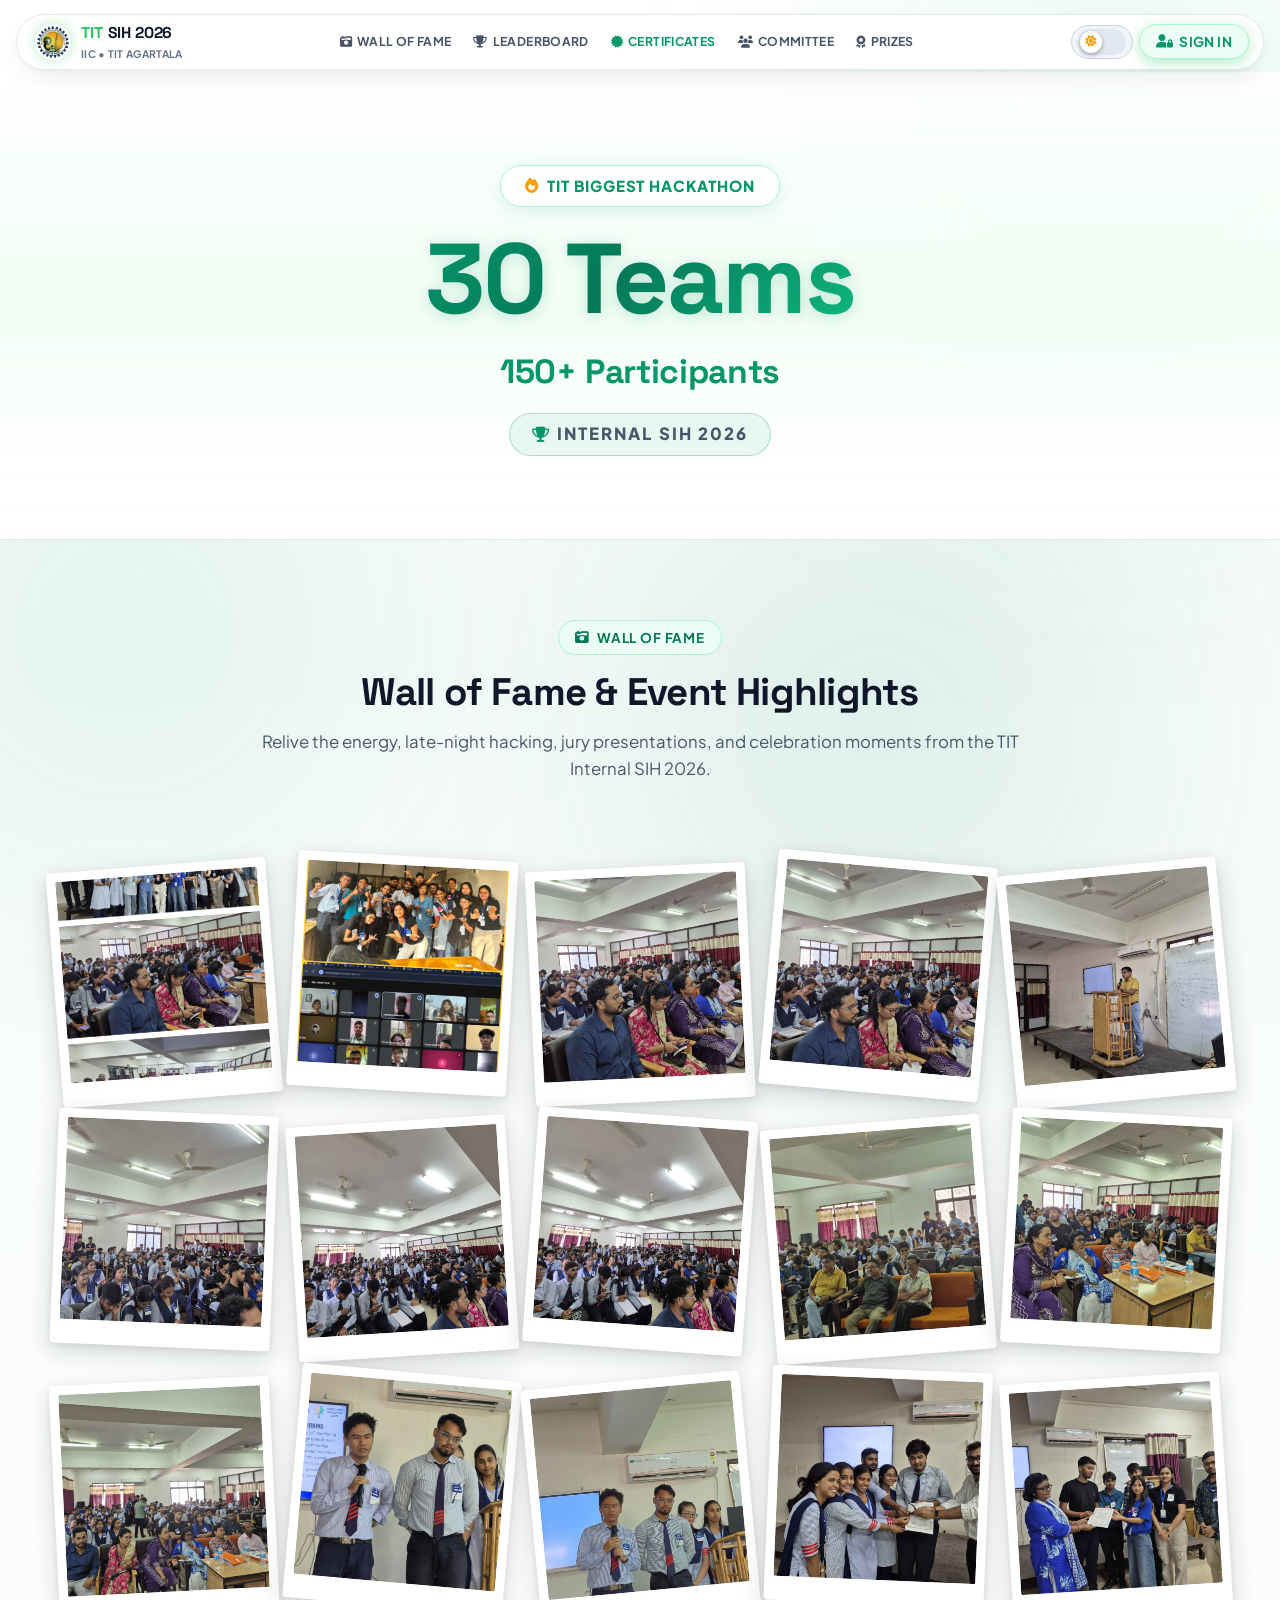
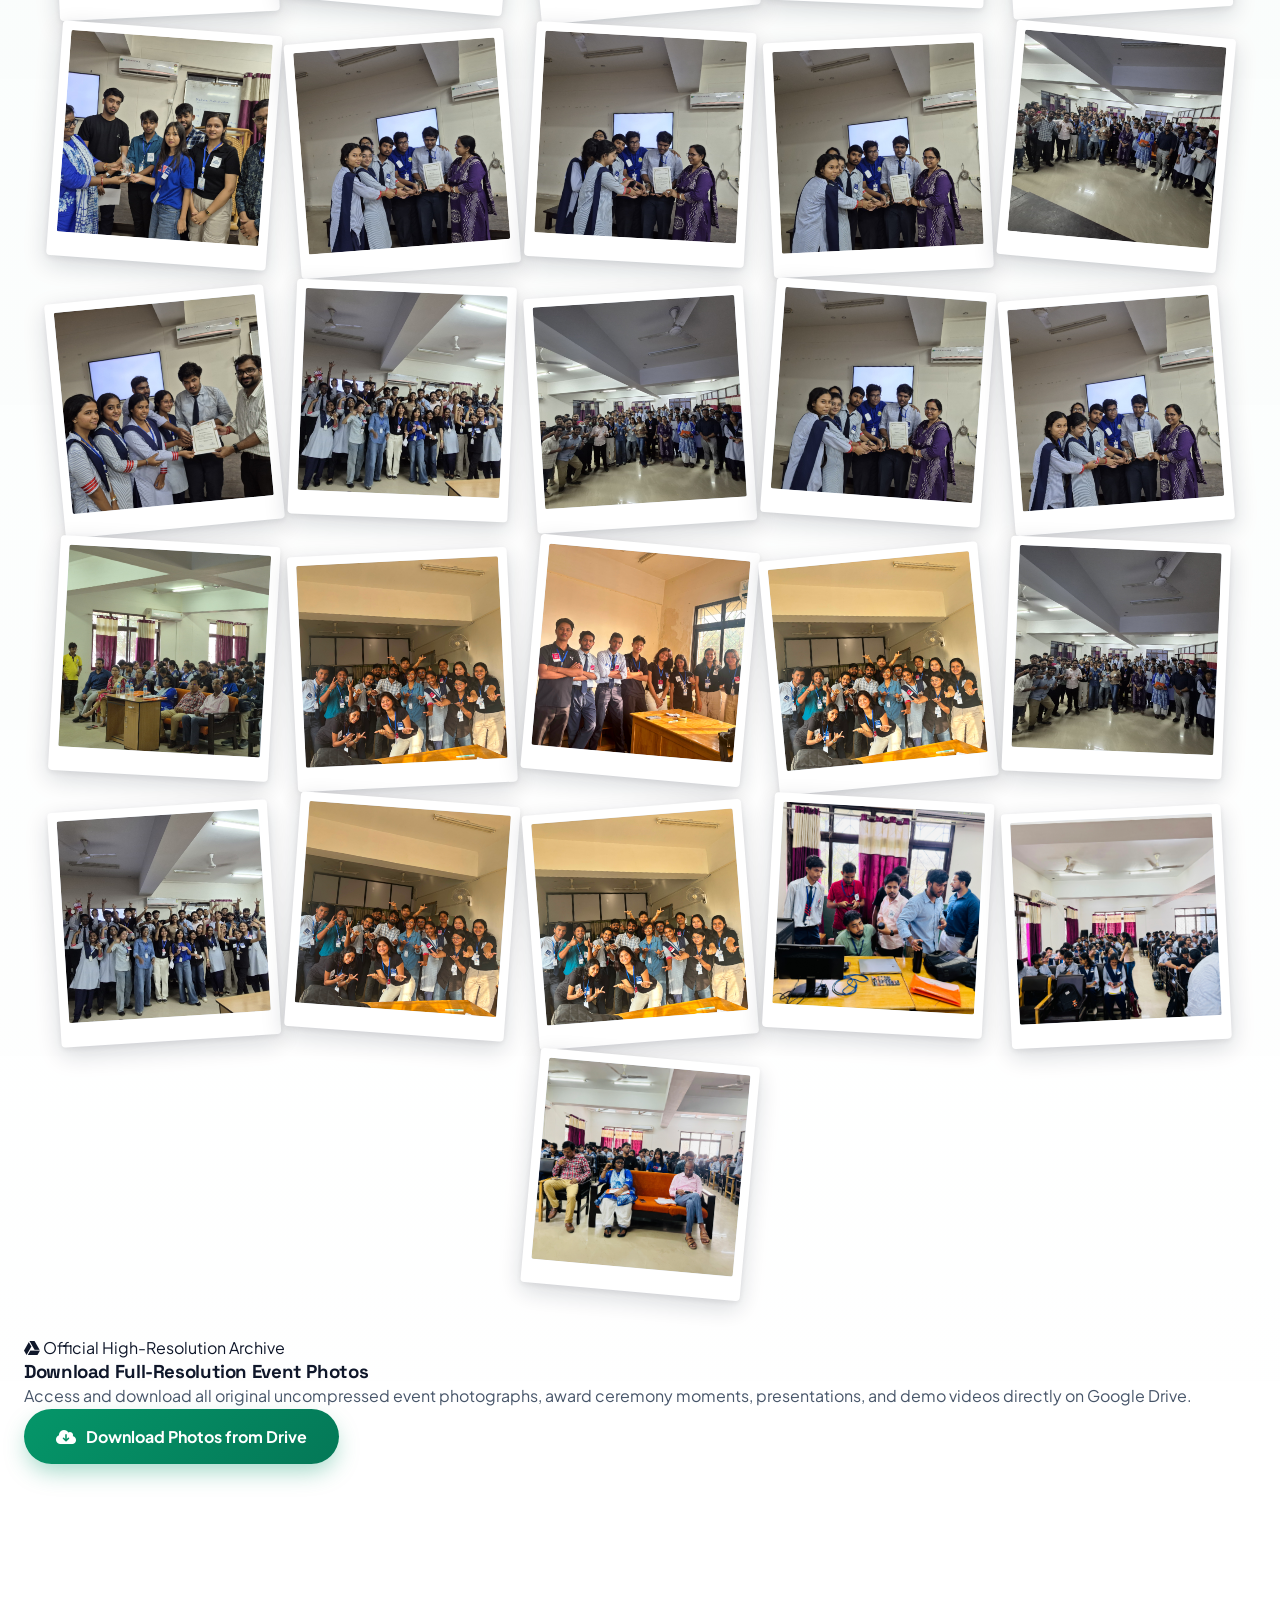
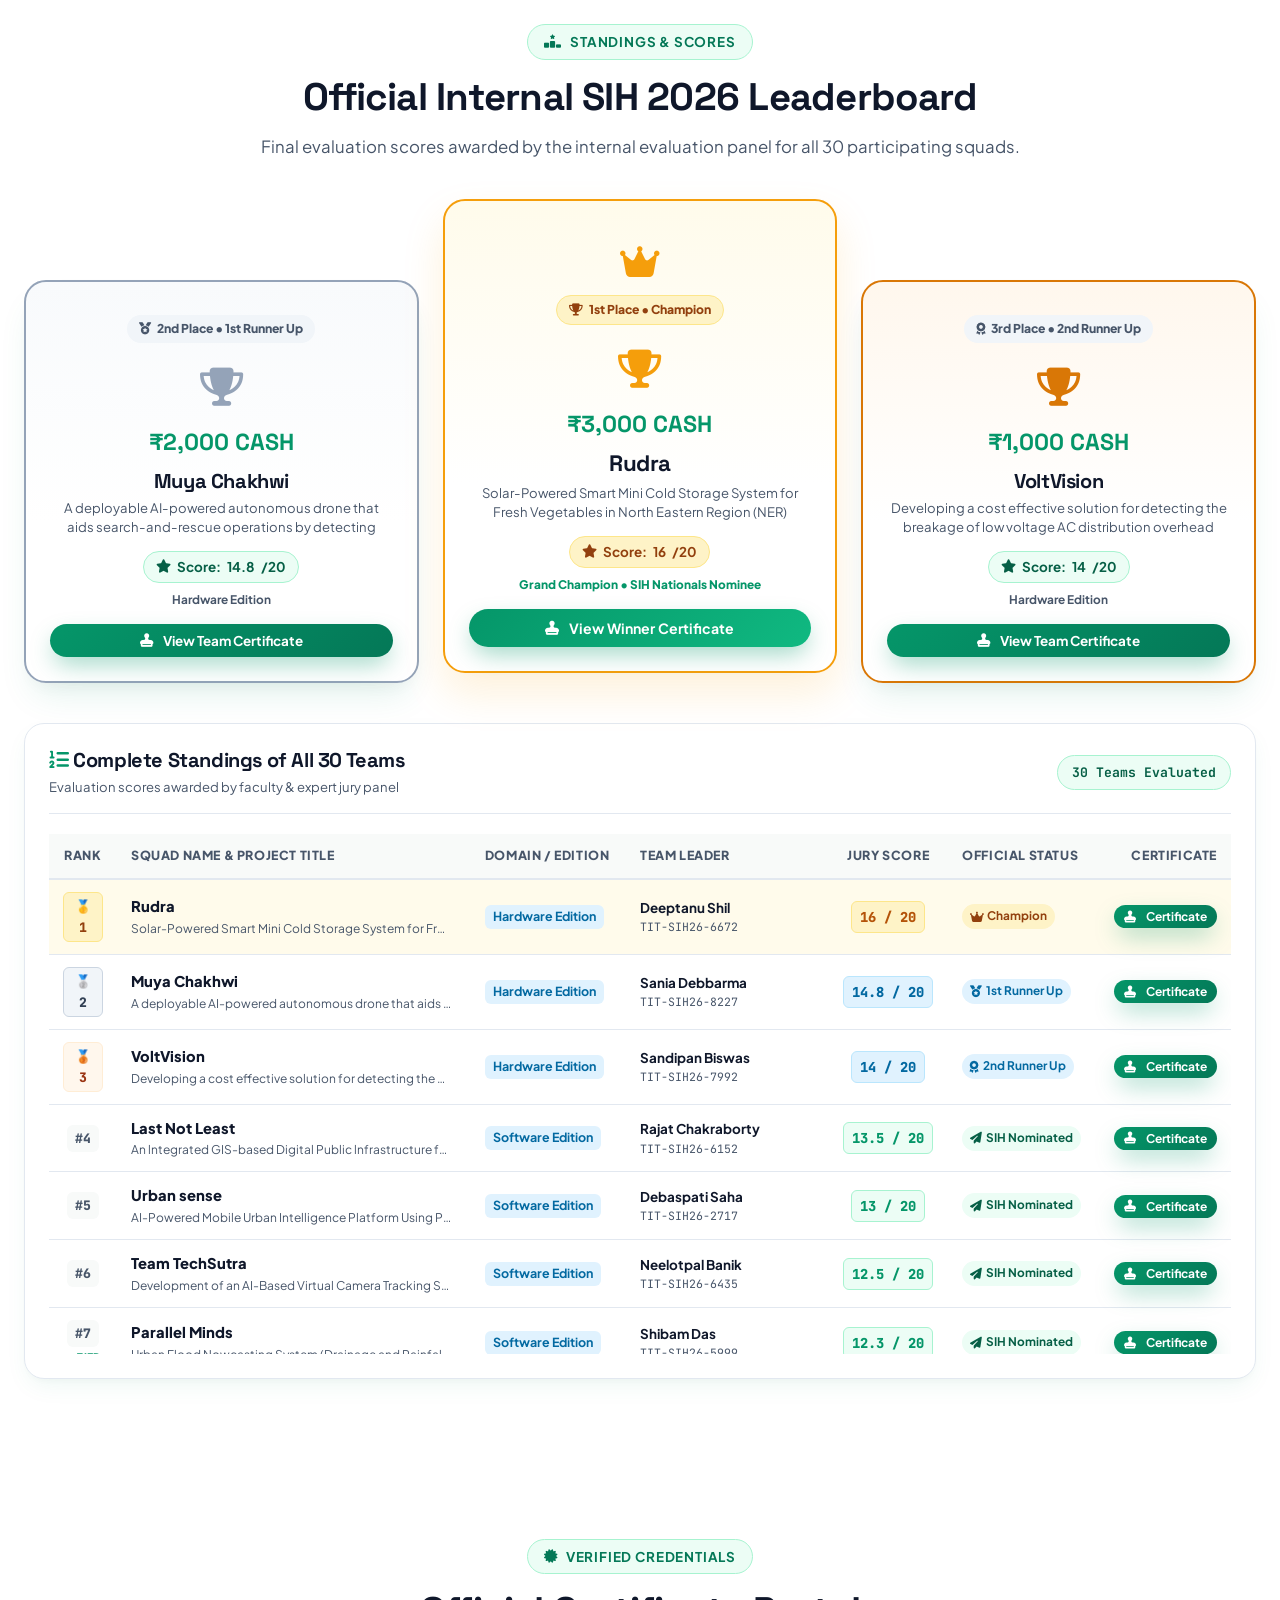
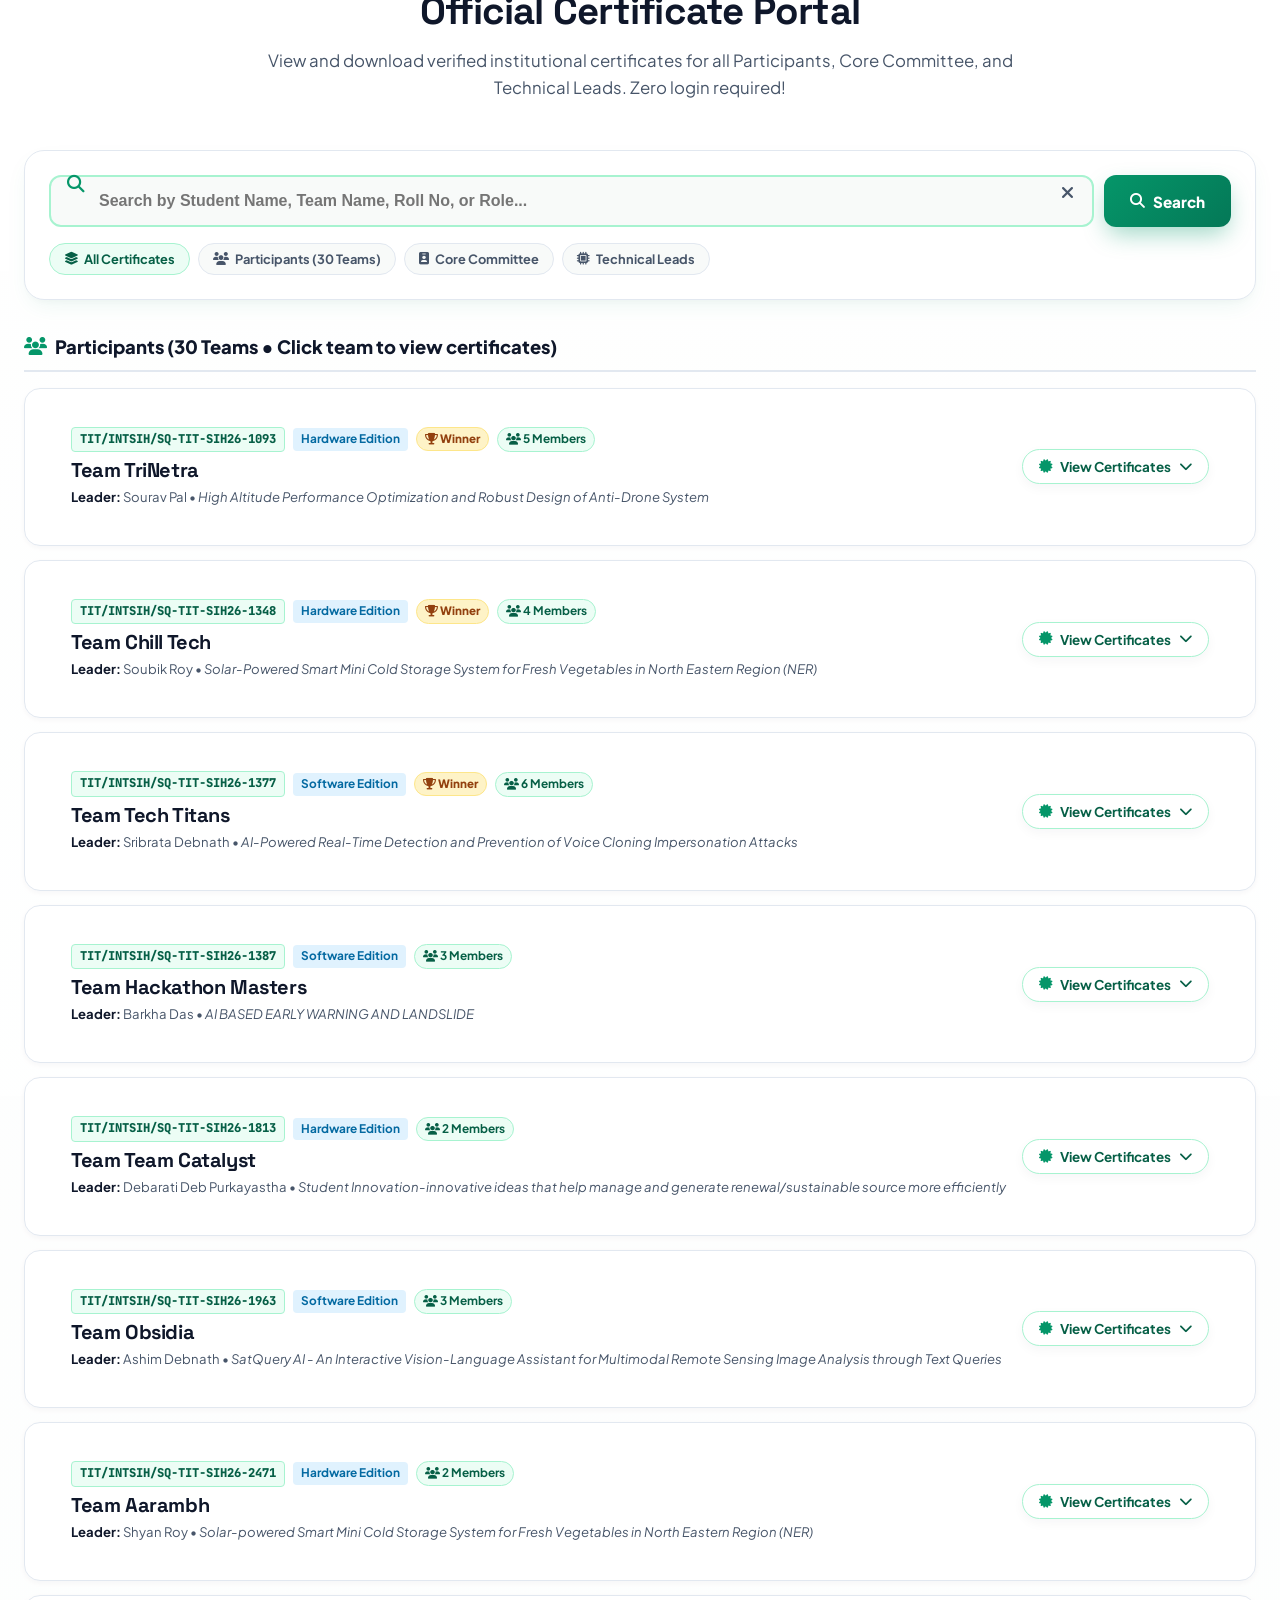
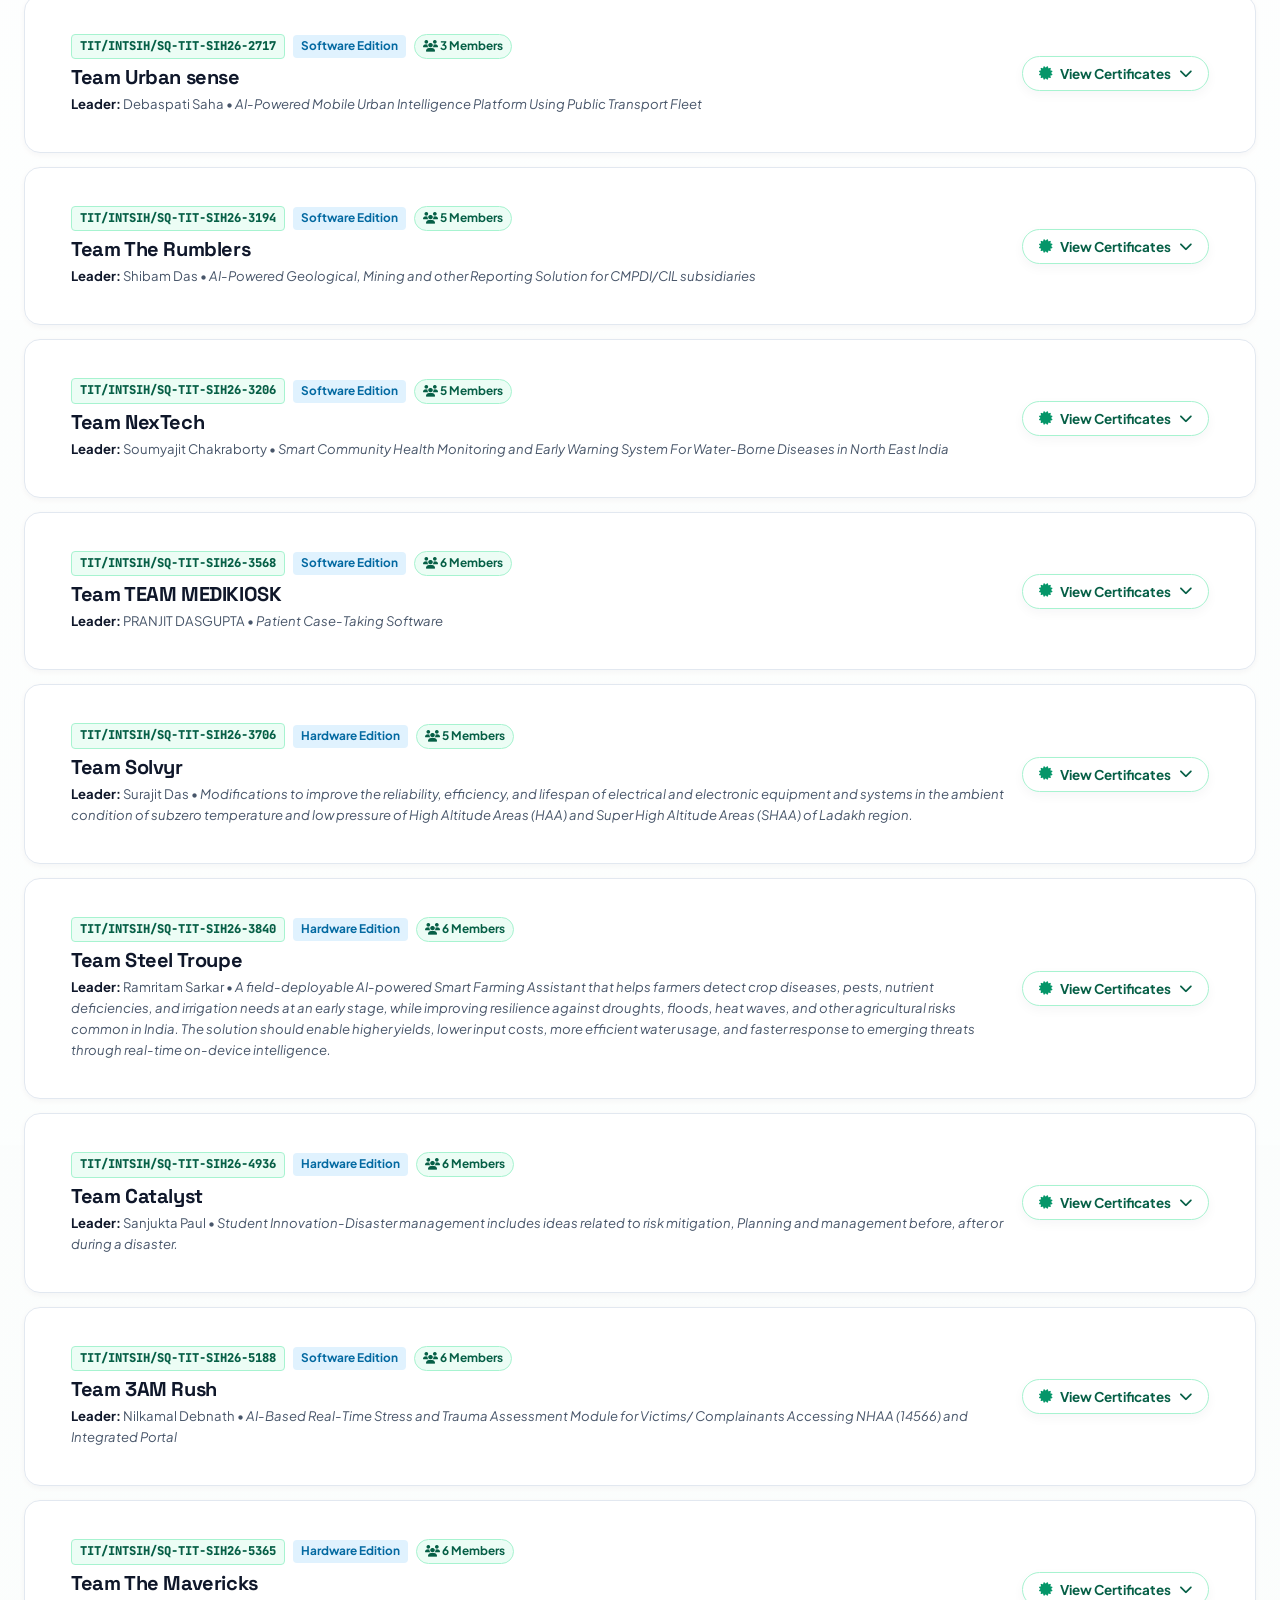
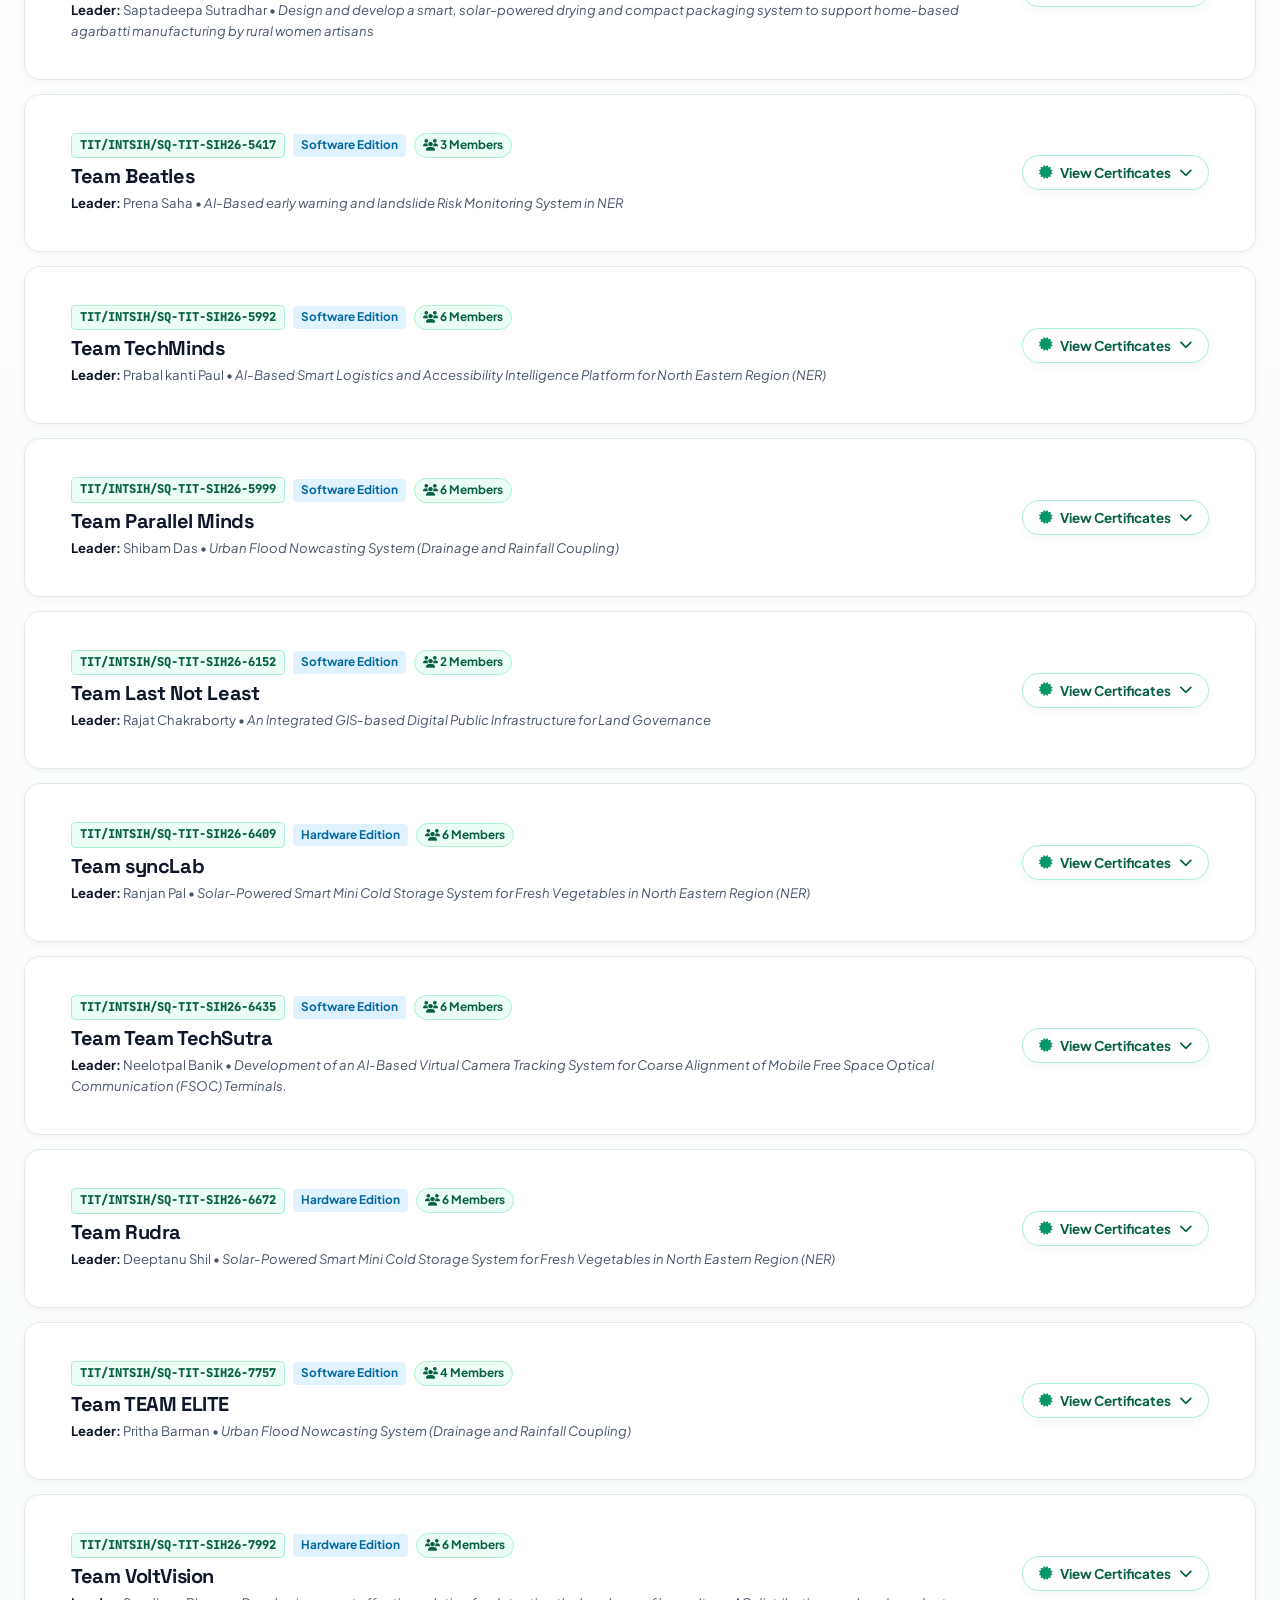
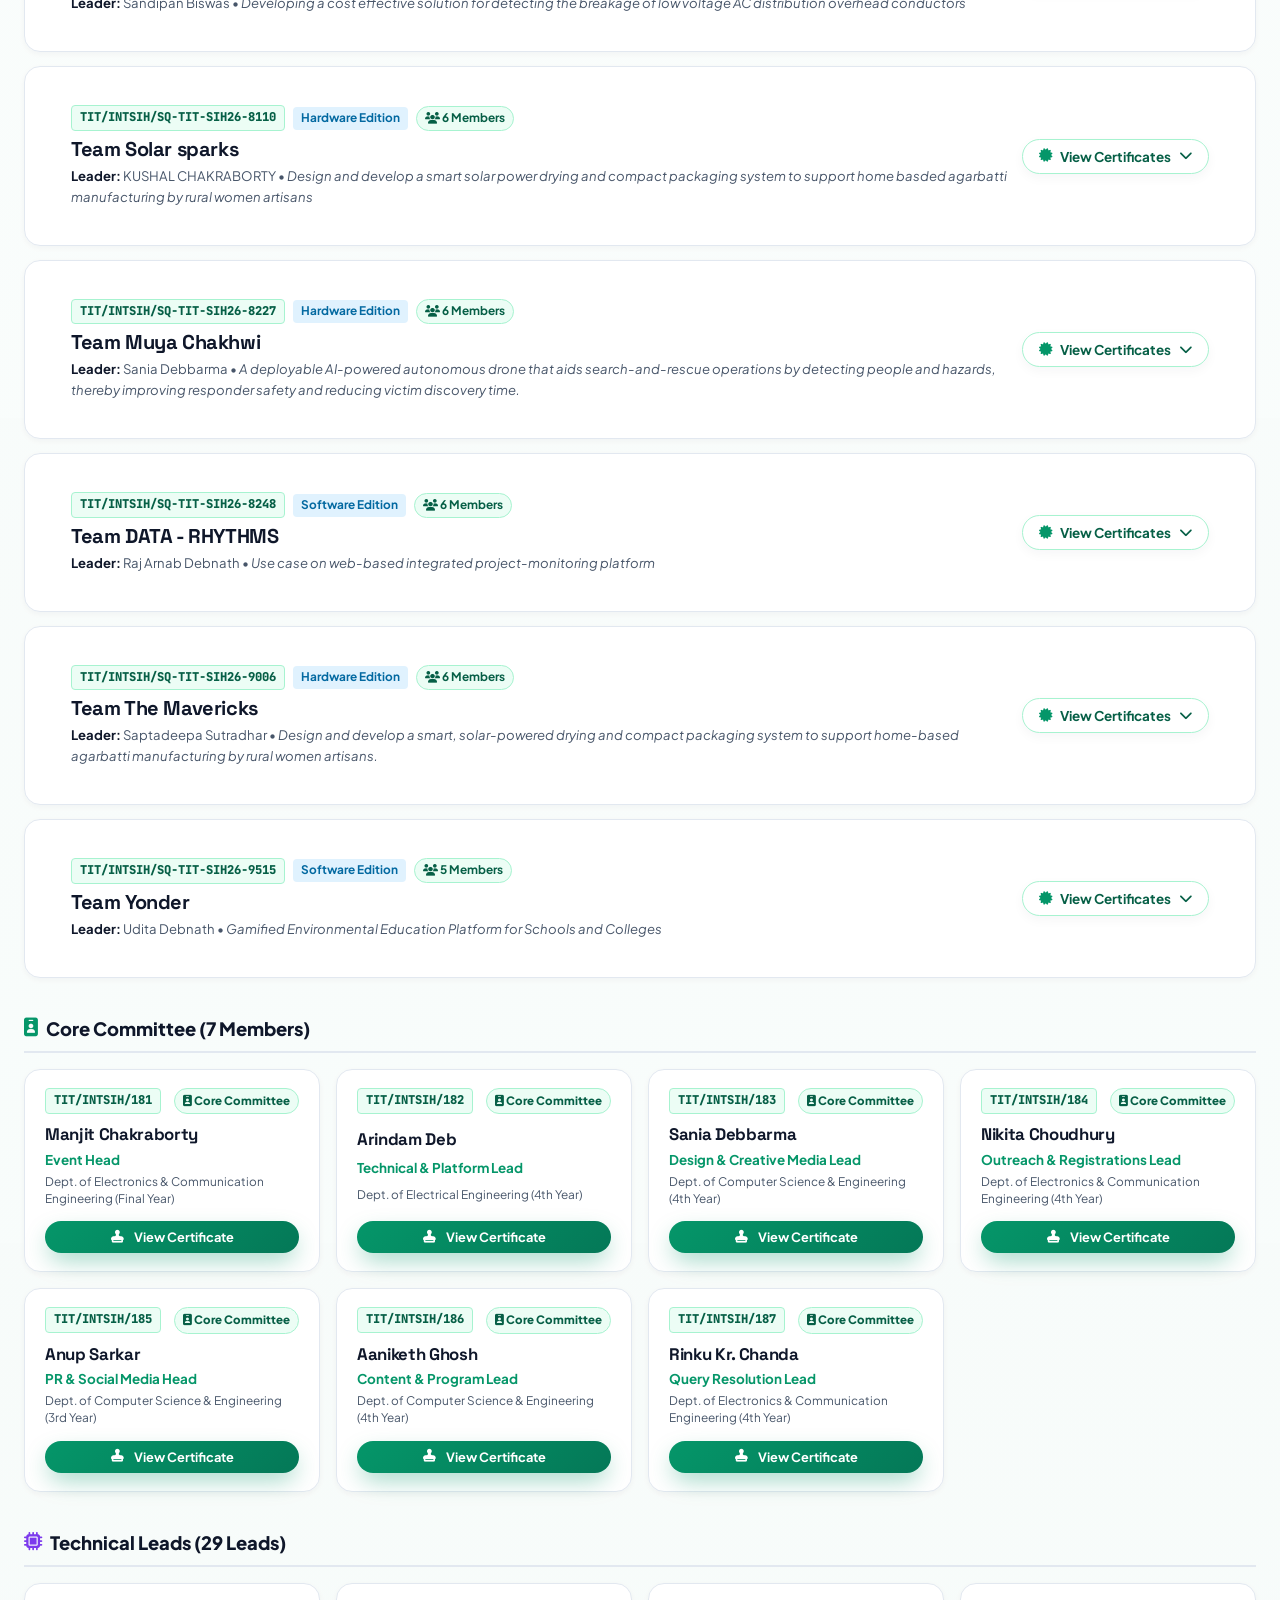
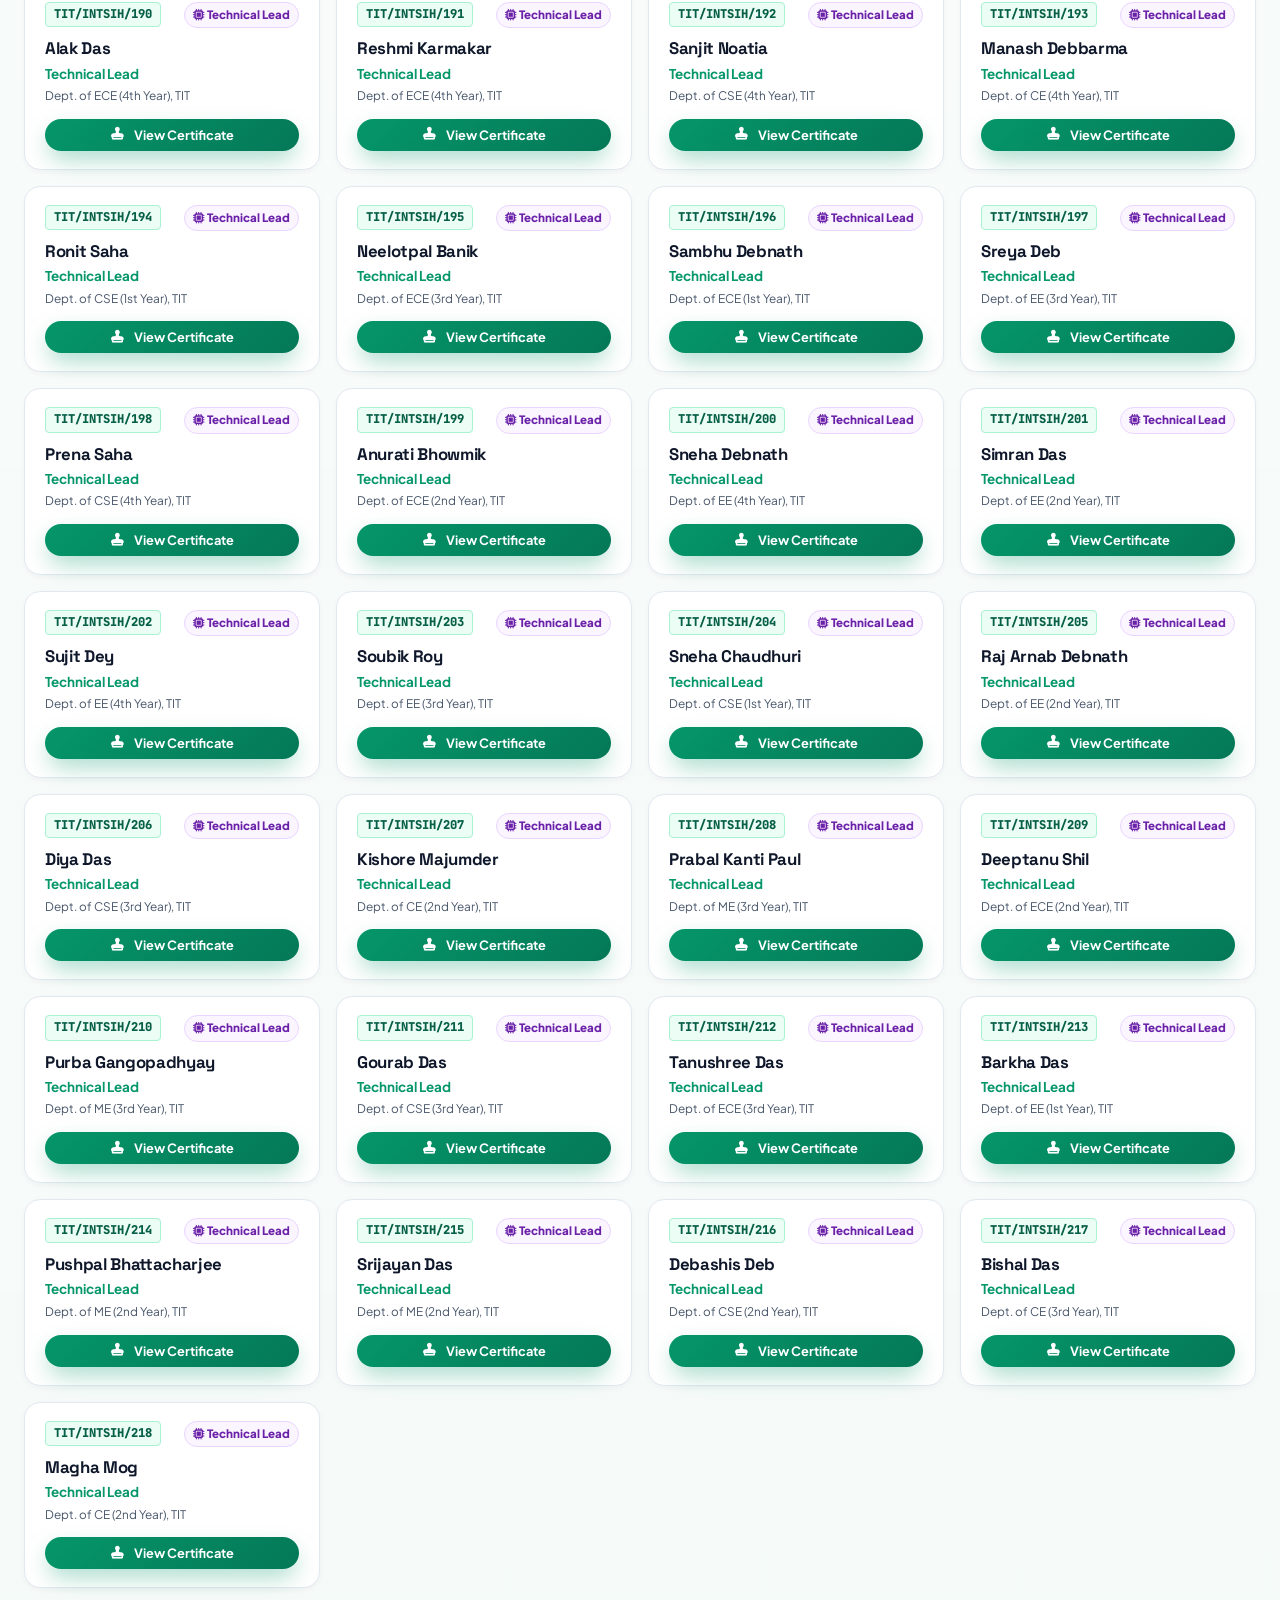
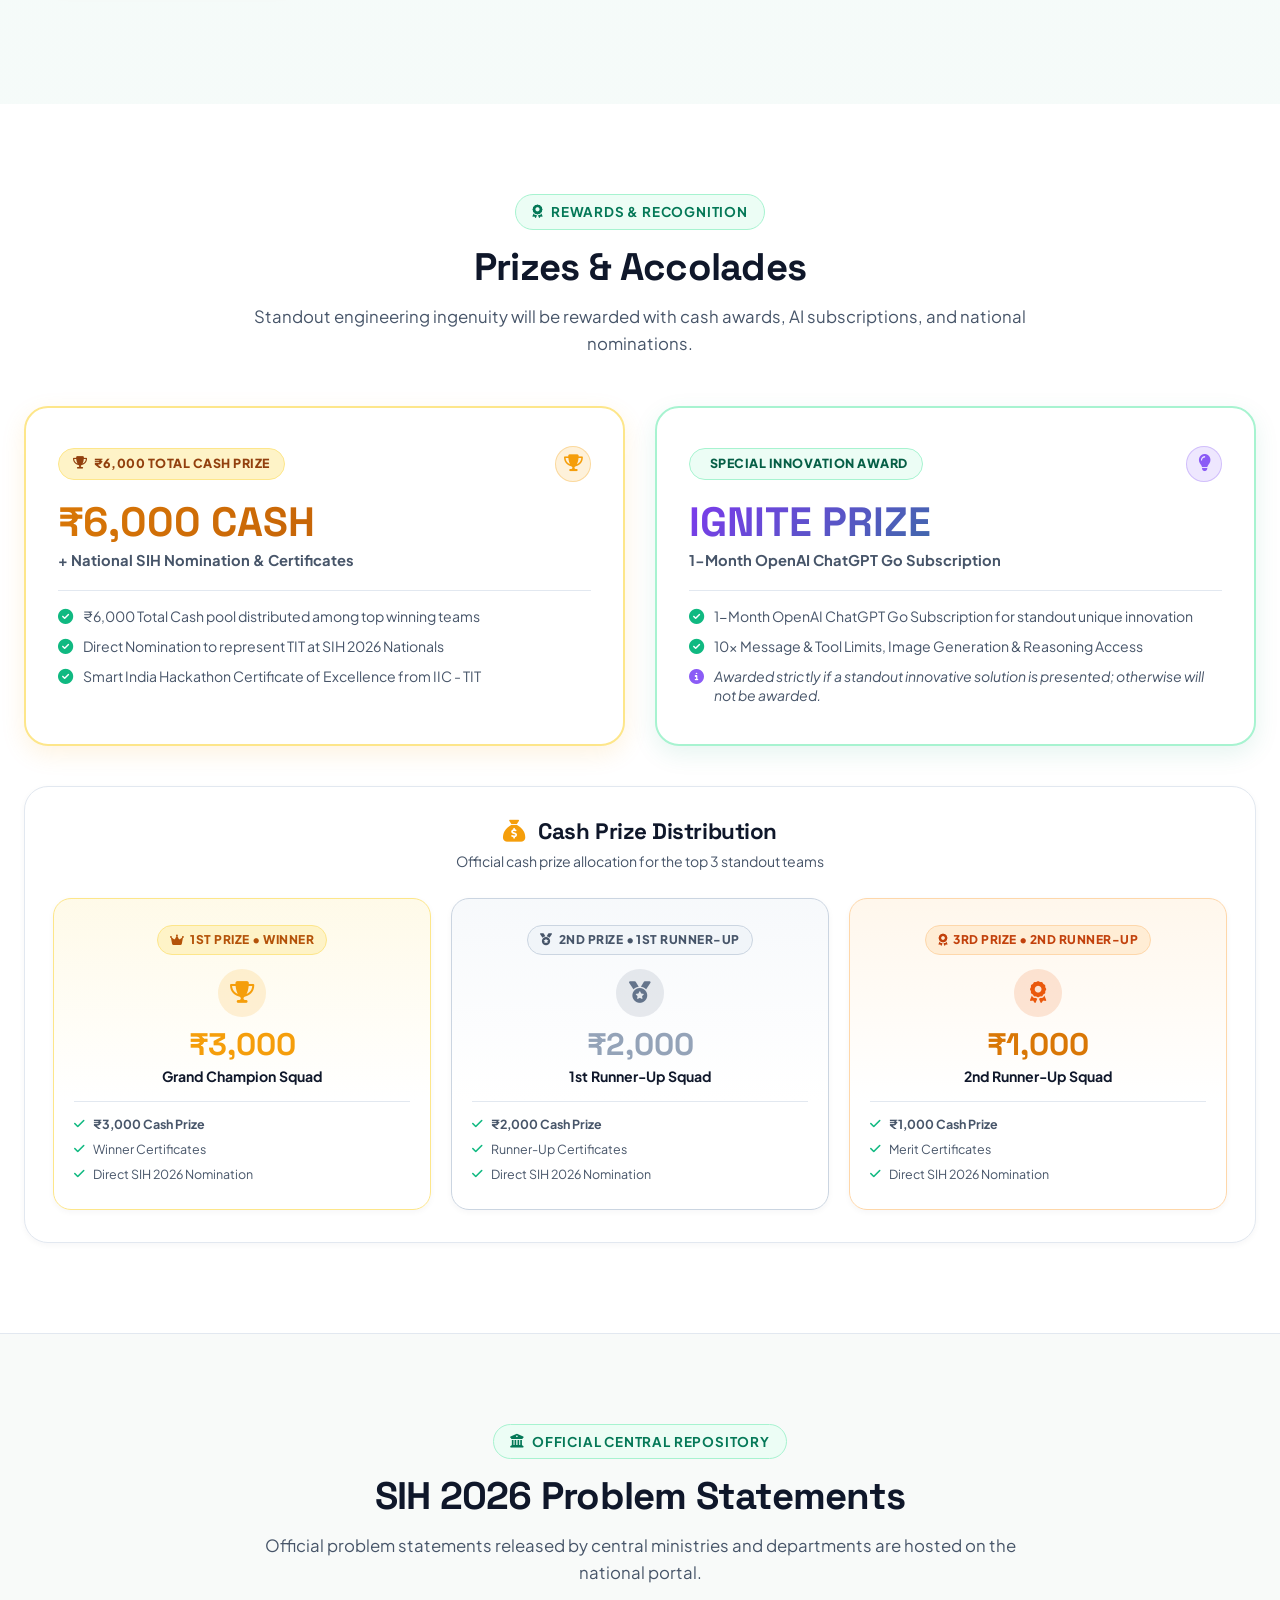
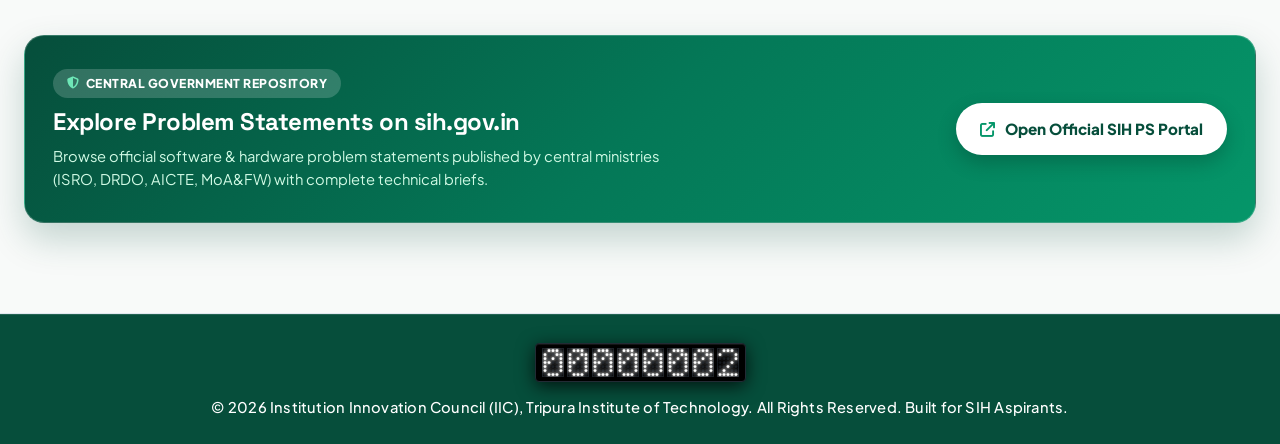
==== index.html @ 670bde0d "feat: lock persistent squad scores, sync to cloud firestore, support multi-team shared tied ranks" ====
<!DOCTYPE html>
<html lang="en">

<head>
  <meta charset="UTF-8">
  <meta name="viewport" content="width=device-width, initial-scale=1.0">
  <title>TIT IIC - Smart India Hackathon (SIH) Internal Hackathon 2026 | Tripura Institute of Technology</title>

  <!-- SEO & Meta Tags -->
  <meta name="description"
    content="Official website for the Smart India Hackathon (SIH) Internal Hackathon organized by the Institution Innovation Council (IIC), Tripura Institute of Technology. Win ₹6,000 Total Cash Prize, 1-Month OpenAI ChatGPT Go Ignite Award, and qualify for SIH Nationals.">
  <meta name="keywords"
    content="SIH, Smart India Hackathon, TIT Agartala, Tripura Institute of Technology, IIC TIT, Internal Hackathon, Coding Competition, Innovation, Problem Statements">
  <meta name="author" content="Institution Innovation Council (IIC), TIT">
  <meta name="robots" content="index, follow">
  <meta name="theme-color" content="#059669">
  <link rel="canonical" href="https://titinternalsih.vercel.app/">

  <!-- PWA Manifest & App Configuration -->
  <link rel="manifest" href="manifest.json">
  <meta name="mobile-web-app-capable" content="yes">
  <meta name="apple-mobile-web-app-capable" content="yes">
  <meta name="apple-mobile-web-app-status-bar-style" content="black-translucent">
  <meta name="apple-mobile-web-app-title" content="TIT SIH 2026">
  <link rel="apple-touch-icon" href="tit_logo.png">
  <link rel="icon" type="image/png" href="tit_logo.png">

  <!-- Open Graph / Facebook / WhatsApp -->
  <meta property="og:type" content="website">
  <meta property="og:url" content="https://titinternalsih.vercel.app/">
  <meta property="og:title" content="TIT IIC - Smart India Hackathon (SIH) Internal Hackathon 2026">
  <meta property="og:description"
    content="Official gateway for TIT students to represent Tripura Institute of Technology at SIH 2026 Nationals. Win ₹6,000 Total Cash Prize & 1-Month ChatGPT Go Ignite Award.">
  <meta property="og:image" content="https://titinternalsih.vercel.app/tit_logo.png">
  <meta property="og:site_name" content="Tripura Institute of Technology • IIC">
  <meta property="og:locale" content="en_IN">

  <!-- Twitter Cards -->
  <meta name="twitter:card" content="summary_large_image">
  <meta name="twitter:url" content="https://titinternalsih.vercel.app/">
  <meta name="twitter:title" content="TIT IIC - Smart India Hackathon (SIH) Internal Hackathon 2026">
  <meta name="twitter:description"
    content="Represent TIT at SIH 2026 Nationals. Compete for ₹6,000 Total Cash Prize & 1-Month ChatGPT Go Ignite Award.">
  <meta name="twitter:image" content="https://titinternalsih.vercel.app/tit_logo.png">

  <!-- JSON-LD Event Structured Data -->
  <script type="application/ld+json">
  {
    "@context": "https://schema.org",
    "@type": "Event",
    "name": "Smart India Hackathon (SIH) Internal Hackathon 2026 - Tripura Institute of Technology",
    "startDate": "2026-09-20T09:00:00+05:30",
    "endDate": "2026-09-21T18:00:00+05:30",
    "eventAttendanceMode": "https://schema.org/OfflineEventAttendanceMode",
    "eventStatus": "https://schema.org/EventScheduled",
    "location": {
      "@type": "Place",
      "name": "Tripura Institute of Technology (TIT)",
      "address": {
        "@type": "PostalAddress",
        "streetAddress": "TIT Campus, Narsingarh",
        "addressLocality": "Agartala",
        "addressRegion": "Tripura",
        "postalCode": "799009",
        "addressCountry": "IN"
      }
    },
    "image": [
      "https://titinternalsih.vercel.app/tit_logo.png"
    ],
    "description": "Internal Hackathon for Smart India Hackathon (SIH) 2026 organized by the Institution Innovation Council (IIC) at Tripura Institute of Technology. Win cash prizes and qualify for SIH Nationals.",
    "organizer": {
      "@type": "Organization",
      "name": "Institution Innovation Council (IIC) - Tripura Institute of Technology",
      "url": "https://titagartala.ac.in"
    },
    "offers": {
      "@type": "Offer",
      "url": "https://titinternalsih.vercel.app/",
      "price": "0",
      "priceCurrency": "INR",
      "availability": "https://schema.org/InStock",
      "validFrom": "2026-08-01T00:00:00+05:30"
    }
  }
  </script>

  <!-- Google Fonts: Space Grotesk + Plus Jakarta Sans + JetBrains Mono -->
  <link rel="preconnect" href="https://fonts.googleapis.com">
  <link rel="preconnect" href="https://fonts.gstatic.com" crossorigin>
  <link
    href="https://fonts.googleapis.com/css2?family=JetBrains+Mono:wght@500;700&family=Plus+Jakarta+Sans:wght@400;500;600;700;800&family=Space+Grotesk:wght@500;600;700;800;900&display=swap"
    rel="stylesheet">

  <!-- Font Awesome 6 Icons -->
  <link rel="stylesheet" href="https://cdnjs.cloudflare.com/ajax/libs/font-awesome/6.4.2/css/all.min.css">

  <!-- Stylesheet -->
  <link rel="stylesheet" href="xtyle.css?v=2026.5.0">

  <!-- Instant Theme Script to prevent FOUC -->
  <script>
    (function () {
      const savedTheme = localStorage.getItem("tit_sih_theme") || "light";
      if (savedTheme === "dark") {
        document.documentElement.setAttribute("data-theme", "dark");
        document.documentElement.classList.add("dark-theme");
      }
    })();
  </script>
</head>

<body>

  <!-- Ambient 3D Glowing Lights -->
  <div class="ambient-glow glow-1"></div>
  <div class="ambient-glow glow-2"></div>
  <div class="ambient-glow glow-3"></div>



  <!-- 2. Sticky Glass Navigation Bar -->
  <header class="navbar">
    <div class="container">
      <nav class="navbar-container">
        <!-- Brand Logo -->
        <a href="#" class="nav-brand">
          <img src="tit_logo.png" alt="Tripura Institute of Technology Logo" class="brand-logo-img" width="46"
            height="46" decoding="async">
          <div class="brand-text">
            <div class="brand-title"><span>TIT</span> SIH 2026</div>
            <div class="brand-subtitle">IIC • TIT AGARTALA</div>
          </div>
        </a>

        <!-- Desktop Navigation Links -->
        <ul class="nav-links">
          <li><a href="#wall-of-fame" class="nav-link"><i class="fa-solid fa-camera-retro"></i> Wall of Fame</a></li>
          <li><a href="#leaderboard" class="nav-link"><i class="fa-solid fa-trophy"></i> Leaderboard</a></li>
          <li><a href="#certificates-hub" class="nav-link" style="color: #059669; font-weight: 700;"><i class="fa-solid fa-certificate"></i> Certificates</a></li>
          <li><a href="committee.html" class="nav-link"><i class="fa-solid fa-users"></i> Committee</a></li>
          <li><a href="#prizes" class="nav-link"><i class="fa-solid fa-award"></i> Prizes</a></li>
        </ul>

        <!-- Right Action Button & Auth Container -->
        <div class="nav-actions">
          <!-- PWA Install Button -->
          <button id="pwa-install-btn" class="pwa-nav-icon-btn" onclick="triggerPwaInstall()" style="display: none;"
            title="Install Portal onto Home Screen">
            <i class="fa-solid fa-mobile-screen-button"></i>
          </button>
          <button class="theme-toggle-btn" id="theme-toggle-btn" onclick="toggleTheme(event)"
            aria-label="Toggle Bright / Dark Theme" title="Toggle Bright / Dark Theme">
            <div class="theme-toggle-track">
              <div class="theme-toggle-thumb">
                <i class="fa-solid fa-sun icon-sun"></i>
                <i class="fa-solid fa-moon icon-moon"></i>
              </div>
            </div>
          </button>
          <div id="nav-auth-container" style="display: flex; align-items: center; gap: 8px;">
            <!-- Rendered dynamically by script.js -->
          </div>
          <button class="mobile-menu-btn" id="mobile-menu-toggle" aria-label="Toggle Navigation">
            <i class="fa-solid fa-bars-staggered"></i>
          </button>
        </div>
      </nav>

      <!-- Mobile Navigation Dropdown Menu -->
      <div class="mobile-nav-dropdown" id="mobile-nav-dropdown">
        <ul class="mobile-nav-links">
          <li><a href="#wall-of-fame" class="mobile-nav-link" onclick="closeMobileMenu()"><i class="fa-solid fa-camera-retro"></i> Wall of Fame</a></li>
          <li><a href="#leaderboard" class="mobile-nav-link" onclick="closeMobileMenu()"><i class="fa-solid fa-trophy"></i> Leaderboard & Standings</a></li>
          <li><a href="#certificates-hub" class="mobile-nav-link" onclick="closeMobileMenu()" style="color: #059669; font-weight: 700;"><i class="fa-solid fa-certificate"></i> Public Certificates Hub</a></li>
          <li><a href="committee.html" class="mobile-nav-link" onclick="closeMobileMenu()"><i class="fa-solid fa-users"></i> Organizing Committee</a></li>
          <li><a href="#prizes" class="mobile-nav-link" onclick="closeMobileMenu()"><i class="fa-solid fa-award"></i> Prizes & Awards</a></li>
          <li><a href="#" class="mobile-nav-link" onclick="closeMobileMenu(); openAdminModal();"><i class="fa-solid fa-user-shield"></i> Admin Login</a></li>
          <li
            style="border-top: 1px solid rgba(255,255,255,0.1); padding-top: 10px; display: flex; align-items: center; justify-content: space-between;">
            <span style="font-size: 0.85rem; font-weight: 700; color: var(--text-muted);">🌓 Theme Mode</span>
            <button class="theme-toggle-btn" onclick="toggleTheme(event)" aria-label="Toggle Bright / Dark Theme">
              <div class="theme-toggle-track">
                <div class="theme-toggle-thumb">
                  <i class="fa-solid fa-sun icon-sun"></i>
                  <i class="fa-solid fa-moon icon-moon"></i>
                </div>
              </div>
            </button>
          </li>
        </ul>
      </div>
    </div>
  </header>

  <!-- 3. Hero Section (Minimalist Bold Edition) -->
  <section class="hero-section" id="hero" style="min-height: 52vh; padding: 70px 0 60px; display: flex; align-items: center; justify-content: center; text-align: center;">
    <div class="container">
      <div class="hero-content" style="max-width: 860px; margin: 0 auto; display: flex; flex-direction: column; align-items: center;">

        <!-- TIT Biggest Hackathon Badge -->
        <div class="hero-badge-container" style="margin-bottom: 20px;">
          <div class="hero-council-badge" style="display: inline-flex; align-items: center; gap: 8px; padding: 8px 24px; font-size: 0.95rem; font-weight: 800; border-radius: 9999px; background: rgba(255, 255, 255, 0.95); box-shadow: 0 4px 18px rgba(5, 150, 105, 0.12); border: 1px solid var(--border-emerald); text-transform: uppercase; letter-spacing: 0.06em; color: #059669;">
            <i class="fa-solid fa-fire" style="color: #f59e0b;"></i>
            <span>TIT Biggest Hackathon</span>
          </div>
        </div>

        <!-- Big 30 Teams Heading -->
        <h1 style="font-size: clamp(3.8rem, 8.5vw, 6.2rem); font-weight: 900; line-height: 1.05; margin: 0 0 14px; font-family: var(--font-heading); letter-spacing: -0.02em; color: var(--text-main);">
          <span style="background: linear-gradient(135deg, #059669 0%, #047857 45%, #10b981 100%); -webkit-background-clip: text; -webkit-text-fill-color: transparent; filter: drop-shadow(0 2px 8px rgba(5,150,105,0.22));">30 Teams</span>
        </h1>

        <!-- Subtext 1: 150+ Participants -->
        <p style="font-size: clamp(1.4rem, 3.2vw, 2.1rem); font-weight: 800; color: #059669; margin: 0 0 14px; font-family: var(--font-heading); letter-spacing: -0.01em;">
          150+ Participants
        </p>

        <!-- Subtext 2: Internal SIH 2026 -->
        <div style="display: inline-flex; align-items: center; gap: 8px; padding: 7px 22px; background: rgba(5, 150, 105, 0.08); border: 1px solid rgba(5, 150, 105, 0.28); border-radius: 9999px;">
          <i class="fa-solid fa-trophy" style="color: #059669; font-size: 0.95rem;"></i>
          <span style="font-size: 1.05rem; font-weight: 800; text-transform: uppercase; letter-spacing: 0.12em; color: var(--text-muted);">
            Internal SIH 2026
          </span>
        </div>

      </div>
    </div>
  </section>

  
  <!-- ==========================================================================
       WALL OF FAME & EVENT MOMENTS SECTION
       ========================================================================== -->
  <section class="wall-of-fame-section" id="wall-of-fame">
    <div class="container">
      <div class="section-header">
        <span class="section-tag"><i class="fa-solid fa-camera-retro"></i> Wall of Fame</span>
        <h2 class="section-title">Wall of Fame & Event Highlights</h2>
        <p class="section-subtitle">
          Relive the energy, late-night hacking, jury presentations, and celebration moments from the TIT Internal SIH 2026.
        </p>
      </div>

      <!-- Polaroid Photo Wall (Scattered Collage, No Captions) -->
      <div class="polaroid-wall-container">
        <div class="polaroid-card" onclick="openPhotoLightbox('Internal_sih_images/20260909_204847-COLLAGE.jpg')">
          <div class="polaroid-img-wrapper">
            <img src="Internal_sih_images/20260909_204847-COLLAGE.jpg" alt="TIT SIH Moment" class="polaroid-img" loading="lazy">
          </div>
        </div>
        <div class="polaroid-card" onclick="openPhotoLightbox('Internal_sih_images/20260909_203110-COLLAGE.jpg')">
          <div class="polaroid-img-wrapper">
            <img src="Internal_sih_images/20260909_203110-COLLAGE.jpg" alt="TIT SIH Moment" class="polaroid-img" loading="lazy">
          </div>
        </div>
        <div class="polaroid-card" onclick="openPhotoLightbox('Internal_sih_images/IMG-20260909-WA0176.jpg')">
          <div class="polaroid-img-wrapper">
            <img src="Internal_sih_images/IMG-20260909-WA0176.jpg" alt="TIT SIH Moment" class="polaroid-img" loading="lazy">
          </div>
        </div>
        <div class="polaroid-card" onclick="openPhotoLightbox('Internal_sih_images/IMG-20260909-WA0181.jpg')">
          <div class="polaroid-img-wrapper">
            <img src="Internal_sih_images/IMG-20260909-WA0181.jpg" alt="TIT SIH Moment" class="polaroid-img" loading="lazy">
          </div>
        </div>
        <div class="polaroid-card" onclick="openPhotoLightbox('Internal_sih_images/IMG-20260909-WA0184.jpg')">
          <div class="polaroid-img-wrapper">
            <img src="Internal_sih_images/IMG-20260909-WA0184.jpg" alt="TIT SIH Moment" class="polaroid-img" loading="lazy">
          </div>
        </div>
        <div class="polaroid-card" onclick="openPhotoLightbox('Internal_sih_images/IMG-20260909-WA0187.jpg')">
          <div class="polaroid-img-wrapper">
            <img src="Internal_sih_images/IMG-20260909-WA0187.jpg" alt="TIT SIH Moment" class="polaroid-img" loading="lazy">
          </div>
        </div>
        <div class="polaroid-card" onclick="openPhotoLightbox('Internal_sih_images/IMG-20260909-WA0189.jpg')">
          <div class="polaroid-img-wrapper">
            <img src="Internal_sih_images/IMG-20260909-WA0189.jpg" alt="TIT SIH Moment" class="polaroid-img" loading="lazy">
          </div>
        </div>
        <div class="polaroid-card" onclick="openPhotoLightbox('Internal_sih_images/IMG-20260909-WA0193.jpg')">
          <div class="polaroid-img-wrapper">
            <img src="Internal_sih_images/IMG-20260909-WA0193.jpg" alt="TIT SIH Moment" class="polaroid-img" loading="lazy">
          </div>
        </div>
        <div class="polaroid-card" onclick="openPhotoLightbox('Internal_sih_images/IMG-20260909-WA0210.jpg')">
          <div class="polaroid-img-wrapper">
            <img src="Internal_sih_images/IMG-20260909-WA0210.jpg" alt="TIT SIH Moment" class="polaroid-img" loading="lazy">
          </div>
        </div>
        <div class="polaroid-card" onclick="openPhotoLightbox('Internal_sih_images/IMG-20260909-WA0213.jpg')">
          <div class="polaroid-img-wrapper">
            <img src="Internal_sih_images/IMG-20260909-WA0213.jpg" alt="TIT SIH Moment" class="polaroid-img" loading="lazy">
          </div>
        </div>
        <div class="polaroid-card" onclick="openPhotoLightbox('Internal_sih_images/IMG-20260909-WA0216.jpg')">
          <div class="polaroid-img-wrapper">
            <img src="Internal_sih_images/IMG-20260909-WA0216.jpg" alt="TIT SIH Moment" class="polaroid-img" loading="lazy">
          </div>
        </div>
        <div class="polaroid-card" onclick="openPhotoLightbox('Internal_sih_images/IMG-20260909-WA0263.jpg')">
          <div class="polaroid-img-wrapper">
            <img src="Internal_sih_images/IMG-20260909-WA0263.jpg" alt="TIT SIH Moment" class="polaroid-img" loading="lazy">
          </div>
        </div>
        <div class="polaroid-card" onclick="openPhotoLightbox('Internal_sih_images/IMG-20260909-WA0265.jpg')">
          <div class="polaroid-img-wrapper">
            <img src="Internal_sih_images/IMG-20260909-WA0265.jpg" alt="TIT SIH Moment" class="polaroid-img" loading="lazy">
          </div>
        </div>
        <div class="polaroid-card" onclick="openPhotoLightbox('Internal_sih_images/IMG-20260909-WA0271.jpg')">
          <div class="polaroid-img-wrapper">
            <img src="Internal_sih_images/IMG-20260909-WA0271.jpg" alt="TIT SIH Moment" class="polaroid-img" loading="lazy">
          </div>
        </div>
        <div class="polaroid-card" onclick="openPhotoLightbox('Internal_sih_images/IMG-20260909-WA0277.jpg')">
          <div class="polaroid-img-wrapper">
            <img src="Internal_sih_images/IMG-20260909-WA0277.jpg" alt="TIT SIH Moment" class="polaroid-img" loading="lazy">
          </div>
        </div>
        <div class="polaroid-card" onclick="openPhotoLightbox('Internal_sih_images/IMG-20260909-WA0286.jpg')">
          <div class="polaroid-img-wrapper">
            <img src="Internal_sih_images/IMG-20260909-WA0286.jpg" alt="TIT SIH Moment" class="polaroid-img" loading="lazy">
          </div>
        </div>
        <div class="polaroid-card" onclick="openPhotoLightbox('Internal_sih_images/IMG-20260909-WA0290.jpg')">
          <div class="polaroid-img-wrapper">
            <img src="Internal_sih_images/IMG-20260909-WA0290.jpg" alt="TIT SIH Moment" class="polaroid-img" loading="lazy">
          </div>
        </div>
        <div class="polaroid-card" onclick="openPhotoLightbox('Internal_sih_images/IMG-20260909-WA0292.jpg')">
          <div class="polaroid-img-wrapper">
            <img src="Internal_sih_images/IMG-20260909-WA0292.jpg" alt="TIT SIH Moment" class="polaroid-img" loading="lazy">
          </div>
        </div>
        <div class="polaroid-card" onclick="openPhotoLightbox('Internal_sih_images/IMG-20260909-WA0294.jpg')">
          <div class="polaroid-img-wrapper">
            <img src="Internal_sih_images/IMG-20260909-WA0294.jpg" alt="TIT SIH Moment" class="polaroid-img" loading="lazy">
          </div>
        </div>
        <div class="polaroid-card" onclick="openPhotoLightbox('Internal_sih_images/IMG-20260909-WA0302.jpg')">
          <div class="polaroid-img-wrapper">
            <img src="Internal_sih_images/IMG-20260909-WA0302.jpg" alt="TIT SIH Moment" class="polaroid-img" loading="lazy">
          </div>
        </div>
        <div class="polaroid-card" onclick="openPhotoLightbox('Internal_sih_images/IMG-20260909-WA0310.jpg')">
          <div class="polaroid-img-wrapper">
            <img src="Internal_sih_images/IMG-20260909-WA0310.jpg" alt="TIT SIH Moment" class="polaroid-img" loading="lazy">
          </div>
        </div>
        <div class="polaroid-card" onclick="openPhotoLightbox('Internal_sih_images/IMG-20260909-WA0325.jpg')">
          <div class="polaroid-img-wrapper">
            <img src="Internal_sih_images/IMG-20260909-WA0325.jpg" alt="TIT SIH Moment" class="polaroid-img" loading="lazy">
          </div>
        </div>
        <div class="polaroid-card" onclick="openPhotoLightbox('Internal_sih_images/IMG-20260909-WA0330.jpg')">
          <div class="polaroid-img-wrapper">
            <img src="Internal_sih_images/IMG-20260909-WA0330.jpg" alt="TIT SIH Moment" class="polaroid-img" loading="lazy">
          </div>
        </div>
        <div class="polaroid-card" onclick="openPhotoLightbox('Internal_sih_images/IMG-20260909-WA0333.jpg')">
          <div class="polaroid-img-wrapper">
            <img src="Internal_sih_images/IMG-20260909-WA0333.jpg" alt="TIT SIH Moment" class="polaroid-img" loading="lazy">
          </div>
        </div>
        <div class="polaroid-card" onclick="openPhotoLightbox('Internal_sih_images/IMG-20260909-WA0337.jpg')">
          <div class="polaroid-img-wrapper">
            <img src="Internal_sih_images/IMG-20260909-WA0337.jpg" alt="TIT SIH Moment" class="polaroid-img" loading="lazy">
          </div>
        </div>
        <div class="polaroid-card" onclick="openPhotoLightbox('Internal_sih_images/IMG-20260909-WA0388.jpg')">
          <div class="polaroid-img-wrapper">
            <img src="Internal_sih_images/IMG-20260909-WA0388.jpg" alt="TIT SIH Moment" class="polaroid-img" loading="lazy">
          </div>
        </div>
        <div class="polaroid-card" onclick="openPhotoLightbox('Internal_sih_images/IMG-20260909-WA0557.jpg')">
          <div class="polaroid-img-wrapper">
            <img src="Internal_sih_images/IMG-20260909-WA0557.jpg" alt="TIT SIH Moment" class="polaroid-img" loading="lazy">
          </div>
        </div>
        <div class="polaroid-card" onclick="openPhotoLightbox('Internal_sih_images/IMG-20260909-WA0563.jpg')">
          <div class="polaroid-img-wrapper">
            <img src="Internal_sih_images/IMG-20260909-WA0563.jpg" alt="TIT SIH Moment" class="polaroid-img" loading="lazy">
          </div>
        </div>
        <div class="polaroid-card" onclick="openPhotoLightbox('Internal_sih_images/IMG-20260909-WA0571.jpg')">
          <div class="polaroid-img-wrapper">
            <img src="Internal_sih_images/IMG-20260909-WA0571.jpg" alt="TIT SIH Moment" class="polaroid-img" loading="lazy">
          </div>
        </div>
        <div class="polaroid-card" onclick="openPhotoLightbox('InternalSih/IMG-20260909-WA0293.jpg.jpeg')">
          <div class="polaroid-img-wrapper">
            <img src="InternalSih/IMG-20260909-WA0293.jpg.jpeg" alt="TIT SIH Moment" class="polaroid-img" loading="lazy">
          </div>
        </div>
        <div class="polaroid-card" onclick="openPhotoLightbox('InternalSih/IMG-20260909-WA0304.jpg.jpeg')">
          <div class="polaroid-img-wrapper">
            <img src="InternalSih/IMG-20260909-WA0304.jpg.jpeg" alt="TIT SIH Moment" class="polaroid-img" loading="lazy">
          </div>
        </div>
        <div class="polaroid-card" onclick="openPhotoLightbox('InternalSih/IMG-20260909-WA0420.jpg.jpeg')">
          <div class="polaroid-img-wrapper">
            <img src="InternalSih/IMG-20260909-WA0420.jpg.jpeg" alt="TIT SIH Moment" class="polaroid-img" loading="lazy">
          </div>
        </div>
        <div class="polaroid-card" onclick="openPhotoLightbox('InternalSih/IMG-20260909-WA0434.jpg.jpeg')">
          <div class="polaroid-img-wrapper">
            <img src="InternalSih/IMG-20260909-WA0434.jpg.jpeg" alt="TIT SIH Moment" class="polaroid-img" loading="lazy">
          </div>
        </div>
        <div class="polaroid-card" onclick="openPhotoLightbox('InternalSih/IMG_1075.JPG.jpeg')">
          <div class="polaroid-img-wrapper">
            <img src="InternalSih/IMG_1075.JPG.jpeg" alt="TIT SIH Moment" class="polaroid-img" loading="lazy">
          </div>
        </div>
        <div class="polaroid-card" onclick="openPhotoLightbox('InternalSih/IMG_1078.JPG.jpeg')">
          <div class="polaroid-img-wrapper">
            <img src="InternalSih/IMG_1078.JPG.jpeg" alt="TIT SIH Moment" class="polaroid-img" loading="lazy">
          </div>
        </div>
        <div class="polaroid-card" onclick="openPhotoLightbox('InternalSih/IMG_1101.JPG.jpeg')">
          <div class="polaroid-img-wrapper">
            <img src="InternalSih/IMG_1101.JPG.jpeg" alt="TIT SIH Moment" class="polaroid-img" loading="lazy">
          </div>
        </div>
      </div>

      <!-- Option to Download Photos (Redirects to Google Drive) -->
      <div class="gallery-drive-download-banner">
        <div class="drive-banner-inner">
          <div class="drive-banner-text">
            <span class="drive-pill-tag"><i class="fa-brands fa-google-drive"></i> Official High-Resolution Archive</span>
            <h3>Download Full-Resolution Event Photos</h3>
            <p>Access and download all original uncompressed event photographs, award ceremony moments, presentations, and demo videos directly on Google Drive.</p>
          </div>
          <div class="drive-banner-cta">
            <a href="https://drive.google.com/" target="_blank" rel="noopener" class="btn-3d-primary download-photos-btn">
              <i class="fa-solid fa-cloud-arrow-down"></i> Download Photos from Drive
            </a>
          </div>
        </div>
      </div>
    </div>
  </section>

  <!-- ==========================================================================
       OFFICIAL LEADERBOARD & SCORES SECTION
       ========================================================================== -->
  <section class="leaderboard-section" id="leaderboard">
    <div class="container">
      <div class="section-header">
        <span class="section-tag"><i class="fa-solid fa-ranking-star"></i> Standings & Scores</span>
        <h2 class="section-title">Official Internal SIH 2026 Leaderboard</h2>
        <p class="section-subtitle">
          Final evaluation scores awarded by the internal evaluation panel for all 30 participating squads.
        </p>
      </div>

      <!-- Rendered dynamically by window.renderPublicLeaderboard() -->
      <div id="leaderboard-container"></div>
    </div>
  </section>

  <!-- ==========================================================================
       PUBLIC CERTIFICATE SEARCH & DOWNLOAD HUB (3 DEDICATED SECTIONS)
       ========================================================================== -->
  <section class="cert-hub-section" id="certificates-hub">
    <div class="container">
      <div class="section-header">
        <span class="section-tag"><i class="fa-solid fa-certificate"></i> Verified Credentials</span>
        <h2 class="section-title">Official Certificate Portal</h2>
        <p class="section-subtitle">
          View and download verified institutional certificates for all Participants, Core Committee, and Technical Leads. Zero login required!
        </p>
      </div>

      <!-- Search & Filter Controls -->
      <div class="cert-hub-search-card">
        <div class="cert-hub-search-bar-wrap" style="display: flex; gap: 10px; align-items: center; margin-bottom: 16px;">
          <div style="position: relative; flex: 1;">
            <i class="fa-solid fa-magnifying-glass cert-hub-search-icon"></i>
            <input type="text" id="cert-hub-search-input" class="cert-hub-search-input"
              placeholder="Search by Student Name, Team Name, Roll No, or Role..."
              onkeyup="if(event.key==='Enter') searchPublicCertificates(this.value)"
              oninput="searchPublicCertificates(this.value)" autocomplete="off">
            <button class="cert-hub-clear-btn" onclick="document.getElementById('cert-hub-search-input').value=''; searchPublicCertificates('');" title="Clear Search">
              <i class="fa-solid fa-xmark"></i>
            </button>
          </div>
          <button class="btn-3d-primary" onclick="searchPublicCertificates(document.getElementById('cert-hub-search-input').value)" style="height: 52px; padding: 0 26px; font-size: 0.95rem; font-weight: 800; border-radius: 12px; display: inline-flex; align-items: center; gap: 8px; flex-shrink: 0; cursor: pointer;">
            <i class="fa-solid fa-magnifying-glass"></i> Search
          </button>
        </div>

        <!-- Filter Category Pills: Participants, Core Committee, Technical Leads -->
        <div class="cert-hub-filter-pills">
          <button class="cert-hub-filter-btn active" data-cat="all" onclick="filterCertHubCategory('all')">
            <i class="fa-solid fa-layer-group"></i> All Certificates
          </button>
          <button class="cert-hub-filter-btn" data-cat="participants" onclick="filterCertHubCategory('participants')">
            <i class="fa-solid fa-users"></i> Participants (30 Teams)
          </button>
          <button class="cert-hub-filter-btn" data-cat="coords" onclick="filterCertHubCategory('coords')">
            <i class="fa-solid fa-id-badge"></i> Core Committee
          </button>
          <button class="cert-hub-filter-btn" data-cat="leads" onclick="filterCertHubCategory('leads')">
            <i class="fa-solid fa-microchip"></i> Technical Leads
          </button>
        </div>
      </div>

      <!-- Results Container rendered dynamically by script.js -->
      <div id="public-cert-results-container"></div>
    </div>
  </section>

  <!-- 4. Prizes & Honors Arena (3D Holographic Tilt Cards) -->
  <section class="prizes-section" id="prizes">
    <div class="container">
      <div class="section-header">
        <span class="section-tag"><i class="fa-solid fa-award"></i> Rewards & Recognition</span>
        <h2 class="section-title">Prizes & Accolades</h2>
        <p class="section-subtitle">Standout engineering ingenuity will be rewarded with cash awards, AI subscriptions,
          and national nominations.</p>
      </div>

      <!-- Primary Two Prize Cards -->
      <div class="prizes-grid">

        <!-- Total Cash Prize & SIH Nomination Card -->
        <div class="prize-card prize-card-grand" id="grand-prize-card">
          <div class="prize-card-header">
            <span class="prize-badge-ribbon ribbon-gold">
              <i class="fa-solid fa-trophy"></i> ₹6,000 Total Cash Prize
            </span>
            <div class="prize-mini-icon icon-gold-badge">
              <i class="fa-solid fa-trophy"></i>
            </div>
          </div>

          <div class="prize-amount-hero text-gradient-gold">₹6,000 CASH</div>
          <div class="prize-tagline">+ National SIH Nomination & Certificates</div>

          <ul class="prize-perks-list">
            <li><i class="fa-solid fa-circle-check"></i> ₹6,000 Total Cash pool distributed among top winning teams</li>
            <li><i class="fa-solid fa-circle-check"></i> Direct Nomination to represent TIT at SIH 2026 Nationals</li>
            <li><i class="fa-solid fa-circle-check"></i> Smart India Hackathon Certificate of Excellence from IIC - TIT
            </li>
          </ul>
        </div>

        <!-- Special Ignite Prize (1-Month OpenAI ChatGPT Go) -->
        <div class="prize-card prize-card-ignite" id="ignite-prize-card">
          <div class="prize-card-header">
            <span class="prize-badge-ribbon ribbon-ignite">
              <i class="fa-solid fa-sparkles"></i> Special Innovation Award
            </span>
            <div class="prize-mini-icon icon-purple-badge">
              <i class="fa-solid fa-lightbulb"></i>
            </div>
          </div>

          <div class="prize-amount-hero text-gradient-ignite">IGNITE PRIZE</div>
          <div class="prize-tagline">1-Month OpenAI ChatGPT Go Subscription</div>

          <ul class="prize-perks-list ignite-perks">
            <li><i class="fa-solid fa-circle-check"></i> 1-Month OpenAI ChatGPT Go Subscription for standout unique
              innovation</li>
            <li><i class="fa-solid fa-circle-check"></i> 10x Message & Tool Limits, Image Generation & Reasoning Access
            </li>
            <li><i class="fa-solid fa-circle-info" style="color: #8b5cf6;"></i> <em>Awarded strictly if a standout
                innovative solution is presented; otherwise will not be awarded.</em></li>
          </ul>
        </div>

      </div>

      <!-- Cash Prize Breakdown Podium (1st, 2nd, 3rd Place) -->
      <div class="prize-breakdown-section">
        <div class="prize-breakdown-header">
          <h3 class="breakdown-title">
            <i class="fa-solid fa-sack-dollar" style="color: #f59e0b; margin-right: 8px;"></i> Cash Prize Distribution
          </h3>
          <p class="breakdown-subtitle">Official cash prize allocation for the top 3 standout teams</p>
        </div>

        <div class="rank-prizes-grid">
          <!-- 1st Prize Winner -->
          <div class="rank-prize-card rank-gold">
            <div class="rank-badge-pill rank-badge-gold">
              <i class="fa-solid fa-crown"></i> 1st Prize • Winner
            </div>
            <div class="rank-icon-wrap gold-glow">
              <i class="fa-solid fa-trophy"></i>
            </div>
            <div class="rank-cash-amount text-gold">₹3,000</div>
            <div class="rank-title">Grand Champion Squad</div>
            <ul class="rank-perks">
              <li><i class="fa-solid fa-check"></i> <strong>₹3,000 Cash Prize</strong></li>
              <li><i class="fa-solid fa-check"></i> Winner Certificates</li>
              <li><i class="fa-solid fa-check"></i> Direct SIH 2026 Nomination</li>
            </ul>
          </div>

          <!-- 2nd Prize 1st Runner Up -->
          <div class="rank-prize-card rank-silver">
            <div class="rank-badge-pill rank-badge-silver">
              <i class="fa-solid fa-medal"></i> 2nd Prize • 1st Runner-Up
            </div>
            <div class="rank-icon-wrap silver-glow">
              <i class="fa-solid fa-medal"></i>
            </div>
            <div class="rank-cash-amount text-silver">₹2,000</div>
            <div class="rank-title">1st Runner-Up Squad</div>
            <ul class="rank-perks">
              <li><i class="fa-solid fa-check"></i> <strong>₹2,000 Cash Prize</strong></li>
              <li><i class="fa-solid fa-check"></i> Runner-Up Certificates</li>
              <li><i class="fa-solid fa-check"></i> Direct SIH 2026 Nomination</li>
            </ul>
          </div>

          <!-- 3rd Prize 2nd Runner Up -->
          <div class="rank-prize-card rank-bronze">
            <div class="rank-badge-pill rank-badge-bronze">
              <i class="fa-solid fa-award"></i> 3rd Prize • 2nd Runner-Up
            </div>
            <div class="rank-icon-wrap bronze-glow">
              <i class="fa-solid fa-award"></i>
            </div>
            <div class="rank-cash-amount text-bronze">₹1,000</div>
            <div class="rank-title">2nd Runner-Up Squad</div>
            <ul class="rank-perks">
              <li><i class="fa-solid fa-check"></i> <strong>₹1,000 Cash Prize</strong></li>
              <li><i class="fa-solid fa-check"></i> Merit Certificates</li>
              <li><i class="fa-solid fa-check"></i> Direct SIH 2026 Nomination</li>
            </ul>
          </div>
        </div>
      </div>

    </div>
  </section>

  <!-- 5. Official SIH 2026 Problem Statements Hub -->
  <section class="ps-explorer-section" id="problem-statements">
    <div class="container">
      <div class="section-header">
        <span class="section-tag"><i class="fa-solid fa-building-columns"></i> Official Central Repository</span>
        <h2 class="section-title">SIH 2026 Problem Statements</h2>
        <p class="section-subtitle">Official problem statements released by central ministries and departments are
          hosted on the national portal.</p>
      </div>

      <!-- Official SIH Portal Banner Card -->
      <div
        style="background: linear-gradient(135deg, #064e3b 0%, #047857 50%, #059669 100%); color: #ffffff; padding: 32px 28px; border-radius: 20px; display: flex; justify-content: space-between; align-items: center; gap: 20px; flex-wrap: wrap; box-shadow: 0 16px 36px rgba(6, 78, 59, 0.22); border: 1px solid rgba(255, 255, 255, 0.2);">
        <div style="max-width: 620px;">
          <div
            style="display: inline-flex; align-items: center; gap: 6px; background: rgba(255,255,255,0.18); padding: 5px 14px; border-radius: 99px; font-size: 0.76rem; font-weight: 800; margin-bottom: 10px; letter-spacing: 0.5px; text-transform: uppercase;">
            <i class="fa-solid fa-shield-halved" style="color: #6ee7b7;"></i> Central Government Repository
          </div>
          <h3 style="font-size: 1.5rem; margin-bottom: 8px; color: #ffffff; font-family: var(--font-heading);">
            Explore Problem Statements on sih.gov.in
          </h3>
          <p style="color: #d1fae5; font-size: 0.92rem; margin: 0; line-height: 1.55;">
            Browse official software & hardware problem statements published by central ministries (ISRO, DRDO, AICTE,
            MoA&FW) with complete technical briefs.
          </p>
        </div>
        <a href="https://sih.gov.in/sih2026PS" target="_blank" rel="noopener" class="btn-3d-primary"
          style="background: #ffffff; color: #064e3b; font-weight: 800; white-space: nowrap; border: none; font-size: 0.95rem; padding: 14px 24px; box-shadow: 0 8px 20px rgba(0,0,0,0.2); text-decoration: none;">
          <i class="fa-solid fa-arrow-up-right-from-square" style="color: #059669;"></i> Open Official SIH PS Portal
        </a>
      </div>

    </div>
  </section>

  <!-- 10. Footer & Organizing Body -->
  <footer class="footer">
    <div class="container">
      <div class="site-views-counter-wrap">
        <div class="led-matrix-panel" id="site-view-odometer" title="Official Live Portal Visits">
        </div>
      </div>
      <div class="footer-bottom">
        <p>© 2026 Institution Innovation Council (IIC), Tripura Institute of Technology. All Rights Reserved. Built for
          SIH Aspirants.</p>
      </div>
    </div>
  </footer>

  <!-- Mobile Floating Bottom Section Navigation Bar -->
  <nav class="mobile-bottom-nav" id="mobile-bottom-nav" aria-label="Mobile Navigation">
    <a href="#hero" class="mob-bottom-item active" data-target="hero">
      <i class="fa-solid fa-house"></i>
      <span>Home</span>
    </a>
    <a href="#prizes" class="mob-bottom-item" data-target="prizes">
      <i class="fa-solid fa-trophy"></i>
      <span>Prizes</span>
    </a>
    <a href="#rules" class="mob-bottom-item" data-target="rules">
      <i class="fa-solid fa-scale-balanced"></i>
      <span>Rules</span>
    </a>
    <a href="#resources" class="mob-bottom-item" data-target="resources">
      <i class="fa-solid fa-download"></i>
      <span>Files</span>
    </a>
    <a href="committee.html" class="mob-bottom-item" data-target="committee">
      <i class="fa-solid fa-users"></i>
      <span>Team</span>
    </a>
    <a href="#student-dashboard" class="mob-bottom-item" id="mob-bottom-dash-item" data-target="student-dashboard"
      style="display: none;">
      <i class="fa-solid fa-gauge-high"></i>
      <span>Dash</span>
    </a>
  </nav>

  <!-- Modal 1: Student Authentication (Sign In, Sign Up, Password Reset) -->
  <div class="modal-overlay" id="auth-modal">
    <div class="modal-container" style="max-width: 480px; text-align: left;">
      <button class="modal-close-btn" onclick="closeAuthModal()" aria-label="Close Modal">
        <i class="fa-solid fa-xmark"></i>
      </button>

      <div style="text-align: center; margin-bottom: 16px;">
        <div style="font-size: 2.2rem; margin-bottom: 6px; color: #059669;"><i class="fa-solid fa-graduation-cap"></i>
        </div>
        <h3 style="font-size: 1.45rem; font-weight: 800; color: #0f172a; margin-bottom: 4px;" id="auth-modal-title">
          Student & Team Portal</h3>
        <p style="color: #64748b; font-size: 0.85rem;">Tripura Institute of Technology • SIH 2026</p>
      </div>

      <!-- Sub-tabs: Sign In vs Register -->
      <div class="sub-auth-tabs">
        <button class="sub-auth-btn active" id="tab-login-btn" onclick="switchStudentAuthTab('login')">
          <i class="fa-solid fa-arrow-right-to-bracket"></i> Sign In
        </button>
        <button class="sub-auth-btn" id="tab-signup-btn" onclick="switchStudentAuthTab('signup')">
          <i class="fa-solid fa-user-plus"></i> Register
        </button>
      </div>

      <!-- Team Leader Notice -->
      <div
        style="background: #ecfdf5; border: 1px solid #a7f3d0; border-radius: 8px; padding: 8px 12px; font-size: 0.78rem; color: #065f46; margin-bottom: 16px; display: flex; align-items: center; gap: 8px;">
        <i class="fa-solid fa-crown" style="color: #059669; font-size: 1rem;"></i>
        <span><strong>Team Leader:</strong> Only the Team Leader registers the team (2 to 6 members).</span>
      </div>

      <!-- Sign In Form -->
      <form id="login-form" onsubmit="handleLoginSubmit(event)">
        <!-- Google Sign-In Option -->
        <button type="button" class="btn-google-auth" onclick="handleGoogleSignIn()">
          <svg width="18" height="18" viewBox="0 0 18 18">
            <path fill="#4285F4"
              d="M17.64 9.2c0-.637-.057-1.251-.164-1.84H9v3.481h4.844c-.209 1.125-.843 2.078-1.796 2.717v2.258h2.908c1.702-1.567 2.684-3.874 2.684-6.616z" />
            <path fill="#34A853"
              d="M9 18c2.43 0 4.467-.806 5.956-2.184l-2.908-2.258c-.806.54-1.837.86-3.048.86-2.344 0-4.328-1.584-5.036-3.711H.957v2.332A8.997 8.997 0 0 0 9 18z" />
            <path fill="#FBBC05"
              d="M3.964 10.707c-.18-.54-.282-1.117-.282-1.707s.102-1.167.282-1.707V4.961H.957A8.996 8.996 0 0 0 0 9c0 1.452.348 2.827.957 4.039l3.007-2.332z" />
            <path fill="#EA4335"
              d="M9 3.58c1.321 0 2.508.454 3.44 1.345l2.582-2.58C13.463.891 11.426 0 9 0A8.997 8.997 0 0 0 .957 4.961L3.964 7.293C4.672 5.166 6.656 3.58 9 3.58z" />
          </svg>
          <span>Continue with Google</span>
        </button>

        <div class="auth-divider"><span>OR WITH EMAIL & PASSWORD</span></div>

        <div class="form-group-item">
          <label class="form-input-label">College Email or Roll Number</label>
          <input type="text" id="login-identifier" class="form-text-input"
            placeholder="e.g. 2101004 or name@titagartala.ac.in" required>
        </div>
        <div class="form-group-item" style="margin-bottom: 4px;">
          <label class="form-input-label">Password</label>
          <input type="password" id="login-password" class="form-text-input" placeholder="Enter your password" required>
        </div>
        <div style="display: flex; justify-content: flex-end; margin-bottom: 14px;">
          <button type="button" class="btn-text-link" style="font-size: 0.78rem;"
            onclick="switchStudentAuthTab('reset')">
            Forgot Password?
          </button>
        </div>
        <button type="submit" class="btn-3d-primary" style="width: 100%; justify-content: center; margin-top: 4px;">
          <i class="fa-solid fa-arrow-right-to-bracket"></i> Sign In to Portal
        </button>
      </form>

      <!-- Reset Password Form (Secure Official Firebase Reset Link) -->
      <form id="reset-password-form" style="display: none;" onsubmit="handlePasswordResetSubmit(event)">
        <div
          style="background: #eff6ff; border: 1px solid #bfdbfe; border-radius: 8px; padding: 10px 12px; font-size: 0.8rem; color: #1e40af; margin-bottom: 14px; line-height: 1.4;">
          <i class="fa-solid fa-shield-halved" style="color: #2563eb;"></i> <strong>Secure Password Recovery:</strong>
          Enter your registered college email. We will send an official, encrypted password reset link directly to your
          inbox.
        </div>

        <div class="form-group-item">
          <label class="form-input-label">Registered College Email *</label>
          <input type="email" id="reset-email" class="form-text-input" placeholder="e.g. yourname@titagartala.ac.in"
            required autocomplete="email">
        </div>

        <button type="submit" id="btn-send-reset-link" class="btn-3d-primary"
          style="width: 100%; justify-content: center; margin-top: 14px;">
          <i class="fa-solid fa-paper-plane"></i> Send Password Reset Link
        </button>

        <div style="text-align: center; margin-top: 14px;">
          <button type="button" class="btn-text-link" onclick="switchStudentAuthTab('login')">← Back to Sign In</button>
        </div>
      </form>

      <!-- Google Onboarding / Complete Profile Form -->
      <form id="google-profile-form" style="display: none;" onsubmit="handleGoogleProfileSubmit(event)">
        <div
          style="background: #eff6ff; border: 1px solid #bfdbfe; border-radius: 8px; padding: 10px 12px; font-size: 0.8rem; color: #1e40af; margin-bottom: 14px; line-height: 1.4;">
          <i class="fa-solid fa-graduation-cap" style="color: #2563eb;"></i> <strong>Almost done!</strong> Please
          provide your academic details to complete your student profile.
        </div>
        <div class="form-group-item">
          <label class="form-input-label">Full Name *</label>
          <input type="text" id="g-name" class="form-text-input" required readonly
            style="background: #f8fafc; font-weight: 700;">
        </div>
        <div class="form-group-item">
          <label class="form-input-label">Verified Google Email *</label>
          <input type="email" id="g-email" class="form-text-input" required readonly
            style="background: #f8fafc; font-weight: 700;">
        </div>
        <div class="form-row-2">
          <div class="form-group-item">
            <label class="form-input-label">Program / Module *</label>
            <select id="g-program" class="form-select-input" onchange="updateGoogleBranchOptions()" required>
              <option value="Degree" selected>Degree (B.Tech)</option>
              <option value="Diploma">Diploma</option>
            </select>
          </div>
          <div class="form-group-item">
            <label class="form-input-label">Branch *</label>
            <select id="g-branch" class="form-select-input" required>
              <option value="ECE">ECE - Electronics & Communication</option>
              <option value="CSE" selected>CSE - Computer Science & Engg</option>
              <option value="EE">EE - Electrical Engineering</option>
              <option value="ME">ME - Mechanical Engineering</option>
              <option value="CE">CE - Civil Engineering</option>
            </select>
          </div>
        </div>
        <div class="form-row-2">
          <div class="form-group-item">
            <label class="form-input-label">Year of Study *</label>
            <select id="g-year" class="form-select-input" required>
              <option value="1st Year">1st Year</option>
              <option value="2nd Year">2nd Year</option>
              <option value="3rd Year" selected>3rd Year</option>
              <option value="4th Year">4th Year (Final Year)</option>
            </select>
          </div>
          <div class="form-group-item">
            <label class="form-input-label">Gender *</label>
            <select id="g-gender" class="form-select-input" required>
              <option value="Male">Male</option>
              <option value="Female">Female</option>
              <option value="Other">Other</option>
            </select>
          </div>
        </div>
        <div class="form-group-item">
          <label class="form-input-label" style="display: flex; justify-content: space-between; align-items: center;">
            <span>Roll / Enrollment No.</span>
            <span
              style="font-size: 0.72rem; color: #059669; font-weight: 700; background: #ecfdf5; padding: 2px 6px; border-radius: 4px; border: 1px solid #a7f3d0;">Optional</span>
          </label>
          <input type="text" id="g-roll" class="form-text-input"
            placeholder="e.g. 21CSE042 or leave blank if not allotted" maxlength="20">
        </div>
        <button type="submit" class="btn-3d-primary" style="width: 100%; justify-content: center; margin-top: 8px;">
          <i class="fa-solid fa-check"></i> Complete & Enter Portal
        </button>
      </form>

      <!-- Sign Up Form -->
      <form id="signup-form" style="display: none;" onsubmit="handleSignupSubmit(event)">
        <!-- Google Sign-Up Option -->
        <button type="button" class="btn-google-auth" onclick="handleGoogleSignIn()">
          <svg width="18" height="18" viewBox="0 0 18 18">
            <path fill="#4285F4"
              d="M17.64 9.2c0-.637-.057-1.251-.164-1.84H9v3.481h4.844c-.209 1.125-.843 2.078-1.796 2.717v2.258h2.908c1.702-1.567 2.684-3.874 2.684-6.616z" />
            <path fill="#34A853"
              d="M9 18c2.43 0 4.467-.806 5.956-2.184l-2.908-2.258c-.806.54-1.837.86-3.048.86-2.344 0-4.328-1.584-5.036-3.711H.957v2.332A8.997 8.997 0 0 0 9 18z" />
            <path fill="#FBBC05"
              d="M3.964 10.707c-.18-.54-.282-1.117-.282-1.707s.102-1.167.282-1.707V4.961H.957A8.996 8.996 0 0 0 0 9c0 1.452.348 2.827.957 4.039l3.007-2.332z" />
            <path fill="#EA4335"
              d="M9 3.58c1.321 0 2.508.454 3.44 1.345l2.582-2.58C13.463.891 11.426 0 9 0A8.997 8.997 0 0 0 .957 4.961L3.964 7.293C4.672 5.166 6.656 3.58 9 3.58z" />
          </svg>
          <span>Sign Up with Google</span>
        </button>

        <div class="auth-divider"><span>OR FILL REGISTRATION FORM</span></div>

        <div class="form-group-item">
          <label class="form-input-label">Full Name *</label>
          <input type="text" id="signup-name" class="form-text-input" placeholder="e.g. Student Name" required
            maxlength="60">
        </div>
        <div class="form-row-2">
          <div class="form-group-item">
            <label class="form-input-label">Program / Module *</label>
            <select id="signup-program" class="form-select-input" onchange="updateSignupBranchOptions()" required>
              <option value="Degree" selected>Degree (B.Tech)</option>
              <option value="Diploma">Diploma</option>
            </select>
          </div>
          <div class="form-group-item">
            <label class="form-input-label">Branch *</label>
            <select id="signup-branch" class="form-select-input" required>
              <option value="ECE">ECE - Electronics & Communication</option>
              <option value="CSE" selected>CSE - Computer Science & Engg</option>
              <option value="EE">EE - Electrical Engineering</option>
              <option value="ME">ME - Mechanical Engineering</option>
              <option value="CE">CE - Civil Engineering</option>
            </select>
          </div>
        </div>
        <div class="form-row-2">
          <div class="form-group-item">
            <label class="form-input-label">Year of Study *</label>
            <select id="signup-year" class="form-select-input" required>
              <option value="1st Year">1st Year</option>
              <option value="2nd Year">2nd Year</option>
              <option value="3rd Year" selected>3rd Year</option>
              <option value="4th Year">4th Year (Final Year)</option>
            </select>
          </div>
          <div class="form-group-item">
            <label class="form-input-label">Gender *</label>
            <select id="signup-gender" class="form-select-input" required>
              <option value="Male">Male</option>
              <option value="Female">Female</option>
              <option value="Other">Other</option>
            </select>
          </div>
        </div>
        <div class="form-group-item">
          <label class="form-input-label" style="display: flex; justify-content: space-between; align-items: center;">
            <span>Roll / Enrollment No.</span>
            <span
              style="font-size: 0.72rem; color: #059669; font-weight: 700; background: #ecfdf5; padding: 2px 6px; border-radius: 4px; border: 1px solid #a7f3d0;">Optional</span>
          </label>
          <input type="text" id="signup-roll" class="form-text-input"
            placeholder="e.g. 21CSE042 or leave blank if not allotted" maxlength="20">
        </div>
        <div class="form-group-item">
          <label class="form-input-label">Email ID *</label>
          <input type="email" id="signup-email" class="form-text-input" placeholder="e.g. student@titagartala.ac.in"
            required autocomplete="email">
        </div>
        <div class="form-group-item">
          <label class="form-input-label">Create Password (Min. 6 chars) *</label>
          <input type="password" id="signup-password" class="form-text-input" placeholder="Minimum 6 characters"
            minlength="6" required autocomplete="new-password">
        </div>
        <div class="form-group-item">
          <label class="form-input-label" style="display: flex; justify-content: space-between; align-items: center;">
            <span><i class="fa-solid fa-ticket" style="color: #059669;"></i> Coordinator Referral Code</span>
            <span style="font-size: 0.72rem; color: #64748b; font-weight: normal;">(Optional)</span>
          </label>
          <div style="position: relative;">
            <input type="text" id="signup-referral-code" class="form-text-input" placeholder="e.g. SIHIN1001"
              oninput="handleReferralCodeInput(this.value, 'signup')"
              style="text-transform: uppercase; font-family: var(--font-mono); font-weight: 700;">
          </div>
          <div id="signup-referral-badge"
            style="font-size: 0.76rem; margin-top: 4px; font-weight: 700; color: #059669; display: none;"></div>
        </div>
        <button type="submit" class="btn-3d-primary" style="width: 100%; justify-content: center; margin-top: 10px;">
          <i class="fa-solid fa-user-plus"></i> Create Student Account
        </button>
      </form>

      <!-- Discreet Admin Gateway Trigger -->
      <div style="text-align: center; margin-top: 18px; padding-top: 12px; border-top: 1px dashed #e2e8f0;">
        <button type="button" class="btn-text-link" style="font-size: 0.76rem; color: #64748b; font-weight: 600;"
          onclick="closeAuthModal(); openDedicatedAdminModal();">
          <i class="fa-solid fa-lock" style="color: #059669;"></i> SPOC / Jury / Admin Gateway
        </button>
      </div>
    </div>
  </div>

  <!-- Dedicated Modal: SPOC & Faculty Admin Gateway -->
  <div class="modal-overlay" id="admin-gateway-modal">
    <div class="modal-container" style="max-width: 440px; text-align: left;">
      <button class="modal-close-btn" onclick="closeDedicatedAdminModal()" aria-label="Close Admin Modal">
        <i class="fa-solid fa-xmark"></i>
      </button>

      <div style="text-align: center; margin-bottom: 20px;">
        <div
          style="width: 56px; height: 56px; border-radius: 50%; background: #ecfdf5; color: #059669; display: inline-flex; align-items: center; justify-content: center; font-size: 1.6rem; margin-bottom: 10px; border: 2px solid #a7f3d0;">
          <i class="fa-solid fa-shield-halved"></i>
        </div>
        <h3 style="font-size: 1.4rem; font-weight: 800; color: #0f172a; margin-bottom: 4px;">SPOC & Jury Gateway</h3>
        <p style="color: #64748b; font-size: 0.82rem;">Authorized Committee Evaluation Access</p>
      </div>

      <div
        style="background: #eff6ff; border: 1px solid #bfdbfe; border-radius: 8px; padding: 12px; font-size: 0.82rem; color: #1e40af; margin-bottom: 18px; line-height: 1.45;">
        <i class="fa-solid fa-circle-info" style="color: #2563eb;"></i> Enter the authorized institutional passcode to
        manage registrations, score presentations, and export submission files.
      </div>

      <form id="dedicated-admin-passcode-form" onsubmit="handleDedicatedAdminPasscodeSubmit(event)">
        <div class="form-group-item">
          <label class="form-input-label">Committee Master Passcode</label>
          <div style="position: relative;">
            <input type="password" id="dedicated-admin-passcode-input" class="form-text-input"
              placeholder="Enter SPOC Passcode" required
              style="text-align: center; font-weight: 700; font-size: 1.05rem; letter-spacing: 2px; padding-right: 40px;">
            <button type="button" onclick="togglePasscodeVisibility('dedicated-admin-passcode-input')"
              style="position: absolute; right: 12px; top: 50%; transform: translateY(-50%); background: none; border: none; color: #94a3b8; cursor: pointer;">
              <i class="fa-solid fa-eye" id="passcode-eye-icon"></i>
            </button>
          </div>
        </div>

        <button type="submit" class="btn-3d-primary" style="width: 100%; justify-content: center; margin-top: 16px;">
          <i class="fa-solid fa-key"></i> Unlock Master Console
        </button>

        <div style="text-align: center; margin-top: 14px;">
          <button type="button" class="btn-text-link" onclick="closeDedicatedAdminModal(); openAuthModal();">
            ← Switch to Student Sign In
          </button>
        </div>
      </form>
    </div>
  </div>

  <!-- Dedicated Modal: Internal Hackathon Rulebook & Rubric Handbook -->
  <div class="modal-overlay" id="rulebook-modal">
    <div class="modal-container"
      style="max-width: 840px; text-align: left; max-height: 90vh; display: flex; flex-direction: column;">
      <button class="modal-close-btn" onclick="closeRulebookModal()" aria-label="Close Rulebook Modal">
        <i class="fa-solid fa-xmark"></i>
      </button>

      <div
        style="display: flex; align-items: center; justify-content: space-between; border-bottom: 2px solid #ecfdf5; padding-bottom: 14px; margin-bottom: 18px; flex-wrap: wrap; gap: 10px;">
        <div>
          <h3
            style="font-size: 1.35rem; font-weight: 800; color: #064e3b; margin: 0; display: flex; align-items: center; gap: 8px;">
            <i class="fa-solid fa-book-bookmark" style="color: #059669;"></i> TIT SIH 2026 Internal Hackathon Rulebook
          </h3>
          <p style="color: #64748b; font-size: 0.82rem; margin: 2px 0 0 0;">Official Handbook & Evaluation Guidelines •
            Institution Innovation Council (IIC)</p>
        </div>
        <button class="btn-3d-outline" onclick="window.print()" style="padding: 6px 14px; font-size: 0.82rem;">
          <i class="fa-solid fa-print"></i> Print / Save as PDF
        </button>
      </div>

      <div style="overflow-y: auto; padding-right: 6px; font-size: 0.9rem; color: #334155; line-height: 1.6;">
        <div
          style="background: #f0fdf4; border-left: 4px solid #059669; padding: 14px 16px; border-radius: 0 8px 8px 0; margin-bottom: 18px;">
          <h4 style="margin: 0 0 6px 0; color: #065f46; font-size: 0.96rem;"><i class="fa-solid fa-bullhorn"></i>
            Institute SPOC Nomination & SIH 2026 Policy</h4>
          <p style="margin: 0 0 6px 0; font-size: 0.85rem; color: #047857;">
            • <strong>ONLY students / teams selected in this Internal Hackathon</strong> can be registered and nominated
            for the national <strong>Smart India Hackathon 2026</strong>.
          </p>
          <p style="margin: 0 0 6px 0; font-size: 0.85rem; color: #047857;">
            • The College SPOC nominates top teams based purely on Internal Hackathon results. A maximum of <strong>50
              Teams (45 Shortlisted + 5 Waitlisted)</strong> can participate in Smart India Hackathon 2026 from the
            Institute.
          </p>
          <p style="margin: 0; font-size: 0.85rem; color: #047857;">
            • <strong>Final 6-Member SIH Squad:</strong> While internal campus registration allows 2–6 members, each
            nominated team submitted onto the central SIH portal <strong>must strictly consist of 6 members</strong>
            (including the Team Leader + at least 1 female member).
          </p>
        </div>

        <h4
          style="color: #0f172a; font-size: 1.05rem; margin: 16px 0 8px; display: flex; align-items: center; gap: 8px;">
          <i class="fa-solid fa-users" style="color: #059669;"></i> 1. Team Formation, Problem Statement & Eligibility
        </h4>
        <ul style="margin: 0 0 16px 20px;">
          <li><strong>Problem Statement:</strong> Can be <strong>any problem statement</strong> from the official SIH
            2026 PS repository on <a href="https://sih.gov.in/sih2026PS" target="_blank" rel="noopener"
              style="color: #059669; font-weight: 700;">sih.gov.in</a> (Software Edition, Hardware Edition, or Student
            Innovation / Open Theme).</li>
          <li><strong>Internal Hackathon Team Size:</strong> <strong>Only 2 members are required</strong> to
            participate, with flexibility to have <strong>up to a maximum of 6 members</strong> (including Team Leader).
          </li>
          <li><strong>Mandatory Female Member:</strong> At least <strong>1 female student member</strong> is strictly
            mandatory in every team (central AICTE / Ministry of Education SIH directive).</li>
          <li><strong>Same College Eligibility:</strong> All team members must be active, regular enrolled students of
            <strong>Tripura Institute of Technology (TIT)</strong> (Diploma, B.Tech, or M.Tech). No inter-college teams
            are permitted.
          </li>
          <li><strong>Cross-Department Collaboration:</strong> Inter-branch, cross-departmental, and inter-year
            collaborations within TIT are warmly encouraged.</li>
          <li><strong>Single Team Registration:</strong> A student can register with only <strong>one team</strong>
            under one Problem Statement.</li>
        </ul>

        <h4
          style="color: #0f172a; font-size: 1.05rem; margin: 16px 0 8px; display: flex; align-items: center; gap: 8px;">
          <i class="fa-solid fa-chart-pie" style="color: #059669;"></i> 2. Evaluation Criteria & Scoring Weightage
        </h4>
        <div style="overflow-x: auto; margin-bottom: 16px;">
          <table
            style="width: 100%; border-collapse: collapse; font-size: 0.85rem; background: #ffffff; border: 1px solid #e2e8f0; border-radius: 8px; overflow: hidden;">
            <thead>
              <tr style="background: #f8fafc; border-bottom: 2px solid #e2e8f0; text-align: left;">
                <th style="padding: 10px 14px; color: #475569;">Evaluation Criterion</th>
                <th style="padding: 10px 14px; color: #475569; width: 100px; text-align: center;">Weightage</th>
                <th style="padding: 10px 14px; color: #475569;">Key Indicators</th>
              </tr>
            </thead>
            <tbody>
              <tr style="border-bottom: 1px solid #f1f5f9;">
                <td style="padding: 10px 14px; font-weight: 700; color: #0f172a;">Innovation & Novelty</td>
                <td style="padding: 10px 14px; text-align: center; font-weight: 800; color: #059669;">30%</td>
                <td style="padding: 10px 14px; color: #64748b;">Uniqueness of solution, creative approach, USP over
                  existing market alternatives.</td>
              </tr>
              <tr style="border-bottom: 1px solid #f1f5f9;">
                <td style="padding: 10px 14px; font-weight: 700; color: #0f172a;">Technical Feasibility & Architecture
                </td>
                <td style="padding: 10px 14px; text-align: center; font-weight: 800; color: #059669;">25%</td>
                <td style="padding: 10px 14px; color: #64748b;">Robust tech stack choice, scalability, system workflow,
                  API/hardware design.</td>
              </tr>
              <tr style="border-bottom: 1px solid #f1f5f9;">
                <td style="padding: 10px 14px; font-weight: 700; color: #0f172a;">Societal & Real-World Impact</td>
                <td style="padding: 10px 14px; text-align: center; font-weight: 800; color: #059669;">20%</td>
                <td style="padding: 10px 14px; color: #64748b;">Alignment with Ministry Problem Statement, user impact,
                  sustainability.</td>
              </tr>
              <tr style="border-bottom: 1px solid #f1f5f9;">
                <td style="padding: 10px 14px; font-weight: 700; color: #0f172a;">Prototype / Demo Readiness</td>
                <td style="padding: 10px 14px; text-align: center; font-weight: 800; color: #059669;">15%</td>
                <td style="padding: 10px 14px; color: #64748b;">Working wireframes, GitHub repository, live API test or
                  simulated demo.</td>
              </tr>
              <tr>
                <td style="padding: 10px 14px; font-weight: 700; color: #0f172a;">Pitch & Presentation Quality</td>
                <td style="padding: 10px 14px; text-align: center; font-weight: 800; color: #059669;">10%</td>
                <td style="padding: 10px 14px; color: #64748b;">Adherence to standard 7-slide PPT template, clarity of
                  answers during Q&A.</td>
              </tr>
            </tbody>
          </table>
        </div>

        <h4
          style="color: #0f172a; font-size: 1.05rem; margin: 16px 0 8px; display: flex; align-items: center; gap: 8px;">
          <i class="fa-solid fa-file-powerpoint" style="color: #059669;"></i> 3. PPT Template Structure
        </h4>
        <p style="margin-bottom: 6px;">All teams must strictly use the official 7-slide PPT format:</p>
        <ol style="margin: 0 0 16px 20px;">
          <li>Slide 1: Team Name, Problem Statement ID & Title, Institute Name.</li>
          <li>Slide 2: Proposed Solution Brief & Core Value Proposition.</li>
          <li>Slide 3: Technical Architecture, Flowchart & Tech Stack.</li>
          <li>Slide 4: Feasibility, User Persona & Real-World Use Case.</li>
          <li>Slide 5: Research, Novelty & Competitive Advantage.</li>
          <li>Slide 6: Implementation Roadmap & Milestones.</li>
          <li>Slide 7: Team Composition, Branch & Skill Allocation.</li>
        </ol>

        <div
          style="display: flex; gap: 12px; justify-content: flex-end; margin-top: 20px; padding-top: 14px; border-top: 1px solid #e2e8f0;">
          <a href="SIH2026-IDEA-Presentation-Format.pptx" download="SIH2026-IDEA-Presentation-Format.pptx"
            class="btn-3d-primary" style="font-size: 0.85rem;">
            <i class="fa-solid fa-download"></i> Download PPT Template
          </a>
          <button class="btn-3d-secondary" onclick="closeRulebookModal()" style="font-size: 0.85rem;">Close</button>
        </div>
      </div>
    </div>
  </div>

  <!-- Dedicated Modal: Curated Sample Problem Statements & Architecture Blueprints -->
  <div class="modal-overlay" id="sample-ps-modal">
    <div class="modal-container"
      style="max-width: 880px; text-align: left; max-height: 90vh; display: flex; flex-direction: column;">
      <button class="modal-close-btn" onclick="closeSamplePSModal()" aria-label="Close Sample PS Modal">
        <i class="fa-solid fa-xmark"></i>
      </button>

      <div
        style="display: flex; align-items: center; justify-content: space-between; border-bottom: 2px solid #ecfdf5; padding-bottom: 14px; margin-bottom: 18px; flex-wrap: wrap; gap: 10px;">
        <div>
          <h3
            style="font-size: 1.35rem; font-weight: 800; color: #064e3b; margin: 0; display: flex; align-items: center; gap: 8px;">
            <i class="fa-solid fa-lightbulb" style="color: #f59e0b;"></i> Sample Problem Statements & Case Studies
          </h3>
          <p style="color: #64748b; font-size: 0.82rem; margin: 2px 0 0 0;">Reference Winning Architectures & Solution
            Frameworks for SIH 2026</p>
        </div>
        <a href="https://sih.gov.in/sih2026PS" target="_blank" rel="noopener" class="btn-3d-primary"
          style="padding: 6px 14px; font-size: 0.82rem; text-decoration: none;">
          <i class="fa-solid fa-arrow-up-right-from-square"></i> Open sih.gov.in PS Portal
        </a>
      </div>

      <div
        style="overflow-y: auto; padding-right: 6px; display: grid; grid-template-columns: repeat(auto-fit, minmax(360px, 1fr)); gap: 16px;">

        <!-- Case Study 1 -->
        <div
          style="background: #f8fafc; border: 1px solid #e2e8f0; border-radius: 12px; padding: 18px; display: flex; flex-direction: column; justify-content: space-between;">
          <div>
            <div style="display: flex; justify-content: space-between; align-items: center; margin-bottom: 8px;">
              <span
                style="background: #ecfdf5; color: #065f46; font-size: 0.72rem; font-weight: 800; padding: 3px 8px; border-radius: 4px; text-transform: uppercase;">Agriculture
                • Hardware / Software</span>
              <span style="color: #94a3b8; font-size: 0.75rem; font-family: var(--font-mono);">PS ID: SIH-AG-01</span>
            </div>
            <h4 style="font-size: 1rem; font-weight: 800; color: #0f172a; margin-bottom: 6px;">AI Edge Drone for Early
              Crop Blight & Pest Detection</h4>
            <p style="font-size: 0.82rem; color: #475569; margin-bottom: 12px; line-height: 1.45;">
              Autonomous quadcopter equipped with Raspberry Pi / Jetson Nano running lightweight YOLOv8 models to
              inspect tea & rubber plantations in Tripura in real time.
            </p>
          </div>
          <div
            style="background: #ffffff; border: 1px solid #e2e8f0; border-radius: 8px; padding: 10px; font-size: 0.76rem; color: #334155;">
            <strong>Recommended Tech Stack:</strong> PyTorch, OpenCV, ROS, Flutter Dashboard, MQTT & LoRaWAN.
          </div>
        </div>

        <!-- Case Study 2 -->
        <div
          style="background: #f8fafc; border: 1px solid #e2e8f0; border-radius: 12px; padding: 18px; display: flex; flex-direction: column; justify-content: space-between;">
          <div>
            <div style="display: flex; justify-content: space-between; align-items: center; margin-bottom: 8px;">
              <span
                style="background: #eff6ff; color: #1e40af; font-size: 0.72rem; font-weight: 800; padding: 3px 8px; border-radius: 4px; text-transform: uppercase;">Disaster
                Management • IoT</span>
              <span style="color: #94a3b8; font-size: 0.75rem; font-family: var(--font-mono);">PS ID: SIH-DM-04</span>
            </div>
            <h4 style="font-size: 1rem; font-weight: 800; color: #0f172a; margin-bottom: 6px;">Solar-Powered River Level
              & Flash Flood Early Warning System</h4>
            <p style="font-size: 0.82rem; color: #475569; margin-bottom: 12px; line-height: 1.45;">
              Ultrasonic river-gauge nodes with GSM/Satellite failover transmitting telemetry data to a geospatial GIS
              map that automatically triggers localized SMS flood alerts.
            </p>
          </div>
          <div
            style="background: #ffffff; border: 1px solid #e2e8f0; border-radius: 8px; padding: 10px; font-size: 0.76rem; color: #334155;">
            <strong>Recommended Tech Stack:</strong> ESP32, Ultrasonic Sensors, Node.js, Leaflet/Mapbox GIS, Twilio SMS
            API.
          </div>
        </div>

        <!-- Case Study 3 -->
        <div
          style="background: #f8fafc; border: 1px solid #e2e8f0; border-radius: 12px; padding: 18px; display: flex; flex-direction: column; justify-content: space-between;">
          <div>
            <div style="display: flex; justify-content: space-between; align-items: center; margin-bottom: 8px;">
              <span
                style="background: #faf5ff; color: #6b21a8; font-size: 0.72rem; font-weight: 800; padding: 3px 8px; border-radius: 4px; text-transform: uppercase;">Healthcare
                • Web3 / AI</span>
              <span style="color: #94a3b8; font-size: 0.75rem; font-family: var(--font-mono);">PS ID: SIH-HC-09</span>
            </div>
            <h4 style="font-size: 1rem; font-weight: 800; color: #0f172a; margin-bottom: 6px;">Counterfeit Medicine
              Tracking & Cold-Chain IoT Ledger</h4>
            <p style="font-size: 0.82rem; color: #475569; margin-bottom: 12px; line-height: 1.45;">
              Decentralized pharma provenance tracker with cryptographically signed packaging QR codes and real-time
              cold-chain temperature telemetry logs.
            </p>
          </div>
          <div
            style="background: #ffffff; border: 1px solid #e2e8f0; border-radius: 8px; padding: 10px; font-size: 0.76rem; color: #334155;">
            <strong>Recommended Tech Stack:</strong> Solidity, Polygon / EVM, Next.js, DHT22 Temperature Sensors, QR
            Scanner.
          </div>
        </div>

        <!-- Case Study 4 -->
        <div
          style="background: #f8fafc; border: 1px solid #e2e8f0; border-radius: 12px; padding: 18px; display: flex; flex-direction: column; justify-content: space-between;">
          <div>
            <div style="display: flex; justify-content: space-between; align-items: center; margin-bottom: 8px;">
              <span
                style="background: #fefce8; color: #854d0e; font-size: 0.72rem; font-weight: 800; padding: 3px 8px; border-radius: 4px; text-transform: uppercase;">Smart
                City • Clean Tech</span>
              <span style="color: #94a3b8; font-size: 0.75rem; font-family: var(--font-mono);">PS ID: SIH-SC-14</span>
            </div>
            <h4 style="font-size: 1rem; font-weight: 800; color: #0f172a; margin-bottom: 6px;">Autonomous Solar
              Microgrid Load-Balancing & Peak Predictor</h4>
            <p style="font-size: 0.82rem; color: #475569; margin-bottom: 12px; line-height: 1.45;">
              Reinforcement learning algorithm that optimizes campus battery storage discharge cycles based on real-time
              solar irradiance forecasting.
            </p>
          </div>
          <div
            style="background: #ffffff; border: 1px solid #e2e8f0; border-radius: 8px; padding: 10px; font-size: 0.76rem; color: #334155;">
            <strong>Recommended Tech Stack:</strong> Python, FastAPI, TensorFlow/LSTM, InfluxDB, Tailwind/React UI.
          </div>
        </div>

      </div>

      <div
        style="display: flex; justify-content: flex-end; margin-top: 18px; padding-top: 12px; border-top: 1px solid #e2e8f0;">
        <button class="btn-3d-secondary" onclick="closeSamplePSModal()" style="font-size: 0.85rem;">Close</button>
      </div>
    </div>
  </div>

  <!-- Modal 2: Team Registration Wizard (4 to 6 Members) -->
  <div class="modal-overlay" id="team-registration-modal">
    <div class="modal-container" style="max-width: 820px; text-align: left;">
      <button class="modal-close-btn" onclick="closeTeamRegModal()">
        <i class="fa-solid fa-xmark"></i>
      </button>

      <div
        style="display: flex; align-items: center; justify-content: space-between; border-bottom: 1px solid #e2e8f0; padding-bottom: 14px; margin-bottom: 20px;">
        <div>
          <h3 style="font-size: 1.45rem; font-weight: 800; color: #0f172a; margin-bottom: 2px;">
            <i class="fa-solid fa-users-viewfinder" style="color: #059669;"></i> SIH Team Registration Wizard
          </h3>
          <p style="color: #64748b; font-size: 0.85rem;">Official Internal Hackathon 2026 Submission</p>
        </div>
        <span class="status-badge status-valid" style="font-size: 0.8rem;">
          <i class="fa-solid fa-shield-check"></i> Team Size: Min 2 Required (Max 6)
        </span>
      </div>

      <form id="team-reg-form" onsubmit="handleTeamRegistrationSubmit(event)">

        <!-- Step 1: Team & Idea Overview -->
        <div class="form-section-card">
          <h4 class="form-section-title"><i class="fa-solid fa-flag"></i> 1. Team & Problem Statement Details</h4>

          <div class="form-row-2">
            <div class="form-group-item">
              <label class="form-input-label">Team Name *</label>
              <input type="text" id="reg-team-name" class="form-text-input" placeholder="e.g. ByteCraft TIT" required>
            </div>
            <div class="form-group-item">
              <label class="form-input-label">Edition Category *</label>
              <select id="reg-edition" class="form-select-input" required>
                <option value="Software Edition">Software Edition</option>
                <option value="Hardware Edition">Hardware Edition</option>
              </select>
            </div>
          </div>

          <!-- Problem Statement Reference Guide Card with Annotated Screenshot -->
          <div class="ps-reference-guide-card">
            <div
              style="display: flex; align-items: center; justify-content: space-between; flex-wrap: wrap; gap: 8px; margin-bottom: 8px;">
              <div style="display: flex; align-items: center; gap: 8px;">
                <span
                  style="background: #059669; color: #ffffff; width: 22px; height: 22px; border-radius: 50%; display: inline-flex; align-items: center; justify-content: center; font-size: 0.75rem;"><i
                    class="fa-solid fa-info"></i></span>
                <strong style="color: #064e3b; font-size: 0.88rem;">How to find PS Number & Title from
                  sih.gov.in:</strong>
              </div>
              <a href="https://sih.gov.in/sih2026PS" target="_blank" rel="noopener"
                style="font-size: 0.78rem; color: #059669; font-weight: 700; text-decoration: underline; display: inline-flex; align-items: center; gap: 4px;">
                Open Official Portal <i class="fa-solid fa-arrow-up-right-from-square"></i>
              </a>
            </div>
            <p style="color: #047857; font-size: 0.8rem; margin: 0 0 10px; line-height: 1.45;">
              Copy the exact <strong>PS Number</strong> (e.g. <code
                style="background: #d1fae5; color:#065f46; padding: 2px 6px; border-radius: 4px; font-weight: 700;">SIH26001</code>)
              and <strong>Problem Statement Title</strong> from the central SIH website as illustrated below:
            </p>
            <div class="ps-guide-img-wrap">
              <a href="SS_registration.png" target="_blank" title="Click to view full-size reference screenshot">
                <img src="SS_registration.png"
                  alt="Reference: Where to copy Problem Statement Number and Title from SIH portal" class="ps-guide-img"
                  loading="lazy">
              </a>
            </div>
            <div style="font-size: 0.72rem; color: #059669; margin-top: 6px; text-align: center; font-weight: 600;">
              <i class="fa-solid fa-magnifying-glass-plus"></i> Click image to open high-resolution reference
            </div>
          </div>

          <div class="form-row-2">
            <div class="form-group-item">
              <label class="form-input-label">Target SIH 2026 Problem Statement ID / Number *</label>
              <input type="text" id="reg-ps-id" class="form-text-input"
                placeholder="e.g. SIH26001 (Copy from PS Number column)" required>
            </div>
            <div class="form-group-item">
              <label class="form-input-label">Problem Statement / Solution Title *</label>
              <input type="text" id="reg-ps-title" class="form-text-input"
                placeholder="e.g. AI-Based early warning and landslide Risk Monitoring System in NER" required>
            </div>
          </div>

          <div class="form-group-item" style="margin-bottom: 0;">
            <label class="form-input-label" style="display: flex; justify-content: space-between; align-items: center;">
              <span><i class="fa-solid fa-ticket" style="color: #059669;"></i> Coordinator Referral Code</span>
              <span
                style="font-size: 0.72rem; color: #059669; font-weight: 700; background: #ecfdf5; padding: 2px 6px; border-radius: 4px; border: 1px solid #a7f3d0;">Optional</span>
            </label>
            <div style="position: relative;">
              <input type="text" id="reg-referral-code" class="form-text-input" placeholder="e.g. SIHIN1001"
                oninput="handleReferralCodeInput(this.value)"
                style="text-transform: uppercase; font-family: var(--font-mono); font-weight: 800; padding-right: 34px;">
              <span id="referral-check-icon"
                style="position: absolute; right: 10px; top: 50%; transform: translateY(-50%); font-size: 0.95rem; display: none;"></span>
            </div>
            <div id="referral-match-badge"
              style="font-size: 0.76rem; margin-top: 4px; font-weight: 700; color: #059669; display: none;"></div>
          </div>
        </div>

        <!-- Step 2: Team Member Roster -->
        <div class="form-section-card">
          <div
            style="display: flex; justify-content: space-between; align-items: center; margin-bottom: 8px; flex-wrap: wrap; gap: 8px;">
            <h4 class="form-section-title" style="margin: 0;"><i class="fa-solid fa-users"></i> 2. Team Member Roster (2
              Required, up to 4 Optional)</h4>
            <div id="roster-female-status" style="font-size: 0.8rem; font-weight: 700; color: #dc2626;">
              <i class="fa-solid fa-triangle-exclamation"></i> 1+ Female Member Mandatory
            </div>
          </div>
          <div style="font-size: 0.78rem; color: #64748b; margin-bottom: 12px;">
            <i class="fa-solid fa-circle-info" style="color: #059669;"></i> <strong>Note:</strong> Internal Hackathon
            allows 2 to 6 members. If nominated for SIH 2026 Nationals, your squad must be finalized to 6 members.
          </div>

          <div class="members-roster-grid" id="members-roster-inputs">
            <!-- Member Cards rendered dynamically by script.js -->
          </div>
          <div id="roster-actions-container" class="roster-action-bar">
            <!-- Add Member button & squad counter rendered dynamically by script.js -->
          </div>
        </div>

        <!-- Step 3: Presentation Submission & Declaration -->
        <div class="form-section-card">
          <h4 class="form-section-title"><i class="fa-solid fa-file-powerpoint"></i> 3. Idea Presentation & Verification
          </h4>

          <div class="form-group-item">
            <label class="form-input-label">Idea PPT Cloud Link (Google Drive / OneDrive / Dropbox) *</label>
            <input type="url" id="reg-ppt-link" class="form-text-input"
              placeholder="https://drive.google.com/file/d/... (Make sure view permission is public)" required>
            <span style="font-size: 0.76rem; color: #64748b; margin-top: 4px; display: block;">
              <i class="fa-solid fa-info-circle"></i> Use the official
              <strong>SIH2026-IDEA-Presentation-Format.pptx</strong> template provided on this portal.
            </span>
          </div>

          <div
            style="background: #f0fdf4; border: 1px solid #a7f3d0; border-radius: 10px; padding: 12px 14px; margin-top: 14px;">
            <label
              style="display: flex; gap: 10px; align-items: flex-start; cursor: pointer; font-size: 0.82rem; color: #064e3b;">
              <input type="checkbox" id="reg-declaration" required style="margin-top: 3px;">
              <span>I hereby certify that all registered team members are regular enrolled students of Tripura Institute
                of Technology (TIT) and agree to abide by all Smart India Hackathon & IIC rules.</span>
            </label>
          </div>
        </div>

        <div style="display: flex; gap: 14px; justify-content: flex-end; margin-top: 20px;">
          <button type="button" class="btn-3d-secondary" onclick="closeTeamRegModal()">Cancel</button>
          <button type="submit" class="btn-3d-primary" style="padding: 14px 32px;">
            <i class="fa-solid fa-check-double"></i> Complete Team Registration
          </button>
        </div>
      </form>
    </div>
  </div>

  <!-- Modal 3: Official Digital Team Pass / Verification Slip -->
  <div class="modal-overlay" id="team-pass-modal">
    <div class="modal-container" style="max-width: 620px; text-align: left; padding: 28px;">
      <button class="modal-close-btn" onclick="closeTeamPassModal()">
        <i class="fa-solid fa-xmark"></i>
      </button>

      <div id="printable-pass-content">
        <!-- Rendered dynamically by script.js -->
      </div>

      <div style="display: flex; gap: 12px; justify-content: flex-end; margin-top: 20px;" class="no-print">
        <button class="btn-3d-secondary" onclick="closeTeamPassModal()">Close</button>
        <button class="btn-3d-primary" onclick="printDigitalPass()">
          <i class="fa-solid fa-print"></i> Print / Save PDF Pass
        </button>
      </div>
    </div>
  </div>

  <!-- Modal: Official Institutional Certificate Viewer & PDF Printer -->
  <div class="modal-overlay" id="certificate-modal">
    <div class="modal-container" style="max-width: 900px; text-align: left; padding: 20px;">
      <button class="modal-close-btn" onclick="closeCertificateModal()">
        <i class="fa-solid fa-xmark"></i>
      </button>

      <div class="cert-action-bar no-print">
        <div class="cert-action-title">
          <i class="fa-solid fa-award" style="color: #fbbf24;"></i> Official TIT SIH 2026 Certificate
        </div>
        <div style="display: flex; gap: 8px; align-items: center; flex-wrap: wrap;">
          <button class="btn-3d-secondary" onclick="closeCertificateModal()" style="padding: 8px 16px; font-size: 0.85rem;">
            Close
          </button>
          <button class="btn-3d-primary" id="btn-print-certificate" onclick="printCertificate()" style="padding: 8px 20px; font-size: 0.85rem;">
            <i class="fa-solid fa-print"></i> Print / Save PDF
          </button>
        </div>
      </div>

      <div id="cert-modal-status-banner-wrap" class="no-print">
        <!-- Rendered dynamically: release status & signatory notices -->
      </div>

      <div class="cert-print-wrap">
        <div id="printable-certificate-content" style="width: 100%; display: flex; justify-content: center;">
          <!-- Rendered dynamically by script.js -->
        </div>
      </div>
    </div>
  </div>

  <!-- Modal: Institutional Digital Signatory Gateway & Certificate Release Portal -->
  <div class="modal-overlay" id="signatory-gateway-modal">
    <div class="modal-container" style="max-width: 960px; text-align: left; padding: 26px;">
      <button class="modal-close-btn" onclick="closeSignatoryModal()">
        <i class="fa-solid fa-xmark"></i>
      </button>

      <div class="sig-gateway-header">
        <div>
          <h3 class="sig-gateway-title">
            <i class="fa-solid fa-file-signature" style="color: #059669;"></i> Institutional Digital Signatory Gateway
          </h3>
          <p style="color: #64748b; font-size: 0.88rem; margin: 0; line-height: 1.45;">
            Official authorization gateway for <strong>Prof. (Dr.) Bijoy Kumar Upadhyaya</strong> & <strong>Prof. Kaberi Majumdar</strong> to digitally sign and release all authenticated SIH 2026 certificates.
          </p>
        </div>
        <div style="display: flex; gap: 8px; align-items: center;">
          <button class="btn-3d-secondary" onclick="copySignatoryLink()" style="font-size: 0.78rem; padding: 6px 12px;" title="Copy direct gateway link to send to signatories">
            <i class="fa-solid fa-link"></i> Copy Direct Sign Link
          </button>
          <button class="btn-3d-secondary" onclick="closeSignatoryModal()" style="font-size: 0.78rem; padding: 6px 12px;">
            Close
          </button>
        </div>
      </div>

      <!-- Live Release State Banner -->
      <div id="sig-gateway-status-banner" style="margin-bottom: 20px;">
        <!-- Injected dynamically by script.js -->
      </div>

      <!-- Two Official Signatory Cards -->
      <div class="sig-cards-grid">

        <!-- Signatory 1: Principal In-charge & Chief Patron -->
        <div class="sig-card" id="sig-card-principal">
          <div>
            <div class="sig-card-header">
              <div>
                <div class="sig-person-name">Prof. (Dr.) Bijoy Kumar Upadhyaya</div>
                <div class="sig-person-role">Principal In-charge & Chief Patron, TIT</div>
              </div>
              <span id="principal-status-badge" class="sig-status-badge pending">
                <i class="fa-solid fa-clock"></i> Pending
              </span>
            </div>

            <!-- Drawing Pad Canvas -->
            <label style="font-size: 0.78rem; font-weight: 700; color: #475569; display: block; margin-bottom: 4px;">
              Draw Signature on Touch / Mouse Pad:
            </label>
            <div class="sig-canvas-wrap" id="principal-canvas-wrap">
              <canvas id="principal-sig-canvas"></canvas>
              <div class="sig-canvas-hint" id="principal-canvas-hint">
                <i class="fa-solid fa-pencil"></i> Sign here with stylus, finger, or mouse
              </div>
            </div>

            <div class="sig-canvas-actions">
              <button type="button" class="btn-3d-primary" onclick="saveSignatoryFromCanvas('principal')">
                <i class="fa-solid fa-check"></i> Save Drawn Signature
              </button>
              <button type="button" class="btn-3d-secondary" onclick="clearSignatoryCanvas('principal')">
                <i class="fa-solid fa-eraser"></i> Clear Pad
              </button>
              <button type="button" class="btn-3d-outline" onclick="applyPresetSignature('principal')" style="background: #ecfdf5; color: #065f46; border-color: #a7f3d0;" title="Apply Institutional Digital e-Signature Calligraphy Stamp">
                <i class="fa-solid fa-wand-magic-sparkles"></i> 1-Click e-Sign
              </button>
              <label class="btn-3d-outline" style="cursor: pointer; background: #f8fafc; margin: 0;" title="Upload signature image PNG/JPG">
                <i class="fa-solid fa-upload"></i> Upload
                <input type="file" id="principal-sig-file" accept="image/*" style="display: none;" onchange="handleSignatureUpload('principal', event)">
              </label>
            </div>
          </div>

          <div>
            <label style="font-size: 0.76rem; font-weight: 700; color: #64748b; display: block; margin-bottom: 4px;">
              Current Active Signature Preview:
            </label>
            <div class="sig-preview-box" id="principal-preview-box">
              <span style="font-size: 0.76rem; color: #94a3b8; font-style: italic;">No signature saved yet</span>
            </div>
          </div>
        </div>

        <!-- Signatory 2: Secretary, Technical Committee -->
        <div class="sig-card" id="sig-card-secretary">
          <div>
            <div class="sig-card-header">
              <div>
                <div class="sig-person-name">Prof. Kaberi Majumdar</div>
                <div class="sig-person-role">Secretary, Technical Committee, TIT</div>
              </div>
              <span id="secretary-status-badge" class="sig-status-badge pending">
                <i class="fa-solid fa-clock"></i> Pending
              </span>
            </div>

            <!-- Drawing Pad Canvas -->
            <label style="font-size: 0.78rem; font-weight: 700; color: #475569; display: block; margin-bottom: 4px;">
              Draw Signature on Touch / Mouse Pad:
            </label>
            <div class="sig-canvas-wrap" id="secretary-canvas-wrap">
              <canvas id="secretary-sig-canvas"></canvas>
              <div class="sig-canvas-hint" id="secretary-canvas-hint">
                <i class="fa-solid fa-pencil"></i> Sign here with stylus, finger, or mouse
              </div>
            </div>

            <div class="sig-canvas-actions">
              <button type="button" class="btn-3d-primary" onclick="saveSignatoryFromCanvas('secretary')">
                <i class="fa-solid fa-check"></i> Save Drawn Signature
              </button>
              <button type="button" class="btn-3d-secondary" onclick="clearSignatoryCanvas('secretary')">
                <i class="fa-solid fa-eraser"></i> Clear Pad
              </button>
              <button type="button" class="btn-3d-outline" onclick="applyPresetSignature('secretary')" style="background: #ecfdf5; color: #065f46; border-color: #a7f3d0;" title="Apply Institutional Digital e-Signature Calligraphy Stamp">
                <i class="fa-solid fa-wand-magic-sparkles"></i> 1-Click e-Sign
              </button>
              <label class="btn-3d-outline" style="cursor: pointer; background: #f8fafc; margin: 0;" title="Upload signature image PNG/JPG">
                <i class="fa-solid fa-upload"></i> Upload
                <input type="file" id="secretary-sig-file" accept="image/*" style="display: none;" onchange="handleSignatureUpload('secretary', event)">
              </label>
            </div>
          </div>

          <div>
            <label style="font-size: 0.76rem; font-weight: 700; color: #64748b; display: block; margin-bottom: 4px;">
              Current Active Signature Preview:
            </label>
            <div class="sig-preview-box" id="secretary-preview-box">
              <span style="font-size: 0.76rem; color: #94a3b8; font-style: italic;">No signature saved yet</span>
            </div>
          </div>
        </div>

      </div>

      <!-- Master Release & Authorization Control Bar -->
      <div class="sig-master-release-box">
        <div class="sig-release-info">
          <h4><i class="fa-solid fa-stamp" style="color: #34d399;"></i> Master Institutional Certificate Authorization</h4>
          <p>
            When authorized, official digital signatures will be embedded on all participant, team, and committee certificates with high-resolution export enabled globally.
          </p>
        </div>

        <div style="display: flex; gap: 10px; flex-wrap: wrap; align-items: center;">
          <button type="button" id="btn-release-certs" class="btn-3d-primary" onclick="toggleCertificateRelease(true)" style="padding: 12px 24px; font-size: 0.92rem; background: linear-gradient(135deg, #059669 0%, #10b981 100%);">
            <i class="fa-solid fa-check-double"></i> Authorize & Release All Certificates
          </button>
          <button type="button" id="btn-lock-certs" class="btn-3d-secondary" onclick="toggleCertificateRelease(false)" style="padding: 12px 18px; font-size: 0.88rem; background: rgba(255,255,255,0.1); color: #f8fafc;">
            <i class="fa-solid fa-lock"></i> Lock / Revoke
          </button>
          <button type="button" class="btn-3d-outline" onclick="resetSignatures()" style="padding: 12px 16px; font-size: 0.82rem; background: rgba(239, 68, 68, 0.15); color: #fca5a5; border-color: rgba(239, 68, 68, 0.4);" title="Reset signatures">
            <i class="fa-solid fa-trash-can"></i> Reset
          </button>
        </div>
      </div>

    </div>
  </div>

  <!-- Modal 4: Faculty / Jury Admin Review Console -->
  <div class="modal-overlay" id="admin-review-modal">
    <div class="modal-container" style="max-width: 1320px; text-align: left; width: 96%; max-height: 94vh; min-height: 480px; overflow-y: auto; padding: 24px;">
      <button class="modal-close-btn" onclick="closeAdminModal()">
        <i class="fa-solid fa-xmark"></i>
      </button>

      <!-- Passcode Auth Screen -->
      <div id="admin-passcode-view" style="text-align: center; padding: 32px 16px;">
        <div style="font-size: 2.8rem; margin-bottom: 12px; color: #059669;"><i class="fa-solid fa-user-shield"></i>
        </div>
        <h3 style="font-size: 1.7rem; font-weight: 900; color: #0f172a; margin-bottom: 4px;">SPOC, Faculty & Jury Command Center
        </h3>
        <p style="color: #64748b; font-size: 0.9rem; max-width: 480px; margin: 0 auto 24px; line-height: 1.5;">
          Executive dashboard for multi-branch visual analytics, year-wise cohort insights, module-wise breakdowns, screening & AICTE nomination management.
        </p>

        <form onsubmit="handleAdminPasscodeSubmit(event)" style="max-width: 360px; margin: 0 auto;" autocomplete="off">
          <input type="password" id="admin-passcode-input" class="form-text-input"
            placeholder="Enter SPOC / Admin Passcode" autocomplete="new-password" data-lpignore="true"
            data-1p-ignore="true" readonly onfocus="this.removeAttribute('readonly');" required
            style="text-align: center; margin-bottom: 14px; font-weight: 700; font-size: 0.95rem; height: 44px;">
          <button type="submit" class="btn-3d-primary" style="width: 100%; justify-content: center; height: 44px; font-size: 0.95rem;">
            <i class="fa-solid fa-key"></i> Enter Executive Command Center
          </button>
        </form>
      </div>

      <!-- Admin Console Dashboard Screen -->
      <div id="admin-console-view" style="display: none;">
        <div id="admin-teams-table-container">
          <!-- Rendered dynamically by script.js -->
        </div>
      </div>
    </div>
  </div>

  <!-- Modal 5: Detailed Team Inspector for Admin -->
  <div class="modal-overlay" id="admin-team-details-modal">
    <div class="modal-container" style="max-width: 780px; text-align: left; max-height: 90vh; overflow-y: auto;">
      <button class="modal-close-btn" onclick="closeAdminTeamDetails()">
        <i class="fa-solid fa-xmark"></i>
      </button>

      <div id="admin-team-details-content">
        <!-- Rendered dynamically by script.js -->
      </div>
    </div>
  </div>

  <!-- Modal 6: Edit Team Info Modal (Leader Portal) -->
  <div class="modal-overlay" id="edit-team-modal">
    <div class="modal-container" style="max-width: 680px; text-align: left;">
      <button class="modal-close-btn" onclick="closeEditTeamModal()">
        <i class="fa-solid fa-xmark"></i>
      </button>

      <div
        style="display: flex; align-items: center; justify-content: space-between; border-bottom: 1px solid #e2e8f0; padding-bottom: 14px; margin-bottom: 20px;">
        <div>
          <h3 style="font-size: 1.35rem; font-weight: 800; color: #0f172a; margin-bottom: 2px;">
            <i class="fa-solid fa-pen-to-square" style="color: #059669;"></i> Edit Team & Project Details
          </h3>
          <p style="color: #64748b; font-size: 0.82rem;">Update your team name, problem statement, or idea presentation
          </p>
        </div>
        <span id="edit-team-badge-id" class="status-badge"
          style="background:#ecfdf5; color:#065f46; font-family:var(--font-mono); font-weight:800;"></span>
      </div>

      <form id="edit-team-form" onsubmit="handleEditTeamSubmit(event)">
        <input type="hidden" id="edit-team-id">
        <div class="form-row-2">
          <div class="form-group-item">
            <label class="form-input-label">Team Name *</label>
            <input type="text" id="edit-team-name" class="form-text-input" required>
          </div>
          <div class="form-group-item">
            <label class="form-input-label">Edition Category *</label>
            <select id="edit-team-edition" class="form-select-input" required>
              <option value="Software Edition">Software Edition</option>
              <option value="Hardware Edition">Hardware Edition</option>
            </select>
          </div>
        </div>

        <div class="form-row-2">
          <div class="form-group-item">
            <label class="form-input-label">Problem Statement ID / Number *</label>
            <input type="text" id="edit-team-ps-id" class="form-text-input" placeholder="e.g. SIH26001" required>
          </div>
          <div class="form-group-item">
            <label class="form-input-label">Problem Statement / Solution Title *</label>
            <input type="text" id="edit-team-title" class="form-text-input" placeholder="Solution Title" required>
          </div>
        </div>

        <div class="form-row-2">
          <div class="form-group-item">
            <label class="form-input-label">Idea PPT Cloud Link (Google Drive / OneDrive) *</label>
            <input type="url" id="edit-team-ppt-link" class="form-text-input" required>
          </div>
          <div class="form-group-item">
            <label class="form-input-label">🎟️ Referral Code (Optional)</label>
            <input type="text" id="edit-team-referral-code" class="form-text-input" placeholder="e.g. SIHIN1001"
              style="text-transform: uppercase; font-family: var(--font-mono); font-weight: 700;">
          </div>
        </div>

        <div style="display: flex; gap: 12px; justify-content: flex-end; margin-top: 20px;">
          <button type="button" class="btn-3d-secondary" onclick="closeEditTeamModal()">Cancel</button>
          <button type="submit" class="btn-3d-primary">
            <i class="fa-solid fa-floppy-disk"></i> Save Team Changes
          </button>
        </div>
      </form>
    </div>
  </div>

  <!-- Modal 7: Edit Member Modal -->
  <div class="modal-overlay" id="edit-member-modal">
    <div class="modal-container" style="max-width: 540px; text-align: left;">
      <button class="modal-close-btn" onclick="closeEditMemberModal()">
        <i class="fa-solid fa-xmark"></i>
      </button>

      <div style="border-bottom: 1px solid #e2e8f0; padding-bottom: 14px; margin-bottom: 18px;">
        <h3 style="font-size: 1.3rem; font-weight: 800; color: #0f172a; margin-bottom: 2px;">
          <i class="fa-solid fa-user-pen" style="color: #059669;"></i> Edit Member Details
        </h3>
        <p style="color: #64748b; font-size: 0.82rem;" id="edit-member-subhead">Update student contact, department, or
          roll number</p>
      </div>

      <form id="edit-member-form" onsubmit="handleEditMemberSubmit(event)">
        <input type="hidden" id="edit-member-team-id">
        <input type="hidden" id="edit-member-index">

        <div class="form-row-2">
          <div class="form-group-item">
            <label class="form-input-label">Full Name *</label>
            <input type="text" id="edit-m-name" class="form-text-input" required>
          </div>
          <div class="form-group-item">
            <label class="form-input-label" style="display: flex; justify-content: space-between; align-items: center;">
              <span>Roll / Enrollment No.</span>
              <span
                style="font-size: 0.72rem; color: #059669; font-weight: 700; background: #ecfdf5; padding: 2px 6px; border-radius: 4px; border: 1px solid #a7f3d0;">Optional</span>
            </label>
            <input type="text" id="edit-m-roll" class="form-text-input"
              placeholder="e.g. 21CSE042 or leave blank if not allotted">
          </div>
        </div>

        <div class="form-row-2">
          <div class="form-group-item">
            <label class="form-input-label">Program / Module *</label>
            <select id="edit-m-program" class="form-select-input" onchange="updateEditMemberBranchOptions()" required>
              <option value="Degree" selected>Degree (B.Tech)</option>
              <option value="Diploma">Diploma</option>
            </select>
          </div>
          <div class="form-group-item">
            <label class="form-input-label">Branch *</label>
            <select id="edit-m-branch" class="form-select-input" required>
              <option value="ECE">ECE - Electronics & Communication</option>
              <option value="CSE">CSE - Computer Science & Engg</option>
              <option value="EE">EE - Electrical Engineering</option>
              <option value="ME">ME - Mechanical Engineering</option>
              <option value="CE">CE - Civil Engineering</option>
            </select>
          </div>
        </div>

        <div class="form-row-2">
          <div class="form-group-item">
            <label class="form-input-label">Gender *</label>
            <select id="edit-m-gender" class="form-select-input" required>
              <option value="Male">Male</option>
              <option value="Female">Female</option>
              <option value="Other">Other</option>
            </select>
          </div>
          <div class="form-group-item">
            <label class="form-input-label">Mobile Phone *</label>
            <input type="tel" id="edit-m-phone" class="form-text-input" maxlength="10" placeholder="10-digit mobile"
              required>
          </div>
        </div>

        <div class="form-group-item">
          <label class="form-input-label">Email ID *</label>
          <input type="email" id="edit-m-email" class="form-text-input" required>
        </div>

        <div style="display: flex; gap: 12px; justify-content: flex-end; margin-top: 20px;">
          <button type="button" class="btn-3d-secondary" onclick="closeEditMemberModal()">Cancel</button>
          <button type="submit" class="btn-3d-primary">
            <i class="fa-solid fa-check"></i> Update Member
          </button>
        </div>
      </form>
    </div>
  </div>

  <!-- Modal 8: Add Member Modal -->
  <div class="modal-overlay" id="add-member-modal">
    <div class="modal-container" style="max-width: 540px; text-align: left;">
      <button class="modal-close-btn" onclick="closeAddMemberModal()">
        <i class="fa-solid fa-xmark"></i>
      </button>

      <div style="border-bottom: 1px solid #e2e8f0; padding-bottom: 14px; margin-bottom: 18px;">
        <h3 style="font-size: 1.3rem; font-weight: 800; color: #0f172a; margin-bottom: 2px;">
          <i class="fa-solid fa-user-plus" style="color: #059669;"></i> Add Squad Member
        </h3>
        <p style="color: #64748b; font-size: 0.82rem;">Add an enrolled TIT student to your squad (max 6 members)</p>
      </div>

      <form id="add-member-form" onsubmit="handleAddMemberSubmit(event)">
        <input type="hidden" id="add-member-team-id">

        <div class="form-row-2">
          <div class="form-group-item">
            <label class="form-input-label">Full Name *</label>
            <input type="text" id="add-m-name" class="form-text-input" placeholder="Student Name" required>
          </div>
          <div class="form-group-item">
            <label class="form-input-label" style="display: flex; justify-content: space-between; align-items: center;">
              <span>Roll / Enrollment No.</span>
              <span
                style="font-size: 0.72rem; color: #059669; font-weight: 700; background: #ecfdf5; padding: 2px 6px; border-radius: 4px; border: 1px solid #a7f3d0;">Optional</span>
            </label>
            <input type="text" id="add-m-roll" class="form-text-input"
              placeholder="e.g. 21IT024 or leave blank if not allotted">
          </div>
        </div>

        <div class="form-row-2">
          <div class="form-group-item">
            <label class="form-input-label">Program / Module *</label>
            <select id="add-m-program" class="form-select-input" onchange="updateAddMemberBranchOptions()" required>
              <option value="Degree" selected>Degree (B.Tech)</option>
              <option value="Diploma">Diploma</option>
            </select>
          </div>
          <div class="form-group-item">
            <label class="form-input-label">Branch *</label>
            <select id="add-m-branch" class="form-select-input" required>
              <option value="ECE">ECE - Electronics & Communication</option>
              <option value="CSE" selected>CSE - Computer Science & Engg</option>
              <option value="EE">EE - Electrical Engineering</option>
              <option value="ME">ME - Mechanical Engineering</option>
              <option value="CE">CE - Civil Engineering</option>
            </select>
          </div>
        </div>

        <div class="form-row-2">
          <div class="form-group-item">
            <label class="form-input-label">Gender *</label>
            <select id="add-m-gender" class="form-select-input" required>
              <option value="Female">Female</option>
              <option value="Male">Male</option>
              <option value="Other">Other</option>
            </select>
          </div>
          <div class="form-group-item">
            <label class="form-input-label">Mobile Phone *</label>
            <input type="tel" id="add-m-phone" class="form-text-input" maxlength="10" placeholder="10-digit number"
              required>
          </div>
        </div>

        <div class="form-group-item">
          <label class="form-input-label">Email ID *</label>
          <input type="email" id="add-m-email" class="form-text-input" placeholder="student@titagartala.ac.in" required>
        </div>

        <div style="display: flex; gap: 12px; justify-content: flex-end; margin-top: 20px;">
          <button type="button" class="btn-3d-secondary" onclick="closeAddMemberModal()">Cancel</button>
          <button type="submit" class="btn-3d-primary">
            <i class="fa-solid fa-user-plus"></i> Add to Squad
          </button>
        </div>
      </form>
    </div>
  </div>

  <!-- Modal 9: Post Teammate Request Modal -->
  <div class="modal-overlay" id="teammate-request-modal">
    <div class="modal-container" style="max-width: 680px; text-align: left; padding: 28px 30px;">
      <button class="modal-close-btn" onclick="closeTeammateRequestModal()">
        <i class="fa-solid fa-xmark"></i>
      </button>

      <div class="modal-header-box"
        style="margin-bottom: 20px; border-bottom: 1px solid #e2e8f0; padding-bottom: 12px;">
        <h3 class="modal-title" style="font-size: 1.4rem; font-weight: 900; color: #0f172a; margin-bottom: 4px;">
          <i class="fa-solid fa-users" style="color: #059669;"></i> Post on Team Finder
        </h3>
        <p style="color: #64748b; font-size: 0.85rem; margin: 0;">Connect with fellow TIT students to form or complete
          your SIH team.</p>
      </div>

      <form id="teammate-request-form" onsubmit="handleTeammateRequestSubmit(event)">

        <div class="form-row-2">
          <div class="form-group-item">
            <label class="form-input-label">I Am Posting As *</label>
            <select id="req-post-type" class="form-select-input" required onchange="togglePostTypeFields(this.value)"
              style="font-weight: 700;">
              <option value="team_seeking">I have a Team (Looking for Members)</option>
              <option value="solo_seeking">I am a Student (Looking to Join a Team)</option>
            </select>
          </div>
          <div class="form-group-item">
            <label class="form-input-label" id="req-author-name-label">Your Full Name *</label>
            <input type="text" id="req-author-name" class="form-text-input" placeholder="e.g. Rahul Sharma" required>
          </div>
        </div>

        <div class="form-row-2">
          <div class="form-group-item">
            <label class="form-input-label">Program / Module *</label>
            <select id="req-program" class="form-select-input" required onchange="updateReqBranchOptions()"
              style="font-weight: 700;">
              <option value="Degree" selected>Degree (B.Tech)</option>
              <option value="Diploma">Diploma</option>
            </select>
          </div>
          <div class="form-group-item">
            <label class="form-input-label">Department / Branch *</label>
            <select id="req-branch" class="form-select-input" required>
              <option value="ECE">ECE - Electronics & Communication</option>
              <option value="CSE" selected>CSE - Computer Science & Engg</option>
              <option value="EE">EE - Electrical Engineering</option>
              <option value="ME">ME - Mechanical Engineering</option>
              <option value="CE">CE - Civil Engineering</option>
            </select>
          </div>
        </div>

        <div class="form-row-2">
          <div class="form-group-item">
            <label class="form-input-label">Year of Study *</label>
            <select id="req-year" class="form-select-input" required>
              <option value="1st Year">1st Year</option>
              <option value="2nd Year" selected>2nd Year</option>
              <option value="3rd Year">3rd Year</option>
              <option value="4th Year">4th Year (Final Year)</option>
            </select>
          </div>
          <div class="form-group-item">
            <label class="form-input-label">Category *</label>
            <select id="req-category" class="form-select-input" required>
              <option value="Software Edition">Software Edition</option>
              <option value="Hardware Edition">Hardware Edition</option>
              <option value="Open Innovation">Open Innovation</option>
            </select>
          </div>
        </div>

        <div class="form-group-item">
          <label class="form-input-label" id="req-title-label">Team / Project Title or Topic *</label>
          <input type="text" id="req-title" class="form-text-input" placeholder="e.g. AI Early Warning Landslide System"
            required>
        </div>

        <div class="form-group-item">
          <label class="form-input-label" id="req-skills-label">Skills Needed or Offered *</label>
          <input type="text" id="req-skills" class="form-text-input"
            placeholder="e.g. Python, IoT, Arduino, React, UI/UX" required>
        </div>

        <!-- Special Checkbox for Mandatory Female Member Quota -->
        <div id="req-female-quota-wrap"
          style="background: #ecfdf5; border: 1px solid #a7f3d0; border-radius: 8px; padding: 10px 14px; margin-bottom: 14px;">
          <label
            style="display: flex; gap: 10px; align-items: center; cursor: pointer; font-size: 0.84rem; color: #065f46; font-weight: 700;">
            <input type="checkbox" id="req-needs-female" style="accent-color: #059669; width: 16px; height: 16px;">
            <span><i class="fa-solid fa-venus"></i> We Specifically Need 1+ Female Member (For Mandatory SIH
              Rule)</span>
          </label>
        </div>

        <div class="form-group-item">
          <label class="form-input-label">Short Note / Description *</label>
          <textarea id="req-desc" class="form-textarea-input" rows="2"
            placeholder="Briefly describe what members you need or what skills you have..." required></textarea>
        </div>

        <div class="form-row-2">
          <div class="form-group-item">
            <label class="form-input-label"><i class="fa-brands fa-whatsapp" style="color: #25d366;"></i> WhatsApp
              Mobile Number (10 digits) *</label>
            <input type="tel" id="req-whatsapp" class="form-text-input" placeholder="e.g. 9876543210"
              pattern="[0-9]{10}" required>
          </div>
          <div class="form-group-item">
            <label class="form-input-label"><i class="fa-solid fa-envelope" style="color: #059669;"></i> Email ID
              *</label>
            <input type="email" id="req-email" class="form-text-input" placeholder="student@titagartala.ac.in" required>
          </div>
        </div>

        <div style="display: flex; gap: 12px; justify-content: flex-end; margin-top: 18px;">
          <button type="button" class="btn-3d-secondary" onclick="closeTeammateRequestModal()">Cancel</button>
          <button type="submit" class="btn-3d-primary" style="padding: 12px 28px;">
            <i class="fa-solid fa-check"></i> Post to Team Board
          </button>
        </div>
      </form>
    </div>
  </div>

    <!-- Photo Lightbox Modal for Wall of Fame -->
  <div id="photo-lightbox-modal" class="lightbox-modal-backdrop" onclick="if(event.target === this) closePhotoLightbox()">
    <div class="lightbox-container">
      <button class="lightbox-close-button" onclick="closePhotoLightbox()" aria-label="Close Preview">&times;</button>
      <img id="lightbox-img" src="" alt="Event Moment Preview" class="lightbox-img-element">
      <div id="lightbox-caption" class="lightbox-caption-text"></div>
    </div>
  </div>

  <!-- Canvas Confetti CDN -->
  <script src="https://cdn.jsdelivr.net/npm/canvas-confetti@1.6.0/dist/confetti.browser.min.js"></script>

  <!-- Google Firebase App & Firestore SDKs (Compat v10) -->
  <script src="https://www.gstatic.com/firebasejs/10.8.0/firebase-app-compat.js"></script>
  <script src="https://www.gstatic.com/firebasejs/10.8.0/firebase-firestore-compat.js"></script>
  <!-- Canvas Confetti CDN -->
  <script src="https://cdn.jsdelivr.net/npm/canvas-confetti@1.6.0/dist/confetti.browser.min.js"></script>

  <!-- Google Firebase App & Firestore SDKs (Compat v10) -->
  <script src="https://www.gstatic.com/firebasejs/10.8.0/firebase-app-compat.js"></script>
  <script src="https://www.gstatic.com/firebasejs/10.8.0/firebase-firestore-compat.js"></script>
  <script src="https://www.gstatic.com/firebasejs/10.8.0/firebase-auth-compat.js"></script>

  <!-- Google Identity Services (GSI) SDK -->
  <script src="https://accounts.google.com/gsi/client" async defer></script>

  <!-- Main Application Script -->
  <script src="script.js?v=2026.9.6"></script>
</body>

</html>
---- xtyle.css ----
/* ==========================================================================
   TIT IIC - SIH INTERNAL HACKATHON 2026
   PROFESSIONAL WHITE & EMERALD GREEN DESIGN SYSTEM
   ========================================================================== */

:root {
  /* Clean White & Emerald Green Palette (Bright / Light Mode) */
  --bg-main: #ffffff;
  --bg-alt: #f8faf9;
  --bg-section: #f0fdf4;
  --bg-card: #ffffff;
  --bg-card-hover: #ffffff;
  --bg-glass: rgba(255, 255, 255, 0.95);
  --bg-glass-strong: #ffffff;
  
  /* Primary Green Palette (Executive & Professional) */
  --primary: #059669;
  --primary-hover: #047857;
  --primary-dark: #064e3b;
  --primary-light: #ecfdf5;
  --primary-glow: rgba(5, 150, 105, 0.25);
  
  --accent-emerald: #10b981;
  --accent-teal: #0d9488;
  --accent-forest: #065f46;
  --accent-amber: #d97706;
  --accent-gold: #f59e0b;
  --accent-purple: #7c3aed;
  
  /* Text Colors */
  --text-main: #0f172a;
  --text-muted: #475569;
  --text-light: #64748b;
  --text-white: #ffffff;
  
  /* Borders & Dividers */
  --border-subtle: #e2e8f0;
  --border-glass: rgba(226, 232, 240, 0.9);
  --border-primary: rgba(5, 150, 105, 0.3);
  --border-emerald: #a7f3d0;
  
  /* Professional Shadows */
  --shadow-sm: 0 2px 6px rgba(15, 23, 42, 0.04);
  --shadow-md: 0 10px 25px -5px rgba(5, 150, 105, 0.08), 0 4px 10px -2px rgba(15, 23, 42, 0.03);
  --shadow-lg: 0 20px 35px -10px rgba(5, 150, 105, 0.12), 0 10px 20px -5px rgba(15, 23, 42, 0.04);
  --shadow-3d: 0 20px 40px -10px rgba(5, 150, 105, 0.15), 0 0 0 1px #e2e8f0;
  --shadow-gold: 0 15px 35px -8px rgba(217, 119, 6, 0.25);
  --shadow-ignite: 0 15px 35px -8px rgba(124, 58, 237, 0.22);
  --shadow-float: 0 25px 50px -12px rgba(15, 23, 42, 0.12);

  /* Typography */
  --font-heading: 'Space Grotesk', -apple-system, BlinkMacSystemFont, 'Segoe UI', Roboto, sans-serif;
  --font-body: 'Plus Jakarta Sans', -apple-system, BlinkMacSystemFont, 'Segoe UI', Roboto, sans-serif;
  --font-mono: 'JetBrains Mono', monospace;

  /* Dimensions & Radius */
  --radius-sm: 8px;
  --radius-md: 12px;
  --radius-lg: 18px;
  --radius-xl: 24px;
  --radius-full: 9999px;
  
  --transition-fast: 0.2s cubic-bezier(0.4, 0, 0.2, 1);
  --transition-normal: 0.3s cubic-bezier(0.16, 1, 0.3, 1);
  --transition-spring: 0.4s cubic-bezier(0.34, 1.56, 0.64, 1);
}

/* ==========================================================================
   DARK THEME SYSTEM (DEEP MATTE CHARCOAL & VIVID EMERALD)
   ========================================================================== */
html[data-theme="dark"],
body.dark-theme {
  --bg-main: #090d16;
  --bg-alt: #0e1524;
  --bg-section: #0c1220;
  --bg-card: #131d33;
  --bg-card-hover: #1c2a47;
  --bg-glass: rgba(15, 23, 42, 0.94);
  --bg-glass-strong: #131d33;
  
  --primary: #10b981;
  --primary-hover: #34d399;
  --primary-dark: #059669;
  --primary-light: rgba(16, 185, 129, 0.16);
  --primary-glow: rgba(16, 185, 129, 0.35);
  
  --accent-emerald: #22c55e;
  --accent-teal: #14b8a6;
  --accent-forest: #064e3b;
  --accent-amber: #f59e0b;
  --accent-gold: #fbbf24;
  --accent-purple: #a855f7;
  
  --text-main: #f8fafc;
  --text-muted: #94a3b8;
  --text-light: #64748b;
  --text-white: #ffffff;
  
  --border-subtle: #1e293b;
  --border-glass: rgba(255, 255, 255, 0.12);
  --border-primary: rgba(16, 185, 129, 0.35);
  --border-emerald: #059669;
  
  --shadow-sm: 0 2px 8px rgba(0, 0, 0, 0.4);
  --shadow-md: 0 10px 25px -5px rgba(0, 0, 0, 0.5), 0 4px 10px rgba(0, 0, 0, 0.3);
  --shadow-lg: 0 20px 35px -10px rgba(0, 0, 0, 0.6);
  --shadow-3d: 0 20px 40px -10px rgba(0, 0, 0, 0.6), 0 0 0 1px #1e293b;
  --shadow-gold: 0 15px 35px -8px rgba(245, 158, 11, 0.3);
  --shadow-ignite: 0 15px 35px -8px rgba(168, 85, 247, 0.3);
  --shadow-float: 0 25px 50px -12px rgba(0, 0, 0, 0.7);
}

/* Smooth Global Theme Transition */
html, body, .navbar-container, .nav-link, .card, .rule-card, .ps-card, .faq-item, .modal-container, .btn-3d-primary, .btn-3d-secondary, .btn-3d-outline, .dept-branch-block, .committee-card, input, select, textarea, .theme-toggle-track, .theme-toggle-thumb {
  transition: background-color 0.35s cubic-bezier(0.4, 0, 0.2, 1),
              color 0.35s cubic-bezier(0.4, 0, 0.2, 1),
              border-color 0.35s cubic-bezier(0.4, 0, 0.2, 1),
              box-shadow 0.35s cubic-bezier(0.4, 0, 0.2, 1);
}

/* ==========================================================================
   RESET & BASE STYLES
   ========================================================================== */

*, *::before, *::after {
  box-sizing: border-box;
  margin: 0;
  padding: 0;
}

html {
  scroll-behavior: smooth;
  font-size: 16px;
  -webkit-font-smoothing: antialiased;
  -moz-osx-font-smoothing: grayscale;
}

body {
  font-family: var(--font-body);
  background-color: var(--bg-main);
  color: var(--text-main);
  line-height: 1.6;
  overflow-x: hidden;
  position: relative;
  min-height: 100vh;
}

/* Subtle Professional Ambient Green Glows */
.ambient-glow {
  position: fixed;
  border-radius: 50%;
  filter: blur(140px);
  pointer-events: none;
  z-index: 0;
  opacity: 0.2;
}

[data-theme="dark"] .ambient-glow {
  opacity: 0.32;
}

.glow-1 {
  width: 500px;
  height: 500px;
  top: -80px;
  right: -80px;
  background: radial-gradient(circle, #34d399, #10b981, transparent 70%);
}

.glow-2 {
  width: 450px;
  height: 450px;
  top: 45%;
  left: -100px;
  background: radial-gradient(circle, #6ee7b7, #059669, transparent 70%);
}

.glow-3 {
  width: 550px;
  height: 550px;
  bottom: -100px;
  right: 10%;
  background: radial-gradient(circle, #a7f3d0, #047857, transparent 70%);
}

/* Typography Helpers */
h1, h2, h3, h4, h5, h6 {
  font-family: var(--font-heading);
  font-weight: 700;
  line-height: 1.2;
  color: var(--text-main);
  letter-spacing: -0.02em;
}

p {
  color: var(--text-muted);
}

a {
  text-decoration: none;
  color: inherit;
}

button {
  cursor: pointer;
  border: none;
  outline: none;
  font-family: var(--font-body);
}

.container {
  width: 100%;
  max-width: 1280px;
  margin: 0 auto;
  padding: 0 24px;
  position: relative;
  z-index: 1;
}

/* Section Header Utility */
.section-header {
  text-align: center;
  max-width: 780px;
  margin: 0 auto 48px;
  position: relative;
}

.section-tag {
  display: inline-flex;
  align-items: center;
  gap: 8px;
  padding: 6px 16px;
  background: var(--primary-light);
  border: 1px solid var(--border-emerald);
  border-radius: var(--radius-full);
  font-size: 0.84rem;
  font-weight: 700;
  text-transform: uppercase;
  letter-spacing: 0.06em;
  color: var(--primary-hover);
  margin-bottom: 14px;
}

[data-theme="dark"] .section-tag {
  color: #34d399;
}

.section-title {
  font-size: 2.4rem;
  margin-bottom: 14px;
  color: var(--text-main);
}

.section-subtitle {
  font-size: 1.05rem;
  color: var(--text-muted);
  line-height: 1.6;
}

/* Gradient Text Utilities */
.text-gradient-green {
  background: linear-gradient(135deg, #059669, #047857);
  -webkit-background-clip: text;
  -webkit-text-fill-color: transparent;
}

.text-gradient-ignite {
  background: linear-gradient(135deg, #7c3aed 0%, #059669 100%);
  -webkit-background-clip: text;
  -webkit-text-fill-color: transparent;
}

.text-gradient-gold {
  background: linear-gradient(135deg, #d97706, #b45309);
  -webkit-background-clip: text;
  -webkit-text-fill-color: transparent;
}

/* ==========================================================================
   ANNOUNCEMENT TICKER
   ========================================================================== */

.top-announcement {
  background: linear-gradient(90deg, #064e3b, #047857, #059669, #047857);
  color: #ffffff;
  font-size: 0.88rem;
  font-weight: 600;
  padding: 10px 0;
  text-align: center;
  position: relative;
  z-index: 100;
  border-bottom: 1px solid rgba(255, 255, 255, 0.15);
}

.announcement-inner {
  display: flex;
  align-items: center;
  justify-content: center;
  gap: 12px;
  flex-wrap: wrap;
}

.announcement-badge {
  background: #fef08a;
  color: #854d0e;
  padding: 3px 10px;
  border-radius: 4px;
  font-size: 0.72rem;
  font-weight: 800;
  text-transform: uppercase;
  letter-spacing: 0.05em;
}

/* ==========================================================================
   PILL CAPSULE NAVIGATION BAR (INSPIRATION: NIDAR / MODERN SAAS FLOATING BAR)
   ========================================================================== */

.navbar {
  position: sticky;
  top: 14px;
  z-index: 100;
  margin-bottom: 16px;
  padding: 0 16px;
}

.navbar .container {
  max-width: 1340px;
  padding: 0;
}

.navbar-container {
  display: flex;
  align-items: center;
  justify-content: space-between;
  padding: 6px 14px 6px 18px;
  background: #18181b; /* Sleek matte dark capsule */
  backdrop-filter: blur(20px);
  -webkit-backdrop-filter: blur(20px);
  border: 1px solid rgba(255, 255, 255, 0.14);
  border-radius: var(--radius-full);
  box-shadow: 0 16px 36px -8px rgba(0, 0, 0, 0.45), 0 0 0 1px rgba(255, 255, 255, 0.06);
  transition: all var(--transition-normal);
  gap: 10px;
  box-sizing: border-box;
}

/* Light / Bright Mode Capsule Navbar */
html[data-theme="light"] .navbar-container,
body:not(.dark-theme) .navbar-container {
  background: rgba(255, 255, 255, 0.96);
  border: 1px solid #e2e8f0;
  box-shadow: 0 12px 28px -6px rgba(15, 23, 42, 0.08), 0 2px 6px rgba(15, 23, 42, 0.04);
}

.nav-brand {
  display: flex;
  align-items: center;
  gap: 10px;
  text-decoration: none;
  flex-shrink: 0;
}

.brand-logo-img {
  width: 36px;
  height: 36px;
  object-fit: contain;
  border-radius: 50%;
  box-shadow: 0 0 12px rgba(34, 197, 94, 0.35);
  background: #ffffff;
  padding: 2px;
  transition: transform var(--transition-fast);
}

.brand-logo-img:hover {
  transform: scale(1.08);
}

.badge-mini-logo {
  width: 22px;
  height: 22px;
  object-fit: contain;
  border-radius: 50%;
}

.brand-text {
  display: flex;
  flex-direction: column;
}

.brand-title {
  font-size: 0.98rem;
  font-weight: 900;
  letter-spacing: -0.01em;
  color: #ffffff;
  display: flex;
  align-items: center;
  gap: 5px;
  font-family: var(--font-heading);
  white-space: nowrap;
}

html[data-theme="light"] .brand-title,
body:not(.dark-theme) .brand-title {
  color: #0f172a;
}

.brand-title span {
  color: #22c55e;
}

.brand-subtitle {
  font-size: 0.65rem;
  font-weight: 700;
  color: #a1a1aa;
  letter-spacing: 0.03em;
  text-transform: uppercase;
}

html[data-theme="light"] .brand-subtitle,
body:not(.dark-theme) .brand-subtitle {
  color: #64748b;
}

.nav-links {
  display: flex;
  align-items: center;
  gap: 2px;
  list-style: none;
  flex-shrink: 0;
}

.nav-link {
  font-size: 0.76rem;
  font-weight: 700;
  color: #d4d4d8;
  text-transform: uppercase;
  letter-spacing: 0.03em;
  padding: 6px 10px;
  border-radius: var(--radius-full);
  transition: all var(--transition-fast);
  display: flex;
  align-items: center;
  gap: 5px;
  white-space: nowrap;
}

html[data-theme="light"] .nav-link,
body:not(.dark-theme) .nav-link {
  color: #475569;
}

.nav-link:hover {
  color: #ffffff;
  background: rgba(255, 255, 255, 0.1);
}

html[data-theme="light"] .nav-link:hover,
body:not(.dark-theme) .nav-link:hover {
  color: #059669;
  background: #ecfdf5;
}

/* Green Highlight Active Pill */
.nav-link.active-pill,
.nav-link.active {
  background: #22c55e !important;
  color: #052e16 !important;
  font-weight: 800 !important;
  box-shadow: 0 4px 14px rgba(34, 197, 94, 0.4);
}

.nav-actions {
  display: flex;
  align-items: center;
  gap: 6px;
  flex-shrink: 0;
}

/* User Profile Badge */
.user-profile-badge {
  display: inline-flex;
  align-items: center;
  gap: 6px;
  background: #f0fdf4;
  border: 1px solid #bbf7d0;
  padding: 3px 10px 3px 4px;
  border-radius: var(--radius-full);
  font-size: 0.75rem;
  font-weight: 700;
  color: #166534;
  white-space: nowrap;
}

[data-theme="dark"] .user-profile-badge {
  background: rgba(16, 185, 129, 0.14);
  border-color: rgba(16, 185, 129, 0.3);
  color: #34d399;
}

.user-avatar-circle {
  width: 24px;
  height: 24px;
  border-radius: 50%;
  background: #059669;
  color: #ffffff;
  display: inline-flex;
  align-items: center;
  justify-content: center;
  font-size: 0.66rem;
  font-weight: 800;
}

.btn-nav-logout {
  width: 30px;
  height: 30px;
  border-radius: 50%;
  background: #fff1f2;
  color: #dc2626;
  border: 1px solid #fecdd3;
  display: inline-flex;
  align-items: center;
  justify-content: center;
  font-size: 0.74rem;
  cursor: pointer;
  transition: all var(--transition-fast);
  flex-shrink: 0;
}

.btn-nav-logout:hover {
  background: #dc2626;
  color: #ffffff;
  border-color: #dc2626;
  transform: scale(1.08);
}

[data-theme="dark"] .btn-nav-logout {
  background: rgba(220, 38, 38, 0.15);
  border-color: rgba(220, 38, 38, 0.35);
  color: #f87171;
}

/* Auth / Portal Pill Button */
.btn-nav-auth {
  display: inline-flex;
  align-items: center;
  gap: 6px;
  background: transparent;
  color: #ffffff;
  border: 1px solid rgba(255, 255, 255, 0.22);
  padding: 6px 13px;
  border-radius: var(--radius-full);
  font-size: 0.78rem;
  font-weight: 700;
  letter-spacing: 0.02em;
  transition: all var(--transition-fast);
  white-space: nowrap;
}

html[data-theme="light"] .btn-nav-auth,
body:not(.dark-theme) .btn-nav-auth {
  color: #059669;
  border: 1px solid #a7f3d0;
  background: #ecfdf5;
}

.btn-nav-auth:hover {
  background: rgba(255, 255, 255, 0.15);
  border-color: rgba(255, 255, 255, 0.4);
  transform: translateY(-1px);
}

html[data-theme="light"] .btn-nav-auth:hover,
body:not(.dark-theme) .btn-nav-auth:hover {
  background: #059669;
  color: #ffffff;
  border-color: #059669;
}

/* Register Green Pill Button */
.btn-nav-register {
  display: inline-flex;
  align-items: center;
  gap: 6px;
  background: #22c55e;
  color: #052e16;
  padding: 7px 16px;
  border-radius: var(--radius-full);
  font-size: 0.78rem;
  font-weight: 800;
  text-transform: uppercase;
  letter-spacing: 0.03em;
  box-shadow: 0 4px 14px rgba(34, 197, 94, 0.35);
  transition: all var(--transition-fast);
  border: none;
  white-space: nowrap;
}

.btn-nav-register:hover {
  background: #16a34a;
  transform: translateY(-2px);
  box-shadow: 0 6px 20px rgba(34, 197, 94, 0.5);
  color: #ffffff;
}

/* Minimal PWA Install Icon Button */
.pwa-nav-icon-btn {
  width: 32px;
  height: 32px;
  border-radius: 50%;
  background: var(--primary-light);
  border: 1px solid var(--border-emerald);
  color: var(--primary);
  display: inline-flex;
  align-items: center;
  justify-content: center;
  font-size: 0.84rem;
  cursor: pointer;
  transition: all var(--transition-fast);
  flex-shrink: 0;
}

.pwa-nav-icon-btn:hover {
  background: var(--primary);
  color: #ffffff;
  transform: scale(1.08);
}

[data-theme="dark"] .pwa-nav-icon-btn {
  background: rgba(16, 185, 129, 0.14);
  border-color: rgba(16, 185, 129, 0.3);
  color: #34d399;
}

/* Smooth Interactive Dark / Bright Toggle Switch */
.theme-toggle-btn {
  background: rgba(255, 255, 255, 0.08);
  border: 1px solid rgba(255, 255, 255, 0.16);
  cursor: pointer;
  padding: 3px 6px;
  border-radius: var(--radius-full);
  display: inline-flex;
  align-items: center;
  justify-content: center;
  transition: all var(--transition-fast);
  outline: none;
}

html[data-theme="light"] .theme-toggle-btn,
body:not(.dark-theme) .theme-toggle-btn {
  background: #f1f5f9;
  border-color: #cbd5e1;
}

.theme-toggle-btn:hover {
  transform: scale(1.06);
  border-color: #22c55e;
}

.theme-toggle-track {
  width: 48px;
  height: 26px;
  background: #27272a;
  border-radius: var(--radius-full);
  position: relative;
  transition: background-color 0.35s ease;
  display: flex;
  align-items: center;
  padding: 2px;
}

html[data-theme="light"] .theme-toggle-track,
body:not(.dark-theme) .theme-toggle-track {
  background: #e2e8f0;
}

.theme-toggle-thumb {
  width: 22px;
  height: 22px;
  background: #ffffff;
  border-radius: 50%;
  position: absolute;
  left: 2px;
  display: flex;
  align-items: center;
  justify-content: center;
  box-shadow: 0 2px 5px rgba(0, 0, 0, 0.3);
  transition: transform 0.35s cubic-bezier(0.34, 1.56, 0.64, 1), background-color 0.35s ease;
}

html[data-theme="dark"] .theme-toggle-thumb,
body.dark-theme .theme-toggle-thumb,
.theme-toggle-btn.dark .theme-toggle-thumb {
  transform: translateX(22px);
  background: #22c55e;
}

html[data-theme="light"] .theme-toggle-thumb,
body:not(.dark-theme) .theme-toggle-thumb {
  transform: translateX(0px);
  background: #ffffff;
}

.icon-sun {
  font-size: 0.72rem;
  color: #f59e0b;
  transition: opacity 0.2s ease;
}

.icon-moon {
  font-size: 0.72rem;
  color: #052e16;
  display: none;
  transition: opacity 0.2s ease;
}

html[data-theme="dark"] .icon-sun,
body.dark-theme .icon-sun,
.theme-toggle-btn.dark .icon-sun {
  display: none;
}

html[data-theme="dark"] .icon-moon,
body.dark-theme .icon-moon,
.theme-toggle-btn.dark .icon-moon {
  display: block;
}

.mobile-menu-btn {
  display: none;
  align-items: center;
  justify-content: center;
  width: 38px;
  height: 38px;
  border-radius: 10px;
  background: #f1f5f9;
  color: #1e293b;
  border: 1px solid #e2e8f0;
  font-size: 1.1rem;
  cursor: pointer;
  padding: 0;
  transition: all var(--transition-fast);
  flex-shrink: 0;
}

.mobile-menu-btn:hover {
  background: #e2e8f0;
  color: #0f172a;
}

html[data-theme="dark"] .mobile-menu-btn,
body.dark-theme .mobile-menu-btn {
  background: #151d30 !important;
  color: #f8fafc !important;
  border-color: #1e293b !important;
}

html[data-theme="dark"] .mobile-menu-btn:hover,
body.dark-theme .mobile-menu-btn:hover {
  background: #1e293b !important;
  color: #34d399 !important;
  border-color: #334155 !important;
}

/* ==========================================================================
   HERO HEADER SECTION WITH CAMPUS BANNER (PROFESSIONAL WHITE & GREEN)
   ========================================================================== */

.hero-section {
  position: relative;
  padding: 60px 0 90px;
  min-height: 80vh;
  display: flex;
  align-items: center;
  overflow: hidden;
  background-image: linear-gradient(
    180deg,
    rgba(255, 255, 255, 0.85) 0%,
    rgba(240, 253, 244, 0.92) 50%,
    rgba(255, 255, 255, 0.98) 85%,
    #ffffff 100%
  ), url('https://images.shiksha.com/mediadata/images/1554723595phpng85nb.jpeg');
  background-size: cover;
  background-position: center 20%;
  background-repeat: no-repeat;
  border-bottom: 1px solid #e2e8f0;
}

.hero-content {
  position: relative;
  z-index: 2;
  text-align: center;
  max-width: 980px;
  margin: 0 auto;
}

.hero-badge-container {
  display: flex;
  justify-content: center;
  margin-bottom: 22px;
}

.hero-council-badge {
  display: inline-flex;
  align-items: center;
  gap: 10px;
  padding: 8px 20px;
  background: #ffffff;
  border: 1px solid var(--border-emerald);
  border-radius: var(--radius-full);
  box-shadow: 0 4px 14px rgba(5, 150, 105, 0.08);
  font-size: 0.86rem;
  font-weight: 700;
  color: #065f46;
}

.live-indicator {
  width: 10px;
  height: 10px;
  background: #10b981;
  border-radius: 50%;
  box-shadow: 0 0 0 0 rgba(16, 185, 129, 0.7);
  animation: pulseBeacon 2s infinite;
}

@keyframes pulseBeacon {
  0% { transform: scale(0.95); box-shadow: 0 0 0 0 rgba(16, 185, 129, 0.7); }
  70% { transform: scale(1); box-shadow: 0 0 0 8px rgba(16, 185, 129, 0); }
  100% { transform: scale(0.95); box-shadow: 0 0 0 0 rgba(16, 185, 129, 0); }
}

.hero-headline {
  font-size: clamp(2.3rem, 5vw, 3.8rem);
  font-weight: 900;
  line-height: 1.15;
  margin-bottom: 20px;
  color: #0f172a;
}

.hero-headline .highlight-3d {
  color: #059669;
  display: inline-block;
  position: relative;
}

.hero-subtitle {
  font-size: clamp(1rem, 1.8vw, 1.2rem);
  color: var(--text-muted);
  max-width: 820px;
  margin: 0 auto 34px;
  line-height: 1.65;
}

.hero-subtitle strong {
  color: #064e3b;
  font-weight: 700;
}

/* Hero CTA Button Matrix */
.hero-cta-group {
  display: flex;
  align-items: center;
  justify-content: center;
  gap: 16px;
  flex-wrap: wrap;
  margin-bottom: 44px;
}

.btn-3d-primary {
  display: inline-flex;
  align-items: center;
  gap: 10px;
  background: linear-gradient(135deg, #059669 0%, #047857 100%);
  color: #ffffff;
  padding: 15px 32px;
  border-radius: var(--radius-full);
  font-size: 1rem;
  font-weight: 700;
  box-shadow: 0 10px 25px -4px rgba(5, 150, 105, 0.4);
  transition: all var(--transition-fast);
}

.btn-3d-primary:hover {
  background: linear-gradient(135deg, #047857 0%, #064e3b 100%);
  transform: translateY(-2px);
  box-shadow: 0 14px 30px -4px rgba(5, 150, 105, 0.55);
  color: #ffffff;
}

.btn-3d-secondary {
  display: inline-flex;
  align-items: center;
  gap: 10px;
  background: #ffffff;
  color: #065f46;
  padding: 15px 28px;
  border-radius: var(--radius-full);
  font-size: 0.98rem;
  font-weight: 700;
  border: 1px solid var(--border-emerald);
  box-shadow: 0 4px 12px rgba(15, 23, 42, 0.04);
  transition: all var(--transition-fast);
}

.btn-3d-secondary:hover {
  background: #f0fdf4;
  border-color: var(--primary);
  color: var(--primary-hover);
  transform: translateY(-2px);
  box-shadow: var(--shadow-sm);
}

.btn-3d-outline {
  display: inline-flex;
  align-items: center;
  gap: 8px;
  background: #ffffff;
  color: #334155;
  padding: 14px 24px;
  border-radius: var(--radius-full);
  font-size: 0.92rem;
  font-weight: 600;
  border: 1px solid #cbd5e1;
  transition: all var(--transition-fast);
}

.btn-3d-outline:hover {
  background: #f8fafc;
  border-color: #94a3b8;
  color: var(--text-main);
  transform: translateY(-2px);
}

/* Hero Registration Deadline & Countdown Widget */
.hero-deadline-widget {
  margin: 28px auto 32px;
  max-width: 580px;
  background: rgba(255, 255, 255, 0.88);
  backdrop-filter: blur(12px);
  -webkit-backdrop-filter: blur(12px);
  border: 1px solid rgba(167, 243, 208, 0.8);
  border-radius: var(--radius-xl);
  padding: 16px 24px;
  box-shadow: 0 10px 30px -5px rgba(5, 150, 105, 0.12), 0 4px 6px -2px rgba(0, 0, 0, 0.02);
  display: flex;
  flex-direction: column;
  align-items: center;
  gap: 12px;
}

.deadline-badge-pill {
  display: inline-flex;
  align-items: center;
  gap: 8px;
  background: #ecfdf5;
  color: #065f46;
  border: 1px solid #a7f3d0;
  padding: 4px 14px;
  border-radius: var(--radius-full);
  font-size: 0.82rem;
  font-weight: 600;
}

.deadline-pulse-dot {
  width: 8px;
  height: 8px;
  background: #10b981;
  border-radius: 50%;
  box-shadow: 0 0 0 rgba(16, 185, 129, 0.4);
  animation: pulseDot 2s infinite;
}

@keyframes pulseDot {
  0% {
    box-shadow: 0 0 0 0 rgba(16, 185, 129, 0.7);
  }
  70% {
    box-shadow: 0 0 0 8px rgba(16, 185, 129, 0);
  }
  100% {
    box-shadow: 0 0 0 0 rgba(16, 185, 129, 0);
  }
}

.deadline-countdown-timer {
  display: flex;
  align-items: center;
  justify-content: center;
  gap: 10px;
}

.timer-segment {
  display: flex;
  flex-direction: column;
  align-items: center;
  min-width: 58px;
  padding: 8px 6px;
  background: #ffffff;
  border: 1px solid #e2e8f0;
  border-radius: var(--radius-md);
  box-shadow: var(--shadow-sm);
}

.timer-val {
  font-family: var(--font-mono);
  font-size: 1.5rem;
  font-weight: 800;
  color: #047857;
  line-height: 1.1;
}

.timer-lbl {
  font-size: 0.68rem;
  font-weight: 700;
  text-transform: uppercase;
  color: #64748b;
  letter-spacing: 0.04em;
  margin-top: 2px;
}

.timer-separator {
  font-size: 1.4rem;
  font-weight: 800;
  color: #94a3b8;
  margin-top: -12px;
}

/* ==========================================================================
   COUNTDOWN TIMER WIDGET (CLEAN WHITE & GREEN)
   ========================================================================== */

.hero-countdown-wrap {
  margin: 0 auto 44px;
  max-width: 680px;
}

.countdown-box {
  background: #ffffff;
  border: 1px solid var(--border-emerald);
  border-radius: var(--radius-lg);
  padding: 22px 28px;
  box-shadow: var(--shadow-md);
  position: relative;
}

.countdown-label {
  display: flex;
  align-items: center;
  justify-content: center;
  gap: 10px;
  font-size: 0.86rem;
  font-weight: 700;
  text-transform: uppercase;
  letter-spacing: 0.06em;
  color: #065f46;
  margin-bottom: 16px;
}

.countdown-timer-grid {
  display: grid;
  grid-template-columns: repeat(4, 1fr);
  gap: 14px;
}

.timer-item {
  background: #f0fdf4;
  padding: 14px 6px;
  border-radius: var(--radius-md);
  border: 1px solid var(--border-emerald);
  box-shadow: var(--shadow-sm);
  position: relative;
  overflow: hidden;
  transition: transform var(--transition-fast);
}

.timer-item:hover {
  transform: translateY(-2px);
  border-color: var(--primary);
}

.timer-item::before {
  content: '';
  position: absolute;
  top: 0;
  left: 0;
  width: 100%;
  height: 3px;
  background: linear-gradient(90deg, #10b981, #059669);
}

.timer-value {
  font-family: var(--font-heading);
  font-size: 2.1rem;
  font-weight: 800;
  color: #064e3b;
  line-height: 1;
  display: block;
  margin-bottom: 4px;
}

.timer-unit {
  font-size: 0.74rem;
  font-weight: 700;
  color: #047857;
  text-transform: uppercase;
  letter-spacing: 0.05em;
}

/* Hero Feature Metric Chips */
.hero-metrics-grid {
  display: grid;
  grid-template-columns: repeat(auto-fit, minmax(200px, 1fr));
  gap: 16px;
  margin-top: 10px;
}

.metric-card-3d {
  background: #ffffff;
  border: 1px solid #e2e8f0;
  border-radius: var(--radius-md);
  padding: 16px 20px;
  display: flex;
  align-items: center;
  gap: 14px;
  text-align: left;
  box-shadow: var(--shadow-sm);
  transition: all var(--transition-fast);
}

.metric-card-3d:hover {
  transform: translateY(-3px);
  box-shadow: var(--shadow-md);
  border-color: var(--border-emerald);
}

.metric-icon-wrap {
  width: 44px;
  height: 44px;
  border-radius: 12px;
  display: flex;
  align-items: center;
  justify-content: center;
  font-size: 1.25rem;
  flex-shrink: 0;
}

.icon-gold { background: #fef3c7; color: #b45309; }
.icon-purple { background: #f3e8ff; color: #7c3aed; }
.icon-blue { background: #d1fae5; color: #059669; }
.icon-emerald { background: #ecfdf5; color: #047857; }

.metric-info h4 {
  font-size: 1.05rem;
  font-weight: 800;
  color: var(--text-main);
  margin-bottom: 2px;
}

.metric-info p {
  font-size: 0.78rem;
  font-weight: 600;
}

/* ==========================================================================
   PRIZES & HONORS SECTION (CLEAN & DYNAMIC THEMED)
   ========================================================================== */

.prizes-section {
  padding: 90px 0;
  background-color: var(--bg-main);
  position: relative;
}

.prizes-grid {
  display: grid;
  grid-template-columns: 1fr 1fr;
  gap: 30px;
  margin-bottom: 40px;
}

.prize-card, .tilt-card-3d {
  position: relative;
  background: var(--bg-card);
  border-radius: var(--radius-xl);
  padding: 38px 32px;
  border: 1px solid var(--border-subtle);
  box-shadow: var(--shadow-md);
  transition: transform 0.3s cubic-bezier(0.16, 1, 0.3, 1), box-shadow 0.3s cubic-bezier(0.16, 1, 0.3, 1), border-color 0.3s ease, background-color 0.3s ease;
  overflow: hidden;
}

.prize-card:hover, .tilt-card-3d:hover {
  transform: translateY(-8px);
}

/* Grand Cash Prize Card */
.prize-card-grand {
  background: var(--bg-card);
  border: 2px solid #fde68a;
  box-shadow: 0 8px 24px rgba(245, 158, 11, 0.12);
}

[data-theme="dark"] .prize-card-grand,
body.dark-theme .prize-card-grand {
  border-color: rgba(245, 158, 11, 0.4);
  box-shadow: 0 8px 28px rgba(245, 158, 11, 0.15);
}

.prize-card-grand:hover {
  transform: translateY(-8px);
  border-color: #f59e0b;
  box-shadow: 0 20px 40px rgba(245, 158, 11, 0.22);
}

/* Special Ignite ChatGPT Plus Award Card */
.prize-card-ignite {
  background: var(--bg-card);
  border: 2px solid #a7f3d0;
  box-shadow: 0 8px 24px rgba(5, 150, 105, 0.1);
}

[data-theme="dark"] .prize-card-ignite,
body.dark-theme .prize-card-ignite {
  border-color: rgba(16, 185, 129, 0.4);
  box-shadow: 0 8px 28px rgba(16, 185, 129, 0.15);
}

.prize-card-ignite:hover {
  transform: translateY(-8px);
  border-color: #059669;
  box-shadow: 0 20px 40px rgba(5, 150, 105, 0.22);
}

.prize-card-header {
  display: flex;
  align-items: center;
  justify-content: space-between;
  gap: 12px;
  margin-bottom: 18px;
}

.prize-badge-ribbon {
  display: inline-flex;
  align-items: center;
  gap: 6px;
  padding: 5px 14px;
  border-radius: var(--radius-full);
  font-size: 0.78rem;
  font-weight: 800;
  text-transform: uppercase;
  letter-spacing: 0.04em;
}

.ribbon-gold {
  background: #fef3c7;
  color: #92400e;
  border: 1px solid #fde68a;
}

[data-theme="dark"] .ribbon-gold,
body.dark-theme .ribbon-gold {
  background: rgba(245, 158, 11, 0.2);
  color: #fbbf24;
  border-color: rgba(245, 158, 11, 0.4);
}

.ribbon-ignite {
  background: #ecfdf5;
  color: #065f46;
  border: 1px solid #a7f3d0;
}

[data-theme="dark"] .ribbon-ignite,
body.dark-theme .ribbon-ignite {
  background: rgba(16, 185, 129, 0.2);
  color: #34d399;
  border-color: rgba(16, 185, 129, 0.4);
}

.prize-mini-icon {
  width: 36px;
  height: 36px;
  border-radius: 50%;
  display: flex;
  align-items: center;
  justify-content: center;
  font-size: 1.05rem;
  flex-shrink: 0;
}

.icon-gold-badge {
  background: rgba(245, 158, 11, 0.15);
  color: #f59e0b;
  border: 1px solid rgba(245, 158, 11, 0.3);
}

.icon-purple-badge {
  background: rgba(139, 92, 246, 0.15);
  color: #8b5cf6;
  border: 1px solid rgba(139, 92, 246, 0.3);
}

.prize-amount-hero {
  font-family: var(--font-heading);
  font-size: clamp(1.9rem, 3.2vw, 2.6rem);
  font-weight: 900;
  line-height: 1.1;
  margin-bottom: 4px;
}

.prize-tagline {
  font-size: 0.92rem;
  font-weight: 700;
  color: var(--text-muted);
  margin-bottom: 18px;
}

.prize-perks-list {
  list-style: none;
  margin: 0;
  padding: 16px 0 0;
  text-align: left;
  display: flex;
  flex-direction: column;
  gap: 10px;
  border-top: 1px solid var(--border-subtle);
}

.prize-perks-list li {
  display: flex;
  align-items: flex-start;
  gap: 10px;
  font-size: 0.88rem;
  color: var(--text-muted);
  line-height: 1.4;
  margin: 0;
}

.prize-perks-list li strong {
  color: var(--text-main);
}

.prize-perks-list li i {
  color: #10b981;
  font-size: 0.95rem;
  margin-top: 2px;
  flex-shrink: 0;
}

/* ==========================================================================
   CASH PRIZE DISTRIBUTION PODIUM (1ST, 2ND, 3RD RANK CARDS)
   ========================================================================== */
.prize-breakdown-section {
  margin-top: 36px;
  background: var(--bg-card);
  border: 1px solid var(--border-subtle);
  border-radius: var(--radius-xl);
  padding: 32px 28px;
  box-shadow: var(--shadow-sm);
}

.prize-breakdown-header {
  text-align: center;
  margin-bottom: 26px;
}

.breakdown-title {
  font-size: 1.4rem;
  font-weight: 800;
  color: var(--text-main);
  margin-bottom: 4px;
}

.breakdown-subtitle {
  font-size: 0.88rem;
  color: var(--text-muted);
  margin: 0;
}

.rank-prizes-grid {
  display: grid;
  grid-template-columns: repeat(3, 1fr);
  gap: 20px;
}

.rank-prize-card {
  position: relative;
  background: var(--bg-card);
  border-radius: var(--radius-lg);
  padding: 26px 20px;
  border: 1px solid var(--border-subtle);
  box-shadow: var(--shadow-sm);
  display: flex;
  flex-direction: column;
  align-items: center;
  text-align: center;
  transition: transform 0.3s cubic-bezier(0.16, 1, 0.3, 1), box-shadow 0.3s cubic-bezier(0.16, 1, 0.3, 1), border-color 0.3s ease;
}

.rank-prize-card:hover {
  transform: translateY(-6px);
  box-shadow: var(--shadow-lg);
}

.rank-gold {
  border-color: #fde68a;
  background: linear-gradient(180deg, rgba(254, 243, 199, 0.4) 0%, var(--bg-card) 65%);
}

.rank-silver {
  border-color: #cbd5e1;
  background: linear-gradient(180deg, rgba(241, 245, 249, 0.6) 0%, var(--bg-card) 65%);
}

.rank-bronze {
  border-color: #fed7aa;
  background: linear-gradient(180deg, rgba(255, 237, 213, 0.45) 0%, var(--bg-card) 65%);
}

html[data-theme="dark"] .rank-gold,
body.dark-theme .rank-gold {
  border-color: rgba(245, 158, 11, 0.4) !important;
  background: linear-gradient(180deg, rgba(245, 158, 11, 0.12) 0%, #151d30 65%) !important;
}

html[data-theme="dark"] .rank-silver,
body.dark-theme .rank-silver {
  border-color: rgba(148, 163, 184, 0.4) !important;
  background: linear-gradient(180deg, rgba(148, 163, 184, 0.12) 0%, #151d30 65%) !important;
}

html[data-theme="dark"] .rank-bronze,
body.dark-theme .rank-bronze {
  border-color: rgba(249, 115, 22, 0.4) !important;
  background: linear-gradient(180deg, rgba(249, 115, 22, 0.12) 0%, #151d30 65%) !important;
}

.rank-badge-pill {
  display: inline-flex;
  align-items: center;
  gap: 6px;
  padding: 4px 12px;
  border-radius: var(--radius-full);
  font-size: 0.75rem;
  font-weight: 800;
  text-transform: uppercase;
  letter-spacing: 0.04em;
  margin-bottom: 14px;
}

.rank-badge-gold {
  background: #fef3c7;
  color: #b45309;
  border: 1px solid #fde68a;
}

.rank-badge-silver {
  background: #f1f5f9;
  color: #475569;
  border: 1px solid #cbd5e1;
}

.rank-badge-bronze {
  background: #ffedd5;
  color: #c2410c;
  border: 1px solid #fed7aa;
}

html[data-theme="dark"] .rank-badge-gold,
body.dark-theme .rank-badge-gold {
  background: rgba(245, 158, 11, 0.2) !important;
  color: #fbbf24 !important;
  border-color: rgba(245, 158, 11, 0.4) !important;
}

html[data-theme="dark"] .rank-badge-silver,
body.dark-theme .rank-badge-silver {
  background: rgba(148, 163, 184, 0.2) !important;
  color: #cbd5e1 !important;
  border-color: rgba(148, 163, 184, 0.4) !important;
}

html[data-theme="dark"] .rank-badge-bronze,
body.dark-theme .rank-badge-bronze {
  background: rgba(249, 115, 22, 0.2) !important;
  color: #fb923c !important;
  border-color: rgba(249, 115, 22, 0.4) !important;
}

.rank-icon-wrap {
  width: 48px;
  height: 48px;
  border-radius: 50%;
  display: flex;
  align-items: center;
  justify-content: center;
  font-size: 1.35rem;
  margin-bottom: 10px;
}

.gold-glow { background: rgba(245, 158, 11, 0.15); color: #f59e0b; }
.silver-glow { background: rgba(100, 116, 139, 0.15); color: #64748b; }
.bronze-glow { background: rgba(234, 88, 12, 0.15); color: #ea580c; }

html[data-theme="dark"] .silver-glow,
body.dark-theme .silver-glow {
  color: #cbd5e1 !important;
}

.rank-cash-amount {
  font-family: var(--font-heading);
  font-size: 1.95rem;
  font-weight: 900;
  line-height: 1.1;
  margin-bottom: 4px;
}

.text-gold { color: #d97706; }
.text-silver { color: #475569; }
.text-bronze { color: #c2410c; }

html[data-theme="dark"] .text-gold,
body.dark-theme .text-gold { color: #fbbf24 !important; }
html[data-theme="dark"] .text-silver,
body.dark-theme .text-silver { color: #e2e8f0 !important; }
html[data-theme="dark"] .text-bronze,
body.dark-theme .text-bronze { color: #fb923c !important; }

.rank-title {
  font-size: 0.88rem;
  font-weight: 700;
  color: var(--text-main);
  margin-bottom: 14px;
}

.rank-perks {
  list-style: none;
  padding: 0;
  margin: 0;
  width: 100%;
  display: flex;
  flex-direction: column;
  gap: 8px;
  text-align: left;
  border-top: 1px solid var(--border-subtle);
  padding-top: 14px;
}

.rank-perks li {
  display: flex;
  align-items: flex-start;
  gap: 8px;
  font-size: 0.78rem;
  color: var(--text-muted);
  line-height: 1.35;
}

.rank-perks li i {
  color: #10b981;
  margin-top: 2px;
  font-size: 0.75rem;
  flex-shrink: 0;
}

/* Secondary Perks Row */
.secondary-prizes-grid {
  display: grid;
  grid-template-columns: repeat(3, 1fr);
  gap: 20px;
}

.perk-card-small {
  background: var(--bg-card);
  border: 1px solid var(--border-subtle);
  border-radius: var(--radius-lg);
  padding: 24px;
  text-align: center;
  box-shadow: var(--shadow-sm);
  transition: all var(--transition-fast);
}

.perk-card-small:hover {
  transform: translateY(-3px);
  box-shadow: var(--shadow-md);
  border-color: var(--border-emerald);
}

.perk-card-small .perk-emoji {
  font-size: 2rem;
  margin-bottom: 10px;
  display: block;
}

.perk-card-small h4 {
  font-size: 1.05rem;
  margin-bottom: 6px;
  color: var(--text-main);
}

.perk-card-small p {
  font-size: 0.85rem;
  color: var(--text-muted);
}

/* ==========================================================================
   SIH PROBLEM STATEMENTS EXPLORER (CLEAN & DYNAMIC THEMED)
   ========================================================================== */

.ps-explorer-section {
  padding: 90px 0;
  background-color: var(--bg-alt);
  border-top: 1px solid var(--border-subtle);
  border-bottom: 1px solid var(--border-subtle);
  position: relative;
}

.ps-controls-bar {
  background: var(--bg-card);
  border: 1px solid var(--border-subtle);
  border-radius: var(--radius-lg);
  padding: 20px;
  margin-bottom: 28px;
  box-shadow: var(--shadow-sm);
}

.ps-search-row {
  display: flex;
  gap: 16px;
  margin-bottom: 16px;
  flex-wrap: wrap;
}

.search-input-wrap {
  flex: 1;
  position: relative;
  min-width: 280px;
}

.search-input-wrap i {
  position: absolute;
  left: 18px;
  top: 50%;
  transform: translateY(-50%);
  color: var(--text-light);
  font-size: 1.05rem;
}

.search-input-wrap input {
  width: 100%;
  padding: 13px 18px 13px 48px;
  border-radius: var(--radius-full);
  border: 1px solid var(--border-subtle);
  background: var(--bg-main);
  font-family: var(--font-body);
  font-size: 0.94rem;
  color: var(--text-main);
  outline: none;
  transition: all var(--transition-fast);
}

.search-input-wrap input:focus {
  border-color: var(--primary);
  box-shadow: 0 0 0 3px var(--primary-glow);
}

.ps-type-filters {
  display: flex;
  gap: 8px;
}

.filter-btn-edition {
  padding: 11px 18px;
  border-radius: var(--radius-full);
  font-size: 0.86rem;
  font-weight: 700;
  background: var(--bg-card);
  border: 1px solid var(--border-subtle);
  color: var(--text-muted);
  transition: all var(--transition-fast);
}

.filter-btn-edition.active, .filter-btn-edition:hover {
  background: var(--primary);
  color: #ffffff;
  border-color: var(--primary);
}

/* Category Filter Chips Bar */
.ps-category-chips {
  display: flex;
  gap: 8px;
  overflow-x: auto;
  padding-bottom: 4px;
}

.chip-btn {
  padding: 7px 15px;
  background: var(--bg-alt);
  border: 1px solid var(--border-subtle);
  border-radius: var(--radius-full);
  font-size: 0.82rem;
  font-weight: 600;
  color: var(--text-muted);
  white-space: nowrap;
  transition: all var(--transition-fast);
  display: flex;
  align-items: center;
  gap: 6px;
}

.chip-btn:hover {
  background: var(--bg-card-hover);
  color: var(--text-main);
}

.chip-btn.active {
  background: #059669;
  color: #ffffff;
  border-color: #059669;
}

.ps-results-meta {
  display: flex;
  justify-content: space-between;
  align-items: center;
  margin-bottom: 24px;
  font-size: 0.88rem;
  font-weight: 600;
  color: var(--text-light);
  padding: 0 4px;
}

/* Problem Statements Grid */
.ps-cards-grid {
  display: grid;
  grid-template-columns: repeat(auto-fill, minmax(360px, 1fr));
  gap: 22px;
}

.ps-card {
  background: var(--bg-card);
  border: 1px solid var(--border-subtle);
  border-radius: var(--radius-lg);
  padding: 24px;
  display: flex;
  flex-direction: column;
  justify-content: space-between;
  box-shadow: var(--shadow-sm);
  transition: all var(--transition-fast);
  position: relative;
}

.ps-card:hover {
  transform: translateY(-4px);
  box-shadow: var(--shadow-md);
  border-color: var(--border-emerald);
}

.ps-card-header {
  display: flex;
  justify-content: space-between;
  align-items: center;
  margin-bottom: 12px;
}

.ps-id-badge {
  font-family: var(--font-mono);
  font-size: 0.8rem;
  font-weight: 700;
  background: var(--primary-light);
  color: var(--primary-hover);
  padding: 4px 10px;
  border-radius: 6px;
  border: 1px solid var(--border-emerald);
}

[data-theme="dark"] .ps-id-badge,
body.dark-theme .ps-id-badge {
  color: #34d399;
}

.ps-type-badge {
  font-size: 0.74rem;
  font-weight: 700;
  text-transform: uppercase;
  padding: 4px 10px;
  border-radius: var(--radius-full);
}

.badge-software {
  background: var(--primary-light);
  color: #059669;
}

[data-theme="dark"] .badge-software,
body.dark-theme .badge-software {
  color: #34d399;
}

.badge-hardware {
  background: #fef3c7;
  color: #92400e;
}

[data-theme="dark"] .badge-hardware,
body.dark-theme .badge-hardware {
  background: rgba(245, 158, 11, 0.2);
  color: #fbbf24;
}

.ps-ministry {
  font-size: 0.8rem;
  font-weight: 700;
  color: var(--text-light);
  text-transform: uppercase;
  letter-spacing: 0.04em;
  margin-bottom: 8px;
  display: flex;
  align-items: center;
  gap: 6px;
}

.ps-title {
  font-size: 1.1rem;
  font-weight: 700;
  color: var(--text-main);
  margin-bottom: 10px;
  line-height: 1.35;
}

.ps-desc {
  font-size: 0.88rem;
  color: var(--text-muted);
  line-height: 1.5;
  margin-bottom: 16px;
  display: -webkit-box;
  -webkit-line-clamp: 3;
  -webkit-box-orient: vertical;
  overflow: hidden;
}

.ps-tags-wrap {
  display: flex;
  flex-wrap: wrap;
  gap: 6px;
  margin-bottom: 18px;
}

.ps-tag {
  font-size: 0.72rem;
  font-weight: 600;
  background: var(--bg-alt);
  color: var(--text-muted);
  padding: 3px 8px;
  border-radius: 4px;
  border: 1px solid var(--border-subtle);
}

.ps-card-footer {
  display: flex;
  gap: 10px;
  padding-top: 14px;
  border-top: 1px solid var(--border-subtle);
}

.btn-view-ps {
  flex: 1;
  background: var(--bg-card);
  border: 1px solid var(--border-subtle);
  color: var(--text-main);
  padding: 9px 12px;
  border-radius: var(--radius-md);
  font-size: 0.85rem;
  font-weight: 700;
  transition: all var(--transition-fast);
  display: flex;
  align-items: center;
  justify-content: center;
  gap: 6px;
}

.btn-view-ps:hover {
  background: #059669;
  color: #ffffff;
  border-color: #059669;
}

.btn-quick-submit {
  background: #059669;
  color: #ffffff;
  border: none;
  padding: 9px 14px;
  border-radius: var(--radius-md);
  font-size: 0.85rem;
  font-weight: 700;
  transition: all var(--transition-fast);
  display: flex;
  align-items: center;
  gap: 6px;
}

.btn-quick-submit:hover {
  background: #047857;
}

/* ==========================================================================
   INTERACTIVE SIH TEAM VALIDATOR & RULES
   ========================================================================== */

.team-validator-section {
  padding: 90px 0;
  background-color: #ffffff;
  position: relative;
}

.validator-grid {
  display: grid;
  grid-template-columns: 1.1fr 0.9fr;
  gap: 36px;
  align-items: start;
}

.validator-card {
  background: #ffffff;
  border: 1px solid var(--border-emerald);
  border-radius: var(--radius-xl);
  padding: 34px;
  box-shadow: var(--shadow-md);
}

.validator-header {
  margin-bottom: 22px;
}

.validator-header h3 {
  font-size: 1.45rem;
  margin-bottom: 6px;
  color: #0f172a;
}

.validator-form-group {
  margin-bottom: 18px;
}

.validator-form-group label {
  display: block;
  font-size: 0.86rem;
  font-weight: 700;
  color: var(--text-main);
  margin-bottom: 8px;
}

.validator-form-group select,
.validator-form-group input {
  width: 100%;
  padding: 11px 14px;
  border-radius: var(--radius-md);
  border: 1px solid #cbd5e1;
  background: #ffffff;
  font-family: var(--font-body);
  font-size: 0.92rem;
  outline: none;
  transition: all var(--transition-fast);
}

.validator-form-group select:focus,
.validator-form-group input:focus {
  border-color: var(--primary);
  box-shadow: 0 0 0 3px var(--primary-glow);
}

.validator-checklist {
  background: #f0fdf4;
  border: 1px solid var(--border-emerald);
  border-radius: var(--radius-md);
  padding: 16px;
  margin-bottom: 22px;
}

.check-item {
  display: flex;
  align-items: center;
  justify-content: space-between;
  padding: 9px 0;
  border-bottom: 1px solid #e2e8f0;
  font-size: 0.9rem;
  font-weight: 600;
}

.check-item:last-child {
  border-bottom: none;
}

.status-badge {
  display: inline-flex;
  align-items: center;
  gap: 6px;
  padding: 4px 10px;
  border-radius: var(--radius-full);
  font-size: 0.76rem;
  font-weight: 700;
}

.status-valid {
  background: #d1fae5;
  color: #065f46;
}

.status-pending {
  background: #fee2e2;
  color: #991b1b;
}

.validator-result-box {
  padding: 15px 18px;
  border-radius: var(--radius-md);
  font-weight: 700;
  display: flex;
  align-items: center;
  gap: 12px;
  margin-bottom: 20px;
}

.result-success {
  background: #ecfdf5;
  color: #065f46;
  border: 1px solid #6ee7b7;
}

.result-warning {
  background: #fef3c7;
  color: #92400e;
  border: 1px solid #fde68a;
}

/* ==========================================================================
   OFFICIAL RULES & GUIDELINES SECTION (CLEAN & DYNAMIC THEMED)
   ========================================================================== */
.rules-section {
  padding: 90px 0;
  background-color: var(--bg-alt);
  border-top: 1px solid var(--border-subtle);
  position: relative;
}

.rules-highlight-banner {
  background: linear-gradient(135deg, #064e3b 0%, #065f46 50%, #047857 100%);
  border-radius: var(--radius-xl);
  padding: 24px 28px;
  color: #ffffff;
  display: flex;
  align-items: center;
  gap: 20px;
  margin-bottom: 36px;
  box-shadow: 0 12px 30px rgba(6, 78, 59, 0.18);
  border: 1px solid rgba(167, 243, 208, 0.3);
}

.rules-highlight-icon {
  width: 54px;
  height: 54px;
  background: rgba(255, 255, 255, 0.18);
  border: 1px solid rgba(255, 255, 255, 0.3);
  border-radius: 50%;
  display: flex;
  align-items: center;
  justify-content: center;
  font-size: 1.5rem;
  color: #a7f3d0;
  flex-shrink: 0;
}

.rules-highlight-text h4 {
  font-size: 1.15rem;
  font-weight: 800;
  color: #ffffff;
  margin-bottom: 4px;
  letter-spacing: -0.01em;
}

.rules-highlight-text p {
  font-size: 0.92rem;
  color: #d1fae5;
  margin: 0;
  line-height: 1.55;
}

.rules-cards-grid {
  display: grid;
  grid-template-columns: repeat(auto-fit, minmax(320px, 1fr));
  gap: 22px;
  margin-bottom: 36px;
}

.rule-card {
  background: var(--bg-card);
  border: 1px solid var(--border-subtle);
  border-radius: var(--radius-lg);
  padding: 24px;
  display: flex;
  flex-direction: column;
  justify-content: space-between;
  box-shadow: var(--shadow-sm);
  transition: all var(--transition-normal);
  position: relative;
  overflow: hidden;
}

.rule-card:hover {
  transform: translateY(-4px);
  border-color: #10b981;
  box-shadow: 0 14px 28px -6px rgba(5, 150, 105, 0.15);
}

.rule-card-alert {
  border-color: rgba(239, 68, 68, 0.4);
  background: var(--bg-card);
}

.rule-card-alert:hover {
  border-color: #ef4444;
  box-shadow: 0 14px 28px -6px rgba(220, 38, 38, 0.15);
}

.rule-card-header {
  display: flex;
  align-items: center;
  justify-content: space-between;
  margin-bottom: 14px;
}

.rule-badge-num {
  font-family: var(--font-mono);
  font-size: 1.1rem;
  font-weight: 800;
  color: #059669;
  background: var(--primary-light);
  width: 38px;
  height: 38px;
  border-radius: 10px;
  display: flex;
  align-items: center;
  justify-content: center;
  border: 1px solid var(--border-emerald);
}

[data-theme="dark"] .rule-badge-num,
body.dark-theme .rule-badge-num {
  color: #34d399;
}

.rule-badge-mandatory {
  color: #dc2626;
  background: #fef2f2;
  border-color: #fecaca;
}

[data-theme="dark"] .rule-badge-mandatory,
body.dark-theme .rule-badge-mandatory {
  background: rgba(220, 38, 38, 0.2);
  color: #f87171;
  border-color: rgba(220, 38, 38, 0.4);
}

.rule-card-tag {
  display: inline-flex;
  align-items: center;
  gap: 6px;
  padding: 4px 10px;
  border-radius: var(--radius-full);
  font-size: 0.76rem;
  font-weight: 700;
  background: var(--bg-alt);
  color: var(--text-muted);
  border: 1px solid var(--border-subtle);
}

.tag-mandatory {
  background: #fee2e2;
  color: #991b1b;
  border: 1px solid #fecaca;
}

[data-theme="dark"] .tag-mandatory,
body.dark-theme .tag-mandatory {
  background: rgba(220, 38, 38, 0.2);
  color: #f87171;
  border-color: rgba(220, 38, 38, 0.4);
}

.rule-card-title {
  font-size: 1.15rem;
  font-weight: 800;
  color: var(--text-main);
  margin-bottom: 8px;
}

.rule-card-desc {
  font-size: 0.88rem;
  color: var(--text-muted);
  line-height: 1.6;
  margin-bottom: 16px;
  flex-grow: 1;
}

.rule-card-footer {
  padding-top: 12px;
  border-top: 1px solid var(--border-subtle);
  font-size: 0.8rem;
  font-weight: 700;
  color: #10b981;
  display: flex;
  align-items: center;
  gap: 6px;
}

.footer-mandatory {
  color: #dc2626;
}

[data-theme="dark"] .footer-mandatory,
body.dark-theme .footer-mandatory {
  color: #f87171;
}

.rules-bottom-cta {
  background: var(--bg-card);
  border: 1px solid var(--border-emerald);
  border-radius: var(--radius-xl);
  padding: 22px 28px;
  display: flex;
  justify-content: space-between;
  align-items: center;
  gap: 20px;
  flex-wrap: wrap;
  box-shadow: var(--shadow-sm);
}

/* SIH Official Rules Infographic Card */
.rules-info-card {
  background: var(--bg-card);
  border-radius: var(--radius-xl);
  padding: 34px;
  border: 1px solid var(--border-subtle);
  box-shadow: var(--shadow-sm);
}

.rule-pill-list {
  list-style: none;
}

.rule-pill-item {
  display: flex;
  gap: 16px;
  margin-bottom: 18px;
}

.rule-num {
  width: 34px;
  height: 34px;
  background: #059669;
  color: #ffffff;
  border-radius: 50%;
  display: flex;
  align-items: center;
  justify-content: center;
  font-weight: 800;
  font-size: 0.9rem;
  flex-shrink: 0;
}

.rule-content h4 {
  font-size: 1rem;
  margin-bottom: 3px;
  color: var(--text-main);
}

.rule-content p {
  font-size: 0.86rem;
  color: var(--text-muted);
}

/* ==========================================================================
   HACKATHON TIMELINE & ROADMAP
   ========================================================================== */

.timeline-section {
  padding: 90px 0;
  background-color: var(--bg-alt);
  border-top: 1px solid #e2e8f0;
  position: relative;
}

.timeline-track {
  position: relative;
  max-width: 840px;
  margin: 0 auto;
  padding: 16px 0;
}

.timeline-track::before {
  content: '';
  position: absolute;
  top: 0;
  bottom: 0;
  left: 50%;
  width: 3px;
  background: #059669;
  transform: translateX(-50%);
}

.timeline-step {
  position: relative;
  width: 50%;
  padding: 16px 36px;
  margin-bottom: 24px;
}

.timeline-step.left {
  left: 0;
  text-align: right;
}

.timeline-step.right {
  left: 50%;
  text-align: left;
}

.timeline-dot {
  position: absolute;
  top: 26px;
  width: 18px;
  height: 18px;
  background: #ffffff;
  border: 4px solid #059669;
  border-radius: 50%;
  z-index: 2;
}

.timeline-step.left .timeline-dot {
  right: -9px;
}

.timeline-step.right .timeline-dot {
  left: -9px;
}

.timeline-card {
  background: #ffffff;
  border: 1px solid #e2e8f0;
  border-radius: var(--radius-lg);
  padding: 22px;
  box-shadow: var(--shadow-sm);
  transition: all var(--transition-fast);
}

.timeline-card:hover {
  transform: translateY(-2px);
  box-shadow: var(--shadow-md);
  border-color: var(--border-emerald);
}

.timeline-date {
  display: inline-block;
  font-size: 0.78rem;
  font-weight: 800;
  color: #059669;
  text-transform: uppercase;
  letter-spacing: 0.05em;
  margin-bottom: 6px;
}

.timeline-card h4 {
  font-size: 1.15rem;
  margin-bottom: 6px;
  color: #0f172a;
}

.timeline-card p {
  font-size: 0.88rem;
  color: var(--text-muted);
}

/* ==========================================================================
   DOWNLOAD HUB & RESOURCES (CLEAN & DYNAMIC THEMED)
   ========================================================================== */

.resources-section {
  padding: 80px 0;
  background-color: var(--bg-main);
  position: relative;
}

.resources-grid {
  display: grid;
  grid-template-columns: repeat(2, 1fr);
  max-width: 820px;
  margin: 0 auto;
  gap: 24px;
}

.resource-card {
  background: var(--bg-card);
  border: 1px solid var(--border-subtle);
  border-radius: var(--radius-lg);
  padding: 26px 22px;
  display: flex;
  flex-direction: column;
  justify-content: space-between;
  box-shadow: var(--shadow-sm);
  transition: all var(--transition-fast);
}

.resource-card:hover {
  transform: translateY(-3px);
  box-shadow: var(--shadow-md);
  border-color: var(--primary);
}

.resource-icon {
  width: 48px;
  height: 48px;
  border-radius: 12px;
  background: var(--primary-light);
  color: #059669;
  display: flex;
  align-items: center;
  justify-content: center;
  font-size: 1.4rem;
  margin-bottom: 16px;
}

[data-theme="dark"] .resource-icon,
body.dark-theme .resource-icon {
  color: #34d399;
}

.resource-card h4 {
  font-size: 1.1rem;
  margin-bottom: 6px;
  color: var(--text-main);
}

.resource-card p {
  font-size: 0.86rem;
  color: var(--text-muted);
  margin-bottom: 18px;
}

.btn-download {
  display: inline-flex;
  align-items: center;
  justify-content: center;
  gap: 8px;
  padding: 10px 16px;
  background: var(--bg-alt);
  color: var(--primary);
  border: 1px solid var(--border-emerald);
  border-radius: var(--radius-md);
  font-size: 0.86rem;
  font-weight: 700;
  transition: all var(--transition-fast);
}

.btn-download:hover {
  background: #059669;
  color: #ffffff;
}

/* ==========================================================================
   FAQ SECTION (ACCORDION - CLEAN & DYNAMIC THEMED)
   ========================================================================== */

.faq-section {
  padding: 80px 0;
  background-color: var(--bg-alt);
  border-top: 1px solid var(--border-subtle);
}

.faq-container {
  max-width: 820px;
  margin: 0 auto;
}

.faq-item {
  background: var(--bg-card);
  border: 1px solid var(--border-subtle);
  border-radius: var(--radius-md);
  margin-bottom: 12px;
  overflow: hidden;
  box-shadow: var(--shadow-sm);
  transition: all var(--transition-fast);
}

.faq-question {
  width: 100%;
  text-align: left;
  padding: 18px 22px;
  background: transparent;
  display: flex;
  align-items: center;
  justify-content: space-between;
  font-size: 1rem;
  font-weight: 700;
  color: var(--text-main);
}

.faq-icon-arrow {
  transition: transform var(--transition-fast);
  color: #10b981;
}

.faq-item.active .faq-icon-arrow {
  transform: rotate(180deg);
}

.faq-answer {
  max-height: 0;
  overflow: hidden;
  transition: max-height 0.3s ease-out;
  padding: 0 22px;
  color: var(--text-muted);
  font-size: 0.92rem;
  line-height: 1.6;
}

.faq-item.active .faq-answer {
  padding-bottom: 18px;
}

/* ==========================================================================
   FOOTER (DEEP FOREST GREEN & CLEAN WHITE)
   ========================================================================== */

.footer {
  background: #064e3b;
  color: #ffffff;
  padding: 28px 0 24px;
  position: relative;
  border-top: 1px solid rgba(255, 255, 255, 0.12);
}

.footer-bottom {
  text-align: center;
  font-size: 0.92rem;
  color: #ffffff;
}

.footer-bottom p {
  margin: 0;
  line-height: 1.6;
  color: #ffffff;
  font-weight: 500;
  letter-spacing: 0.015em;
}

/* ==========================================================================
   DOT MATRIX LED DIGITAL DISPLAY COUNTER
   ========================================================================== */
.site-views-counter-wrap {
  display: flex;
  justify-content: center;
  align-items: center;
  margin-bottom: 14px;
}

.led-matrix-panel {
  display: inline-flex;
  align-items: center;
  justify-content: center;
  gap: 3px;
  background: #000000;
  border: 1.5px solid #222b35;
  padding: 4px 6px;
  border-radius: 4px;
  box-shadow: 0 4px 18px rgba(0, 0, 0, 0.75), inset 0 1px 0 rgba(255, 255, 255, 0.08);
  user-select: none;
  transition: transform var(--transition-fast), box-shadow var(--transition-fast);
}

.led-matrix-panel:hover {
  transform: translateY(-2px);
  box-shadow: 0 6px 24px rgba(0, 0, 0, 0.9), inset 0 1px 0 rgba(255, 255, 255, 0.15);
}

.led-matrix-module {
  display: block;
  flex-shrink: 0;
}

.led-module-bg {
  fill: #000000;
  stroke: #1e2630;
  stroke-width: 0.8;
}

.led-dot-lit {
  fill: #ffffff;
  filter: drop-shadow(0 0 1px #ffffff) drop-shadow(0 0 3px rgba(255, 255, 255, 0.85));
}

.led-dot-off {
  fill: #222b35;
  opacity: 0.45;
}

@media (max-width: 480px) {
  .led-matrix-panel {
    gap: 1.5px;
    padding: 3px 4px;
  }
  .led-matrix-module {
    width: 17px;
    height: 23px;
  }
}

/* ==========================================================================
   MODAL POPUPS & NOTIFICATIONS
   ========================================================================== */

.modal-overlay {
  position: fixed;
  top: 0;
  left: 0;
  width: 100%;
  height: 100%;
  background: rgba(15, 23, 42, 0.6);
  backdrop-filter: blur(6px);
  z-index: 1000;
  display: flex;
  align-items: center;
  justify-content: center;
  padding: 20px;
  opacity: 0;
  visibility: hidden;
  transition: all var(--transition-fast);
}

.modal-overlay.active {
  opacity: 1;
  visibility: visible;
}

.modal-container {
  background: #ffffff;
  border-radius: var(--radius-xl);
  max-width: 740px;
  width: 100%;
  max-height: 90vh;
  overflow-y: auto;
  padding: 34px;
  box-shadow: var(--shadow-float);
  transform: translateY(15px);
  transition: transform var(--transition-normal);
  position: relative;
}

.modal-overlay.active .modal-container {
  transform: translateY(0);
}

.modal-close-btn {
  position: absolute;
  top: 18px;
  right: 18px;
  background: #f1f5f9;
  border: none;
  width: 34px;
  height: 34px;
  border-radius: 50%;
  display: flex;
  align-items: center;
  justify-content: center;
  font-size: 1.1rem;
  color: var(--text-muted);
  cursor: pointer;
  transition: all var(--transition-fast);
}

.modal-close-btn:hover {
  background: #fee2e2;
  color: #ef4444;
}

/* Sticky Floating Registration Dock */
.floating-reg-dock {
  position: fixed;
  bottom: 24px;
  right: 24px;
  z-index: 80;
  display: flex;
  align-items: center;
  gap: 12px;
  background: #ffffff;
  padding: 10px 18px;
  border-radius: var(--radius-full);
  border: 1px solid var(--border-emerald);
  box-shadow: 0 10px 30px rgba(5, 150, 105, 0.2);
  transform: translateY(120px);
  opacity: 0;
  transition: all var(--transition-spring);
}

.floating-reg-dock.visible {
  transform: translateY(0);
  opacity: 1;
}

.dock-text {
  font-size: 0.84rem;
  font-weight: 700;
  color: var(--text-main);
}

.dock-btn {
  background: #059669;
  color: #ffffff;
  padding: 7px 16px;
  border-radius: var(--radius-full);
  font-size: 0.82rem;
  font-weight: 700;
  display: flex;
  align-items: center;
  gap: 6px;
}

.dock-btn:hover {
  background: #047857;
}

/* ==========================================================================
   AI SMART PS MATCHER WIDGET (STANDOUT FEATURE)
   ========================================================================== */

.matcher-section {
  padding: 40px 0 60px;
  background: #ffffff;
  position: relative;
}

.matcher-card {
  background: linear-gradient(135deg, #ffffff, #f0fdf4);
  border: 2px solid var(--border-emerald);
  border-radius: var(--radius-xl);
  padding: 36px 32px;
  box-shadow: 0 12px 30px rgba(5, 150, 105, 0.08);
}

.matcher-header {
  text-align: center;
  max-width: 680px;
  margin: 0 auto 26px;
}

.matcher-form-grid {
  display: grid;
  grid-template-columns: 1fr 1fr 1fr;
  gap: 20px;
  max-width: 960px;
  margin: 0 auto;
}

.matcher-select-box label {
  display: block;
  font-size: 0.85rem;
  font-weight: 700;
  color: var(--text-main);
  margin-bottom: 8px;
}

.matcher-select-box select {
  width: 100%;
  padding: 12px 14px;
  border-radius: var(--radius-md);
  border: 1px solid #cbd5e1;
  background: #ffffff;
  font-family: var(--font-body);
  font-size: 0.9rem;
  color: var(--text-main);
  outline: none;
  transition: all var(--transition-fast);
}

.matcher-select-box select:focus {
  border-color: var(--primary);
  box-shadow: 0 0 0 3px var(--primary-glow);
}

.matcher-results-wrap {
  margin-top: 30px;
  padding-top: 24px;
  border-top: 1px solid #d1fae5;
  display: grid;
  grid-template-columns: repeat(auto-fit, minmax(280px, 1fr));
  gap: 18px;
}

.matcher-res-card {
  background: #ffffff;
  border: 1px solid var(--border-emerald);
  border-radius: var(--radius-lg);
  padding: 20px;
  box-shadow: var(--shadow-sm);
  display: flex;
  flex-direction: column;
  justify-content: space-between;
  transition: transform var(--transition-fast);
}

.matcher-res-card:hover {
  transform: translateY(-3px);
  box-shadow: var(--shadow-md);
  border-color: var(--primary);
}

.match-pct-badge {
  display: inline-flex;
  align-items: center;
  gap: 4px;
  background: #d1fae5;
  color: #065f46;
  font-size: 0.76rem;
  font-weight: 800;
  padding: 3px 8px;
  border-radius: var(--radius-full);
}

/* ==========================================================================
   RUBRIC CALCULATOR & WINNING POTENTIAL
   ========================================================================== */

.rubric-calculator-section {
  padding: 90px 0;
  background: #f8faf9;
  border-top: 1px solid #e2e8f0;
  border-bottom: 1px solid #e2e8f0;
}

.rubric-calc-card {
  background: #ffffff;
  border: 1px solid var(--border-subtle);
  border-radius: var(--radius-xl);
  padding: 44px 36px;
  box-shadow: var(--shadow-md);
}

.rubric-calc-grid {
  display: grid;
  grid-template-columns: 1.3fr 0.9fr;
  gap: 40px;
  align-items: center;
}

.slider-group {
  margin-bottom: 22px;
}

.slider-label-row {
  display: flex;
  justify-content: space-between;
  align-items: center;
  font-size: 0.92rem;
  font-weight: 700;
  color: var(--text-main);
  margin-bottom: 8px;
}

.slider-label-row strong {
  color: var(--primary);
}

.slider-group input[type="range"] {
  width: 100%;
  height: 8px;
  border-radius: 4px;
  background: #e2e8f0;
  outline: none;
  -webkit-appearance: none;
  accent-color: #059669;
}

.rubric-score-display-card {
  background: linear-gradient(145deg, #f0fdf4, #ffffff);
  border: 2px solid var(--border-emerald);
  border-radius: var(--radius-xl);
  padding: 36px 28px;
  text-align: center;
  box-shadow: var(--shadow-md);
}

.score-dial-wrap {
  display: flex;
  align-items: baseline;
  justify-content: center;
  gap: 4px;
  margin-bottom: 12px;
}

.score-total-number {
  font-family: var(--font-heading);
  font-size: 4.2rem;
  font-weight: 900;
  color: #064e3b;
  line-height: 1;
}

.score-total-denom {
  font-size: 1.4rem;
  font-weight: 700;
  color: var(--text-light);
}

/* ==========================================================================
   ORGANIZING COMMITTEE SECTION (CLEAN WHITE & EMERALD)
   ========================================================================== */

.committee-section {
  padding: 90px 0;
  background-color: var(--bg-main);
  border-top: 1px solid #e2e8f0;
  position: relative;
}

.committee-category-title {
  display: flex;
  align-items: center;
  gap: 10px;
  font-size: 1.25rem;
  font-weight: 800;
  color: #064e3b;
  margin: 36px 0 20px;
  padding-bottom: 10px;
  border-bottom: 2px solid #ecfdf5;
}

.committee-category-title:first-of-type {
  margin-top: 10px;
}

.committee-category-title i {
  color: var(--primary);
  font-size: 1.15rem;
}

.committee-grid {
  display: grid;
  grid-template-columns: repeat(auto-fit, minmax(280px, 1fr));
  gap: 24px;
}

.committee-card {
  background: #ffffff;
  border: 1px solid #e2e8f0;
  border-radius: var(--radius-lg);
  padding: 28px 24px;
  text-align: center;
  box-shadow: var(--shadow-sm);
  transition: all var(--transition-fast);
  position: relative;
  overflow: hidden;
  display: flex;
  flex-direction: column;
  align-items: center;
}

.committee-card:hover {
  transform: translateY(-4px);
  box-shadow: 0 12px 28px rgba(5, 150, 105, 0.12);
  border-color: var(--border-emerald);
}

.committee-card::before {
  content: '';
  position: absolute;
  top: 0;
  left: 0;
  width: 100%;
  height: 4px;
  background: linear-gradient(90deg, #10b981, #059669);
  opacity: 0;
  transition: opacity var(--transition-fast);
}

.committee-card:hover::before {
  opacity: 1;
}

.committee-avatar-wrap {
  width: 110px;
  height: 110px;
  border-radius: 50%;
  background: linear-gradient(135deg, #ecfdf5, #d1fae5);
  border: 4px solid #ffffff;
  box-shadow: 0 8px 24px rgba(5, 150, 105, 0.18);
  display: flex;
  align-items: center;
  justify-content: center;
  margin-bottom: 18px;
  font-size: 2.5rem;
  color: #059669;
  font-weight: 800;
  position: relative;
}

.committee-badge-icon {
  position: absolute;
  bottom: 0px;
  right: 0px;
  width: 32px;
  height: 32px;
  border-radius: 50%;
  background: #059669;
  color: #ffffff;
  font-size: 0.88rem;
  display: flex;
  align-items: center;
  justify-content: center;
  border: 2.5px solid #ffffff;
  box-shadow: 0 2px 6px rgba(0, 0, 0, 0.15);
}

.committee-name {
  font-size: 1.18rem;
  font-weight: 800;
  color: #0f172a;
  margin-bottom: 4px;
  font-family: var(--font-heading);
}

.committee-designation {
  display: inline-block;
  background: #ecfdf5;
  color: #047857;
  font-size: 0.8rem;
  font-weight: 700;
  padding: 4px 12px;
  border-radius: var(--radius-full);
  margin-bottom: 8px;
  border: 1px solid #a7f3d0;
}

.committee-dept {
  font-size: 0.86rem;
  color: #64748b;
  margin-bottom: 16px;
  line-height: 1.4;
}

.committee-contact-links {
  display: flex;
  gap: 10px;
  margin-top: auto;
}

.committee-contact-links a {
  width: 34px;
  height: 34px;
  border-radius: 50%;
  background: #f8fafc;
  border: 1px solid #e2e8f0;
  color: #64748b;
  display: flex;
  align-items: center;
  justify-content: center;
  font-size: 0.88rem;
  transition: all var(--transition-fast);
  text-decoration: none;
}

.committee-contact-links a:hover {
  background: #059669;
  color: #ffffff;
  border-color: #059669;
  transform: translateY(-2px);
}

/* Unique Coordinator Referral Code Badge */
.coordinator-referral-chip {
  display: inline-flex;
  align-items: center;
  gap: 6px;
  background: rgba(5, 150, 105, 0.08);
  border: 1px dashed rgba(5, 150, 105, 0.4);
  color: #065f46;
  font-size: 0.76rem;
  font-weight: 800;
  font-family: var(--font-mono);
  padding: 4px 10px;
  border-radius: var(--radius-full);
  margin-bottom: 12px;
  cursor: pointer;
  transition: all var(--transition-fast);
  user-select: none;
}

.coordinator-referral-chip:hover {
  background: #059669;
  color: #ffffff;
  border-color: #059669;
  transform: scale(1.04);
  box-shadow: 0 3px 10px rgba(5, 150, 105, 0.25);
}

html[data-theme="dark"] .coordinator-referral-chip,
body.dark-theme .coordinator-referral-chip {
  background: rgba(16, 185, 129, 0.12);
  border-color: rgba(16, 185, 129, 0.35);
  color: #6ee7b7;
}

/* Departmental Branch Coordination Tabs & Blocks */
.branch-filter-bar {
  display: flex;
  gap: 8px;
  flex-wrap: wrap;
  margin-bottom: 28px;
  background: #f8fafc;
  padding: 6px;
  border-radius: 12px;
  border: 1px solid #e2e8f0;
}

.branch-filter-btn {
  flex: 1;
  min-width: 110px;
  padding: 10px 14px;
  border-radius: 8px;
  border: 1px solid transparent;
  background: transparent;
  color: #475569;
  font-weight: 700;
  font-size: 0.85rem;
  cursor: pointer;
  display: inline-flex;
  align-items: center;
  justify-content: center;
  gap: 6px;
  transition: all var(--transition-fast);
}

.branch-filter-btn:hover {
  background: #ffffff;
  color: #059669;
}

.branch-filter-btn.active {
  background: #059669;
  color: #ffffff;
  border-color: #059669;
  box-shadow: 0 4px 12px rgba(5, 150, 105, 0.25);
}

.dept-branch-block {
  background: #ffffff;
  border: 1px solid #e2e8f0;
  border-radius: var(--radius-xl);
  padding: 0;
  margin-bottom: 20px;
  box-shadow: var(--shadow-sm);
  transition: all var(--transition-fast);
  overflow: hidden;
}

.dept-branch-header {
  display: flex;
  align-items: center;
  justify-content: space-between;
  padding: 20px 24px;
  background: #ffffff;
  cursor: pointer;
  user-select: none;
  transition: background var(--transition-fast);
  flex-wrap: wrap;
  gap: 12px;
}

.dept-branch-header:hover {
  background: #f8fafc;
}

.dept-branch-block.open .dept-branch-header {
  background: #f0fdf4;
  border-bottom: 1px solid #a7f3d0;
}

.dept-header-left {
  display: flex;
  align-items: center;
  gap: 14px;
  flex-wrap: wrap;
}

.dept-badge-summary {
  background: #ecfdf5;
  color: #065f46;
  border: 1px solid #a7f3d0;
  padding: 4px 12px;
  border-radius: var(--radius-full);
  font-size: 0.78rem;
  font-weight: 700;
}

.dept-accordion-chevron {
  width: 36px;
  height: 36px;
  border-radius: 50%;
  background: #f1f5f9;
  border: 1px solid #e2e8f0;
  color: #475569;
  display: flex;
  align-items: center;
  justify-content: center;
  font-size: 0.9rem;
  transition: all var(--transition-fast);
  pointer-events: none;
}

.dept-branch-block.open .dept-accordion-chevron {
  background: #059669;
  color: #ffffff;
  border-color: #059669;
  transform: rotate(180deg);
}

.dept-branch-content {
  max-height: 0;
  overflow: hidden;
  transition: max-height 0.4s cubic-bezier(0.4, 0, 0.2, 1), padding 0.3s ease;
  padding: 0 24px;
}

.dept-branch-block.open .dept-branch-content {
  max-height: 3000px;
  padding: 24px 24px;
}

.dept-branch-title {
  font-size: 1.22rem;
  font-weight: 800;
  color: #064e3b;
  display: flex;
  align-items: center;
  gap: 10px;
  margin: 0;
}

.year-group-title {
  font-size: 0.92rem;
  font-weight: 800;
  color: #0f172a;
  margin: 20px 0 12px;
  display: flex;
  align-items: center;
  gap: 6px;
}

.year-group-title:first-of-type {
  margin-top: 0;
}

/* ==========================================================================
   DYNAMIC STUDENT PORTAL, AUTH, DASHBOARD & DIGITAL PASS STYLES
   ========================================================================== */

/* Role Switcher & Auth Tabs */
.role-switch-container {
  display: flex;
  background: #e2e8f0;
  border-radius: 12px;
  padding: 4px;
  margin-bottom: 16px;
  gap: 4px;
}

.role-switch-btn {
  flex: 1;
  padding: 10px 14px;
  font-size: 0.88rem;
  font-weight: 800;
  border-radius: 9px;
  border: none;
  background: transparent;
  color: #475569;
  cursor: pointer;
  display: inline-flex;
  align-items: center;
  justify-content: center;
  gap: 8px;
  transition: all var(--transition-fast);
}

.role-switch-btn.active {
  background: #ffffff;
  color: #064e3b;
  box-shadow: 0 3px 8px rgba(0, 0, 0, 0.08);
}

.sub-auth-tabs {
  display: flex;
  background: #f1f5f9;
  border-radius: 8px;
  padding: 3px;
  margin-bottom: 16px;
  gap: 3px;
}

.sub-auth-btn {
  flex: 1;
  padding: 6px 12px;
  font-size: 0.82rem;
  font-weight: 700;
  border-radius: 6px;
  border: none;
  background: transparent;
  color: #64748b;
  cursor: pointer;
  transition: all var(--transition-fast);
}

.sub-auth-btn.active {
  background: #ffffff;
  color: #059669;
  box-shadow: 0 1px 4px rgba(0, 0, 0, 0.06);
}

.auth-tabs-bar {
  display: flex;
  background: #f1f5f9;
  border-radius: var(--radius-md);
  padding: 4px;
  margin-bottom: 20px;
  gap: 4px;
}

.auth-tab-btn {
  flex: 1;
  padding: 8px 14px;
  font-size: 0.88rem;
  font-weight: 700;
  border-radius: 8px;
  border: none;
  background: transparent;
  color: #64748b;
  cursor: pointer;
  transition: all var(--transition-fast);
}

.auth-tab-btn.active {
  background: #ffffff;
  color: #064e3b;
  box-shadow: 0 2px 6px rgba(0, 0, 0, 0.06);
}

.form-section-card {
  background: #f8fafc;
  border: 1px solid #e2e8f0;
  border-radius: var(--radius-md);
  padding: 20px;
  margin-bottom: 18px;
}

.form-section-title {
  font-size: 1.05rem;
  font-weight: 800;
  color: #064e3b;
  margin-bottom: 14px;
  display: flex;
  align-items: center;
  gap: 8px;
}

.form-row-2 {
  display: grid;
  grid-template-columns: 1fr 1fr;
  gap: 14px;
}

.form-group-item {
  margin-bottom: 14px;
}

.form-input-label {
  display: block;
  font-size: 0.8rem;
  font-weight: 700;
  color: #475569;
  margin-bottom: 6px;
}

.form-text-input, .form-select-input, .form-textarea-input {
  width: 100%;
  padding: 10px 14px;
  background: #ffffff;
  border: 1px solid #cbd5e1;
  border-radius: 8px;
  font-size: 0.88rem;
  color: #0f172a;
  outline: none;
  transition: all var(--transition-fast);
}

.form-text-input:focus, .form-select-input:focus, .form-textarea-input:focus {
  border-color: #059669;
  box-shadow: 0 0 0 3px rgba(5, 150, 105, 0.12);
}

.btn-text-link {
  background: none;
  border: none;
  color: #059669;
  font-weight: 700;
  font-size: 0.82rem;
  cursor: pointer;
  text-decoration: underline;
}

/* 6-Member Roster Grid */
.members-roster-grid {
  display: grid;
  grid-template-columns: 1fr 1fr;
  gap: 14px;
}

.member-input-card {
  background: #ffffff;
  border: 1px solid #e2e8f0;
  border-radius: 10px;
  padding: 14px;
  position: relative;
}

.member-input-card.leader-card {
  border-color: #a7f3d0;
  background: #f0fdf4;
}

.member-card-header {
  display: flex;
  align-items: center;
  justify-content: space-between;
  margin-bottom: 10px;
}

.member-badge-pill {
  font-size: 0.72rem;
  font-weight: 800;
  padding: 2px 8px;
  border-radius: 9999px;
  background: #e2e8f0;
  color: #334155;
}

.member-badge-pill.leader {
  background: #059669;
  color: #ffffff;
}

/* Student Dashboard Section */
.dashboard-section {
  padding: 60px 0;
  background: #f8fafc;
  border-top: 1px solid #e2e8f0;
  border-bottom: 1px solid #e2e8f0;
}

.dashboard-hero-card {
  background: #ffffff;
  border: 1px solid #e2e8f0;
  border-radius: var(--radius-xl);
  padding: 28px;
  box-shadow: var(--shadow-sm);
  margin-bottom: 24px;
}

.dashboard-header-row {
  display: flex;
  justify-content: space-between;
  align-items: flex-start;
  flex-wrap: wrap;
  gap: 16px;
  border-bottom: 1px solid #e2e8f0;
  padding-bottom: 20px;
  margin-bottom: 20px;
}

.dashboard-status-banner {
  display: inline-flex;
  align-items: center;
  gap: 8px;
  padding: 6px 16px;
  border-radius: var(--radius-full);
  font-weight: 800;
  font-size: 0.85rem;
}

.status-review {
  background: #fef3c7;
  color: #92400e;
  border: 1px solid #fde68a;
}

.status-shortlisted {
  background: #ecfdf5;
  color: #065f46;
  border: 1px solid #a7f3d0;
}

.status-winner {
  background: #fdf4ff;
  color: #86198f;
  border: 1px solid #f5d0fe;
}

.dashboard-team-grid {
  display: grid;
  grid-template-columns: repeat(auto-fit, minmax(220px, 1fr));
  gap: 12px;
  margin-top: 14px;
}

.dashboard-member-box {
  background: #f8fafc;
  border: 1px solid #e2e8f0;
  border-radius: 8px;
  padding: 12px;
  font-size: 0.85rem;
}

.dashboard-member-box.leader {
  border-color: #a7f3d0;
  background: #f0fdf4;
}

/* User Navbar Profile Badge */
.user-profile-badge {
  display: inline-flex;
  align-items: center;
  gap: 8px;
  background: #ffffff;
  border: 1px solid var(--border-emerald);
  padding: 5px 12px;
  border-radius: var(--radius-full);
  font-size: 0.82rem;
  font-weight: 700;
  color: #064e3b;
}

.user-avatar-circle {
  width: 26px;
  height: 26px;
  border-radius: 50%;
  background: #059669;
  color: #ffffff;
  display: flex;
  align-items: center;
  justify-content: center;
  font-size: 0.72rem;
  font-weight: 800;
}

.btn-nav-auth {
  display: inline-flex;
  align-items: center;
  gap: 6px;
  background: #ffffff;
  color: #059669;
  border: 1px solid var(--border-emerald);
  padding: 8px 16px;
  border-radius: var(--radius-full);
  font-size: 0.85rem;
  font-weight: 700;
  cursor: pointer;
  transition: all var(--transition-fast);
}

.btn-nav-auth:hover {
  background: #ecfdf5;
  transform: translateY(-1px);
}

.btn-nav-logout {
  width: 32px;
  height: 32px;
  border-radius: 50%;
  background: #f1f5f9;
  border: 1px solid #cbd5e1;
  color: #64748b;
  display: flex;
  align-items: center;
  justify-content: center;
  font-size: 0.82rem;
  cursor: pointer;
  transition: all var(--transition-fast);
}

.btn-nav-logout:hover {
  background: #fee2e2;
  color: #dc2626;
  border-color: #fca5a5;
}

/* Official Digital Team Pass */
.team-pass-card {
  background: #ffffff;
  border: 2px solid #059669;
  border-radius: 16px;
  padding: 24px;
  position: relative;
  overflow: hidden;
  box-shadow: 0 10px 30px rgba(5, 150, 105, 0.15);
}

.team-pass-card::before {
  content: 'OFFICIAL PASS';
  position: absolute;
  top: 14px;
  right: -32px;
  transform: rotate(45deg);
  background: #059669;
  color: #ffffff;
  font-size: 0.65rem;
  font-weight: 900;
  padding: 4px 36px;
  letter-spacing: 1px;
}

.pass-header {
  display: flex;
  align-items: center;
  gap: 14px;
  border-bottom: 1px dashed #cbd5e1;
  padding-bottom: 16px;
  margin-bottom: 16px;
}

.pass-seal {
  width: 50px;
  height: 50px;
  object-fit: contain;
}

.pass-qr-row {
  display: flex;
  gap: 20px;
  align-items: center;
  margin-top: 18px;
  background: #f8fafc;
  border-radius: 10px;
  padding: 14px;
  border: 1px solid #e2e8f0;
}

.pass-qr-img {
  width: 90px;
  height: 90px;
  border-radius: 8px;
  background: #ffffff;
  padding: 4px;
  border: 1px solid #cbd5e1;
}

/* Admin Table */
.admin-table-wrap {
  overflow-x: auto;
  margin-top: 16px;
}

.admin-table {
  width: 100%;
  border-collapse: collapse;
  font-size: 0.85rem;
  text-align: left;
}

.admin-table th {
  background: #f1f5f9;
  color: #0f172a;
  font-weight: 800;
  padding: 10px 12px;
  border-bottom: 2px solid #cbd5e1;
}

.admin-table td {
  padding: 10px 12px;
  border-bottom: 1px solid #e2e8f0;
  color: #334155;
}

.admin-table tr:hover {
  background: #f8fafc;
}

.admin-status-select {
  padding: 4px 8px;
  border-radius: 6px;
  font-size: 0.78rem;
  font-weight: 700;
  border: 1px solid #cbd5e1;
  background: #ffffff;
  outline: none;
}

@media print {
  html, body {
    margin: 0 !important;
    padding: 0 !important;
    background: #ffffff !important;
    height: auto !important;
    min-height: auto !important;
    overflow: visible !important;
    -webkit-print-color-adjust: exact !important;
    print-color-adjust: exact !important;
  }

  body > *:not(#team-pass-modal) {
    display: none !important;
  }

  #team-pass-modal {
    display: block !important;
    position: static !important;
    width: 100% !important;
    height: auto !important;
    background: #ffffff !important;
    padding: 0 !important;
    margin: 0 !important;
    box-shadow: none !important;
  }

  #team-pass-modal .modal-container {
    width: 100% !important;
    max-width: 650px !important;
    margin: 0 auto !important;
    padding: 0 !important;
    box-shadow: none !important;
    border: none !important;
    background: #ffffff !important;
  }

  .team-pass-card {
    border: 2px solid #059669 !important;
    box-shadow: none !important;
    page-break-inside: avoid !important;
    break-inside: avoid !important;
    margin: 0 auto !important;
    padding: 20px !important;
  }

  .no-print, .modal-close-btn {
    display: none !important;
  }

  @page {
    size: A4 portrait;
    margin: 10mm;
  }
}

/* Mobile Navigation Dropdown */
.mobile-nav-dropdown {
  display: none;
  background: rgba(255, 255, 255, 0.98);
  backdrop-filter: blur(20px);
  -webkit-backdrop-filter: blur(20px);
  border-top: 1px solid #e2e8f0;
  border-bottom: 1px solid #e2e8f0;
  border-radius: 0 0 16px 16px;
  padding: 14px 16px;
  box-shadow: 0 16px 36px rgba(0, 0, 0, 0.12);
  transition: all var(--transition-normal);
}

html[data-theme="dark"] .mobile-nav-dropdown,
body.dark-theme .mobile-nav-dropdown {
  background: rgba(17, 23, 38, 0.98) !important;
  border-color: #1e293b !important;
  box-shadow: 0 20px 45px rgba(0, 0, 0, 0.6) !important;
}

.mobile-nav-dropdown.open {
  display: block;
  animation: slideDownFade 0.3s cubic-bezier(0.16, 1, 0.3, 1);
}

@keyframes slideDownFade {
  from { opacity: 0; transform: translateY(-10px); }
  to { opacity: 1; transform: translateY(0); }
}

.mobile-nav-links {
  list-style: none;
  display: flex;
  flex-direction: column;
  gap: 6px;
  padding: 0;
  margin: 0;
}

.mobile-nav-link {
  display: flex;
  align-items: center;
  gap: 12px;
  padding: 11px 14px;
  border-radius: 10px;
  color: #1e293b;
  font-weight: 700;
  font-size: 0.92rem;
  text-decoration: none;
  transition: all var(--transition-fast);
}

html[data-theme="dark"] .mobile-nav-link,
body.dark-theme .mobile-nav-link {
  color: #f8fafc !important;
}

.mobile-nav-link:hover,
.mobile-nav-link:active {
  background: #ecfdf5;
  color: #059669;
  transform: translateX(4px);
}

html[data-theme="dark"] .mobile-nav-link:hover,
html[data-theme="dark"] .mobile-nav-link:active,
body.dark-theme .mobile-nav-link:hover,
body.dark-theme .mobile-nav-link:active {
  background: rgba(16, 185, 129, 0.15) !important;
  color: #34d399 !important;
}

/* ==========================================================================
   RESPONSIVE MEDIA QUERIES (COMPREHENSIVE MULTI-DEVICE OPTIMIZATION)
   ========================================================================== */

/* --- TABLET & SMALL LAPTOPS (<= 1024px) --- */
@media (max-width: 1024px) {
  .prizes-grid {
    grid-template-columns: 1fr;
    gap: 24px;
  }
  
  .footer-top {
    grid-template-columns: 1fr 1fr;
    gap: 32px;
  }

  .committee-grid {
    grid-template-columns: repeat(auto-fit, minmax(260px, 1fr));
  }

  .hero-metrics-grid {
    grid-template-columns: repeat(2, 1fr);
    gap: 12px;
  }
}

/* --- MOBILE LANDSCAPE & TABLETS (<= 768px) --- */
@media (max-width: 768px) {
  /* Global Page & Container Bounds */
  html, body {
    overflow-x: hidden !important;
    width: 100% !important;
    max-width: 100vw !important;
  }

  section {
    padding: 44px 0 !important;
  }

  .container {
    padding-left: 16px;
    padding-right: 16px;
    width: 100%;
    max-width: 100%;
  }

  /* Navigation Bar */
  .navbar {
    padding: 8px 0;
  }

  .nav-links {
    display: none !important;
  }

  .mobile-menu-btn {
    display: flex !important;
  }

  .brand-logo-img {
    width: 34px;
    height: 34px;
  }

  .brand-title {
    font-size: 0.92rem;
    line-height: 1.2;
  }

  .brand-subtitle {
    font-size: 0.65rem;
  }

  .btn-nav-register {
    padding: 8px 14px;
    font-size: 0.8rem;
  }

  /* Top Announcement Banner */
  .top-announcement {
    padding: 8px 0;
  }

  .announcement-inner {
    font-size: 0.78rem;
    flex-direction: column;
    gap: 4px;
    text-align: center;
    line-height: 1.4;
  }

  .announcement-badge {
    font-size: 0.65rem;
    padding: 2px 8px;
    margin-bottom: 2px;
  }

  /* Hero Section */
  .hero-section {
    padding: 28px 0 40px !important;
    min-height: auto;
  }

  .hero-badge-container {
    margin-bottom: 14px;
    width: 100%;
    display: flex;
    justify-content: center;
  }

  .hero-council-badge {
    padding: 6px 12px;
    font-size: 0.68rem;
    gap: 6px;
    max-width: 100%;
    text-align: center;
    line-height: 1.35;
    flex-wrap: wrap;
    justify-content: center;
  }

  .badge-mini-logo {
    width: 18px;
    height: 18px;
  }

  .hero-headline {
    font-size: clamp(1.75rem, 6vw, 2.4rem);
    line-height: 1.22;
    margin-bottom: 12px;
  }

  .hero-subtitle {
    font-size: clamp(0.85rem, 2.8vw, 0.95rem);
    line-height: 1.55;
    margin-bottom: 20px;
    padding: 0 4px;
  }

  .hero-cta-group {
    flex-direction: column;
    width: 100%;
    gap: 10px;
    margin-bottom: 24px;
  }

  .btn-3d-primary, .btn-3d-secondary, .btn-3d-outline {
    width: 100%;
    justify-content: center;
    padding: 12px 18px;
    font-size: 0.88rem;
    min-height: 44px;
  }

  /* Countdown Widget */
  .hero-countdown-wrap {
    margin-bottom: 20px;
    width: 100%;
    max-width: 100%;
  }

  .countdown-box {
    padding: 14px 12px;
    border-radius: var(--radius-md);
  }

  .countdown-label {
    font-size: 0.75rem;
    margin-bottom: 8px;
    gap: 6px;
  }

  .countdown-timer-grid {
    grid-template-columns: repeat(4, 1fr);
    gap: 6px;
  }

  .timer-item {
    padding: 8px 4px;
    border-radius: 8px;
  }

  .timer-value {
    font-size: 1.3rem;
    margin-bottom: 2px;
  }

  .timer-unit {
    font-size: 0.62rem;
  }

  /* Hero 4 Metric Badges (2x2 Grid) */
  .hero-metrics-grid {
    grid-template-columns: repeat(2, 1fr);
    gap: 8px;
    margin-top: 6px;
    width: 100%;
  }

  .metric-card-3d {
    padding: 10px 12px;
    gap: 8px;
    flex-direction: column;
    text-align: center;
    align-items: center;
  }

  .metric-icon-wrap {
    width: 36px;
    height: 36px;
    font-size: 1rem;
    border-radius: 10px;
  }

  .metric-info h4 {
    font-size: 0.88rem;
  }

  .metric-info p {
    font-size: 0.7rem;
    line-height: 1.3;
  }

  /* Section Headers */
  .section-header {
    margin-bottom: 24px;
  }

  .section-tag {
    font-size: 0.72rem;
    padding: 3px 10px;
    margin-bottom: 6px;
  }

  .section-title {
    font-size: clamp(1.4rem, 5vw, 1.8rem);
    margin-bottom: 6px;
    line-height: 1.25;
  }

  .section-subtitle {
    font-size: 0.85rem;
    line-height: 1.45;
    margin-bottom: 0;
  }

  /* Prizes Cards */
  .prizes-grid {
    grid-template-columns: 1fr;
    gap: 18px;
  }

  .prize-card-grand, .prize-card-ignite {
    padding: 24px 16px;
    border-radius: var(--radius-lg);
  }

  .prize-badge-ribbon {
    font-size: 0.72rem;
    padding: 4px 10px;
  }

  .prize-icon-display {
    font-size: 2.2rem;
    margin-bottom: 6px;
  }

  .prize-amount-hero {
    font-size: clamp(1.8rem, 5vw, 2.3rem);
    margin-bottom: 2px;
  }

  .prize-tagline {
    font-size: 0.82rem;
    margin-bottom: 16px;
  }

  .prize-perks-list li {
    font-size: 0.82rem;
    gap: 8px;
    margin-bottom: 8px;
    line-height: 1.4;
  }

  .secondary-prizes-grid {
    grid-template-columns: 1fr;
    gap: 12px;
    margin-top: 18px;
  }

  .perk-card-small {
    padding: 16px 14px;
    border-radius: var(--radius-md);
  }

  .perk-card-small h4 {
    font-size: 0.92rem;
    margin-bottom: 3px;
  }

  .perk-card-small p {
    font-size: 0.78rem;
  }

  /* Official SIH Central Repository Banner */
  .ps-explorer-section div[style*="border-radius: 20px"] {
    padding: 24px 18px !important;
    text-align: center !important;
    justify-content: center !important;
  }

  .ps-explorer-section div[style*="border-radius: 20px"] a {
    width: 100% !important;
    justify-content: center !important;
    white-space: normal !important;
  }

  /* Resources Hub */
  .resources-grid {
    grid-template-columns: 1fr;
    gap: 14px;
  }

  .resource-card {
    padding: 18px 16px;
  }

  .resource-icon {
    width: 44px;
    height: 44px;
    font-size: 1.2rem;
    margin-bottom: 10px;
  }

  .resource-card h4 {
    font-size: 0.95rem;
    margin-bottom: 4px;
  }

  .resource-card p {
    font-size: 0.8rem;
    margin-bottom: 14px;
  }

  .btn-download {
    width: 100%;
    padding: 10px 14px;
    font-size: 0.82rem;
    justify-content: center;
  }

  /* Organizing Committee */
  .committee-category-title {
    font-size: 0.95rem;
    margin: 20px 0 12px;
    padding-bottom: 6px;
  }

  .committee-grid {
    grid-template-columns: 1fr;
    gap: 12px;
  }

  .committee-card {
    padding: 18px 16px;
  }

  .committee-avatar-wrap {
    width: 92px;
    height: 92px;
    font-size: 2.1rem;
    margin-bottom: 12px;
  }

  .committee-badge-icon {
    width: 28px;
    height: 28px;
    font-size: 0.78rem;
  }

  .committee-name {
    font-size: 1rem;
  }

  .committee-designation {
    font-size: 0.72rem;
    padding: 3px 10px;
    margin-bottom: 6px;
  }

  .committee-dept {
    font-size: 0.78rem;
    margin-bottom: 10px;
  }

  /* FAQ Accordion */
  .faq-container {
    max-width: 100%;
  }

  .faq-question {
    padding: 14px 16px;
    font-size: 0.86rem;
    gap: 10px;
    text-align: left;
  }

  .faq-answer p {
    padding: 0 16px 14px;
    font-size: 0.82rem;
    line-height: 1.5;
  }

  /* Footer */
  .footer {
    padding: 36px 0 20px;
  }

  .footer-top {
    grid-template-columns: 1fr;
    gap: 24px;
  }

  .footer-brand h3 {
    font-size: 1.05rem;
  }

  .footer-brand p {
    font-size: 0.8rem;
    line-height: 1.5;
  }

  .footer-col h4 {
    font-size: 0.9rem;
    margin-bottom: 8px;
  }

  .footer-links li a {
    font-size: 0.82rem;
  }

  .footer-bottom p {
    font-size: 0.84rem;
    line-height: 1.6;
    color: #ffffff;
  }

  /* Modals Touch Optimization */
  .modal-overlay {
    padding: 8px;
    align-items: center;
    justify-content: center;
  }

  .modal-container {
    width: 100% !important;
    max-width: 100% !important;
    max-height: 94vh;
    padding: 20px 14px !important;
    border-radius: 14px !important;
    overflow-y: auto !important;
    -webkit-overflow-scrolling: touch;
    margin: 0 auto;
  }

  .modal-close-btn {
    top: 8px;
    right: 8px;
    width: 36px;
    height: 36px;
  }

  /* Mobile Inputs Font Scaling (Prevents iOS Zoom) */
  .form-text-input, .form-select-input, .form-textarea-input {
    font-size: 16px !important;
    height: 42px;
  }

  .form-textarea-input {
    height: auto !important;
    min-height: 70px;
  }

  /* Form & Roster Grid Mobile Scaling */
  .form-row-2 {
    grid-template-columns: 1fr !important;
    gap: 0 !important;
  }

  .members-roster-grid {
    grid-template-columns: 1fr !important;
    gap: 12px;
  }

  .role-switch-container, .sub-auth-tabs {
    display: flex;
    gap: 6px;
    width: 100%;
  }

  .role-switch-btn, .sub-auth-btn {
    flex: 1;
    min-width: 0;
    padding: 9px 6px;
    font-size: 0.8rem;
    white-space: nowrap;
    text-align: center;
    justify-content: center;
  }

  /* Dashboard Mobile Adjustments */
  .dashboard-header-row {
    flex-direction: column;
    align-items: flex-start;
    gap: 14px;
  }

  .dashboard-team-grid {
    grid-template-columns: 1fr;
    gap: 10px;
  }

  /* Pass Card Scaling */
  .team-pass-card {
    padding: 16px 12px !important;
  }

  .pass-header {
    gap: 10px !important;
    padding-bottom: 10px !important;
  }

  .pass-seal {
    width: 44px !important;
    height: 44px !important;
  }

  .pass-header h3 {
    font-size: 1.05rem !important;
  }

  .pass-qr-row {
    flex-direction: column;
    text-align: center;
    gap: 10px;
    padding: 12px !important;
  }

  .pass-qr-img {
    width: 90px !important;
    height: 90px !important;
  }

  /* Admin Console Master Table Horizontal Scroll */
  .admin-table-wrap {
    overflow-x: auto !important;
    -webkit-overflow-scrolling: touch;
    width: 100%;
    margin-top: 12px;
  }

  .admin-table {
    min-width: 720px !important;
  }
}

/* --- SMALL MOBILE DEVICES (<= 480px) --- */
@media (max-width: 480px) {
  .hero-headline {
    font-size: 1.6rem;
  }

  .hero-metrics-grid {
    grid-template-columns: 1fr 1fr;
    gap: 6px;
  }

  .metric-card-3d {
    padding: 8px 6px;
  }

  .metric-info h4 {
    font-size: 0.8rem;
  }

  .metric-info p {
    font-size: 0.65rem;
  }

  .countdown-timer-grid {
    grid-template-columns: repeat(4, 1fr);
    gap: 4px;
  }

  .timer-value {
    font-size: 1.15rem;
  }

  .timer-unit {
    font-size: 0.55rem;
  }

  .hero-council-badge {
    font-size: 0.62rem;
    padding: 4px 8px;
  }
}

/* --- ULTRA COMPACT SCREENS (<= 360px) --- */
@media (max-width: 360px) {
  .brand-text .brand-title {
    font-size: 0.82rem;
  }

  .hero-headline {
    font-size: 1.45rem;
  }

  .hero-metrics-grid {
    grid-template-columns: 1fr;
  }

  .btn-nav-register {
    padding: 6px 10px;
    font-size: 0.72rem;
  }

  .modal-container {
    padding: 16px 10px !important;
  }
}

/* ==========================================================================
   COMPREHENSIVE DARK MODE COMPONENT OVERRIDES
   ========================================================================== */
html[data-theme="dark"] .hero-section,
body.dark-theme .hero-section {
  background-image: linear-gradient(
    180deg,
    rgba(9, 13, 22, 0.88) 0%,
    rgba(14, 21, 36, 0.94) 50%,
    rgba(9, 13, 22, 0.98) 85%,
    #090d16 100%
  ), url('https://images.shiksha.com/mediadata/images/1554723595phpng85nb.jpeg');
  border-bottom-color: #1e293b;
}

html[data-theme="dark"] .hero-council-badge,
body.dark-theme .hero-council-badge {
  background: #141e33;
  border-color: #1e293b;
  color: #a7f3d0;
}

html[data-theme="dark"] .hero-headline,
body.dark-theme .hero-headline {
  color: #ffffff;
}

html[data-theme="dark"] .hero-headline .highlight-3d,
body.dark-theme .hero-headline .highlight-3d {
  color: #22c55e;
}

html[data-theme="dark"] .hero-subtitle strong,
body.dark-theme .hero-subtitle strong {
  color: #34d399;
}

html[data-theme="dark"] .metric-card-3d,
body.dark-theme .metric-card-3d {
  background: #141e33;
  border-color: #1e293b;
}

html[data-theme="dark"] .metric-value,
body.dark-theme .metric-value {
  color: #ffffff;
}

html[data-theme="dark"] .btn-3d-secondary,
body.dark-theme .btn-3d-secondary {
  background: #141e33;
  border-color: #1e293b;
  color: #f8fafc;
}

html[data-theme="dark"] .btn-3d-secondary:hover,
body.dark-theme .btn-3d-secondary:hover {
  background: #1e293b;
  border-color: #334155;
  color: #ffffff;
}

html[data-theme="dark"] .btn-3d-outline,
body.dark-theme .btn-3d-outline {
  background: #141e33;
  border-color: #1e293b;
  color: #f8fafc;
}

html[data-theme="dark"] .btn-3d-outline:hover,
body.dark-theme .btn-3d-outline:hover {
  background: #1e293b;
  border-color: #334155;
  color: #ffffff;
}

html[data-theme="dark"] .rules-section,
body.dark-theme .rules-section {
  background-color: #090d16;
  border-top-color: #1e293b;
}

html[data-theme="dark"] .rule-card,
body.dark-theme .rule-card {
  background: #131d33;
  border-color: #1e293b;
}

html[data-theme="dark"] .rule-card:hover,
body.dark-theme .rule-card:hover {
  border-color: #10b981;
  box-shadow: 0 14px 28px -6px rgba(16, 185, 129, 0.2);
}

html[data-theme="dark"] .rule-card-alert,
body.dark-theme .rule-card-alert {
  background: rgba(220, 38, 38, 0.1);
  border-color: rgba(239, 68, 68, 0.3);
}

html[data-theme="dark"] .rule-card-title,
body.dark-theme .rule-card-title {
  color: #ffffff;
}

html[data-theme="dark"] .rules-bottom-cta,
body.dark-theme .rules-bottom-cta {
  background: #131d33;
  border-color: #1e293b;
}

html[data-theme="dark"] .resource-card,
body.dark-theme .resource-card {
  background: #131d33;
  border-color: #1e293b;
}

html[data-theme="dark"] .resource-card h4,
body.dark-theme .resource-card h4 {
  color: #ffffff;
}

html[data-theme="dark"] .faq-section,
body.dark-theme .faq-section {
  background: #090d16;
  border-top-color: #1e293b;
}

html[data-theme="dark"] .faq-item,
body.dark-theme .faq-item {
  background: #131d33;
  border-color: #1e293b;
}

html[data-theme="dark"] .faq-question,
body.dark-theme .faq-question {
  color: #f8fafc;
}

html[data-theme="dark"] .faq-answer,
body.dark-theme .faq-answer {
  color: #94a3b8;
}

/* ==========================================================================
   COMPLETE MASTER DARK THEME SYSTEM (DEEP MATTE SLATE & VIVID EMERALD)
   ========================================================================== */

/* Universal Dark Palette Application */
html[data-theme="dark"],
body.dark-theme {
  background-color: #0b0f19 !important;
  color: #f8fafc !important;
}

/* Sections */
html[data-theme="dark"] .hero-section,
body.dark-theme .hero-section {
  background-image: linear-gradient(
    180deg,
    rgba(11, 15, 25, 0.94) 0%,
    rgba(15, 23, 42, 0.96) 50%,
    rgba(11, 15, 25, 0.98) 85%,
    #0b0f19 100%
  ), url('https://images.shiksha.com/mediadata/images/1554723595phpng85nb.jpeg') !important;
  border-bottom-color: #1e293b !important;
}

html[data-theme="dark"] .hero-headline,
body.dark-theme .hero-headline {
  color: #f8fafc !important;
}

html[data-theme="dark"] .hero-headline .highlight-3d,
body.dark-theme .hero-headline .highlight-3d {
  color: #34d399 !important;
  text-shadow: 0 0 30px rgba(52, 211, 153, 0.35);
}

html[data-theme="dark"] .hero-subtitle,
body.dark-theme .hero-subtitle {
  color: #94a3b8 !important;
}

html[data-theme="dark"] .hero-subtitle strong,
body.dark-theme .hero-subtitle strong {
  color: #34d399 !important;
}

html[data-theme="dark"] .hero-council-badge,
body.dark-theme .hero-council-badge {
  background: #151d30 !important;
  border-color: #1e293b !important;
  color: #34d399 !important;
  box-shadow: 0 4px 16px rgba(0, 0, 0, 0.4) !important;
}

html[data-theme="dark"] .section-title,
body.dark-theme .section-title {
  color: #f8fafc !important;
}

html[data-theme="dark"] .section-subtitle,
body.dark-theme .section-subtitle {
  color: #94a3b8 !important;
}

html[data-theme="dark"] .section-tag,
body.dark-theme .section-tag {
  background: rgba(16, 185, 129, 0.15) !important;
  border-color: rgba(16, 185, 129, 0.35) !important;
  color: #34d399 !important;
}

/* Secondary & Outline Buttons */
html[data-theme="dark"] .btn-3d-secondary,
body.dark-theme .btn-3d-secondary {
  background: #151d30 !important;
  color: #34d399 !important;
  border-color: #1e293b !important;
  box-shadow: 0 4px 14px rgba(0, 0, 0, 0.4) !important;
}

html[data-theme="dark"] .btn-3d-secondary:hover,
body.dark-theme .btn-3d-secondary:hover {
  background: #1c2742 !important;
  border-color: #34d399 !important;
  color: #6ee7b7 !important;
}

html[data-theme="dark"] .btn-3d-outline,
body.dark-theme .btn-3d-outline {
  background: #151d30 !important;
  color: #e2e8f0 !important;
  border-color: #1e293b !important;
}

html[data-theme="dark"] .btn-3d-outline:hover,
body.dark-theme .btn-3d-outline:hover {
  background: #1c2742 !important;
  border-color: #94a3b8 !important;
  color: #ffffff !important;
}

/* Metrics & Countdowns */
html[data-theme="dark"] .metric-card-3d,
body.dark-theme .metric-card-3d {
  background: #151d30 !important;
  border-color: #1e293b !important;
  box-shadow: 0 4px 14px rgba(0, 0, 0, 0.35) !important;
}

html[data-theme="dark"] .metric-info h4,
body.dark-theme .metric-info h4 {
  color: #f8fafc !important;
}

html[data-theme="dark"] .metric-info p,
body.dark-theme .metric-info p {
  color: #94a3b8 !important;
}

html[data-theme="dark"] .countdown-box,
body.dark-theme .countdown-box {
  background: #151d30 !important;
  border-color: #1e293b !important;
}

html[data-theme="dark"] .countdown-label,
body.dark-theme .countdown-label {
  color: #34d399 !important;
}

html[data-theme="dark"] .timer-item,
body.dark-theme .timer-item {
  background: #0f172a !important;
  border-color: #1e293b !important;
}

html[data-theme="dark"] .timer-value,
body.dark-theme .timer-value {
  color: #34d399 !important;
}

html[data-theme="dark"] .timer-unit,
body.dark-theme .timer-unit {
  color: #94a3b8 !important;
}

html[data-theme="dark"] .hero-deadline-widget,
body.dark-theme .hero-deadline-widget {
  background: rgba(21, 29, 48, 0.92) !important;
  border-color: #1e293b !important;
  box-shadow: 0 10px 30px rgba(0, 0, 0, 0.5) !important;
}

html[data-theme="dark"] .deadline-badge-pill,
body.dark-theme .deadline-badge-pill {
  background: rgba(16, 185, 129, 0.15) !important;
  border-color: rgba(16, 185, 129, 0.35) !important;
  color: #34d399 !important;
}

html[data-theme="dark"] .timer-segment,
body.dark-theme .timer-segment {
  background: #0f172a !important;
  border-color: #1e293b !important;
}

html[data-theme="dark"] .timer-val,
body.dark-theme .timer-val {
  color: #34d399 !important;
}

html[data-theme="dark"] .timer-lbl,
body.dark-theme .timer-lbl {
  color: #94a3b8 !important;
}

/* Sections Backgrounds */
html[data-theme="dark"] .prizes-section,
html[data-theme="dark"] .committee-section,
body.dark-theme .prizes-section,
body.dark-theme .committee-section {
  background-color: #0b0f19 !important;
}

html[data-theme="dark"] .ps-explorer-section,
html[data-theme="dark"] .rules-section,
html[data-theme="dark"] .resources-section,
html[data-theme="dark"] .faq-section,
html[data-theme="dark"] .dashboard-section,
body.dark-theme .ps-explorer-section,
body.dark-theme .rules-section,
body.dark-theme .resources-section,
body.dark-theme .faq-section,
body.dark-theme .dashboard-section {
  background-color: #101726 !important;
  border-color: #1e293b !important;
}

/* Prize Cards */
html[data-theme="dark"] .prize-card,
html[data-theme="dark"] .tilt-card-3d,
body.dark-theme .prize-card,
body.dark-theme .tilt-card-3d {
  background: #151d30 !important;
  border-color: #1e293b !important;
  box-shadow: 0 8px 24px rgba(0, 0, 0, 0.4) !important;
}

html[data-theme="dark"] .prize-tagline,
body.dark-theme .prize-tagline {
  color: #94a3b8 !important;
}

html[data-theme="dark"] .prize-perks-list li,
body.dark-theme .prize-perks-list li {
  color: #94a3b8 !important;
}

html[data-theme="dark"] .prize-perks-list li strong,
body.dark-theme .prize-perks-list li strong {
  color: #f8fafc !important;
}

html[data-theme="dark"] .perk-card-small,
body.dark-theme .perk-card-small {
  background: #151d30 !important;
  border-color: #1e293b !important;
}

html[data-theme="dark"] .perk-card-small h4,
body.dark-theme .perk-card-small h4 {
  color: #f8fafc !important;
}

html[data-theme="dark"] .perk-card-small p,
body.dark-theme .perk-card-small p {
  color: #94a3b8 !important;
}

/* Problem Statements Explorer */
html[data-theme="dark"] .ps-controls-bar,
body.dark-theme .ps-controls-bar {
  background: #151d30 !important;
  border-color: #1e293b !important;
}

html[data-theme="dark"] .search-input-wrap input,
body.dark-theme .search-input-wrap input {
  background: #0b0f19 !important;
  border-color: #1e293b !important;
  color: #f8fafc !important;
}

html[data-theme="dark"] .filter-btn-edition,
body.dark-theme .filter-btn-edition {
  background: #0f172a !important;
  border-color: #1e293b !important;
  color: #94a3b8 !important;
}

html[data-theme="dark"] .filter-btn-edition.active,
body.dark-theme .filter-btn-edition.active {
  background: #10b981 !important;
  color: #052e16 !important;
  border-color: #10b981 !important;
}

html[data-theme="dark"] .chip-btn,
body.dark-theme .chip-btn {
  background: #0f172a !important;
  border-color: #1e293b !important;
  color: #94a3b8 !important;
}

html[data-theme="dark"] .chip-btn.active,
body.dark-theme .chip-btn.active {
  background: #10b981 !important;
  color: #052e16 !important;
  border-color: #10b981 !important;
}

html[data-theme="dark"] .ps-card,
body.dark-theme .ps-card {
  background: #151d30 !important;
  border-color: #1e293b !important;
  box-shadow: 0 4px 16px rgba(0, 0, 0, 0.35) !important;
}

html[data-theme="dark"] .ps-title,
body.dark-theme .ps-title {
  color: #f8fafc !important;
}

html[data-theme="dark"] .ps-desc,
body.dark-theme .ps-desc {
  color: #94a3b8 !important;
}

html[data-theme="dark"] .ps-tag,
body.dark-theme .ps-tag {
  background: #0f172a !important;
  border-color: #1e293b !important;
  color: #94a3b8 !important;
}

html[data-theme="dark"] .btn-view-ps,
body.dark-theme .btn-view-ps {
  background: #0f172a !important;
  border-color: #1e293b !important;
  color: #f8fafc !important;
}

html[data-theme="dark"] .btn-view-ps:hover,
body.dark-theme .btn-view-ps:hover {
  background: #10b981 !important;
  color: #052e16 !important;
  border-color: #10b981 !important;
}

/* Rules Section */
html[data-theme="dark"] .rule-card,
body.dark-theme .rule-card {
  background: #151d30 !important;
  border-color: #1e293b !important;
  box-shadow: 0 4px 16px rgba(0, 0, 0, 0.35) !important;
}

html[data-theme="dark"] .rule-card-title,
body.dark-theme .rule-card-title {
  color: #f8fafc !important;
}

html[data-theme="dark"] .rule-card-desc,
body.dark-theme .rule-card-desc {
  color: #94a3b8 !important;
}

html[data-theme="dark"] .rule-badge-num,
body.dark-theme .rule-badge-num {
  background: rgba(16, 185, 129, 0.15) !important;
  border-color: rgba(16, 185, 129, 0.35) !important;
  color: #34d399 !important;
}

html[data-theme="dark"] .rule-card-tag,
body.dark-theme .rule-card-tag {
  background: #0f172a !important;
  border-color: #1e293b !important;
  color: #94a3b8 !important;
}

html[data-theme="dark"] .rule-card-footer,
body.dark-theme .rule-card-footer {
  border-color: #1e293b !important;
  color: #34d399 !important;
}

html[data-theme="dark"] .rules-info-card,
html[data-theme="dark"] .rules-bottom-cta,
body.dark-theme .rules-info-card,
body.dark-theme .rules-bottom-cta {
  background: #151d30 !important;
  border-color: #1e293b !important;
}

html[data-theme="dark"] .rule-content h4,
body.dark-theme .rule-content h4 {
  color: #f8fafc !important;
}

html[data-theme="dark"] .rule-content p,
body.dark-theme .rule-content p {
  color: #94a3b8 !important;
}

/* Resources & Downloads */
html[data-theme="dark"] .resource-card,
body.dark-theme .resource-card {
  background: #151d30 !important;
  border-color: #1e293b !important;
  box-shadow: 0 4px 16px rgba(0, 0, 0, 0.35) !important;
}

html[data-theme="dark"] .resource-card h4,
body.dark-theme .resource-card h4 {
  color: #f8fafc !important;
}

html[data-theme="dark"] .resource-card p,
body.dark-theme .resource-card p {
  color: #94a3b8 !important;
}

html[data-theme="dark"] .btn-download,
body.dark-theme .btn-download {
  background: #0f172a !important;
  border-color: #1e293b !important;
  color: #34d399 !important;
}

html[data-theme="dark"] .btn-download:hover,
body.dark-theme .btn-download:hover {
  background: #10b981 !important;
  color: #052e16 !important;
  border-color: #10b981 !important;
}

/* FAQs */
html[data-theme="dark"] .faq-item,
body.dark-theme .faq-item {
  background: #151d30 !important;
  border-color: #1e293b !important;
  box-shadow: 0 4px 14px rgba(0, 0, 0, 0.3) !important;
}

html[data-theme="dark"] .faq-question,
body.dark-theme .faq-question {
  color: #f8fafc !important;
}

html[data-theme="dark"] .faq-answer,
body.dark-theme .faq-answer {
  color: #94a3b8 !important;
}

/* Validator, Matcher & Rubric */
html[data-theme="dark"] .validator-card,
html[data-theme="dark"] .validator-checklist,
html[data-theme="dark"] .matcher-card,
html[data-theme="dark"] .rubric-calc-card,
body.dark-theme .validator-card,
body.dark-theme .validator-checklist,
body.dark-theme .matcher-card,
body.dark-theme .rubric-calc-card {
  background: #151d30 !important;
  border-color: #1e293b !important;
}

html[data-theme="dark"] .validator-header h3,
body.dark-theme .validator-header h3 {
  color: #f8fafc !important;
}

html[data-theme="dark"] .check-item,
body.dark-theme .check-item {
  border-color: #1e293b !important;
  color: #e2e8f0 !important;
}

html[data-theme="dark"] .matcher-res-card,
html[data-theme="dark"] .rubric-score-display-card,
body.dark-theme .matcher-res-card,
body.dark-theme .rubric-score-display-card {
  background: #0f172a !important;
  border-color: #1e293b !important;
}

html[data-theme="dark"] .score-total-number,
body.dark-theme .score-total-number {
  color: #34d399 !important;
}

html[data-theme="dark"] .score-total-denom,
body.dark-theme .score-total-denom {
  color: #94a3b8 !important;
}

html[data-theme="dark"] .timeline-card,
body.dark-theme .timeline-card {
  background: #151d30 !important;
  border-color: #1e293b !important;
  box-shadow: 0 4px 14px rgba(0, 0, 0, 0.35) !important;
}

html[data-theme="dark"] .timeline-card h4,
body.dark-theme .timeline-card h4 {
  color: #f8fafc !important;
}

html[data-theme="dark"] .timeline-card p,
body.dark-theme .timeline-card p {
  color: #94a3b8 !important;
}

html[data-theme="dark"] .floating-reg-dock,
body.dark-theme .floating-reg-dock {
  background: #151d30 !important;
  border-color: #1e293b !important;
  box-shadow: 0 12px 30px rgba(0, 0, 0, 0.6) !important;
}

html[data-theme="dark"] .dock-text,
body.dark-theme .dock-text {
  color: #f8fafc !important;
}

/* Modals & Forms */
html[data-theme="dark"] .modal-container,
body.dark-theme .modal-container {
  background: #111726 !important;
  border: 1px solid #1e293b !important;
  color: #f8fafc !important;
  box-shadow: 0 25px 60px rgba(0, 0, 0, 0.8) !important;
}

html[data-theme="dark"] .modal-close-btn,
body.dark-theme .modal-close-btn {
  background: #1e293b !important;
  color: #94a3b8 !important;
}

html[data-theme="dark"] .modal-close-btn:hover,
body.dark-theme .modal-close-btn:hover {
  background: #dc2626 !important;
  color: #ffffff !important;
}

html[data-theme="dark"] .form-section-card,
body.dark-theme .form-section-card {
  background: #151d30 !important;
  border-color: #1e293b !important;
}

html[data-theme="dark"] .form-section-title,
body.dark-theme .form-section-title {
  color: #34d399 !important;
}

html[data-theme="dark"] .form-input-label,
body.dark-theme .form-input-label {
  color: #cbd5e1 !important;
}

html[data-theme="dark"] .form-text-input,
html[data-theme="dark"] .form-select-input,
html[data-theme="dark"] .form-textarea-input,
html[data-theme="dark"] .matcher-select-box select,
html[data-theme="dark"] .validator-form-group select,
html[data-theme="dark"] .validator-form-group input,
body.dark-theme .form-text-input,
body.dark-theme .form-select-input,
body.dark-theme .form-textarea-input,
body.dark-theme .matcher-select-box select,
body.dark-theme .validator-form-group select,
body.dark-theme .validator-form-group input {
  background: #0b0f19 !important;
  border-color: #1e293b !important;
  color: #f8fafc !important;
}

html[data-theme="dark"] .form-text-input:focus,
html[data-theme="dark"] .form-select-input:focus,
html[data-theme="dark"] .form-textarea-input:focus,
body.dark-theme .form-text-input:focus,
body.dark-theme .form-select-input:focus,
body.dark-theme .form-textarea-input:focus {
  border-color: #10b981 !important;
  box-shadow: 0 0 0 3px rgba(16, 185, 129, 0.25) !important;
}

html[data-theme="dark"] .member-input-card,
body.dark-theme .member-input-card {
  background: #0e1524 !important;
  border-color: #1e293b !important;
}

html[data-theme="dark"] .member-input-card.leader-card,
body.dark-theme .member-input-card.leader-card {
  background: #101d2e !important;
  border-color: rgba(16, 185, 129, 0.4) !important;
}

html[data-theme="dark"] .member-badge-pill,
body.dark-theme .member-badge-pill {
  background: #1e293b !important;
  color: #94a3b8 !important;
}

html[data-theme="dark"] .member-badge-pill.leader,
body.dark-theme .member-badge-pill.leader {
  background: #10b981 !important;
  color: #052e16 !important;
}

html[data-theme="dark"] .sub-auth-tabs,
html[data-theme="dark"] .auth-tabs-bar,
html[data-theme="dark"] .role-switch-container,
body.dark-theme .sub-auth-tabs,
body.dark-theme .auth-tabs-bar,
body.dark-theme .role-switch-container {
  background: #0b0f19 !important;
  border-color: #1e293b !important;
}

html[data-theme="dark"] .sub-auth-btn,
html[data-theme="dark"] .auth-tab-btn,
html[data-theme="dark"] .role-switch-btn,
body.dark-theme .sub-auth-btn,
body.dark-theme .auth-tab-btn,
body.dark-theme .role-switch-btn {
  color: #94a3b8 !important;
}

html[data-theme="dark"] .sub-auth-btn.active,
body.dark-theme .sub-auth-btn.active {
  background: #10b981 !important;
  color: #052e16 !important;
}

html[data-theme="dark"] .auth-tab-btn.active,
html[data-theme="dark"] .role-switch-btn.active,
body.dark-theme .auth-tab-btn.active,
body.dark-theme .role-switch-btn.active {
  background: #151d30 !important;
  color: #34d399 !important;
}

/* Student Dashboard & Digital Pass */
html[data-theme="dark"] .dashboard-hero-card,
body.dark-theme .dashboard-hero-card {
  background: #151d30 !important;
  border-color: #1e293b !important;
  color: #f8fafc !important;
  box-shadow: 0 4px 16px rgba(0, 0, 0, 0.4) !important;
}

html[data-theme="dark"] .dashboard-header-row,
body.dark-theme .dashboard-header-row {
  border-color: #1e293b !important;
}

html[data-theme="dark"] .dashboard-member-box,
body.dark-theme .dashboard-member-box {
  background: #0f172a !important;
  border-color: #1e293b !important;
  color: #f8fafc !important;
}

/* SPOC Admin Console */
html[data-theme="dark"] .admin-sidebar,
body.dark-theme .admin-sidebar {
  background: #111726 !important;
  border-color: #1e293b !important;
}

html[data-theme="dark"] .spoc-stat-card,
body.dark-theme .spoc-stat-card {
  background: #151d30 !important;
  border-color: #1e293b !important;
  color: #f8fafc !important;
}

html[data-theme="dark"] .team-eval-table,
body.dark-theme .team-eval-table {
  background: #151d30 !important;
  border-color: #1e293b !important;
}

html[data-theme="dark"] .team-eval-table th,
body.dark-theme .team-eval-table th {
  background: #0b0f19 !important;
  color: #94a3b8 !important;
  border-color: #1e293b !important;
}

html[data-theme="dark"] .team-eval-table td,
body.dark-theme .team-eval-table td {
  border-color: #1e293b !important;
  color: #f8fafc !important;
}

html[data-theme="dark"] .team-eval-table tr:hover td,
body.dark-theme .team-eval-table tr:hover td {
  background: #1c2742 !important;
}

/* Committee Section Dark Theme */
html[data-theme="dark"] .committee-card,
body.dark-theme .committee-card {
  background: #151d30 !important;
  border-color: #1e293b !important;
  box-shadow: 0 4px 16px rgba(0, 0, 0, 0.35) !important;
}

html[data-theme="dark"] .committee-name,
body.dark-theme .committee-name {
  color: #f8fafc !important;
}

html[data-theme="dark"] .committee-dept,
body.dark-theme .committee-dept {
  color: #94a3b8 !important;
}

html[data-theme="dark"] .committee-designation,
body.dark-theme .committee-designation {
  background: rgba(16, 185, 129, 0.15) !important;
  border-color: rgba(16, 185, 129, 0.35) !important;
  color: #34d399 !important;
}

html[data-theme="dark"] .committee-avatar-wrap,
body.dark-theme .committee-avatar-wrap {
  background: #0f172a !important;
  border-color: #151d30 !important;
}

html[data-theme="dark"] .committee-contact-links a,
body.dark-theme .committee-contact-links a {
  background: #0f172a !important;
  border-color: #1e293b !important;
  color: #94a3b8 !important;
}

html[data-theme="dark"] .committee-contact-links a:hover,
body.dark-theme .committee-contact-links a:hover {
  background: #10b981 !important;
  color: #052e16 !important;
  border-color: #10b981 !important;
}

html[data-theme="dark"] .branch-filter-bar,
body.dark-theme .branch-filter-bar {
  background: #101726 !important;
  border-color: #1e293b !important;
}

html[data-theme="dark"] .branch-filter-btn,
body.dark-theme .branch-filter-btn {
  color: #94a3b8 !important;
}

html[data-theme="dark"] .branch-filter-btn:hover,
body.dark-theme .branch-filter-btn:hover {
  background: #1e293b !important;
  color: #34d399 !important;
}

html[data-theme="dark"] .branch-filter-btn.active,
body.dark-theme .branch-filter-btn.active {
  background: #10b981 !important;
  color: #052e16 !important;
  border-color: #10b981 !important;
  font-weight: 800 !important;
}

html[data-theme="dark"] .dept-branch-block,
body.dark-theme .dept-branch-block {
  background: #151d30 !important;
  border-color: #1e293b !important;
}

html[data-theme="dark"] .dept-branch-header,
body.dark-theme .dept-branch-header {
  background: #151d30 !important;
}

html[data-theme="dark"] .dept-branch-header:hover,
body.dark-theme .dept-branch-header:hover {
  background: #1c2742 !important;
}

html[data-theme="dark"] .dept-branch-block.open .dept-branch-header,
body.dark-theme .dept-branch-block.open .dept-branch-header {
  background: rgba(16, 185, 129, 0.15) !important;
  border-color: rgba(16, 185, 129, 0.35) !important;
}

html[data-theme="dark"] .dept-branch-title,
body.dark-theme .dept-branch-title {
  color: #34d399 !important;
}

html[data-theme="dark"] .year-group-title,
body.dark-theme .year-group-title {
  color: #f8fafc !important;
}

html[data-theme="dark"] .dept-badge-summary,
body.dark-theme .dept-badge-summary {
  background: rgba(16, 185, 129, 0.15) !important;
  border-color: rgba(16, 185, 129, 0.35) !important;
  color: #34d399 !important;
}

html[data-theme="dark"] .dept-accordion-chevron,
body.dark-theme .dept-accordion-chevron {
  background: #1e293b !important;
  border-color: #334155 !important;
  color: #94a3b8 !important;
}

html[data-theme="dark"] .coordinator-referral-chip,
body.dark-theme .coordinator-referral-chip {
  background: rgba(16, 185, 129, 0.15) !important;
  border-color: rgba(16, 185, 129, 0.4) !important;
  color: #6ee7b7 !important;
}

/* Footer & Navigation */
html[data-theme="dark"] .footer,
body.dark-theme .footer {
  background: #080d1a !important;
  border-top: 1px solid #1e293b !important;
  color: #e2e8f0 !important;
}

html[data-theme="dark"] .footer-bottom,
body.dark-theme .footer-bottom,
html[data-theme="dark"] .footer-bottom p,
body.dark-theme .footer-bottom p {
  color: #f1f5f9 !important;
  font-weight: 500 !important;
}

/* Universal Inline Color Fallback Overrides */
html[data-theme="dark"] [style*="color: #0f172a"],
html[data-theme="dark"] [style*="color:#0f172a"],
body.dark-theme [style*="color: #0f172a"],
body.dark-theme [style*="color:#0f172a"] {
  color: #f8fafc !important;
}

html[data-theme="dark"] [style*="color: #334155"],
html[data-theme="dark"] [style*="color:#334155"],
html[data-theme="dark"] [style*="color: #475569"],
html[data-theme="dark"] [style*="color:#475569"],
body.dark-theme [style*="color: #334155"],
body.dark-theme [style*="color:#334155"],
body.dark-theme [style*="color: #475569"],
body.dark-theme [style*="color:#475569"] {
  color: #94a3b8 !important;
}

html[data-theme="dark"] [style*="background: #ffffff"],
html[data-theme="dark"] [style*="background:#ffffff"],
html[data-theme="dark"] [style*="background-color: #ffffff"],
html[data-theme="dark"] [style*="background: #f8fafc"],
html[data-theme="dark"] [style*="background:#f8fafc"],
html[data-theme="dark"] [style*="background-color: #f8fafc"],
body.dark-theme [style*="background: #ffffff"],
body.dark-theme [style*="background:#ffffff"],
body.dark-theme [style*="background-color: #ffffff"],
body.dark-theme [style*="background: #f8fafc"],
body.dark-theme [style*="background:#f8fafc"],
body.dark-theme [style*="background-color: #f8fafc"] {
  background: #151d30 !important;
}

html[data-theme="dark"] [style*="border: 1px solid #e2e8f0"],
html[data-theme="dark"] [style*="border: 1px solid #cbd5e1"],
html[data-theme="dark"] [style*="border-top: 1px solid #e2e8f0"],
html[data-theme="dark"] [style*="border-bottom: 1px solid #e2e8f0"],
body.dark-theme [style*="border: 1px solid #e2e8f0"],
body.dark-theme [style*="border: 1px solid #cbd5e1"],
body.dark-theme [style*="border-top: 1px solid #e2e8f0"],
body.dark-theme [style*="border-bottom: 1px solid #e2e8f0"] {
  border-color: #1e293b !important;
}

html[data-theme="dark"] [style*="background: #f0fdf4"],
html[data-theme="dark"] [style*="background: #ecfdf5"],
body.dark-theme [style*="background: #f0fdf4"],
body.dark-theme [style*="background: #ecfdf5"] {
  background: rgba(16, 185, 129, 0.12) !important;
}

/* ==========================================================================
   RADIAL THEME EXPANSION ANIMATION FROM BUTTON
   ========================================================================== */
.theme-radial-wave {
  position: fixed;
  border-radius: 50%;
  pointer-events: none;
  z-index: 99998;
  transform: translate(-50%, -50%) scale(0);
  opacity: 0.95;
  transition: transform 0.65s cubic-bezier(0.22, 1, 0.36, 1), opacity 0.65s ease;
  width: 90px;
  height: 90px;
}

.theme-radial-wave.wave-dark {
  background: radial-gradient(circle, #22c55e 0%, #090d16 55%, rgba(9, 13, 22, 0.98) 100%);
  box-shadow: 0 0 100px rgba(34, 197, 94, 0.6);
}

.theme-radial-wave.wave-light {
  background: radial-gradient(circle, #fef08a 0%, #ffffff 55%, rgba(255, 255, 255, 0.98) 100%);
  box-shadow: 0 0 100px rgba(245, 158, 11, 0.6);
}

.theme-radial-wave.expanding {
  transform: translate(-50%, -50%) scale(55);
  opacity: 0;
}

/* Button Click Pulse Glow */
.theme-btn-pulse {
  animation: themePulse 0.5s cubic-bezier(0.34, 1.56, 0.64, 1);
}

@keyframes themePulse {
  0% { transform: scale(1); }
  50% { transform: scale(1.22); box-shadow: 0 0 20px #22c55e; }
  100% { transform: scale(1); }
}

/* Native View Transition Circular Clip-Path Rules */
::view-transition-old(root),
::view-transition-new(root) {
  animation: none;
  mix-blend-mode: normal;
}

::view-transition-old(root) {
  z-index: 1;
}

::view-transition-new(root) {
  z-index: 99999;
}

/* ==========================================================================
   17. MOBILE FLOATING BOTTOM SECTION NAVIGATION BAR
   ========================================================================== */
.mobile-bottom-nav {
  display: none;
}

@media (max-width: 850px) {
  body {
    padding-bottom: 84px !important;
  }

  .container {
    padding: 0 16px !important;
  }

  .mobile-bottom-nav {
    display: flex;
    align-items: center;
    justify-content: space-around;
    position: fixed;
    bottom: max(10px, env(safe-area-inset-bottom));
    left: 12px;
    right: 12px;
    height: 60px;
    background: rgba(18, 24, 38, 0.94);
    backdrop-filter: blur(20px);
    -webkit-backdrop-filter: blur(20px);
    border: 1px solid rgba(255, 255, 255, 0.12);
    border-radius: var(--radius-full);
    box-shadow: 0 16px 36px rgba(0, 0, 0, 0.5), 0 0 0 1px rgba(255, 255, 255, 0.05);
    z-index: 9999;
    padding: 0 8px;
    margin: 0 auto;
    max-width: 480px;
    transition: all var(--transition-normal);
  }

  /* Light Theme Bottom Nav */
  html[data-theme="light"] .mobile-bottom-nav,
  body:not(.dark-theme) .mobile-bottom-nav {
    background: rgba(255, 255, 255, 0.96);
    border-color: #e2e8f0;
    box-shadow: 0 14px 30px rgba(15, 23, 42, 0.12), 0 2px 8px rgba(15, 23, 42, 0.04);
  }

  .mob-bottom-item {
    display: flex;
    flex-direction: column;
    align-items: center;
    justify-content: center;
    gap: 3px;
    flex: 1;
    height: 100%;
    color: #94a3b8;
    text-decoration: none;
    font-size: 0.68rem;
    font-weight: 700;
    letter-spacing: 0.02em;
    border-radius: var(--radius-full);
    transition: all var(--transition-fast);
    padding: 4px 0;
  }

  .mob-bottom-item i {
    font-size: 1.1rem;
    transition: transform var(--transition-fast);
  }

  html[data-theme="light"] .mob-bottom-item,
  body:not(.dark-theme) .mob-bottom-item {
    color: #64748b;
  }

  .mob-bottom-item:active,
  .mob-bottom-item:hover {
    color: #22c55e;
  }

  .mob-bottom-item:active i {
    transform: scale(0.9);
  }

  /* Top Announcement & Navbar */
  .top-announcement {
    font-size: 0.78rem;
    padding: 8px 10px;
  }
  .announcement-inner {
    gap: 6px;
  }
  .navbar {
    top: 6px;
    padding: 0 8px;
    margin-bottom: 10px;
  }
  .navbar-container {
    padding: 6px 10px;
    gap: 8px;
    justify-content: space-between;
    align-items: center;
  }
  .nav-brand {
    min-width: 0;
    flex: 1 1 auto;
    display: flex;
    align-items: center;
    gap: 8px;
    overflow: hidden;
    text-decoration: none;
  }
  .brand-logo-img {
    width: 34px;
    height: 34px;
    min-width: 34px;
    border-radius: 50%;
    flex-shrink: 0;
    object-fit: contain;
  }
  .brand-text {
    min-width: 0;
    display: flex;
    flex-direction: column;
    overflow: hidden;
    flex: 1 1 auto;
  }
  .brand-title {
    font-size: 0.85rem !important;
    font-weight: 800;
    white-space: nowrap !important;
    overflow: hidden !important;
    text-overflow: ellipsis !important;
    display: block !important;
    line-height: 1.2;
  }
  .brand-title span {
    color: #22c55e;
  }
  .brand-subtitle {
    font-size: 0.62rem;
    font-weight: 600;
    white-space: nowrap;
    overflow: hidden;
    text-overflow: ellipsis;
    line-height: 1.1;
    color: #10b981;
  }
  .nav-links {
    display: none;
  }

  .nav-actions {
    display: flex;
    align-items: center;
    gap: 6px;
    flex-shrink: 0;
  }

  /* PWA Install Button on Mobile Navbar */
  .pwa-nav-icon-btn {
    width: 30px !important;
    height: 30px !important;
    padding: 0 !important;
    font-size: 0.8rem !important;
    flex-shrink: 0;
  }

  /* Theme Toggle Switch on Mobile */
  .theme-toggle-btn {
    padding: 0;
    margin: 0;
    flex-shrink: 0;
  }
  .theme-toggle-track {
    width: 38px;
    height: 22px;
    padding: 2px;
  }
  .theme-toggle-thumb {
    width: 18px;
    height: 18px;
    font-size: 0.58rem;
  }
  .theme-toggle-btn.dark .theme-toggle-thumb,
  html[data-theme="dark"] .theme-toggle-thumb,
  body.dark-theme .theme-toggle-thumb {
    transform: translateX(16px);
  }

  /* Mobile Top-Right User Profile Avatar Badge */
  #nav-auth-container {
    display: flex;
    align-items: center;
    gap: 4px;
    flex-shrink: 0;
  }
  .user-profile-badge {
    padding: 0 !important;
    background: transparent !important;
    border: none !important;
    box-shadow: none !important;
    cursor: pointer;
  }
  .user-profile-badge .user-name-text {
    display: none !important; /* Hide long name on mobile so navbar never overflows */
  }
  .user-avatar-circle {
    width: 30px !important;
    height: 30px !important;
    font-size: 0.74rem !important;
    font-weight: 800 !important;
    border: 2px solid #10b981 !important;
    box-shadow: 0 2px 8px rgba(16, 185, 129, 0.35) !important;
    background: #059669 !important;
    color: #ffffff !important;
    flex-shrink: 0;
  }
  .btn-nav-logout {
    width: 26px !important;
    height: 26px !important;
    font-size: 0.7rem !important;
    flex-shrink: 0;
    padding: 0 !important;
  }
  .btn-nav-register,
  .btn-nav-auth {
    padding: 5px 10px !important;
    font-size: 0.76rem !important;
    font-weight: 700 !important;
    gap: 5px !important;
    border-radius: var(--radius-full) !important;
    white-space: nowrap !important;
  }
  .mobile-menu-btn {
    width: 34px !important;
    height: 34px !important;
    font-size: 0.95rem !important;
    display: flex !important;
    align-items: center !important;
    justify-content: center !important;
    border-radius: 8px !important;
    flex-shrink: 0;
  }

  /* Extra narrow screens adjustments */
  @media (max-width: 480px) {
    .pwa-nav-icon-btn {
      display: none !important; /* Clean up top bar on small screens - available in mobile menu */
    }
    .navbar-container {
      padding: 5px 8px;
      gap: 6px;
    }
    .brand-logo-img {
      width: 30px;
      height: 30px;
      min-width: 30px;
    }
    .brand-title {
      font-size: 0.8rem !important;
    }
    .brand-subtitle {
      font-size: 0.58rem;
    }
    .btn-nav-auth {
      padding: 5px 8px !important;
      font-size: 0.72rem !important;
    }
  }

  /* Hero Section Layout on Smartphones */
  .hero-section {
    padding: 48px 0 36px !important;
  }
  .hero-headline {
    font-size: 1.95rem !important;
    line-height: 1.18;
    margin-bottom: 12px;
  }
  .hero-subtitle {
    font-size: 0.94rem !important;
    line-height: 1.55;
    margin-bottom: 22px;
  }
  .hero-council-badge {
    padding: 6px 14px;
    font-size: 0.76rem;
  }
  .hero-cta-group {
    flex-direction: column;
    gap: 10px;
    width: 100%;
    margin-bottom: 28px;
  }
  .hero-cta-group .btn-3d-primary,
  .hero-cta-group .btn-3d-secondary,
  .hero-cta-group .btn-3d-outline {
    width: 100%;
    justify-content: center;
    padding: 13px 18px;
    font-size: 0.92rem;
  }

  /* 4 Metric Chips */
  .hero-metrics-grid {
    grid-template-columns: 1fr 1fr;
    gap: 10px;
  }
  .metric-card-3d {
    padding: 12px 10px;
    gap: 10px;
  }
  .metric-icon-wrap {
    width: 38px;
    height: 38px;
    font-size: 1.05rem;
  }
  .metric-info h4 {
    font-size: 0.88rem;
  }
  .metric-info p {
    font-size: 0.7rem;
  }

  /* Countdown Box */
  .hero-countdown-wrap {
    margin-bottom: 28px;
  }
  .countdown-box {
    padding: 16px 12px;
  }
  .countdown-timer-grid {
    gap: 8px;
  }
  .timer-item {
    padding: 10px 4px;
  }
  .timer-value {
    font-size: 1.55rem;
  }
  .timer-unit {
    font-size: 0.65rem;
  }

  /* Section Spacing & Headers */
  .section-header {
    margin-bottom: 28px;
  }
  .section-title {
    font-size: 1.75rem !important;
  }
  .section-subtitle {
    font-size: 0.88rem !important;
  }
  .section-tag {
    font-size: 0.74rem;
    padding: 5px 12px;
  }

  /* Prizes Arena */
  .prizes-grid {
    grid-template-columns: 1fr !important;
    gap: 16px;
  }
  .prize-card, .tilt-card-3d {
    padding: 24px 18px !important;
  }
  .prize-amount-hero {
    font-size: 2.1rem !important;
  }
  .prize-breakdown-section {
    padding: 20px 14px !important;
    margin-top: 24px !important;
  }
  .rank-prizes-grid {
    grid-template-columns: 1fr !important;
    gap: 14px !important;
  }
  .rank-prize-card {
    padding: 20px 16px !important;
  }
  .secondary-prizes-grid {
    grid-template-columns: 1fr !important;
    gap: 12px;
  }

  /* Problem Statements Explorer */
  .ps-cards-grid {
    grid-template-columns: 1fr !important;
    gap: 16px;
  }
  .ps-card {
    padding: 18px 16px !important;
  }
  .ps-controls-bar {
    padding: 14px;
  }
  .search-input-wrap {
    min-width: 100%;
  }

  /* Rules & Regulations */
  .rules-cards-grid {
    grid-template-columns: 1fr !important;
    gap: 14px;
  }
  .rule-card {
    padding: 18px 16px !important;
  }
  .rules-highlight-banner {
    flex-direction: column;
    text-align: center;
    padding: 18px 14px;
    gap: 12px;
  }

  /* Resources Hub */
  .resources-grid {
    grid-template-columns: 1fr !important;
    gap: 14px;
  }
  .resource-card {
    padding: 20px 16px !important;
  }

  /* FAQs */
  .faq-question {
    padding: 14px 16px;
    font-size: 0.92rem;
  }
  .faq-answer {
    padding: 0 16px;
    font-size: 0.85rem;
  }

  /* Interactive Validator, Rubric, Matcher */
  .validator-grid,
  .rubric-calc-grid,
  .matcher-form-grid {
    grid-template-columns: 1fr !important;
    gap: 20px;
  }
  .validator-card,
  .rubric-calc-card,
  .matcher-card {
    padding: 20px 16px !important;
  }

  /* Form & Modal Optimization on Mobile */
  .modal-overlay {
    padding: 8px !important;
  }
  .modal-container {
    max-width: 100% !important;
    width: 100% !important;
    max-height: 92vh !important;
    padding: 22px 14px 28px !important;
    border-radius: 20px !important;
    margin: 0 !important;
  }
  .modal-close-btn {
    top: 12px;
    right: 12px;
    width: 32px;
    height: 32px;
  }
  .form-row-2 {
    grid-template-columns: 1fr !important;
    gap: 10px;
  }
  .members-roster-grid {
    grid-template-columns: 1fr !important;
    gap: 12px;
  }
  .form-section-card {
    padding: 14px 12px !important;
    margin-bottom: 14px;
  }
  .form-text-input,
  .form-select-input,
  .form-textarea-input {
    font-size: 16px !important; /* Prevents auto-zoom on iOS Safari */
    padding: 11px 12px;
  }

  /* Committee Page Mobile Optimization */
  .branch-filter-bar {
    gap: 6px;
    padding: 4px;
  }
  .branch-filter-btn {
    min-width: 58px;
    padding: 8px 10px;
    font-size: 0.78rem;
  }
  .dept-branch-header {
    padding: 14px 16px;
  }
  .dept-branch-title {
    font-size: 1.05rem;
  }
  .dept-branch-block.open .dept-branch-content {
    padding: 16px 12px;
  }
  .committee-grid {
    grid-template-columns: 1fr !important;
    gap: 14px;
  }
  .committee-card {
    padding: 20px 16px !important;
  }

  /* Student Dashboard Mobile Optimization */
  .dashboard-hero-card {
    padding: 18px 14px !important;
  }
  .dashboard-header-row {
    flex-direction: column;
    gap: 12px;
  }
  .dashboard-team-grid {
    grid-template-columns: 1fr !important;
  }
}

/* Extra Small Phones (iPhone SE, Small Androids <= 400px) */
@media (max-width: 400px) {
  .hero-metrics-grid {
    grid-template-columns: 1fr !important;
  }
  .hero-headline {
    font-size: 1.65rem !important;
  }
  .branch-filter-btn {
    font-size: 0.72rem;
    padding: 6px 8px;
  }
}

/* Google Auth Button & Divider */
.btn-google-auth {
  display: flex;
  align-items: center;
  justify-content: center;
  gap: 12px;
  width: 100%;
  padding: 11px 16px;
  background: #ffffff;
  color: #1f2937;
  border: 1px solid #d1d5db;
  border-radius: 10px;
  font-size: 0.92rem;
  font-weight: 700;
  cursor: pointer;
  transition: all 0.2s ease;
  box-shadow: 0 1px 3px rgba(0, 0, 0, 0.08);
}
[data-theme="dark"] .btn-google-auth {
  background: #1e293b;
  color: #f1f5f9;
  border-color: #334155;
  box-shadow: 0 2px 6px rgba(0, 0, 0, 0.3);
}
.btn-google-auth:hover {
  background: #f9fafb;
  border-color: #9ca3af;
  transform: translateY(-1px);
  box-shadow: 0 4px 10px rgba(0, 0, 0, 0.12);
}
[data-theme="dark"] .btn-google-auth:hover {
  background: #334155;
  border-color: #475569;
}
.btn-google-auth svg {
  flex-shrink: 0;
}

.auth-divider {
  display: flex;
  align-items: center;
  text-align: center;
  margin: 16px 0;
  color: #94a3b8;
  font-size: 0.72rem;
  font-weight: 800;
  letter-spacing: 0.5px;
}
.auth-divider::before,
.auth-divider::after {
  content: "";
  flex: 1;
  border-bottom: 1px solid #e2e8f0;
}
[data-theme="dark"] .auth-divider::before,
[data-theme="dark"] .auth-divider::after {
  border-bottom-color: #334155;
}
.auth-divider span {
  padding: 0 10px;
}

/* ==========================================================================
   SITE UNDER MAINTENANCE OVERLAY & DEVELOPER BYPASS SYSTEM
   ========================================================================== */
#maintenance-overlay {
  position: fixed;
  inset: 0;
  width: 100vw;
  height: 100vh;
  z-index: 999999;
  display: flex;
  align-items: center;
  justify-content: center;
  background: var(--bg-main);
  background-image: 
    radial-gradient(circle at 50% 20%, rgba(5, 150, 105, 0.12), transparent 45%),
    radial-gradient(circle at 80% 80%, rgba(16, 185, 129, 0.08), transparent 40%),
    radial-gradient(circle at 20% 80%, rgba(6, 78, 59, 0.1), transparent 40%);
  overflow-y: auto;
  padding: 24px 16px;
  box-sizing: border-box;
}

[data-theme="dark"] #maintenance-overlay {
  background: #090d16;
  background-image: 
    radial-gradient(circle at 50% 20%, rgba(16, 185, 129, 0.15), transparent 45%),
    radial-gradient(circle at 80% 80%, rgba(5, 150, 105, 0.1), transparent 40%),
    radial-gradient(circle at 20% 80%, rgba(15, 23, 42, 0.6), transparent 40%);
}

.maintenance-card {
  max-width: 620px;
  width: 100%;
  background: var(--bg-card);
  border: 1px solid var(--border-subtle);
  border-radius: 24px;
  box-shadow: 0 25px 60px -15px rgba(5, 150, 105, 0.18), 0 0 0 1px var(--border-subtle);
  padding: 44px 36px 36px;
  text-align: center;
  position: relative;
  overflow: hidden;
  animation: maintenanceCardFadeUp 0.6s cubic-bezier(0.16, 1, 0.3, 1) forwards;
}

@keyframes maintenanceCardFadeUp {
  from {
    opacity: 0;
    transform: translateY(30px) scale(0.97);
  }
  to {
    opacity: 1;
    transform: translateY(0) scale(1);
  }
}

.maintenance-top-stripe {
  position: absolute;
  top: 0;
  left: 0;
  right: 0;
  height: 5px;
  background: linear-gradient(90deg, #059669, #10b981, #34d399, #059669);
  background-size: 200% 100%;
  animation: maintenanceStripeShift 3s linear infinite;
}

@keyframes maintenanceStripeShift {
  0% { background-position: 0% 50%; }
  100% { background-position: 200% 50%; }
}

.maintenance-icon-box {
  width: 90px;
  height: 90px;
  margin: 0 auto 20px;
  position: relative;
  display: flex;
  align-items: center;
  justify-content: center;
}

.maintenance-icon-glow-ring {
  position: absolute;
  inset: -6px;
  border-radius: 50%;
  background: linear-gradient(135deg, rgba(5, 150, 105, 0.35), rgba(16, 185, 129, 0.1));
  animation: pulseGlowRing 2.4s ease-in-out infinite alternate;
}

@keyframes pulseGlowRing {
  0% { transform: scale(0.95); opacity: 0.5; }
  100% { transform: scale(1.1); opacity: 0.9; }
}

.maintenance-icon-circle {
  width: 100%;
  height: 100%;
  border-radius: 50%;
  background: var(--primary-light);
  border: 2px solid var(--border-emerald);
  display: flex;
  align-items: center;
  justify-content: center;
  position: relative;
  z-index: 2;
  color: var(--primary);
  font-size: 2.2rem;
}

.maintenance-gear-spin {
  animation: gearSpin 12s linear infinite;
  display: inline-block;
}

@keyframes gearSpin {
  100% { transform: rotate(360deg); }
}

.maintenance-sub-badge {
  display: inline-flex;
  align-items: center;
  gap: 8px;
  background: var(--primary-light);
  color: var(--primary-dark);
  padding: 6px 14px;
  border-radius: 99px;
  font-size: 0.76rem;
  font-weight: 800;
  letter-spacing: 0.6px;
  text-transform: uppercase;
  margin-bottom: 14px;
  border: 1px solid var(--border-emerald);
}

[data-theme="dark"] .maintenance-sub-badge {
  color: #6ee7b7;
}

.maintenance-pulse-dot {
  width: 8px;
  height: 8px;
  border-radius: 50%;
  background: #10b981;
  box-shadow: 0 0 0 0 rgba(16, 185, 129, 0.7);
  animation: maintenancePulseDot 1.8s infinite cubic-bezier(0.66, 0, 0, 1);
}

@keyframes maintenancePulseDot {
  0% {
    box-shadow: 0 0 0 0 rgba(16, 185, 129, 0.7);
  }
  70% {
    box-shadow: 0 0 0 10px rgba(16, 185, 129, 0);
  }
  100% {
    box-shadow: 0 0 0 0 rgba(16, 185, 129, 0);
  }
}

.maintenance-heading {
  font-family: var(--font-heading);
  font-size: 1.85rem;
  font-weight: 900;
  color: var(--text-main);
  margin: 0 0 8px;
  line-height: 1.25;
}

.maintenance-subheading {
  font-size: 0.9rem;
  color: var(--primary);
  font-weight: 700;
  margin: 0 0 16px;
}

.maintenance-desc {
  font-size: 0.94rem;
  color: var(--text-muted);
  line-height: 1.6;
  margin: 0 auto 24px;
  max-width: 500px;
}

.maintenance-status-box {
  background: var(--bg-alt);
  border: 1px solid var(--border-subtle);
  border-radius: 14px;
  padding: 16px 20px;
  margin-bottom: 24px;
  display: flex;
  align-items: center;
  justify-content: space-between;
  text-align: left;
  gap: 14px;
  flex-wrap: wrap;
}

.maintenance-status-info h4 {
  margin: 0 0 4px;
  font-size: 0.88rem;
  font-weight: 800;
  color: var(--text-main);
  display: flex;
  align-items: center;
  gap: 6px;
}

.maintenance-status-info p {
  margin: 0;
  font-size: 0.8rem;
  color: var(--text-muted);
}

.maintenance-actions-group {
  display: flex;
  gap: 12px;
  justify-content: center;
  flex-wrap: wrap;
  margin-bottom: 24px;
}

.maintenance-footer-note {
  border-top: 1px dashed var(--border-subtle);
  padding-top: 18px;
  display: flex;
  align-items: center;
  justify-content: space-between;
  flex-wrap: wrap;
  gap: 10px;
  font-size: 0.78rem;
  color: var(--text-light);
}

.btn-dev-unlock-trigger {
  background: none;
  border: none;
  color: var(--text-light);
  font-size: 0.78rem;
  font-weight: 700;
  cursor: pointer;
  display: inline-flex;
  align-items: center;
  gap: 6px;
  padding: 4px 8px;
  border-radius: 6px;
  transition: var(--transition-fast);
}

.btn-dev-unlock-trigger:hover {
  color: var(--primary);
  background: var(--primary-light);
}

/* Floating Developer Toolbar (When Bypass Active) */
.dev-floating-bar {
  position: fixed;
  bottom: 24px;
  right: 24px;
  z-index: 999990;
  background: #0f172a;
  color: #ffffff;
  padding: 8px 14px;
  border-radius: 99px;
  box-shadow: 0 12px 35px rgba(0, 0, 0, 0.4), 0 0 0 1px rgba(16, 185, 129, 0.35);
  display: flex;
  align-items: center;
  gap: 12px;
  font-size: 0.8rem;
  font-family: var(--font-body);
  backdrop-filter: blur(10px);
  animation: devBarSlideUp 0.4s cubic-bezier(0.16, 1, 0.3, 1) forwards;
}

@keyframes devBarSlideUp {
  from {
    opacity: 0;
    transform: translateY(20px);
  }
  to {
    opacity: 1;
    transform: translateY(0);
  }
}

.dev-bar-status {
  display: inline-flex;
  align-items: center;
  gap: 6px;
  font-weight: 800;
  color: #34d399;
}

.dev-bar-actions {
  display: flex;
  align-items: center;
  gap: 6px;
  border-left: 1px solid rgba(255, 255, 255, 0.18);
  padding-left: 10px;
}

.dev-bar-btn {
  background: rgba(255, 255, 255, 0.12);
  border: 1px solid rgba(255, 255, 255, 0.2);
  color: #ffffff;
  padding: 4px 10px;
  border-radius: 99px;
  font-size: 0.74rem;
  font-weight: 700;
  cursor: pointer;
  display: inline-flex;
  align-items: center;
  gap: 5px;
  transition: var(--transition-fast);
  white-space: nowrap;
}

.dev-bar-btn:hover {
  background: rgba(16, 185, 129, 0.25);
  border-color: #34d399;
  color: #6ee7b7;
}

.dev-bar-btn-exit:hover {
  background: rgba(239, 68, 68, 0.25);
  border-color: #f87171;
  color: #fca5a5;
}

/* Responsive adjustments */
@media (max-width: 640px) {
  .maintenance-card {
    padding: 32px 20px 24px;
    border-radius: 18px;
  }
  .maintenance-heading {
    font-size: 1.45rem;
  }
  .dev-floating-bar {
    bottom: 74px;
    right: 12px;
    left: 12px;
    justify-content: space-between;
    padding: 8px 12px;
  }
}

/* ==========================================================================
   PROBLEM STATEMENT REFERENCE GUIDE & ANNOTATED SCREENSHOT STYLES
   ========================================================================== */
.ps-reference-guide-card {
  background: #f0fdf4;
  border: 1px solid #a7f3d0;
  border-radius: 12px;
  padding: 16px 18px;
  margin: 12px 0 18px;
  transition: all var(--transition-fast);
}

html[data-theme="dark"] .ps-reference-guide-card,
body.dark-theme .ps-reference-guide-card {
  background: rgba(6, 78, 59, 0.25);
  border-color: rgba(16, 185, 129, 0.35);
}

.ps-guide-img-wrap {
  border-radius: 10px;
  overflow: hidden;
  border: 1px solid #86efac;
  background: #ffffff;
  text-align: center;
  box-shadow: 0 4px 14px rgba(5, 150, 105, 0.1);
  transition: transform var(--transition-fast), box-shadow var(--transition-fast);
}

.ps-guide-img-wrap:hover {
  transform: translateY(-2px);
  box-shadow: 0 8px 24px rgba(5, 150, 105, 0.2);
}

.ps-guide-img {
  width: 100%;
  height: auto;
  display: block;
  max-height: 380px;
  object-fit: contain;
  cursor: zoom-in;
  background: #ffffff;
}

@media (max-width: 640px) {
  .ps-reference-guide-card {
    padding: 12px 12px;
  }
  .ps-guide-img {
    max-height: 240px;
  }
}

/* ==========================================================================
   DYNAMIC ROSTER MEMBER MANAGEMENT STYLES
   ========================================================================== */
.roster-action-bar {
  display: flex;
  justify-content: space-between;
  align-items: center;
  flex-wrap: wrap;
  gap: 12px;
  margin-top: 16px;
  padding-top: 14px;
  border-top: 1px dashed #cbd5e1;
}

.btn-add-roster-member {
  display: inline-flex;
  align-items: center;
  gap: 8px;
  background: #ecfdf5;
  color: #059669;
  border: 1.5px dashed #059669;
  padding: 10px 18px;
  border-radius: 10px;
  font-size: 0.88rem;
  font-weight: 700;
  cursor: pointer;
  transition: all var(--transition-fast);
}

.btn-add-roster-member:hover {
  background: #059669;
  color: #ffffff;
  border-style: solid;
  transform: translateY(-2px);
  box-shadow: 0 4px 14px rgba(5, 150, 105, 0.25);
}

.roster-count-hint {
  font-size: 0.82rem;
  font-weight: 700;
  color: #064e3b;
  background: #f0fdf4;
  border: 1px solid #a7f3d0;
  padding: 5px 12px;
  border-radius: var(--radius-full);
  display: inline-flex;
  align-items: center;
  gap: 6px;
}

.btn-remove-roster-member {
  background: #fef2f2;
  color: #dc2626;
  border: 1px solid #fecaca;
  padding: 3px 9px;
  border-radius: 6px;
  font-size: 0.72rem;
  font-weight: 700;
  cursor: pointer;
  display: inline-flex;
  align-items: center;
  gap: 4px;
  transition: all var(--transition-fast);
}

.btn-remove-roster-member:hover {
  background: #dc2626;
  color: #ffffff;
  border-color: #dc2626;
}

.roster-max-banner {
  font-size: 0.82rem;
  font-weight: 700;
  color: #065f46;
  background: #ecfdf5;
  border: 1px solid #a7f3d0;
  padding: 8px 14px;
  border-radius: 8px;
  display: inline-flex;
  align-items: center;
  gap: 6px;
}

.member-input-card {
  animation: rosterCardFadeIn 0.3s cubic-bezier(0.16, 1, 0.3, 1);
}

@keyframes rosterCardFadeIn {
  from {
    opacity: 0;
    transform: translateY(10px);
  }
  to {
    opacity: 1;
    transform: translateY(0);
  }
}

/* ==========================================================================
   TEAM FINDER STYLES (CLEAN, INTUITIVE & UNCLUTTERED)
   ========================================================================== */
.team-finder-section {
  padding: 80px 0;
  background: var(--bg-surface);
  position: relative;
}

.team-finder-controls-card {
  background: var(--bg-card);
  border: 1px solid var(--border-color);
  border-radius: var(--radius-xl);
  padding: 20px 24px;
  margin-bottom: 28px;
  box-shadow: var(--shadow-sm);
  transition: all var(--transition-fast);
}

.team-finder-top-bar {
  display: flex;
  justify-content: space-between;
  align-items: center;
  flex-wrap: wrap;
  gap: 16px;
  margin-bottom: 16px;
  padding-bottom: 16px;
  border-bottom: 1px solid var(--border-color);
}

.team-finder-tabs {
  display: flex;
  align-items: center;
  gap: 8px;
  flex-wrap: wrap;
}

.team-tab-btn {
  background: var(--bg-surface);
  color: var(--text-secondary);
  border: 1px solid var(--border-color);
  padding: 8px 18px;
  border-radius: var(--radius-full);
  font-size: 0.84rem;
  font-weight: 700;
  cursor: pointer;
  display: inline-flex;
  align-items: center;
  gap: 8px;
  transition: all var(--transition-fast);
  white-space: nowrap;
}

.team-tab-btn:hover {
  border-color: var(--primary-color);
  color: var(--primary-color);
  transform: translateY(-1px);
}

.team-tab-btn.active {
  background: #059669;
  color: #ffffff;
  border-color: #059669;
  box-shadow: 0 4px 14px rgba(5, 150, 105, 0.25);
}

.btn-post-team-request {
  padding: 10px 22px;
  font-size: 0.88rem;
  white-space: nowrap;
}

.team-finder-filter-bar {
  display: grid;
  grid-template-columns: 1fr 180px 220px;
  gap: 12px;
}

.team-search-wrap {
  position: relative;
  display: flex;
  align-items: center;
}

.team-search-wrap i {
  position: absolute;
  left: 14px;
  color: #94a3b8;
  font-size: 0.9rem;
}

.team-search-input {
  width: 100%;
  padding: 10px 14px 10px 38px;
  border-radius: var(--radius-md);
  border: 1px solid var(--border-color);
  background: var(--bg-surface);
  color: var(--text-primary);
  font-size: 0.88rem;
  font-family: inherit;
  transition: border-color var(--transition-fast), box-shadow var(--transition-fast);
}

.team-search-input:focus {
  outline: none;
  border-color: var(--primary-color);
  box-shadow: 0 0 0 3px rgba(5, 150, 105, 0.15);
}

.team-program-select,
.team-branch-select {
  padding: 10px 14px;
  font-size: 0.88rem;
  width: 100%;
}

/* Team Grid */
.team-finder-grid {
  display: grid;
  grid-template-columns: repeat(auto-fill, minmax(330px, 1fr));
  gap: 20px;
  margin-bottom: 24px;
}

/* Team Card */
.team-card {
  background: var(--bg-card);
  border: 1px solid var(--border-color);
  border-radius: var(--radius-lg);
  padding: 22px;
  display: flex;
  flex-direction: column;
  justify-content: space-between;
  box-shadow: var(--shadow-sm);
  transition: transform var(--transition-fast), box-shadow var(--transition-fast), border-color var(--transition-fast);
}

.team-card:hover {
  transform: translateY(-3px);
  box-shadow: var(--shadow-md);
  border-color: var(--primary-light);
}

.needs-female-card {
  border-left: 4px solid #db2777;
}

.team-card-header {
  display: flex;
  align-items: flex-start;
  justify-content: space-between;
  gap: 12px;
  margin-bottom: 12px;
}

.author-info-group {
  display: flex;
  align-items: center;
  gap: 10px;
}

.author-avatar-chip {
  width: 38px;
  height: 38px;
  border-radius: 50%;
  background: linear-gradient(135deg, #059669 0%, #10b981 100%);
  color: #ffffff;
  font-weight: 800;
  font-size: 0.88rem;
  display: flex;
  align-items: center;
  justify-content: center;
  flex-shrink: 0;
  box-shadow: 0 2px 8px rgba(5, 150, 105, 0.25);
}

.author-meta-name {
  font-size: 0.95rem;
  font-weight: 800;
  color: var(--text-primary);
  line-height: 1.2;
}

.author-meta-dept {
  font-size: 0.74rem;
  color: var(--text-secondary);
  font-weight: 600;
  margin-top: 4px;
  display: flex;
  align-items: center;
  flex-wrap: wrap;
  gap: 5px;
}

.module-chip {
  display: inline-flex;
  align-items: center;
  gap: 4px;
  font-size: 0.68rem;
  font-weight: 800;
  padding: 2px 7px;
  border-radius: 5px;
  letter-spacing: 0.3px;
  text-transform: uppercase;
}

.module-chip-degree {
  background: #eff6ff;
  color: #2563eb;
  border: 1px solid #bfdbfe;
}

.module-chip-diploma {
  background: #fffbeb;
  color: #d97706;
  border: 1px solid #fde68a;
}

html[data-theme="dark"] .module-chip-degree {
  background: rgba(37, 99, 235, 0.18);
  color: #60a5fa;
  border-color: rgba(96, 165, 250, 0.35);
}

html[data-theme="dark"] .module-chip-diploma {
  background: rgba(217, 119, 6, 0.18);
  color: #fbbf24;
  border-color: rgba(251, 191, 36, 0.35);
}

.dept-dot {
  color: var(--text-muted);
  font-size: 0.8rem;
  opacity: 0.6;
}

.post-type-badge {
  font-size: 0.7rem;
  font-weight: 800;
  padding: 3px 9px;
  border-radius: var(--radius-full);
  text-transform: uppercase;
  letter-spacing: 0.5px;
  white-space: nowrap;
}

.post-type-team {
  background: #ecfdf5;
  color: #059669;
  border: 1px solid #a7f3d0;
}

.post-type-solo {
  background: #eff6ff;
  color: #2563eb;
  border: 1px solid #bfdbfe;
}

.team-card-title {
  font-size: 1.02rem;
  font-weight: 800;
  color: var(--text-primary);
  margin: 0 0 8px;
  line-height: 1.35;
}

.team-card-desc {
  font-size: 0.84rem;
  color: var(--text-secondary);
  line-height: 1.5;
  margin: 0 0 14px;
}

/* Skills Chips */
.team-skills-wrap {
  display: flex;
  flex-wrap: wrap;
  gap: 6px;
  margin-bottom: 16px;
}

.skill-chip {
  background: var(--bg-surface);
  color: var(--text-secondary);
  border: 1px solid var(--border-color);
  font-size: 0.72rem;
  font-weight: 700;
  padding: 3px 8px;
  border-radius: 6px;
  display: inline-flex;
  align-items: center;
  gap: 4px;
}

.skill-chip-female {
  background: #fdf2f8;
  color: #db2777;
  border-color: #fbcfe8;
  font-weight: 800;
}

/* Card Actions */
.team-card-footer {
  display: flex;
  align-items: center;
  justify-content: space-between;
  flex-wrap: wrap;
  gap: 8px;
  padding-top: 14px;
  border-top: 1px solid var(--border-color);
}

.btn-whatsapp-connect {
  background: #25d366;
  color: #ffffff;
  border: none;
  padding: 7px 14px;
  border-radius: 8px;
  font-size: 0.8rem;
  font-weight: 700;
  cursor: pointer;
  display: inline-flex;
  align-items: center;
  gap: 6px;
  text-decoration: none;
  transition: all var(--transition-fast);
  box-shadow: 0 2px 8px rgba(37, 211, 102, 0.25);
}

.btn-whatsapp-connect:hover {
  background: #1ea952;
  color: #ffffff;
  transform: translateY(-1px);
  box-shadow: 0 4px 12px rgba(37, 211, 102, 0.4);
}

.btn-email-connect {
  background: transparent;
  color: var(--text-secondary);
  border: 1px solid var(--border-color);
  padding: 6px 12px;
  border-radius: 8px;
  font-size: 0.78rem;
  font-weight: 700;
  cursor: pointer;
  display: inline-flex;
  align-items: center;
  gap: 6px;
  text-decoration: none;
  transition: all var(--transition-fast);
}

.btn-email-connect:hover {
  border-color: var(--primary-color);
  color: var(--primary-color);
}

.btn-resolve-post {
  background: #fef2f2;
  color: #dc2626;
  border: 1px solid #fecaca;
  padding: 5px 10px;
  border-radius: 6px;
  font-size: 0.72rem;
  font-weight: 700;
  cursor: pointer;
  display: inline-flex;
  align-items: center;
  gap: 4px;
  transition: all var(--transition-fast);
}

.btn-resolve-post:hover {
  background: #dc2626;
  color: #ffffff;
}

/* Beautiful Empty State */
.team-finder-empty-box {
  grid-column: 1 / -1;
  text-align: center;
  padding: 52px 24px;
  background: var(--bg-card);
  border: 1.5px dashed var(--border-color);
  border-radius: var(--radius-xl);
  max-width: 600px;
  margin: 0 auto;
  width: 100%;
}

.team-empty-icon {
  font-size: 2.6rem;
  color: #059669;
  margin-bottom: 14px;
  width: 64px;
  height: 64px;
  border-radius: 50%;
  background: #ecfdf5;
  display: inline-flex;
  align-items: center;
  justify-content: center;
}

.team-empty-title {
  font-size: 1.25rem;
  font-weight: 800;
  color: var(--text-primary);
  margin: 0 0 8px;
}

.team-empty-desc {
  color: var(--text-secondary);
  font-size: 0.88rem;
  line-height: 1.5;
  max-width: 440px;
  margin: 0 auto 20px;
}

@media (max-width: 768px) {
  .team-finder-filter-bar {
    grid-template-columns: 1fr;
  }
  .team-finder-top-bar {
    flex-direction: column;
    align-items: stretch;
  }
  .btn-post-team-request {
    width: 100%;
    justify-content: center;
  }
}

/* ==========================================================================
   ADMIN & SPOC VISUALIZATION COMMAND CENTER STYLES
   ========================================================================== */
.admin-tabs-bar {
  display: flex;
  gap: 8px;
  border-bottom: 2px solid #e2e8f0;
  padding-bottom: 2px;
  margin-bottom: 20px;
  overflow-x: auto;
  -webkit-overflow-scrolling: touch;
}

.admin-tab-btn {
  background: transparent;
  border: none;
  padding: 10px 18px;
  font-size: 0.88rem;
  font-weight: 700;
  color: #64748b;
  cursor: pointer;
  border-radius: 8px 8px 0 0;
  display: inline-flex;
  align-items: center;
  gap: 8px;
  transition: all 0.2s ease;
  white-space: nowrap;
  position: relative;
}

.admin-tab-btn:hover {
  color: #059669;
  background: #f0fdf4;
}

.admin-tab-btn.active {
  color: #059669;
  background: #ecfdf5;
  font-weight: 800;
  border-bottom: 3px solid #059669;
}

.viz-section-card {
  background: #ffffff;
  border: 1px solid #e2e8f0;
  border-radius: 14px;
  padding: 20px 22px;
  margin-bottom: 22px;
  box-shadow: 0 4px 14px rgba(0, 0, 0, 0.03);
}

.viz-section-header {
  display: flex;
  justify-content: space-between;
  align-items: center;
  margin-bottom: 16px;
  flex-wrap: wrap;
  gap: 10px;
}

.viz-section-title {
  font-size: 1.05rem;
  font-weight: 800;
  color: #0f172a;
  margin: 0;
  display: flex;
  align-items: center;
  gap: 8px;
}

.viz-grid-2 {
  display: grid;
  grid-template-columns: repeat(auto-fit, minmax(280px, 1fr));
  gap: 16px;
}

.viz-grid-3 {
  display: grid;
  grid-template-columns: repeat(auto-fit, minmax(220px, 1fr));
  gap: 14px;
}

.viz-grid-4 {
  display: grid;
  grid-template-columns: repeat(auto-fit, minmax(180px, 1fr));
  gap: 14px;
}

.viz-grid-5 {
  display: grid;
  grid-template-columns: repeat(auto-fit, minmax(160px, 1fr));
  gap: 12px;
}

.viz-bar-track {
  width: 100%;
  height: 10px;
  background: #e2e8f0;
  border-radius: 6px;
  overflow: hidden;
  margin: 8px 0;
  position: relative;
}

.viz-bar-fill {
  height: 100%;
  border-radius: 6px;
  transition: width 0.6s cubic-bezier(0.4, 0, 0.2, 1);
}

.viz-crosstab-table {
  width: 100%;
  border-collapse: collapse;
  font-size: 0.82rem;
  text-align: center;
}

.viz-crosstab-table th {
  background: #f8fafc;
  color: #0f172a;
  font-weight: 800;
  padding: 10px;
  border: 1px solid #e2e8f0;
}

.viz-crosstab-table td {
  padding: 8px 10px;
  border: 1px solid #e2e8f0;
  color: #334155;
  font-weight: 600;
}

.viz-crosstab-table tr:hover td {
  background: #f0fdf4;
}

.viz-clickable-card {
  cursor: pointer;
  transition: transform 0.15s ease, box-shadow 0.15s ease, border-color 0.15s ease;
}

.viz-clickable-card:hover {
  transform: translateY(-2px);
  box-shadow: 0 6px 16px rgba(5, 150, 105, 0.12);
  border-color: #a7f3d0 !important;
}

/* Dark mode overrides for admin visualization */
html[data-theme="dark"] .viz-section-card,
body.dark-theme .viz-section-card {
  background: #151d30 !important;
  border-color: #1e293b !important;
}

html[data-theme="dark"] .viz-section-title,
body.dark-theme .viz-section-title {
  color: #f8fafc !important;
}

html[data-theme="dark"] .admin-tab-btn,
body.dark-theme .admin-tab-btn {
  color: #94a3b8 !important;
}

html[data-theme="dark"] .admin-tab-btn.active,
body.dark-theme .admin-tab-btn.active {
  color: #34d399 !important;
  background: #064e3b !important;
  border-bottom-color: #10b981 !important;
}

html[data-theme="dark"] .viz-crosstab-table th,
body.dark-theme .viz-crosstab-table th {
  background: #0b0f19 !important;
  color: #f8fafc !important;
  border-color: #1e293b !important;
}

html[data-theme="dark"] .viz-crosstab-table td,
body.dark-theme .viz-crosstab-table td {
  border-color: #1e293b !important;
  color: #cbd5e1 !important;
}

html[data-theme="dark"] .viz-crosstab-table tr:hover td,
body.dark-theme .viz-crosstab-table tr:hover td {
  background: #1c2742 !important;
}

/* ==========================================================================
   OFFICIAL INSTITUTIONAL CERTIFICATE ENGINE (A4 PORTRAIT HIGH-DPI)
   100% CANONICAL REPLICA OF INSTITUTIONAL TEMPLATE
   ========================================================================== */
#certificate-modal {
  z-index: 100000;
  display: none;
}

#certificate-modal.active {
  display: flex !important;
}

#certificate-modal .modal-container {
  max-width: 860px;
  width: 95%;
  background: #0f172a;
  padding: 20px;
  border-radius: 16px;
  max-height: 94vh;
  overflow-y: auto;
  box-shadow: 0 25px 60px rgba(0, 0, 0, 0.5);
}

.cert-action-bar {
  display: flex;
  justify-content: space-between;
  align-items: center;
  flex-wrap: wrap;
  gap: 12px;
  margin-bottom: 12px;
  padding-bottom: 12px;
  border-bottom: 1px solid rgba(255, 255, 255, 0.12);
}

.cert-action-title {
  color: #ffffff;
  font-size: 1.1rem;
  font-weight: 800;
  display: flex;
  align-items: center;
  gap: 8px;
}

.cert-release-status-banner {
  padding: 8px 14px;
  border-radius: 8px;
  font-size: 0.82rem;
  font-weight: 700;
  display: flex;
  align-items: center;
  gap: 8px;
  margin-bottom: 14px;
}

.cert-release-status-banner.released {
  background: rgba(16, 185, 129, 0.15);
  border: 1px solid #10b981;
  color: #34d399;
}

.cert-release-status-banner.pending {
  background: rgba(245, 158, 11, 0.15);
  border: 1px solid #f59e0b;
  color: #fbbf24;
}

.cert-print-wrap {
  display: flex;
  justify-content: center;
  width: 100%;
}

.cert-sheet {
  width: 100%;
  max-width: 794px; /* Exact A4 96dpi reference width */
  min-height: 1123px; /* Exact A4 96dpi reference height */
  background: #fffef7 url('cert_ornamental_frame.jpg?v=3.1.0') no-repeat center center;
  background-size: 100% 100%;
  position: relative;
  box-shadow: 0 12px 36px rgba(0, 0, 0, 0.35);
  box-sizing: border-box;
  color: #3b3b38;
  padding: 60px 74px 58px 74px;
  display: flex;
  flex-direction: column;
  justify-content: space-between;
  overflow: hidden;
  font-family: 'Bookman Old Style', Georgia, 'Times New Roman', serif;
}

/* Certificate Header */
.cert-header {
  display: flex;
  justify-content: space-between;
  align-items: center;
  position: relative;
  z-index: 2;
  margin-bottom: 8px;
}

.cert-header-left {
  display: flex;
  align-items: center;
  gap: 12px;
  text-align: left;
}

.cert-header-logo {
  width: 48px;
  height: 48px;
  object-fit: contain;
}

.cert-inst-title {
  font-family: 'Bookman Old Style', Georgia, 'Times New Roman', serif;
  font-size: 1.05rem;
  font-weight: 700;
  color: #000000;
  line-height: 1.15;
  letter-spacing: 0.2px;
  text-transform: uppercase;
}

.cert-inst-sub {
  font-family: Arial, Helvetica, sans-serif;
  font-size: 0.65rem;
  font-weight: 700;
  color: #000000;
  letter-spacing: 0.6px;
  margin-top: 1px;
}

.cert-header-right {
  display: flex;
  align-items: center;
  gap: 10px;
}

.cert-header-sih-img {
  height: 48px;
  width: auto;
  object-fit: contain;
}

.cert-header-iic-img {
  height: 46px;
  width: auto;
  object-fit: contain;
}

/* Certificate Body */
.cert-body {
  text-align: center;
  position: relative;
  z-index: 2;
  flex: 1;
  display: flex;
  flex-direction: column;
  justify-content: center;
  padding: 6px 0;
}

.cert-main-title {
  font-family: 'Bookman Old Style', Georgia, 'Times New Roman', serif;
  font-size: 1.85rem;
  font-weight: 900;
  color: #1c355e;
  letter-spacing: 0.6px;
  text-transform: uppercase;
  margin: 12px 0 6px 0;
}

.cert-present-text {
  font-family: 'Bookman Old Style', Georgia, 'Times New Roman', serif;
  font-size: 1.02rem;
  color: #3b3b38;
  margin-bottom: 12px;
}

.cert-recipient-name {
  font-family: 'Bookman Old Style', Georgia, 'Space Grotesk', serif;
  font-size: 1.85rem;
  font-weight: 800;
  color: #0f172a;
  padding-bottom: 2px;
  display: block;
  text-align: center;
  letter-spacing: 0.3px;
}

.cert-name-line {
  width: 72%;
  height: 2px;
  background: #0f172a;
  margin: 4px auto 18px auto;
}

.cert-desc-para {
  font-family: 'Bookman Old Style', Georgia, 'Times New Roman', serif;
  font-size: 0.94rem;
  line-height: 1.62;
  color: #3b3b38;
  max-width: 620px;
  margin: 0 auto 10px auto;
  text-align: justify;
  text-justify: inter-word;
}

.cert-highlight-note {
  font-family: 'Bookman Old Style', Georgia, 'Times New Roman', serif;
  font-size: 1.12rem;
  font-weight: 800;
  color: #1c355e;
  margin: 14px auto 18px auto;
  text-align: center;
  max-width: 600px;
  line-height: 1.35;
}

/* Signatures */
.cert-signatures {
  display: flex;
  justify-content: space-between;
  align-items: flex-end;
  padding: 2px 12px 0;
  margin-top: 4px;
  margin-bottom: 0px;
  position: relative;
  z-index: 2;
}

.cert-sig-block {
  text-align: center;
  width: 230px;
  display: flex;
  flex-direction: column;
  align-items: center;
}

.cert-sig-img-wrap {
  height: 52px;
  display: flex;
  align-items: flex-end;
  justify-content: center;
  margin-bottom: 4px;
  width: 100%;
}

.cert-sig-img {
  max-height: 50px;
  max-width: 180px;
  object-fit: contain;
}

.cert-sig-pending-placeholder {
  font-size: 0.68rem;
  font-weight: 700;
  color: #64748b;
  border: 1px dashed #cbd5e1;
  padding: 3px 8px;
  border-radius: 4px;
  background: rgba(255, 255, 255, 0.85);
  font-style: italic;
  display: inline-flex;
  align-items: center;
  gap: 4px;
}

.cert-sig-line {
  width: 175px;
  height: 1.5px;
  background: #0f172a;
  margin: 0 auto 5px auto;
}

.cert-sig-name {
  font-family: 'Bookman Old Style', Georgia, 'Times New Roman', serif;
  font-size: 0.86rem;
  font-weight: 700;
  color: #0f172a;
  margin-bottom: 1px;
}

.cert-sig-role {
  font-family: 'Bookman Old Style', Georgia, 'Times New Roman', serif;
  font-size: 0.76rem;
  color: #3b3b38;
  line-height: 1.2;
}

.cert-sig-inst {
  font-family: 'Bookman Old Style', Georgia, 'Times New Roman', serif;
  font-size: 0.72rem;
  color: #475569;
}

/* Certificate Footer */
.cert-footer {
  display: flex;
  justify-content: space-between;
  align-items: center;
  font-family: 'Bookman Old Style', Georgia, 'Times New Roman', serif;
  font-size: 0.80rem;
  font-weight: 700;
  color: #262624;
  padding: 0 10px;
  margin-top: 8px;
  margin-bottom: 0px;
  position: relative;
  z-index: 2;
}

/* ==========================================================================
   DIGITAL SIGNATORY GATEWAY MODAL STYLING
   ========================================================================== */
#signatory-gateway-modal {
  z-index: 100010;
  display: none;
}

#signatory-gateway-modal.active {
  display: flex !important;
}

#signatory-gateway-modal .modal-container {
  max-width: 960px;
  width: 95%;
  background: #ffffff;
  padding: 28px;
  border-radius: 18px;
  max-height: 92vh;
  overflow-y: auto;
  box-shadow: 0 25px 60px rgba(0, 0, 0, 0.4);
}

.sig-gateway-header {
  border-bottom: 2px solid #e2e8f0;
  padding-bottom: 16px;
  margin-bottom: 20px;
  display: flex;
  justify-content: space-between;
  align-items: flex-start;
  flex-wrap: wrap;
  gap: 12px;
}

.sig-gateway-title {
  font-size: 1.45rem;
  font-weight: 900;
  color: #0f172a;
  margin-bottom: 4px;
  display: flex;
  align-items: center;
  gap: 10px;
}

.sig-status-badge {
  display: inline-flex;
  align-items: center;
  gap: 6px;
  padding: 4px 10px;
  border-radius: 20px;
  font-size: 0.75rem;
  font-weight: 800;
  text-transform: uppercase;
  letter-spacing: 0.5px;
}

.sig-status-badge.signed {
  background: #ecfdf5;
  color: #065f46;
  border: 1px solid #a7f3d0;
}

.sig-status-badge.pending {
  background: #fffbeb;
  color: #92400e;
  border: 1px solid #fde68a;
}

.sig-cards-grid {
  display: grid;
  grid-template-columns: repeat(auto-fit, minmax(380px, 1fr));
  gap: 20px;
  margin-bottom: 24px;
}

.sig-card {
  background: #f8fafc;
  border: 1.5px solid #e2e8f0;
  border-radius: 14px;
  padding: 20px;
  display: flex;
  flex-direction: column;
  justify-content: space-between;
  position: relative;
  transition: all 0.2s ease;
}

.sig-card.signed-border {
  border-color: #10b981;
  background: #f0fdf4;
}

.sig-card-header {
  display: flex;
  justify-content: space-between;
  align-items: flex-start;
  margin-bottom: 14px;
  border-bottom: 1px solid #e2e8f0;
  padding-bottom: 10px;
}

.sig-person-name {
  font-size: 1.1rem;
  font-weight: 900;
  color: #0f172a;
  margin-bottom: 2px;
}

.sig-person-role {
  font-size: 0.8rem;
  font-weight: 700;
  color: #059669;
}

.sig-canvas-wrap {
  position: relative;
  background: #ffffff;
  border: 2px dashed #cbd5e1;
  border-radius: 10px;
  height: 140px;
  width: 100%;
  margin-bottom: 12px;
  overflow: hidden;
  cursor: crosshair;
}

.sig-canvas-wrap canvas {
  width: 100%;
  height: 100%;
  display: block;
  touch-action: none;
}

.sig-canvas-hint {
  position: absolute;
  top: 50%;
  left: 50%;
  transform: translate(-50%, -50%);
  color: #94a3b8;
  font-size: 0.8rem;
  font-weight: 600;
  pointer-events: none;
  display: flex;
  align-items: center;
  gap: 6px;
}

.sig-canvas-actions {
  display: flex;
  gap: 8px;
  flex-wrap: wrap;
  margin-bottom: 14px;
}

.sig-canvas-actions button {
  font-size: 0.76rem;
  padding: 6px 12px;
}

.sig-preview-box {
  background: #ffffff;
  border: 1px solid #cbd5e1;
  border-radius: 8px;
  padding: 8px;
  height: 60px;
  display: flex;
  align-items: center;
  justify-content: center;
  margin-bottom: 12px;
}

.sig-preview-box img {
  max-height: 48px;
  max-width: 180px;
  object-fit: contain;
}

.sig-master-release-box {
  background: linear-gradient(135deg, #0f172a 0%, #1e293b 100%);
  border-radius: 14px;
  padding: 22px 24px;
  color: #ffffff;
  display: flex;
  justify-content: space-between;
  align-items: center;
  flex-wrap: wrap;
  gap: 16px;
}

.sig-release-info h4 {
  font-size: 1.15rem;
  font-weight: 900;
  color: #f8fafc;
  margin-bottom: 4px;
  display: flex;
  align-items: center;
  gap: 8px;
}

.sig-release-info p {
  color: #94a3b8;
  font-size: 0.85rem;
  margin: 0;
  max-width: 540px;
}

/* Print Overrides for Certificate Engine */
@media print {
  body > *:not(#certificate-modal):not(#team-pass-modal) {
    display: none !important;
  }

  #certificate-modal {
    display: block !important;
    position: static !important;
    width: 100% !important;
    height: auto !important;
    background: transparent !important;
    padding: 0 !important;
    margin: 0 !important;
    box-shadow: none !important;
  }

  #certificate-modal .modal-container {
    width: 100% !important;
    max-width: 100% !important;
    margin: 0 auto !important;
    padding: 0 !important;
    box-shadow: none !important;
    border: none !important;
    background: transparent !important;
  }

  .cert-print-wrap {
    display: block !important;
    width: 100% !important;
    padding: 0 !important;
    margin: 0 !important;
  }

  .cert-sheet {
    box-shadow: none !important;
    padding: 54px 68px 42px !important;
    margin: 0 auto !important;
    width: 100% !important;
    max-width: 794px !important;
    min-height: 1120px !important;
    page-break-inside: avoid !important;
    break-inside: avoid !important;
    -webkit-print-color-adjust: exact !important;
    print-color-adjust: exact !important;
  }

  .cert-action-bar, .modal-close-btn, .no-print, .cert-release-status-banner {
    display: none !important;
  }

  @page {
    size: A4 portrait;
    margin: 0;
  }
}

/* ==========================================================================
   DEDICATED CERTIFICATES & RECOGNITION DIRECTORY SECTION STYLING
   ========================================================================== */
.cert-recognition-section {
  position: relative;
}

.cert-recog-card {
  background: var(--bg-card);
  border: 1.5px solid var(--border-subtle);
  border-radius: 16px;
  padding: 22px;
  display: flex;
  flex-direction: column;
  justify-content: space-between;
  box-shadow: var(--shadow-sm);
  transition: transform 0.25s ease, box-shadow 0.25s ease, border-color 0.25s ease;
  position: relative;
  overflow: hidden;
}

.cert-recog-card:hover {
  transform: translateY(-4px);
  box-shadow: 0 14px 30px rgba(5, 150, 105, 0.12);
  border-color: rgba(5, 150, 105, 0.35);
}

.cert-recog-card-top {
  display: flex;
  justify-content: space-between;
  align-items: center;
  margin-bottom: 14px;
  gap: 8px;
}

.cert-id-badge {
  font-family: var(--font-mono);
  font-size: 0.72rem;
  font-weight: 800;
  color: #059669;
  background: rgba(5, 150, 105, 0.08);
  padding: 3px 8px;
  border-radius: 6px;
  border: 1px solid rgba(5, 150, 105, 0.2);
  display: inline-flex;
  align-items: center;
  gap: 5px;
}

.cert-badge-role {
  font-size: 0.7rem;
  font-weight: 800;
  text-transform: uppercase;
  letter-spacing: 0.5px;
  padding: 3px 8px;
  border-radius: 6px;
}

.cert-badge-role.faculty {
  background: #fef3c7;
  color: #92400e;
  border: 1px solid #fde68a;
}

.cert-badge-role.techlead {
  background: #ecfdf5;
  color: #065f46;
  border: 1px solid #a7f3d0;
}

.cert-badge-role.core {
  background: #f1f5f9;
  color: #334155;
  border: 1px solid #cbd5e1;
}

.cert-recog-body {
  margin-bottom: 16px;
  text-align: left;
}

.cert-recog-name {
  font-size: 1.18rem;
  font-weight: 800;
  color: var(--text-main);
  margin: 0 0 4px 0;
  font-family: var(--font-heading);
}

.cert-recog-designation {
  font-size: 0.84rem;
  font-weight: 700;
  color: var(--primary);
  margin-bottom: 6px;
}

.cert-recog-dept {
  font-size: 0.78rem;
  color: var(--text-muted);
  line-height: 1.4;
  display: flex;
  align-items: center;
  gap: 6px;
}

.cert-recog-footer {
  margin-top: auto;
  border-top: 1px solid var(--border-subtle);
  padding-top: 14px;
}

/* ==========================================================================
   POST-EVENT FINALE: WALL OF FAME, LEADERBOARD & CERTIFICATE HUB
   ========================================================================== */

/* Wall of Fame */
.wall-of-fame-section {
  padding: 80px 0;
  position: relative;
  background: linear-gradient(180deg, rgba(5, 150, 105, 0.03) 0%, transparent 100%);
}

.drive-showcase-grid {
  display: grid;
  grid-template-columns: repeat(auto-fit, minmax(320px, 1fr));
  gap: 24px;
  margin-bottom: 40px;
}

.drive-banner-card {
  background: var(--bg-card);
  border: 1px solid var(--border-subtle);
  border-radius: 20px;
  padding: 32px 28px;
  box-shadow: var(--shadow-md);
  position: relative;
  overflow: hidden;
  display: flex;
  flex-direction: column;
  justify-content: space-between;
  transition: var(--transition-normal);
}

.drive-banner-card:hover {
  transform: translateY(-4px);
  box-shadow: var(--shadow-xl);
  border-color: var(--primary);
}

.drive-card-1 {
  border-left: 5px solid #059669;
}

.drive-card-2 {
  border-left: 5px solid #2563eb;
}

.drive-icon-pill {
  display: inline-flex;
  align-items: center;
  gap: 6px;
  padding: 4px 12px;
  border-radius: 99px;
  background: rgba(5, 150, 105, 0.1);
  color: #059669;
  font-size: 0.78rem;
  font-weight: 800;
  margin-bottom: 14px;
  align-self: flex-start;
}

.drive-card-2 .drive-icon-pill {
  background: rgba(37, 99, 235, 0.1);
  color: #2563eb;
}

.drive-badge-sub {
  font-size: 0.8rem;
  font-weight: 700;
  color: var(--text-muted);
  margin-bottom: 6px;
  display: flex;
  align-items: center;
  gap: 6px;
}

.drive-card-heading {
  font-size: 1.25rem;
  font-weight: 800;
  color: var(--text-main);
  margin: 0 0 10px;
  line-height: 1.35;
}

.drive-card-desc {
  font-size: 0.88rem;
  color: var(--text-muted);
  line-height: 1.55;
  margin: 0 0 22px;
}

.drive-cta-btn {
  width: 100%;
  justify-content: center;
  padding: 12px 20px;
  font-size: 0.9rem;
  text-decoration: none;
}

.wall-moments-grid {
  display: grid;
  grid-template-columns: repeat(auto-fit, minmax(220px, 1fr));
  gap: 18px;
}

.wall-moment-card {
  background: var(--bg-card);
  border: 1px solid var(--border-subtle);
  border-radius: 16px;
  padding: 24px 20px;
  text-align: center;
  box-shadow: var(--shadow-sm);
  transition: var(--transition-fast);
}

.wall-moment-card:hover {
  transform: translateY(-3px);
  border-color: var(--border-emerald);
}

.wall-moment-icon {
  width: 48px;
  height: 48px;
  border-radius: 12px;
  display: inline-flex;
  align-items: center;
  justify-content: center;
  font-size: 1.3rem;
  margin-bottom: 12px;
}

.wall-moment-card h4 {
  font-size: 1rem;
  font-weight: 800;
  color: var(--text-main);
  margin: 0 0 6px;
}

.wall-moment-card p {
  font-size: 0.8rem;
  color: var(--text-muted);
  line-height: 1.45;
  margin: 0;
}

/* Leaderboard */
.leaderboard-section {
  padding: 80px 0;
  position: relative;
}

.leaderboard-podium-grid {
  display: grid;
  grid-template-columns: repeat(auto-fit, minmax(280px, 1fr));
  gap: 24px;
  margin-bottom: 40px;
  align-items: flex-end;
}

.podium-card {
  background: var(--bg-card);
  border-radius: 22px;
  padding: 32px 24px 24px;
  text-align: center;
  box-shadow: var(--shadow-lg);
  position: relative;
  border: 2px solid transparent;
  transition: var(--transition-normal);
}

.podium-gold {
  border-color: #f59e0b;
  background: linear-gradient(180deg, #fffbeb 0%, var(--bg-card) 60%);
  transform: translateY(-10px);
  box-shadow: 0 20px 40px rgba(245, 158, 11, 0.15);
}

[data-theme="dark"] .podium-gold {
  background: linear-gradient(180deg, rgba(245, 158, 11, 0.1) 0%, var(--bg-card) 60%);
}

.podium-silver {
  border-color: #94a3b8;
  background: linear-gradient(180deg, #f8fafc 0%, var(--bg-card) 60%);
}

[data-theme="dark"] .podium-silver {
  background: linear-gradient(180deg, rgba(148, 163, 184, 0.1) 0%, var(--bg-card) 60%);
}

.podium-bronze {
  border-color: #d97706;
  background: linear-gradient(180deg, #fff7ed 0%, var(--bg-card) 60%);
}

[data-theme="dark"] .podium-bronze {
  background: linear-gradient(180deg, rgba(217, 119, 6, 0.1) 0%, var(--bg-card) 60%);
}

.podium-crown {
  font-size: 2.2rem;
  color: #f59e0b;
  margin-bottom: 6px;
  animation: bounceSlow 2s infinite ease-in-out;
}

@keyframes bounceSlow {
  0%, 100% { transform: translateY(0); }
  50% { transform: translateY(-6px); }
}

.podium-badge {
  display: inline-flex;
  align-items: center;
  gap: 6px;
  font-size: 0.76rem;
  font-weight: 800;
  padding: 4px 12px;
  border-radius: 99px;
  margin-bottom: 12px;
  background: #f1f5f9;
  color: #475569;
}

.gold-badge {
  background: #fef3c7;
  color: #92400e;
  border: 1px solid #fde68a;
}

.podium-trophy {
  font-size: 2.4rem;
  margin-bottom: 8px;
}

.text-gold { color: #f59e0b; }
.text-silver { color: #94a3b8; }
.text-bronze { color: #d97706; }

.podium-cash {
  font-family: var(--font-heading);
  font-size: 1.45rem;
  font-weight: 900;
  color: #059669;
  margin-bottom: 8px;
}

.podium-team-name {
  font-size: 1.25rem;
  font-weight: 800;
  color: var(--text-main);
  margin: 0 0 6px;
}

.podium-title {
  font-size: 0.82rem;
  color: var(--text-muted);
  margin: 0 0 14px;
  line-height: 1.4;
  height: 38px;
  overflow: hidden;
}

.podium-score-pill {
  display: inline-flex;
  align-items: center;
  gap: 6px;
  font-size: 0.84rem;
  font-weight: 700;
  padding: 4px 12px;
  border-radius: 99px;
  background: #ecfdf5;
  color: #065f46;
  border: 1px solid #a7f3d0;
  margin-bottom: 8px;
}

.gold-score {
  background: #fef3c7;
  color: #92400e;
  border-color: #fde68a;
}

.podium-status-badge {
  font-size: 0.74rem;
  color: var(--text-muted);
  font-weight: 700;
}

.gold-status {
  color: #059669;
  font-weight: 800;
}

/* Leaderboard Table */
.leaderboard-table-card {
  background: var(--bg-card);
  border: 1px solid var(--border-subtle);
  border-radius: 20px;
  padding: 24px;
  box-shadow: var(--shadow-md);
}

.leaderboard-table-header {
  display: flex;
  justify-content: space-between;
  align-items: center;
  flex-wrap: wrap;
  gap: 12px;
  margin-bottom: 20px;
  padding-bottom: 16px;
  border-bottom: 1px solid var(--border-subtle);
}

.leaderboard-table {
  width: 100%;
  border-collapse: collapse;
}

.leaderboard-table th {
  padding: 12px 14px;
  font-size: 0.78rem;
  font-weight: 800;
  text-transform: uppercase;
  letter-spacing: 0.6px;
  color: var(--text-muted);
  background: var(--bg-alt);
  border-bottom: 2px solid var(--border-subtle);
  text-align: left;
}

.leaderboard-table td {
  padding: 12px 14px;
  border-bottom: 1px solid var(--border-subtle);
  font-size: 0.86rem;
  vertical-align: middle;
}

.leaderboard-table tr:hover {
  background: rgba(5, 150, 105, 0.04);
}

.row-winner {
  background: #fffbeb !important;
}

[data-theme="dark"] .row-winner {
  background: rgba(245, 158, 11, 0.08) !important;
}

.leaderboard-rank-badge {
  font-family: var(--font-mono);
  font-weight: 800;
  font-size: 0.82rem;
  padding: 3px 8px;
  border-radius: 6px;
  display: inline-block;
}

.rank-1 { background: #fef3c7; color: #92400e; border: 1px solid #fde68a; }
.rank-2 { background: #f1f5f9; color: #334155; border: 1px solid #cbd5e1; }
.rank-3 { background: #fff7ed; color: #9a3412; border: 1px solid #ffedd5; }
.rank-normal { background: var(--bg-alt); color: var(--text-muted); }

.score-badge-cell {
  font-family: var(--font-mono);
  font-weight: 800;
  font-size: 0.86rem;
  color: #059669;
  background: #ecfdf5;
  padding: 4px 8px;
  border-radius: 6px;
  border: 1px solid #a7f3d0;
  display: inline-block;
}

.score-top1 {
  color: #b45309;
  background: #fef3c7;
  border-color: #fde68a;
}

.score-top3 {
  color: #0369a1;
  background: #e0f2fe;
  border-color: #bae6fd;
}

.status-pill {
  font-size: 0.74rem;
  font-weight: 700;
  padding: 3px 8px;
  border-radius: 99px;
  display: inline-flex;
  align-items: center;
  gap: 4px;
}

.status-champion { background: #fef3c7; color: #92400e; }
.status-runner { background: #e0f2fe; color: #0369a1; }
.status-nominated { background: #ecfdf5; color: #065f46; }
.status-participated { background: #f1f5f9; color: #475569; }

/* Certificate Search Hub */
.cert-hub-section {
  padding: 80px 0;
  position: relative;
  background: linear-gradient(180deg, transparent 0%, rgba(5, 150, 105, 0.04) 100%);
}

.cert-hub-search-card {
  background: var(--bg-card);
  border: 1px solid var(--border-subtle);
  border-radius: 20px;
  padding: 24px;
  box-shadow: var(--shadow-md);
  margin-bottom: 32px;
}

.cert-hub-search-bar-wrap {
  position: relative;
  display: flex;
  align-items: center;
  margin-bottom: 16px;
}

.cert-hub-search-icon {
  position: absolute;
  left: 18px;
  color: #059669;
  font-size: 1.1rem;
}

.cert-hub-search-input {
  width: 100%;
  height: 52px;
  padding: 10px 48px 10px 48px;
  border-radius: 12px;
  border: 2px solid var(--border-emerald);
  background: var(--bg-alt);
  color: var(--text-main);
  font-size: 1rem;
  font-weight: 600;
  outline: none;
  transition: var(--transition-fast);
}

.cert-hub-search-input:focus {
  border-color: var(--primary);
  box-shadow: 0 0 0 4px rgba(5, 150, 105, 0.15);
  background: var(--bg-card);
}

.cert-hub-clear-btn {
  position: absolute;
  right: 14px;
  background: none;
  border: none;
  color: var(--text-muted);
  cursor: pointer;
  font-size: 1.1rem;
  padding: 6px;
}

.cert-hub-filter-pills {
  display: flex;
  gap: 8px;
  flex-wrap: wrap;
}

.cert-hub-filter-btn {
  padding: 7px 14px;
  border-radius: 99px;
  font-size: 0.8rem;
  font-weight: 700;
  border: 1px solid var(--border-subtle);
  background: var(--bg-alt);
  color: var(--text-muted);
  cursor: pointer;
  display: inline-flex;
  align-items: center;
  gap: 6px;
  transition: var(--transition-fast);
}

.cert-hub-filter-btn.active, .cert-hub-filter-btn:hover {
  background: #ecfdf5;
  color: #065f46;
  border-color: #a7f3d0;
}

[data-theme="dark"] .cert-hub-filter-btn.active {
  background: rgba(5, 150, 105, 0.2);
  color: #6ee7b7;
  border-color: rgba(5, 150, 105, 0.4);
}

.cert-hub-section-block {
  margin-bottom: 36px;
}

.cert-hub-block-title {
  font-size: 1.15rem;
  font-weight: 800;
  color: var(--text-main);
  margin-bottom: 16px;
  display: flex;
  align-items: center;
  gap: 8px;
  padding-bottom: 8px;
  border-bottom: 2px solid var(--border-subtle);
}

.cert-hub-teams-grid {
  display: flex;
  flex-direction: column;
  gap: 16px;
}

.cert-hub-team-card {
  background: var(--bg-card);
  border: 1px solid var(--border-subtle);
  border-radius: 16px;
  padding: 20px 24px;
  box-shadow: var(--shadow-sm);
  transition: var(--transition-fast);
}

.cert-hub-team-card:hover {
  border-color: var(--border-emerald);
  box-shadow: var(--shadow-md);
}

.cert-hub-team-top {
  display: flex;
  justify-content: space-between;
  align-items: flex-start;
  flex-wrap: wrap;
  gap: 12px;
  padding-bottom: 14px;
  margin-bottom: 14px;
  border-bottom: 1px solid var(--border-subtle);
}

.cert-hub-certid-tag {
  font-family: var(--font-mono);
  font-size: 0.76rem;
  font-weight: 800;
  background: #ecfdf5;
  color: #065f46;
  padding: 2px 8px;
  border-radius: 4px;
  border: 1px solid #a7f3d0;
}

.cert-hub-edition-tag {
  font-size: 0.74rem;
  font-weight: 700;
  background: #e0f2fe;
  color: #0369a1;
  padding: 2px 8px;
  border-radius: 4px;
}

.cert-hub-team-heading {
  font-size: 1.1rem;
  font-weight: 800;
  color: var(--text-main);
  margin: 0 0 4px;
}

.cert-hub-team-sub {
  font-size: 0.8rem;
  color: var(--text-muted);
  margin: 0;
}

.cert-hub-member-chips-grid {
  display: grid;
  grid-template-columns: repeat(auto-fit, minmax(260px, 1fr));
  gap: 10px;
}

.cert-hub-member-item {
  background: var(--bg-alt);
  border: 1px solid var(--border-subtle);
  border-radius: 10px;
  padding: 8px 12px;
  display: flex;
  align-items: center;
  justify-content: space-between;
  gap: 8px;
}

.cert-hub-leads-grid {
  display: grid;
  grid-template-columns: repeat(auto-fit, minmax(260px, 1fr));
  gap: 16px;
}

.cert-hub-person-card {
  background: var(--bg-card);
  border: 1px solid var(--border-subtle);
  border-radius: 16px;
  padding: 18px 20px;
  box-shadow: var(--shadow-sm);
  display: flex;
  flex-direction: column;
  justify-content: space-between;
  transition: var(--transition-fast);
}

.cert-hub-person-card:hover {
  transform: translateY(-3px);
  border-color: var(--border-emerald);
}

/* ==========================================================================
   POLAROID WALL OF FAME (NO CAPTIONS, SCATTERED COLLAGE STYLE)
   ========================================================================== */
.polaroid-wall-container {
  display: flex;
  flex-wrap: wrap;
  justify-content: center;
  align-items: center;
  gap: 22px 18px;
  padding: 30px 10px 40px;
  max-width: 1360px;
  margin: 0 auto;
  position: relative;
}

.polaroid-card {
  position: relative;
  background: #ffffff;
  padding: 9px 9px 24px 9px;
  border-radius: 4px;
  box-shadow: 0 8px 24px rgba(15, 23, 42, 0.16), 0 2px 6px rgba(15, 23, 42, 0.08);
  cursor: pointer;
  width: 220px;
  transition: transform 0.35s cubic-bezier(0.16, 1, 0.3, 1), box-shadow 0.35s ease, z-index 0s ease;
  user-select: none;
  flex-shrink: 0;
}

[data-theme="dark"] .polaroid-card {
  background: #ffffff;
  box-shadow: 0 12px 30px rgba(0, 0, 0, 0.5);
}

.polaroid-card:hover {
  transform: scale(1.16) rotate(0deg) !important;
  z-index: 50;
  box-shadow: 0 24px 50px rgba(0, 0, 0, 0.32), 0 4px 12px rgba(5, 150, 105, 0.2);
}

.polaroid-img-wrapper {
  width: 100%;
  aspect-ratio: 1 / 1;
  overflow: hidden;
  border-radius: 2px;
  background: #e2e8f0;
}

.polaroid-img {
  width: 100%;
  height: 100%;
  object-fit: cover;
  display: block;
  transition: transform 0.4s ease;
}

.polaroid-card:hover .polaroid-img {
  transform: scale(1.04);
}

/* Scattered Organic Angles */
.polaroid-card:nth-child(8n+1) { transform: rotate(-4.5deg) translateY(4px); }
.polaroid-card:nth-child(8n+2) { transform: rotate(3.2deg) translateY(-5px); }
.polaroid-card:nth-child(8n+3) { transform: rotate(-2.8deg) translateY(6px); }
.polaroid-card:nth-child(8n+4) { transform: rotate(5.1deg) translateY(-3px); }
.polaroid-card:nth-child(8n+5) { transform: rotate(-5.4deg) translateY(5px); }
.polaroid-card:nth-child(8n+6) { transform: rotate(2.4deg) translateY(-6px); }
.polaroid-card:nth-child(8n+7) { transform: rotate(-3.6deg) translateY(3px); }
.polaroid-card:nth-child(8n+8) { transform: rotate(4.2deg) translateY(-4px); }

/* Responsive adjustments */
@media (max-width: 768px) {
  .polaroid-card {
    width: 160px;
    padding: 7px 7px 18px 7px;
  }
  .polaroid-wall-container {
    gap: 16px 12px;
  }
}

@media (max-width: 480px) {
  .polaroid-card {
    width: 135px;
    padding: 6px 6px 15px 6px;
  }
}

/* Lightbox Modal */
.lightbox-modal-backdrop {
  position: fixed;
  inset: 0;
  background: rgba(0, 0, 0, 0.88);
  backdrop-filter: blur(8px);
  z-index: 10000;
  display: none;
  align-items: center;
  justify-content: center;
  padding: 20px;
}

.lightbox-modal-backdrop.active {
  display: flex;
}

.lightbox-container {
  position: relative;
  max-width: 92vw;
  max-height: 90vh;
  display: flex;
  flex-direction: column;
  align-items: center;
  animation: modalPopIn 0.3s cubic-bezier(0.16, 1, 0.3, 1);
}

.lightbox-img-element {
  max-width: 100%;
  max-height: 80vh;
  object-fit: contain;
  border-radius: 12px;
  box-shadow: 0 25px 60px rgba(0, 0, 0, 0.8);
  border: 1px solid rgba(255, 255, 255, 0.15);
}

.lightbox-caption-text {
  color: #f8fafc;
  font-size: 1rem;
  font-weight: 700;
  margin-top: 14px;
  text-align: center;
  background: rgba(15, 23, 42, 0.7);
  padding: 6px 18px;
  border-radius: 99px;
}

.lightbox-close-button {
  position: absolute;
  top: -44px;
  right: 0;
  background: rgba(255, 255, 255, 0.2);
  border: 1px solid rgba(255, 255, 255, 0.3);
  color: #ffffff;
  width: 38px;
  height: 38px;
  border-radius: 50%;
  font-size: 1.3rem;
  display: flex;
  align-items: center;
  justify-content: center;
  cursor: pointer;
  transition: all var(--transition-fast);
}

.lightbox-close-button:hover {
  background: #ef4444;
  border-color: #ef4444;
  transform: scale(1.1);
}
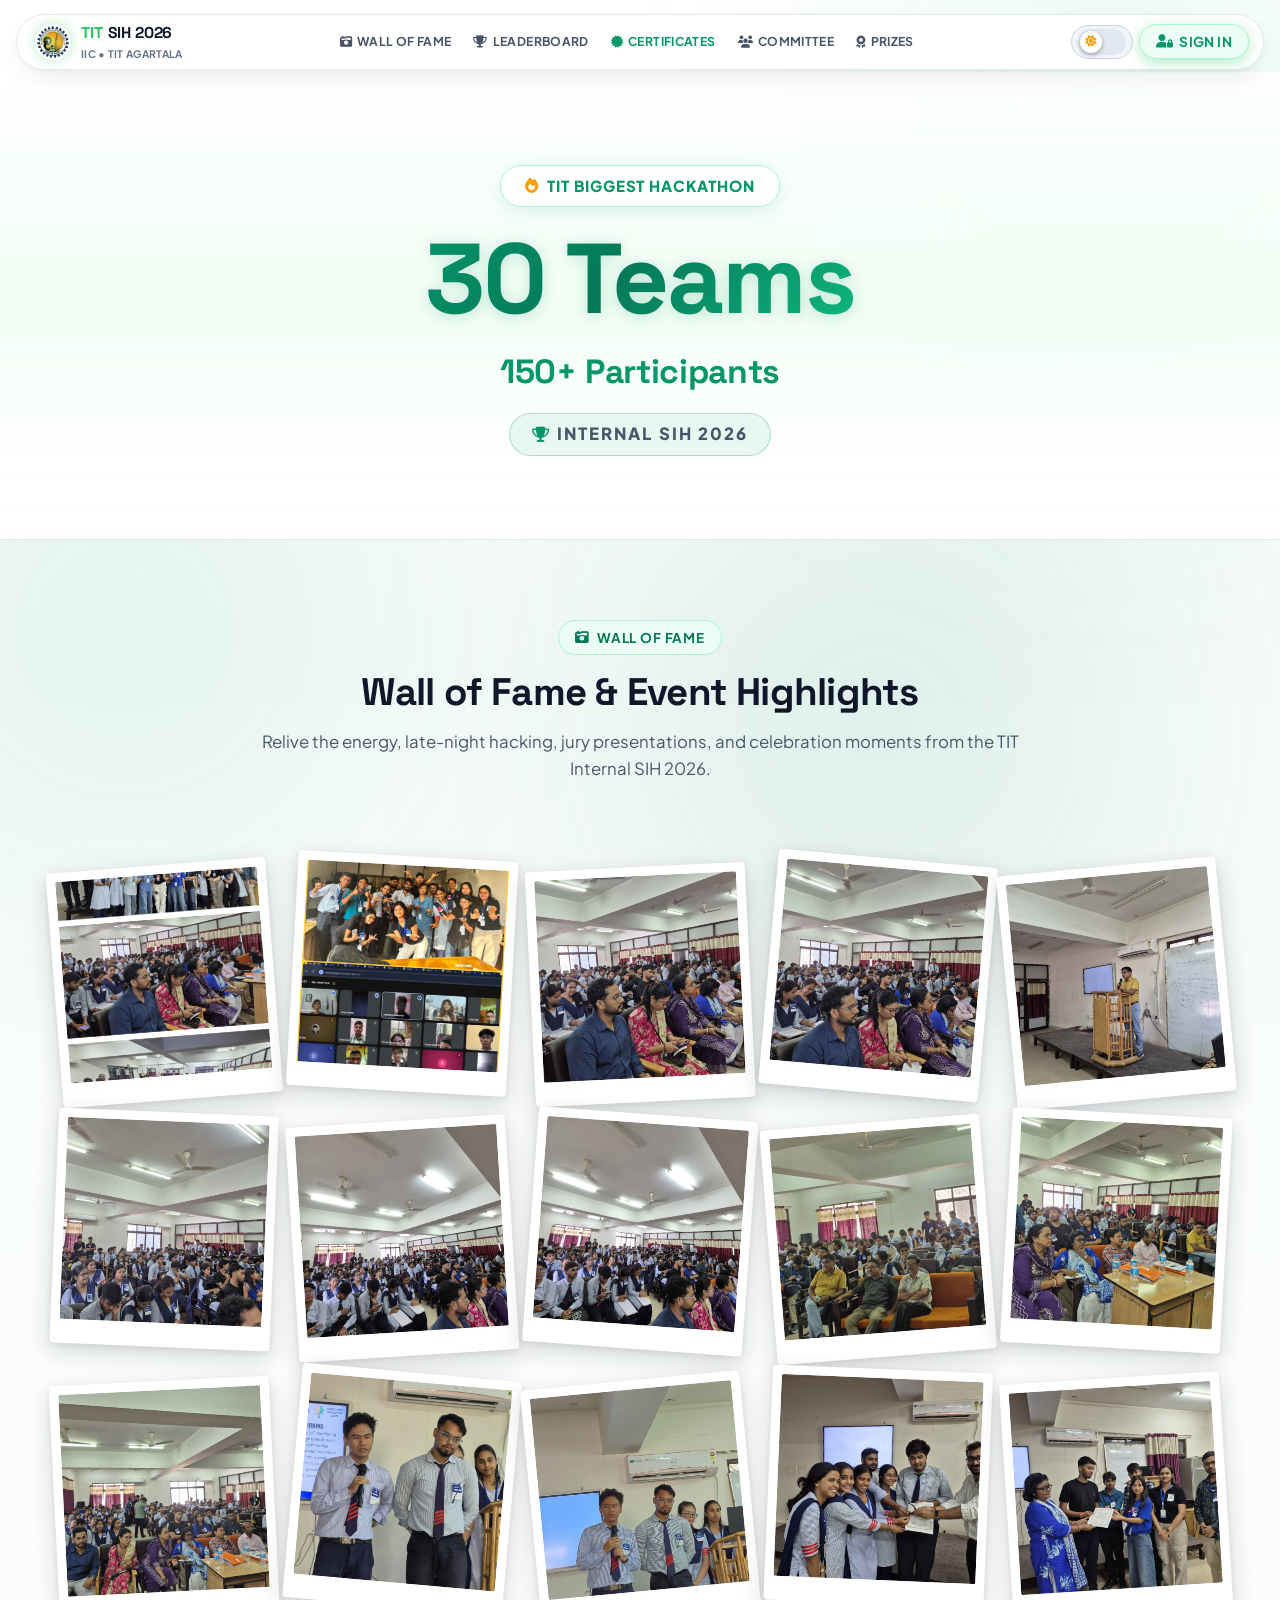
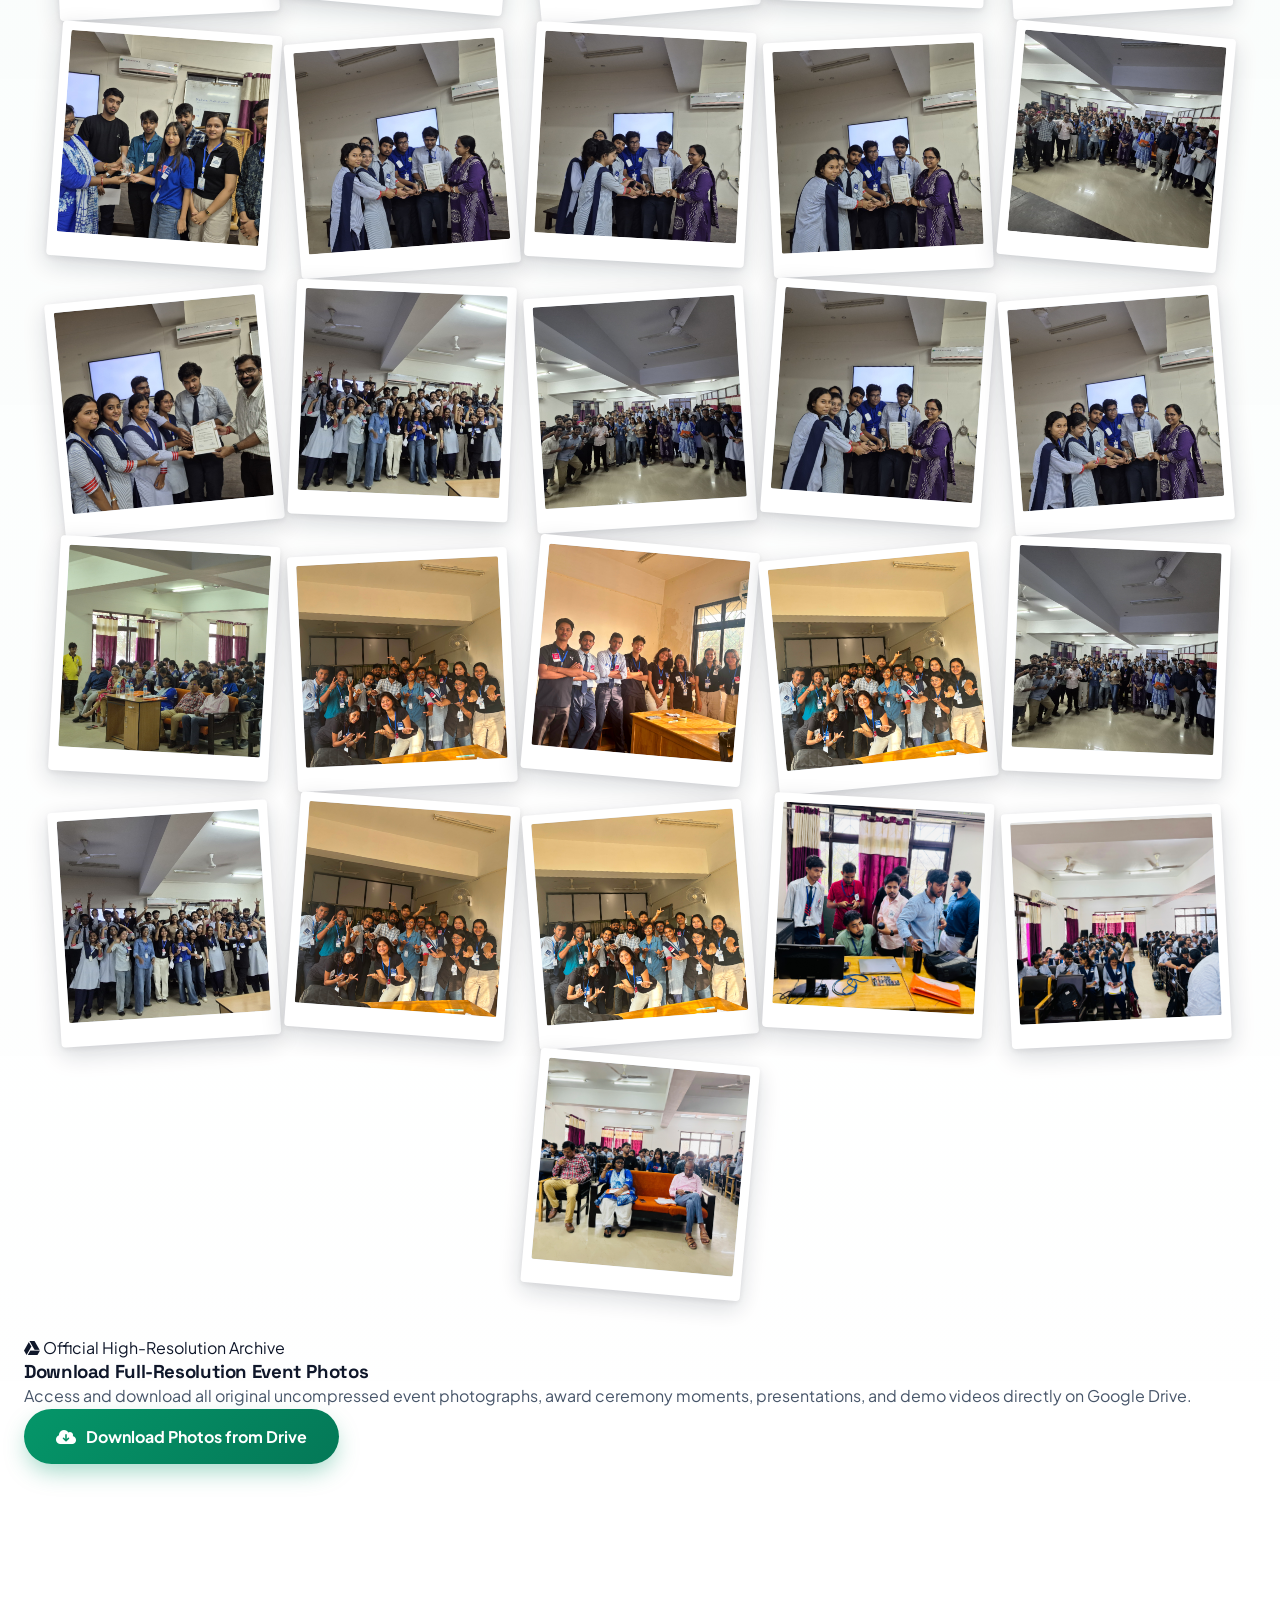
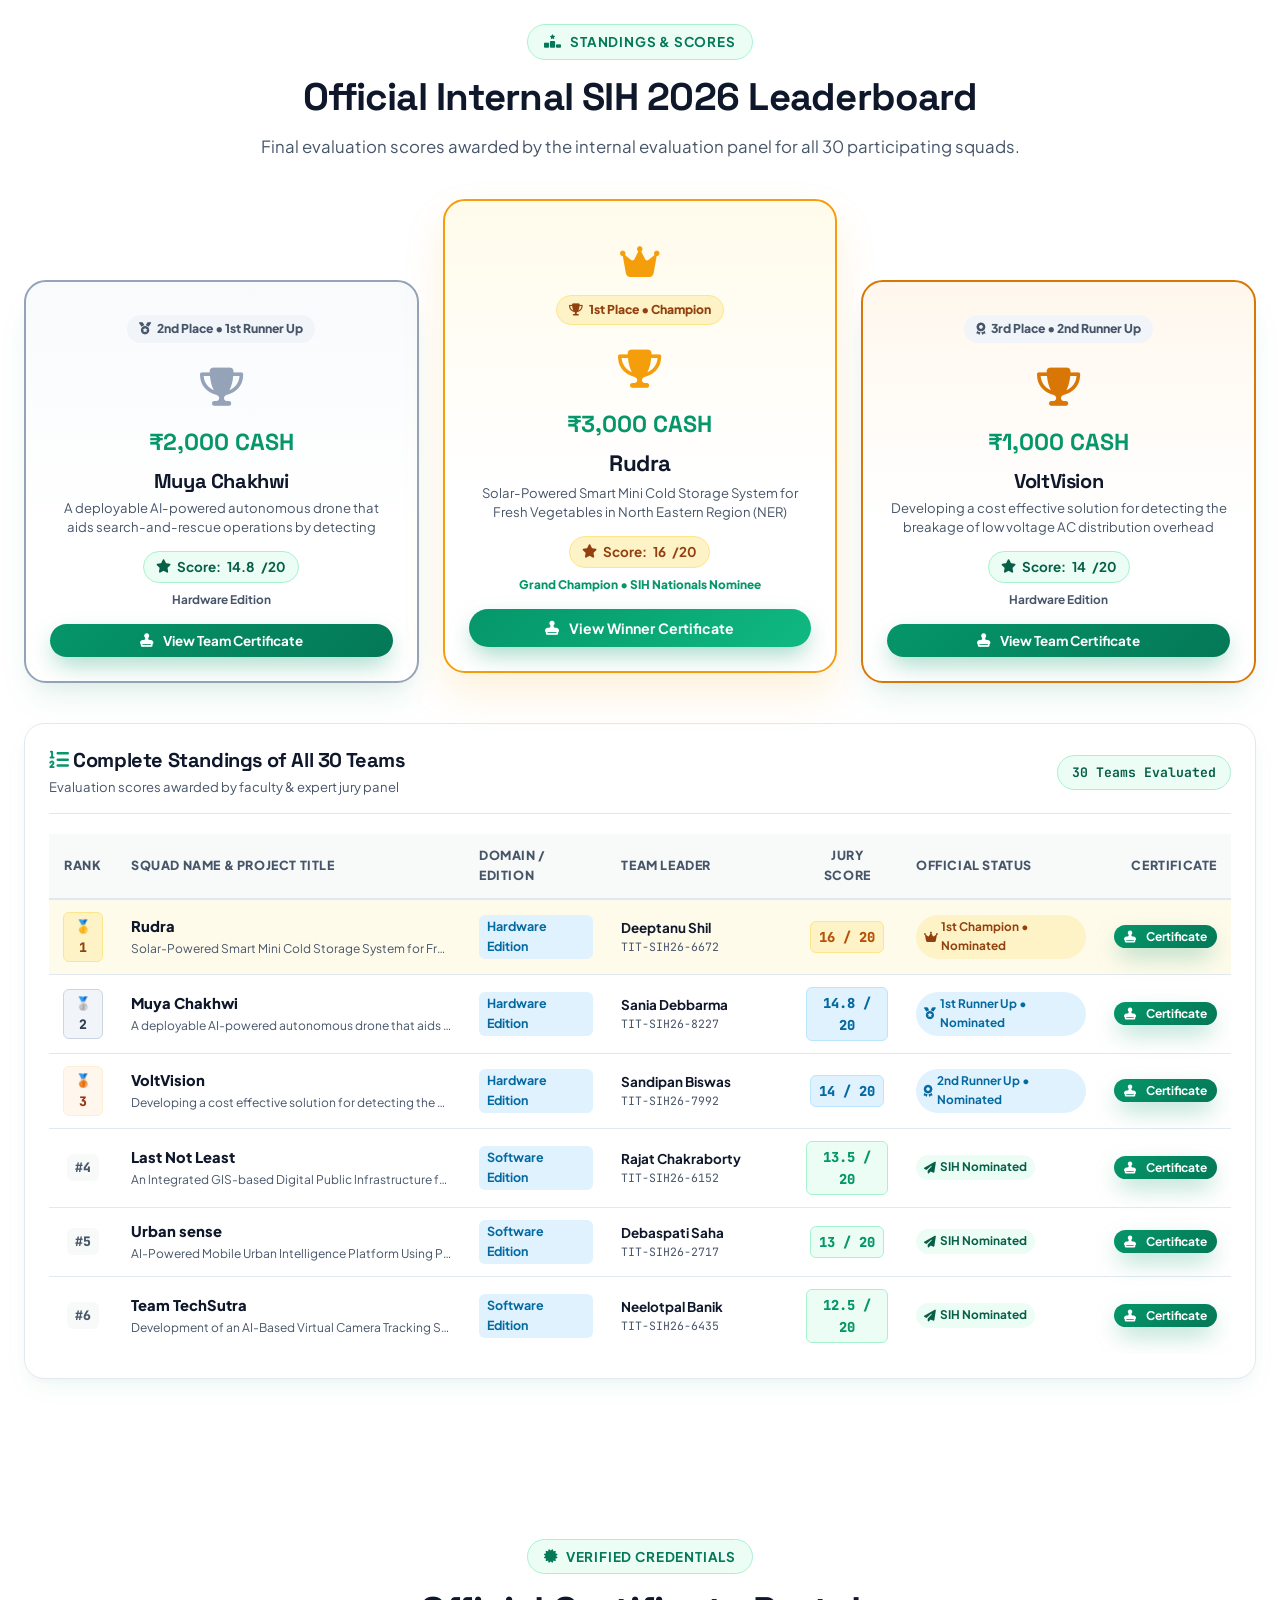
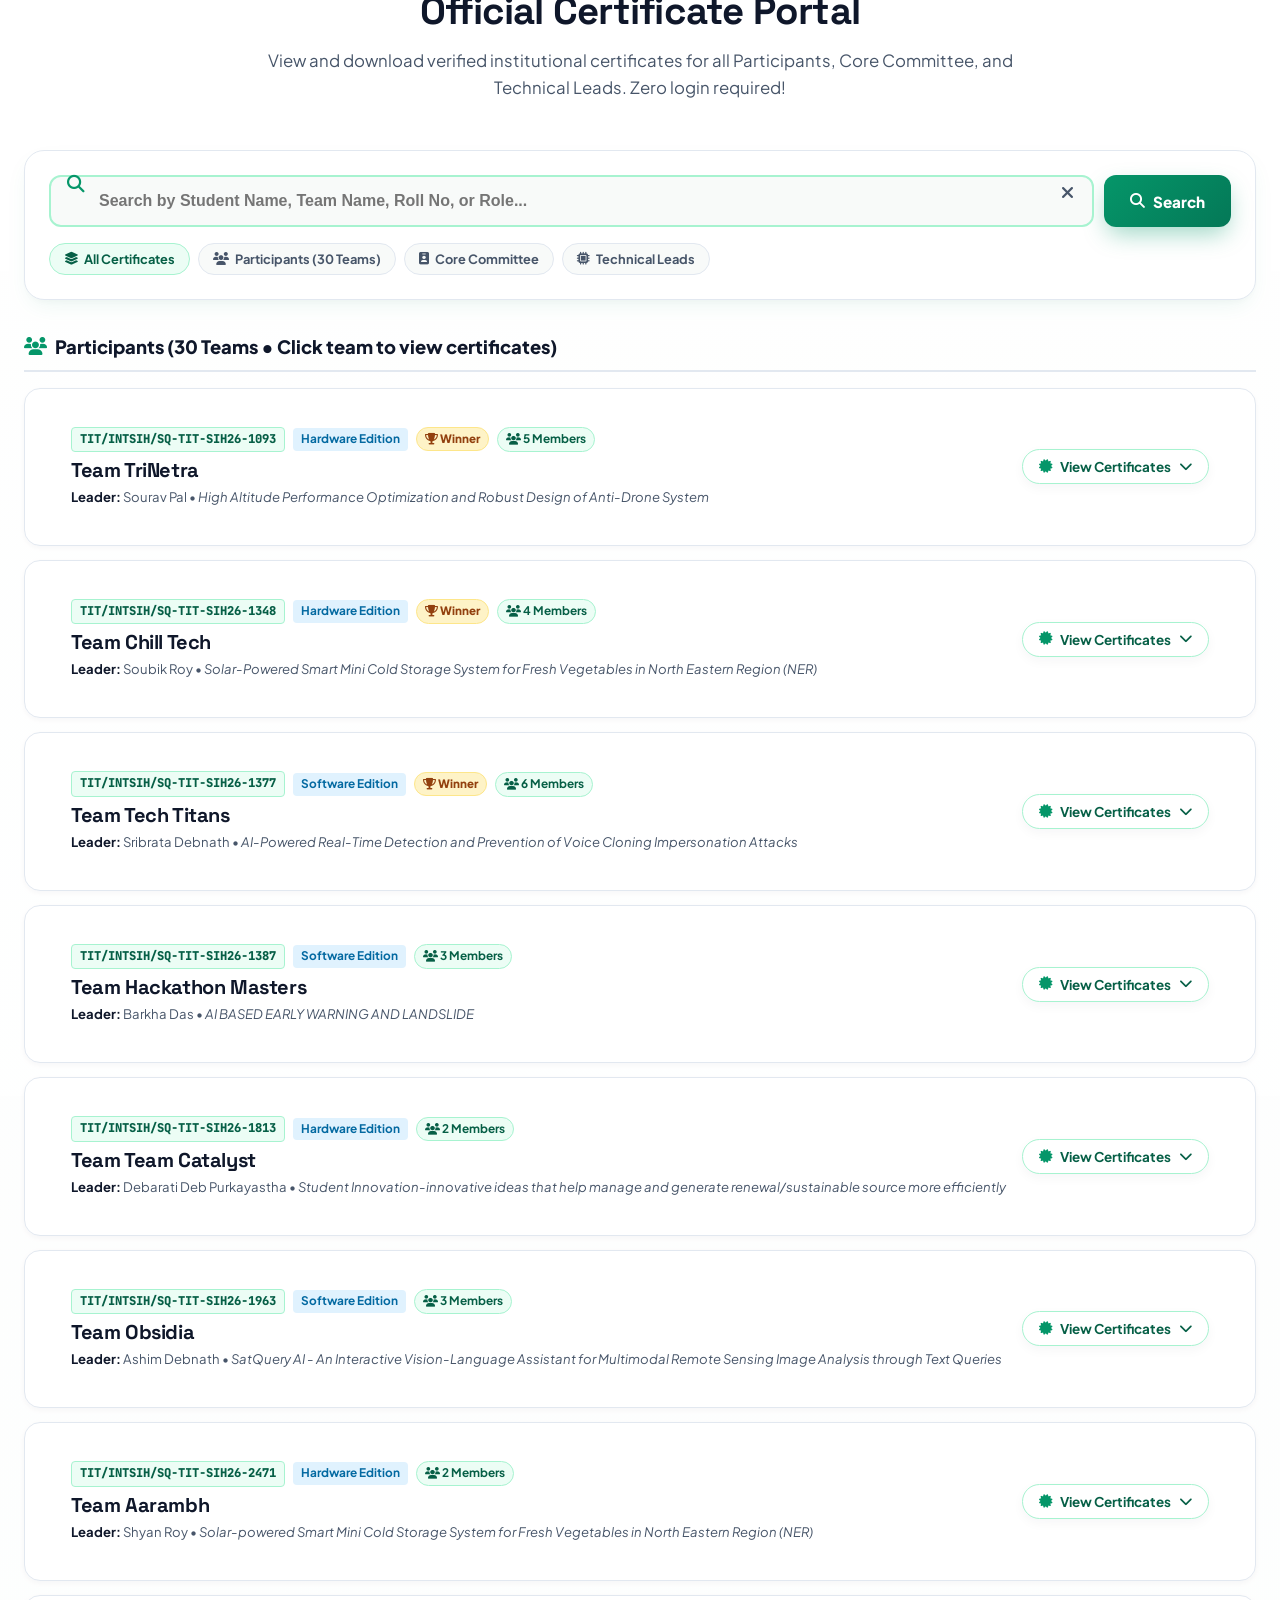
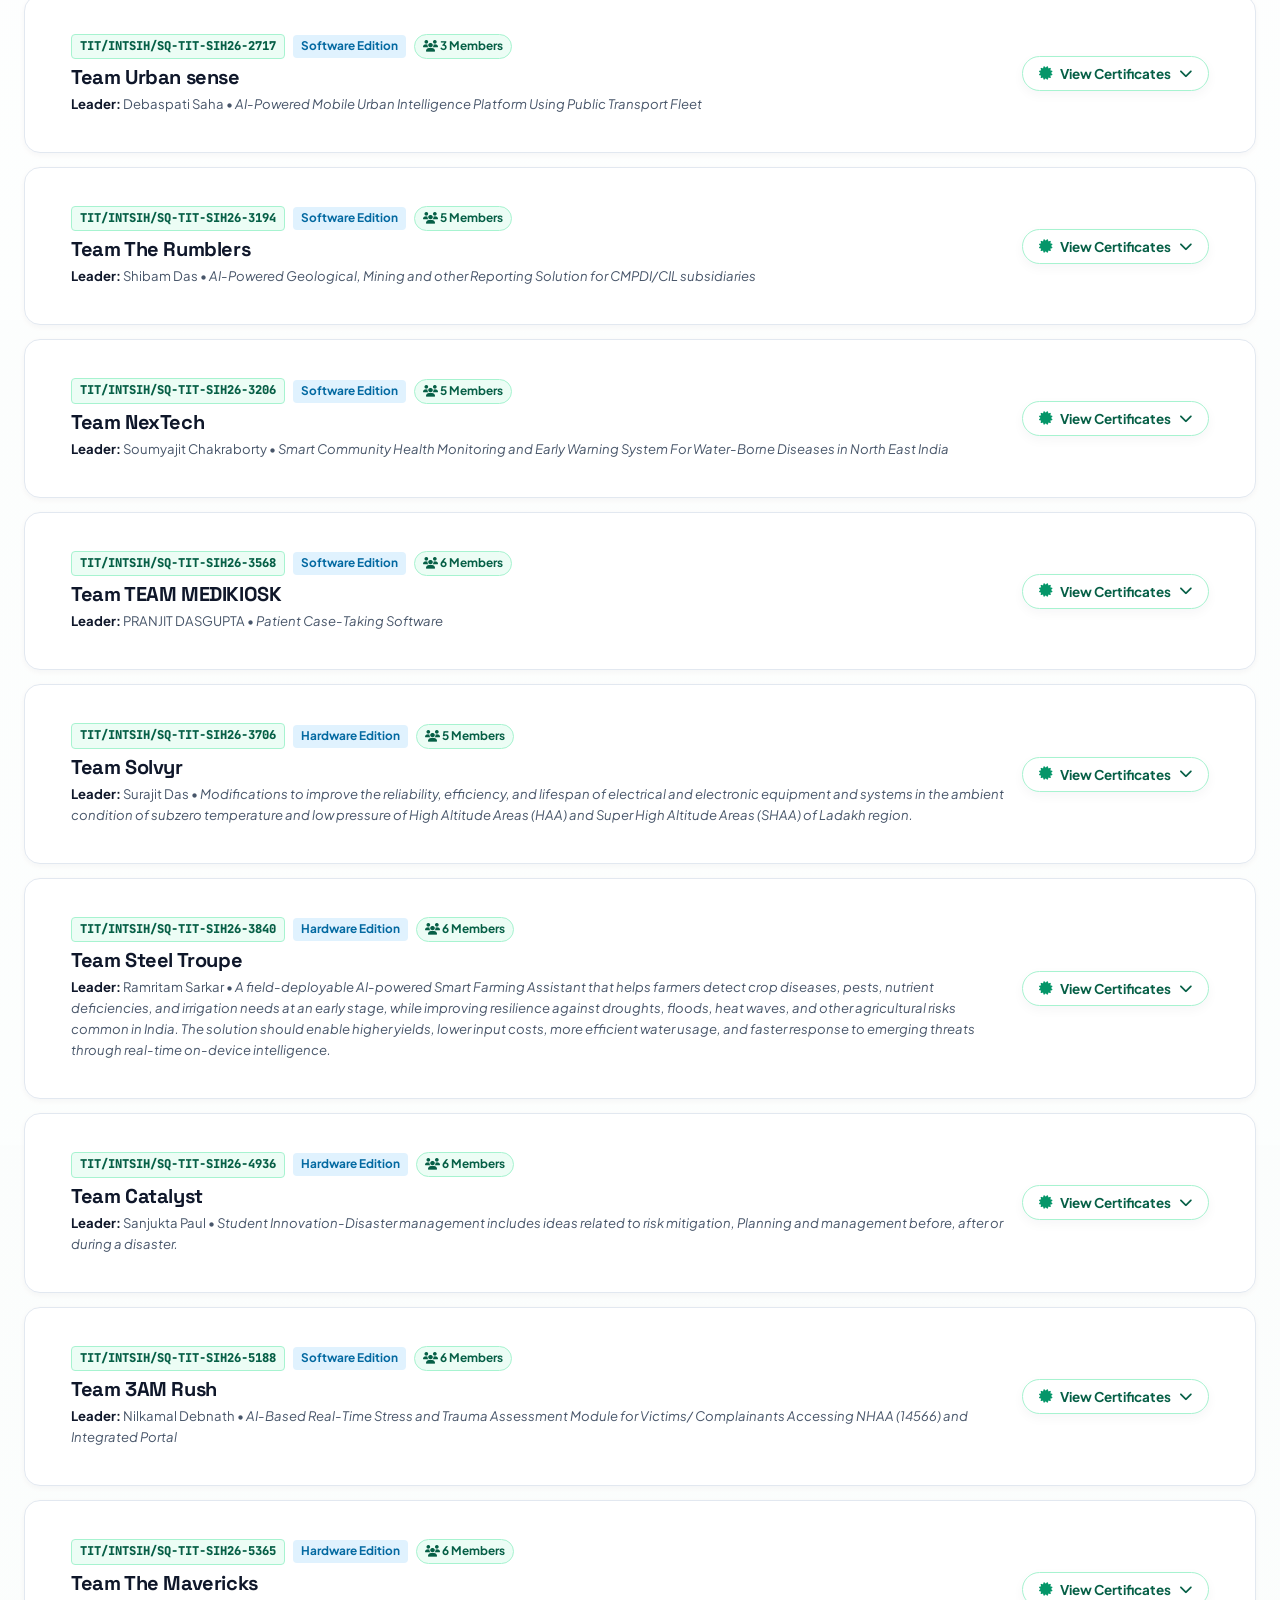
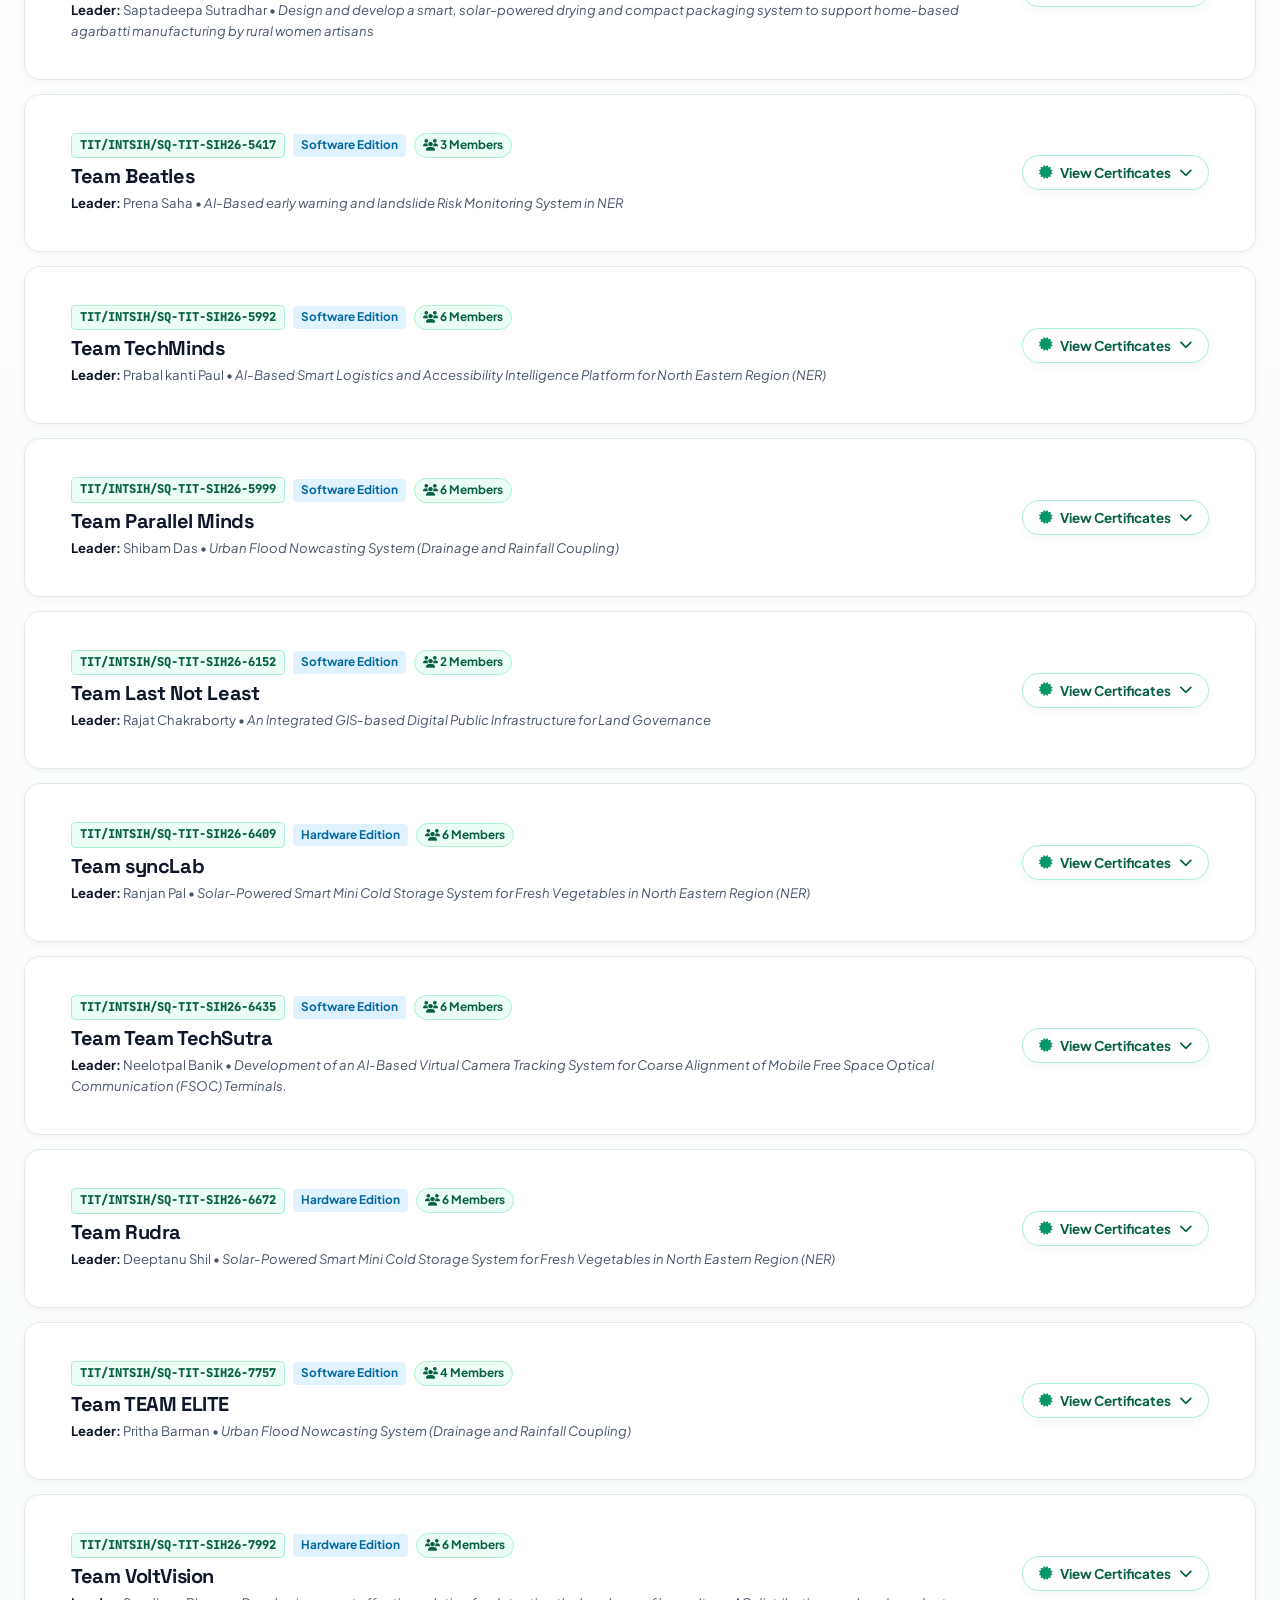
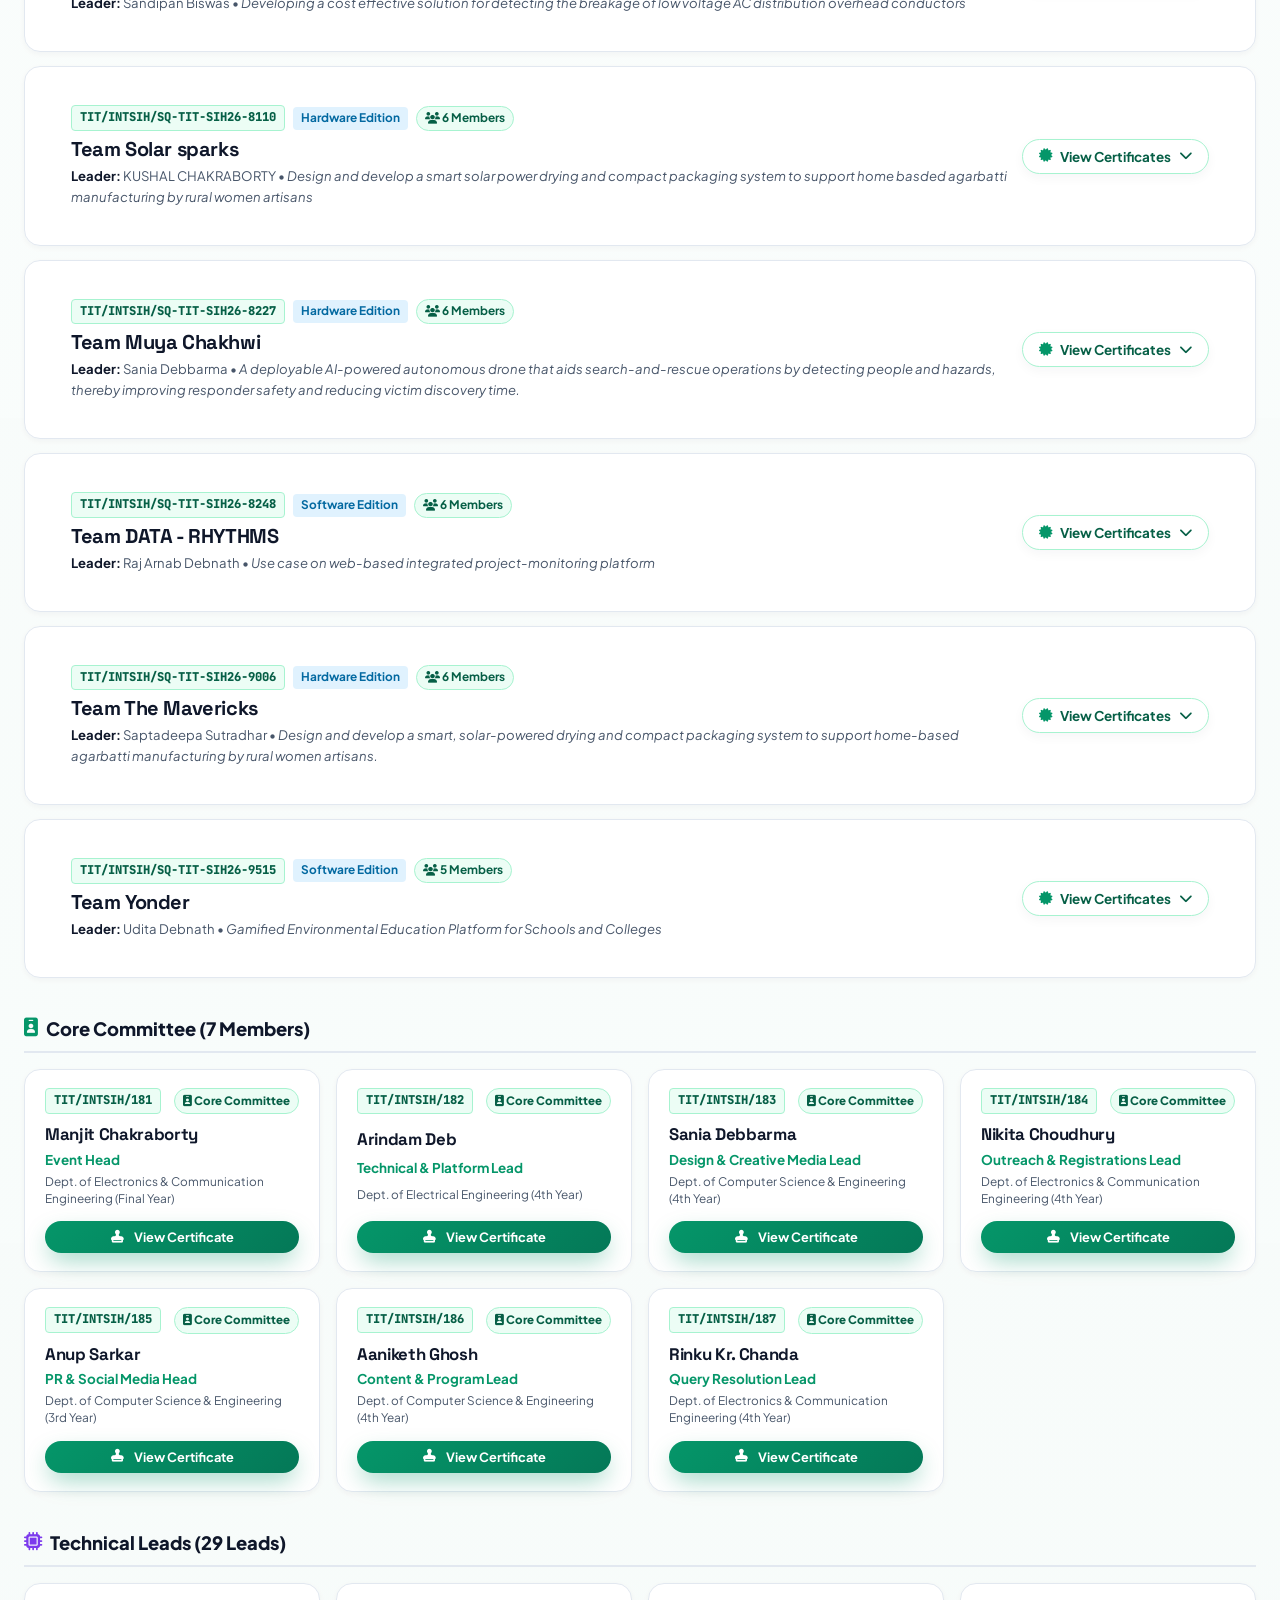
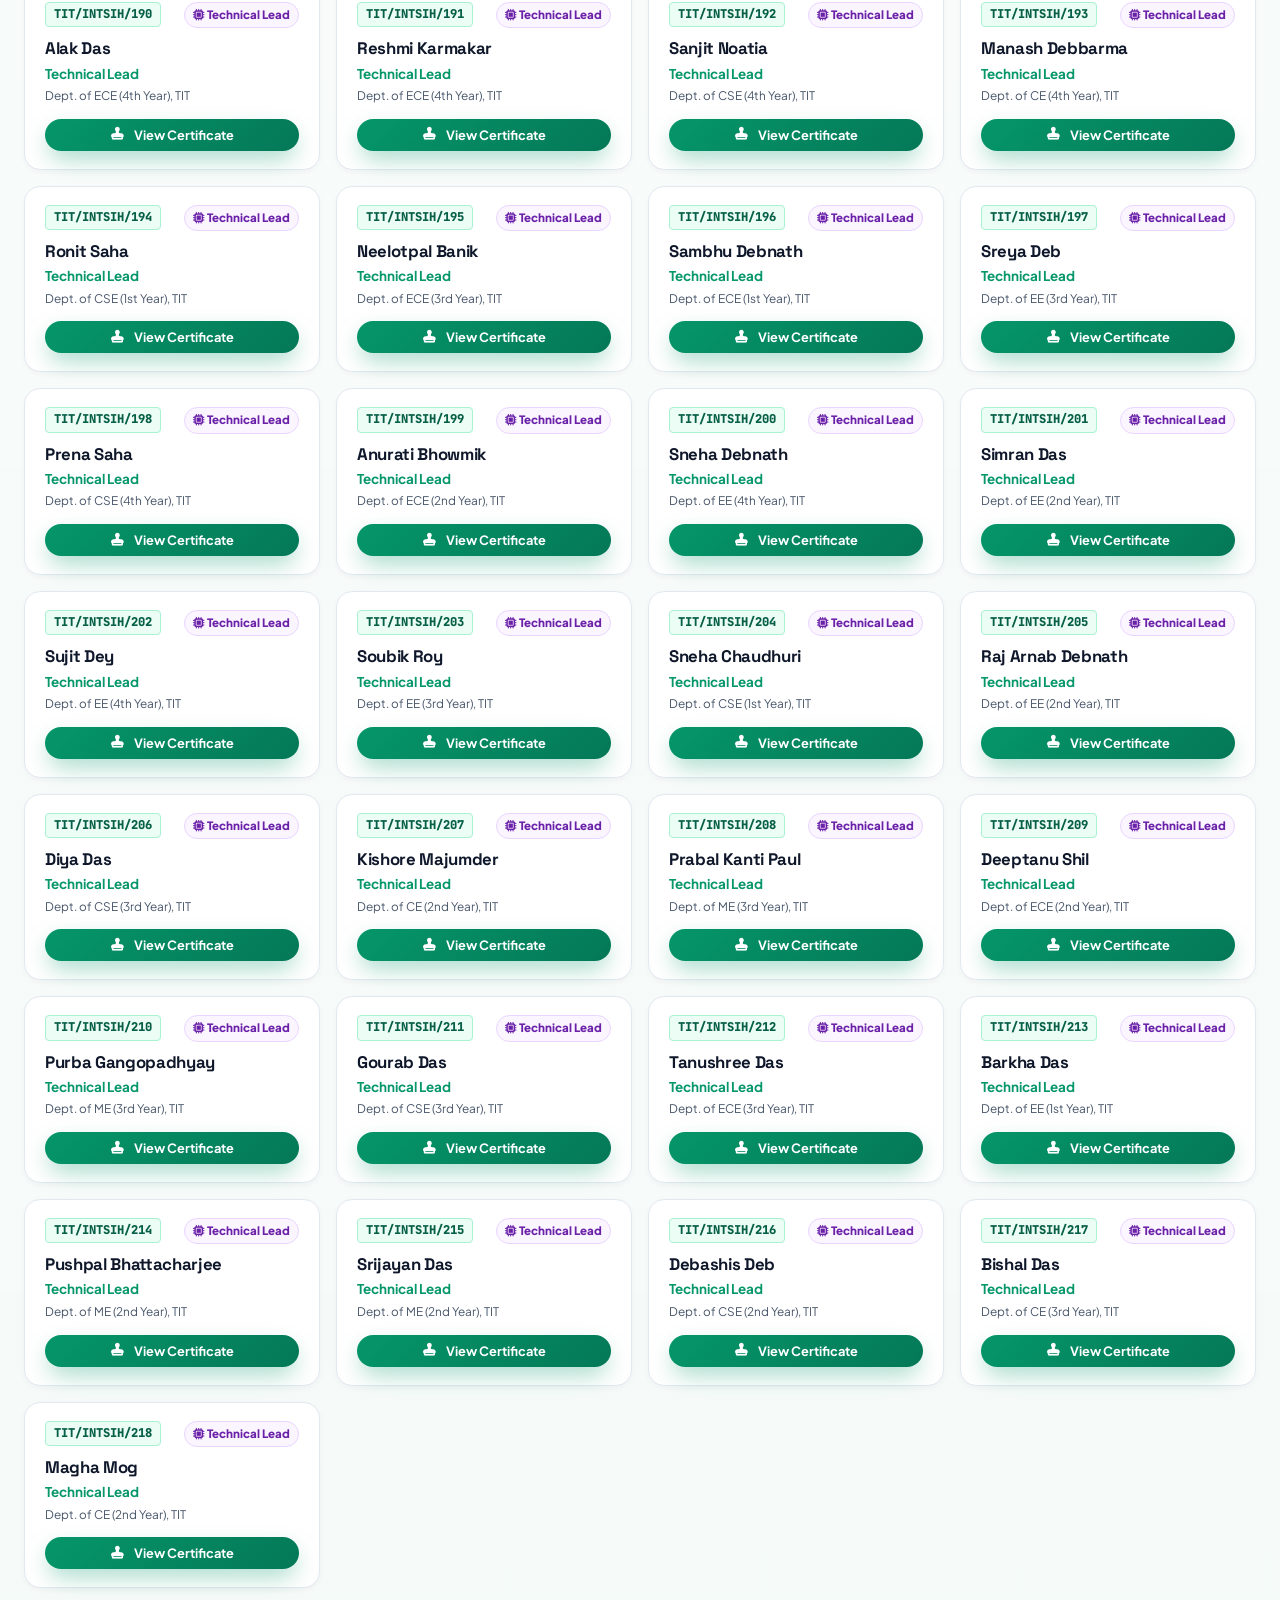
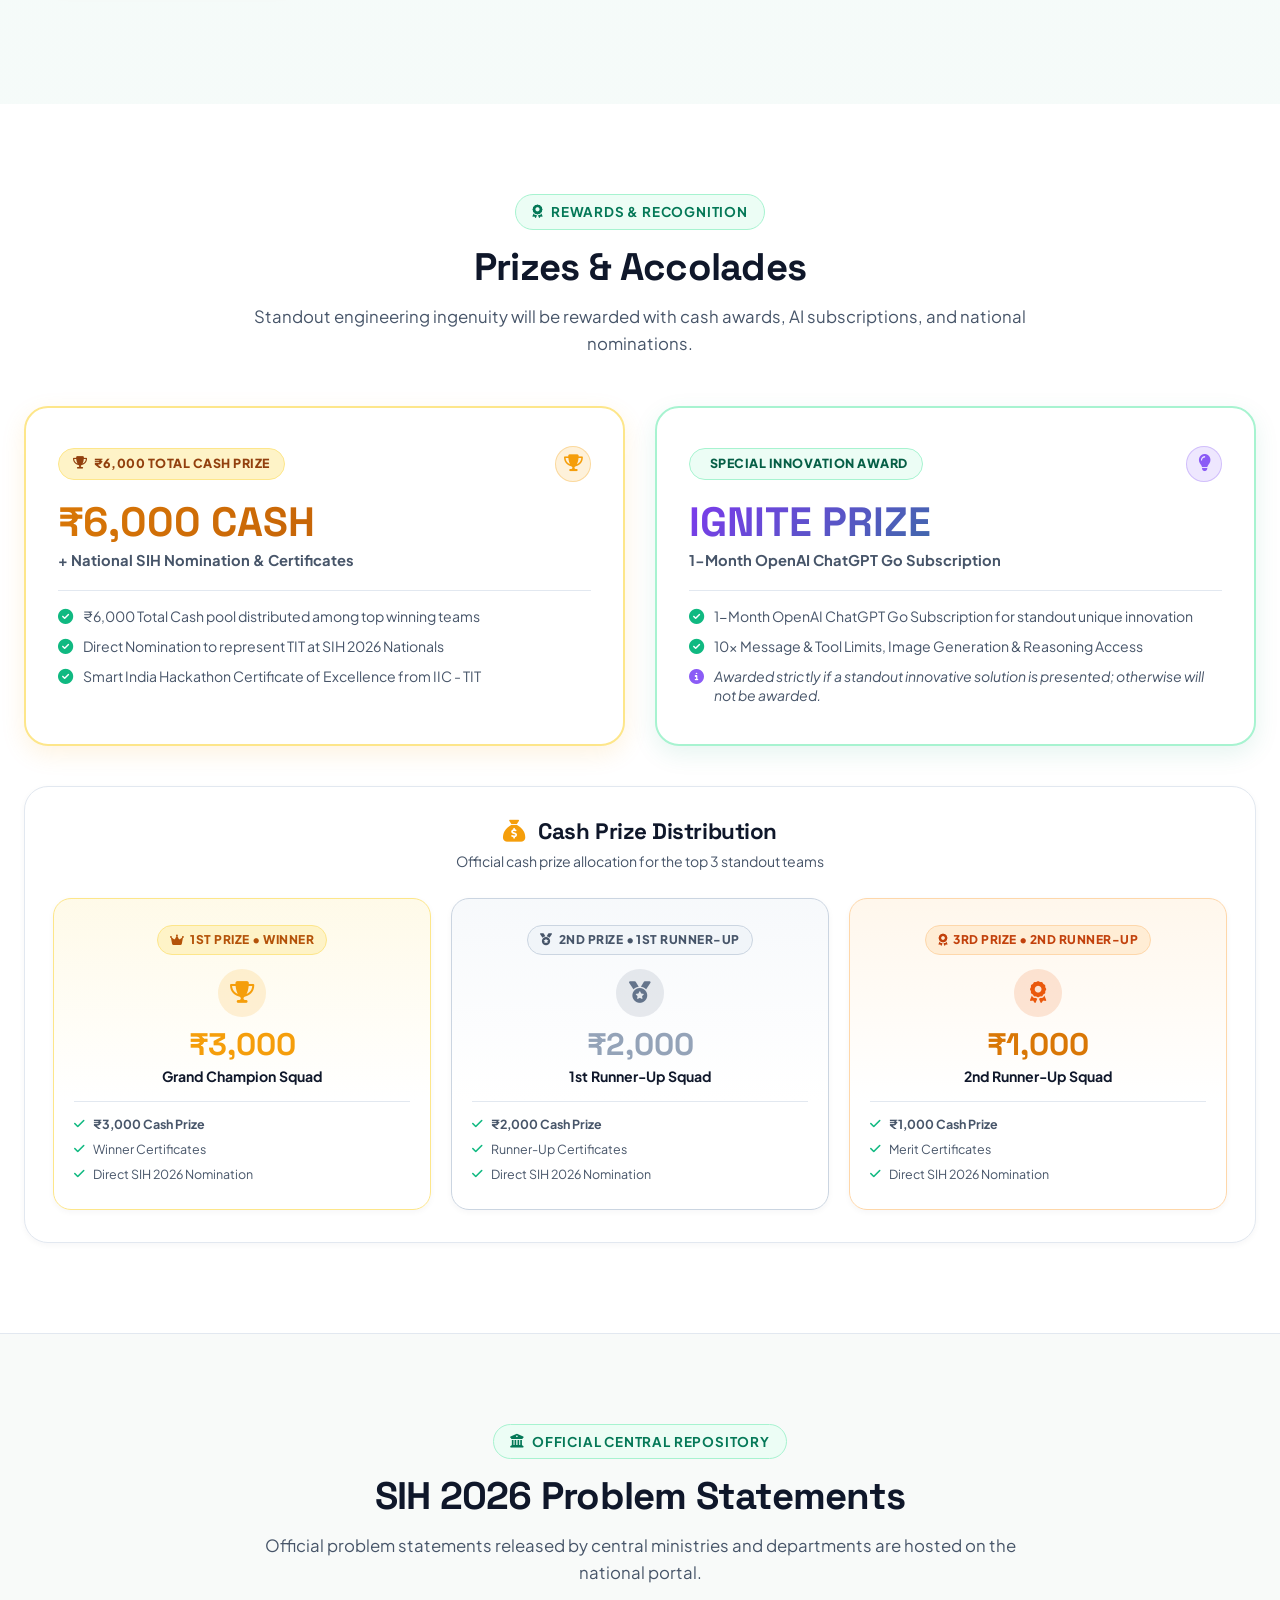
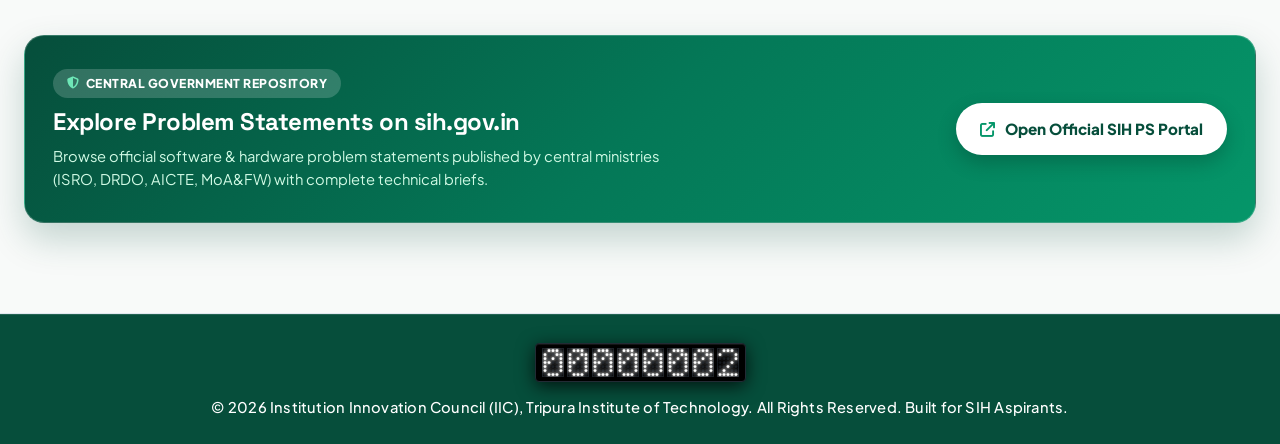
==== commit a2fb9b76: "feat: update official statuses so 1st, 2nd, 3rd and all squads are officially Nominated for SIH Fina" ====
--- a/index.html
+++ b/index.html
@@ -2140,7 +2140,7 @@
   <script src="https://accounts.google.com/gsi/client" async defer></script>
 
   <!-- Main Application Script -->
-  <script src="script.js?v=2026.9.6"></script>
+  <script src="script.js?v=2026.9.7"></script>
 </body>
 
 </html>
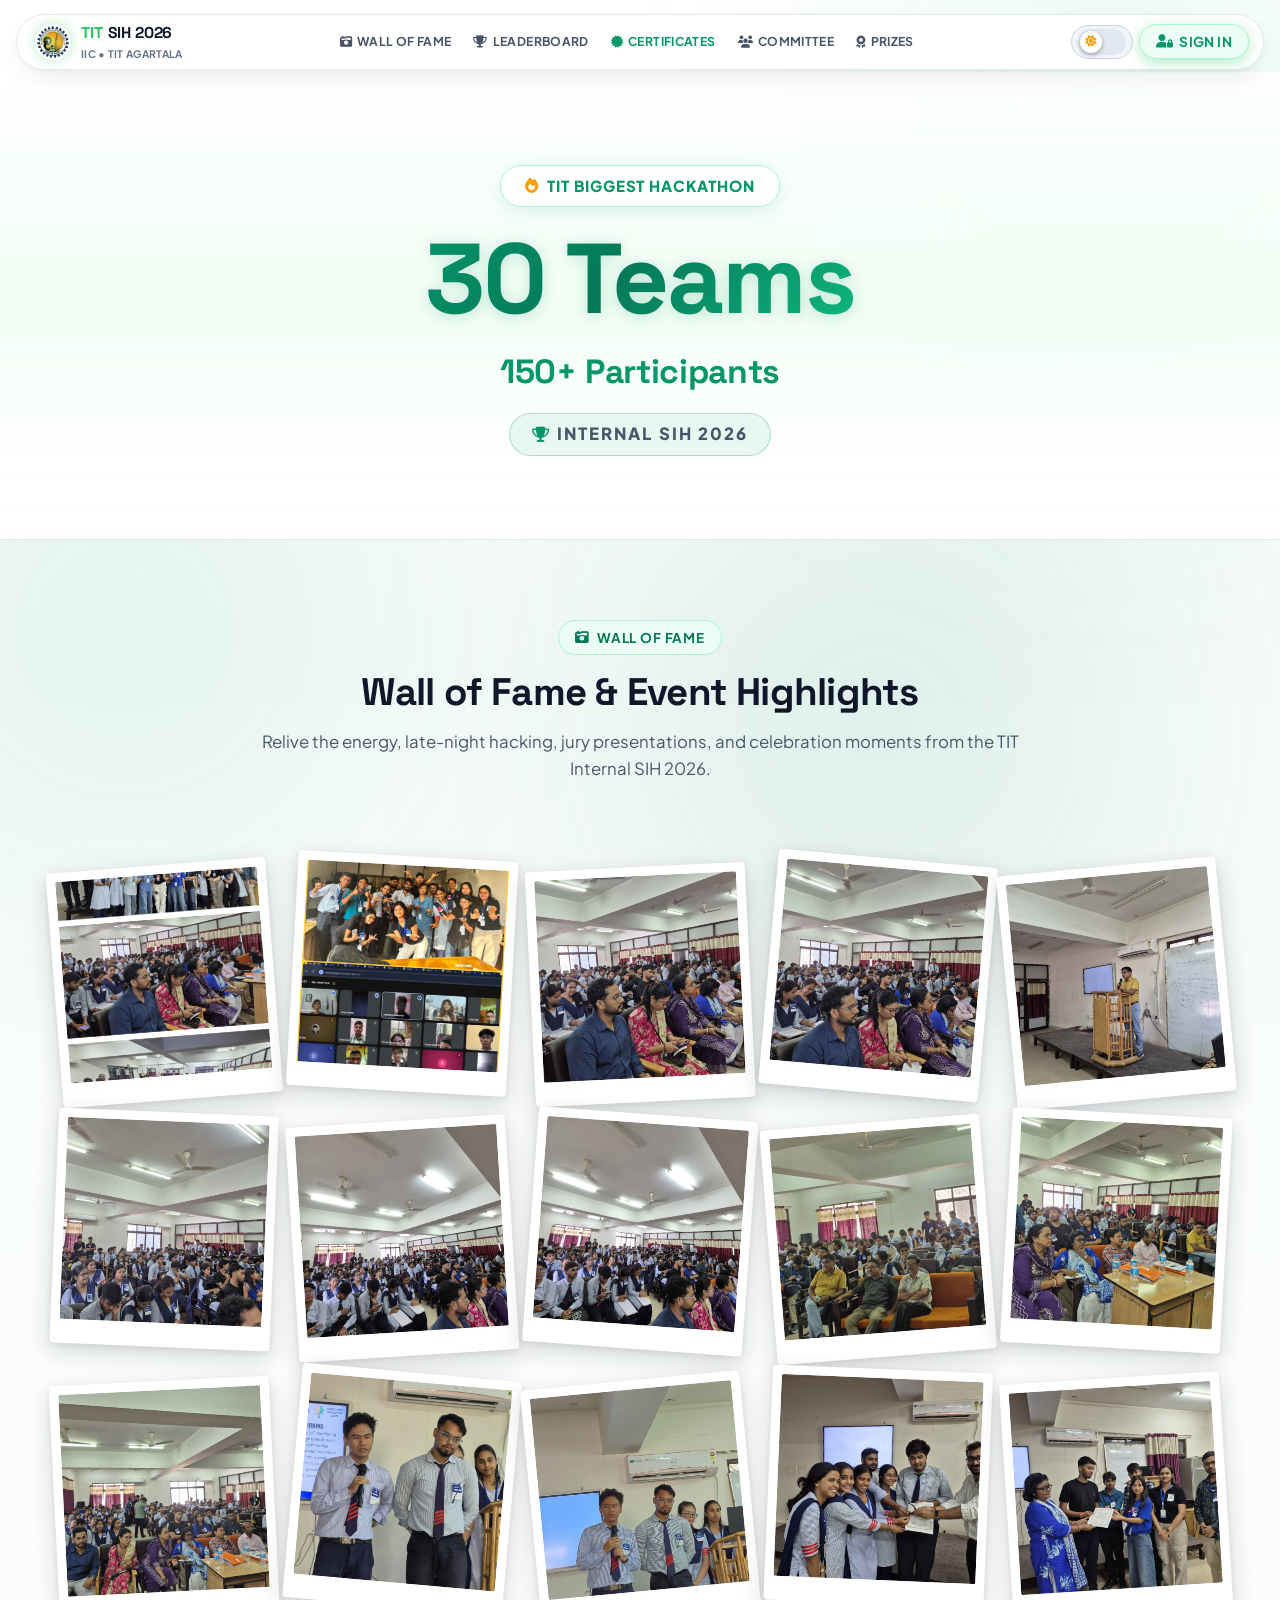
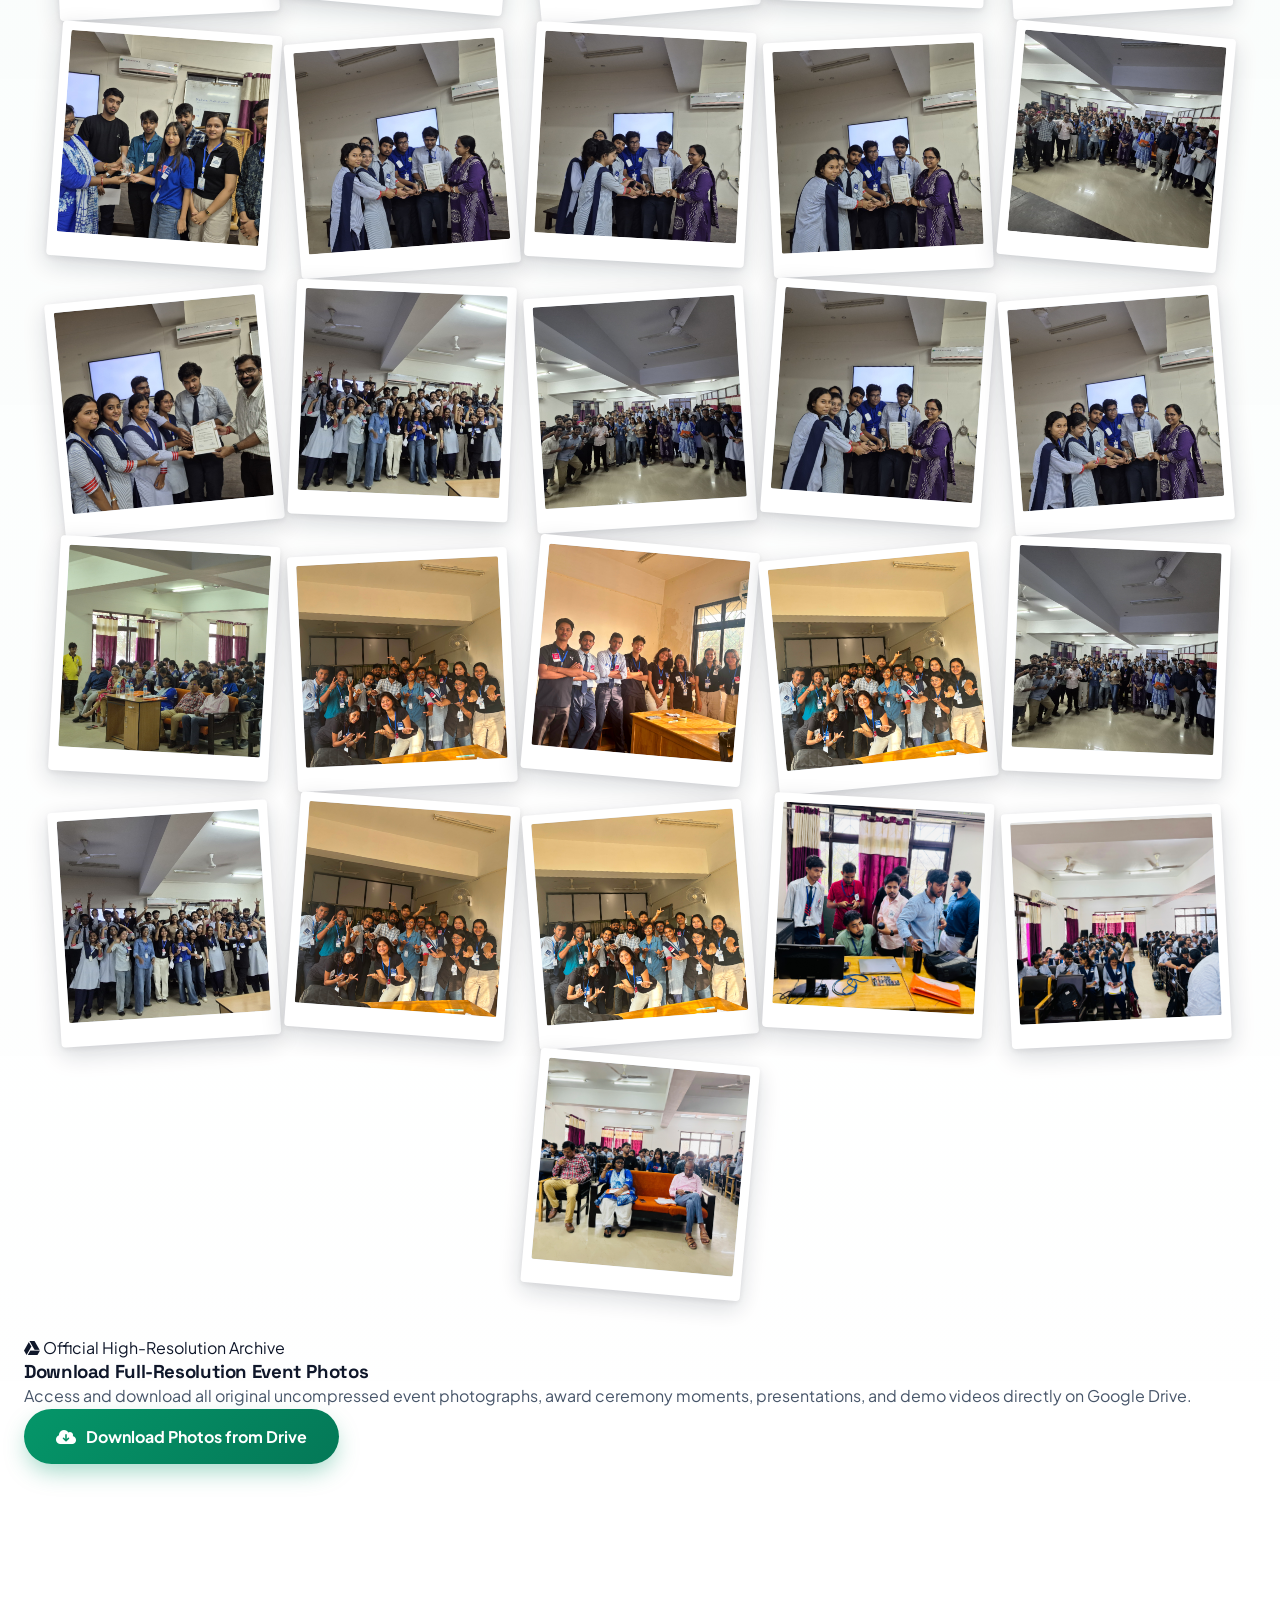
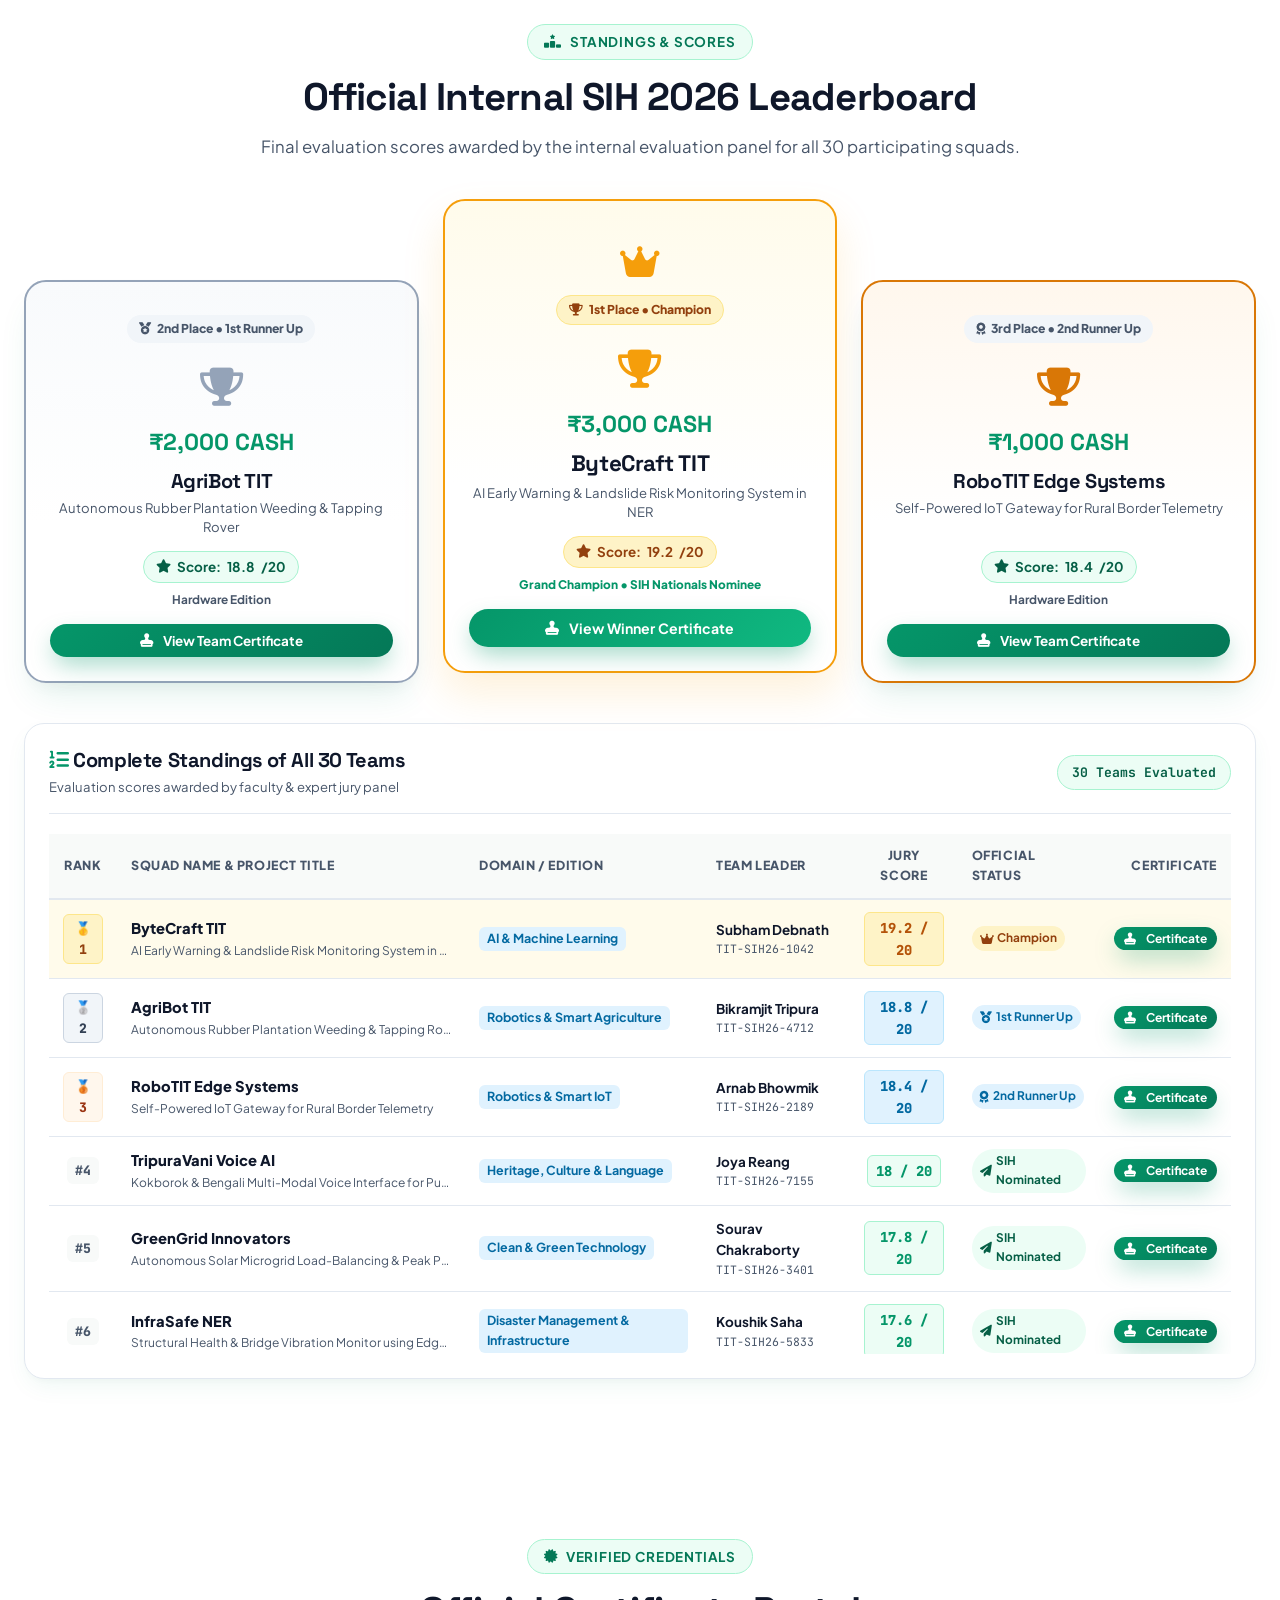
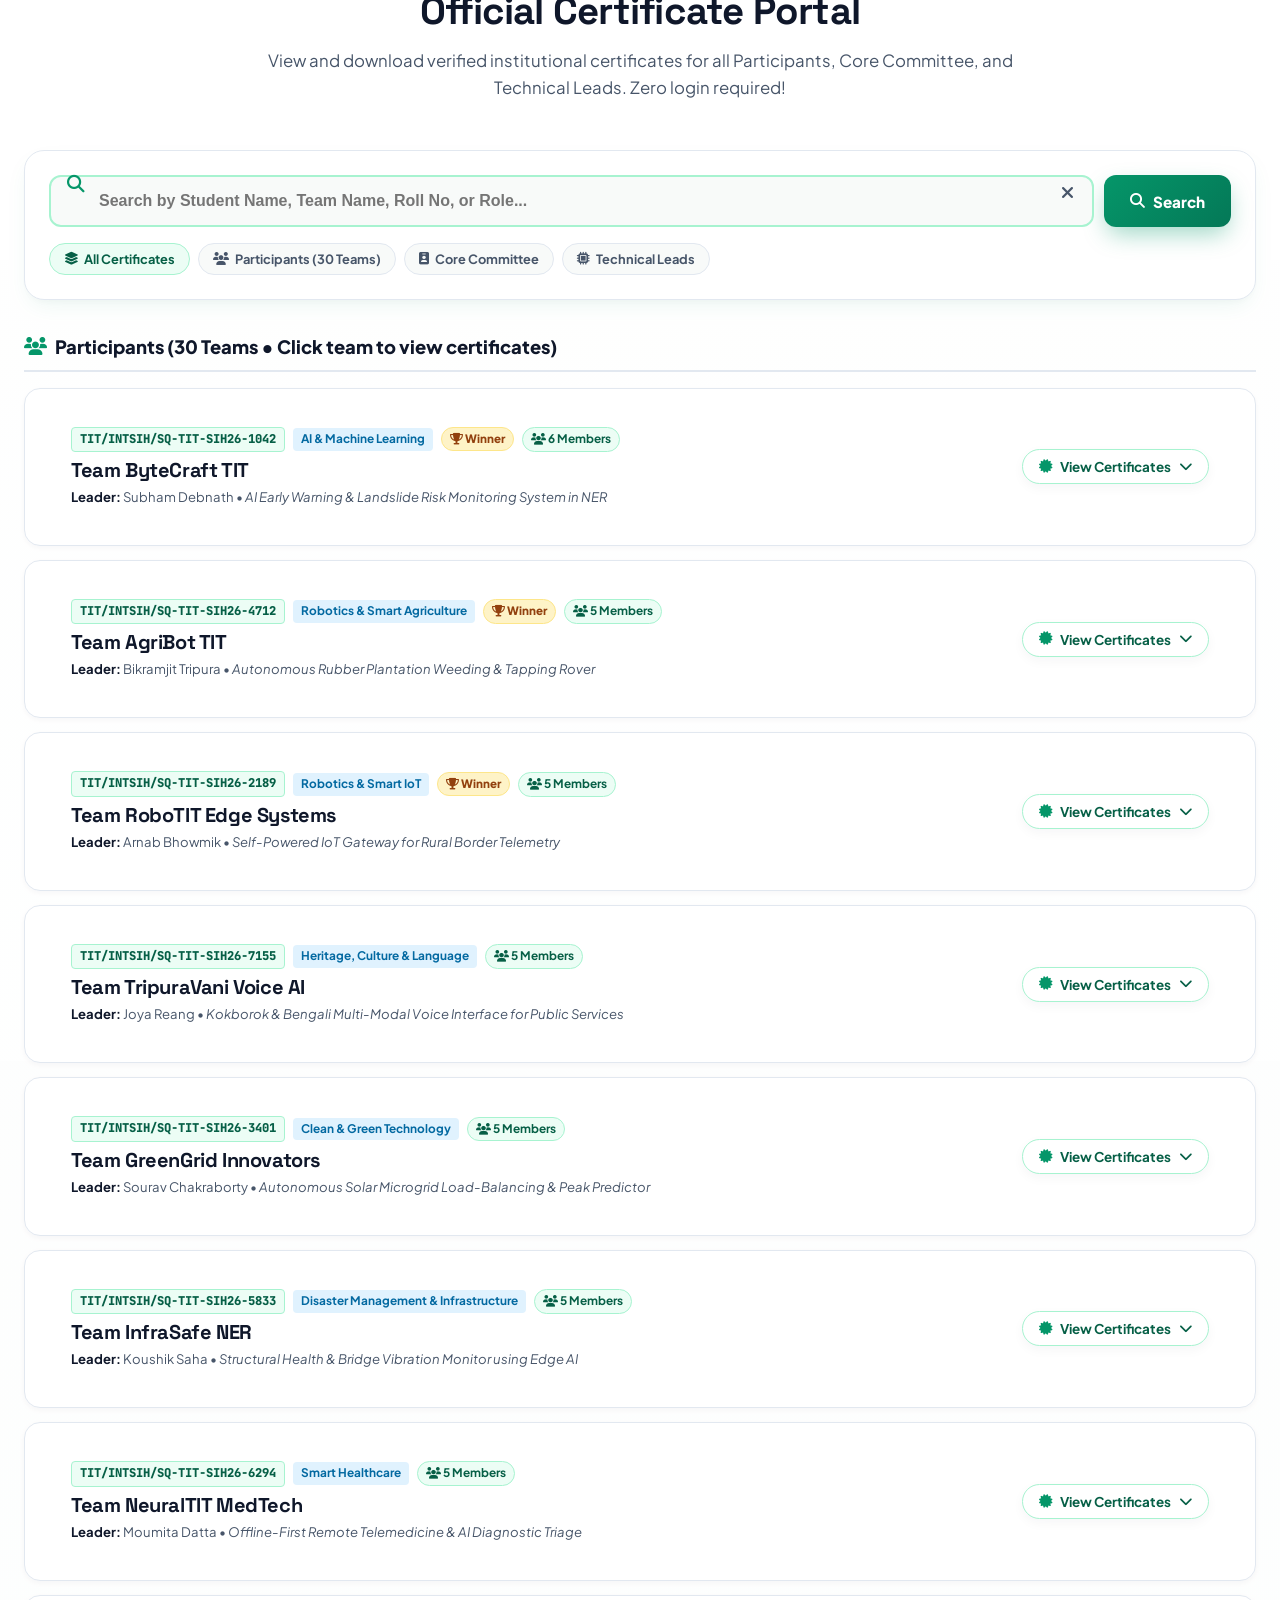
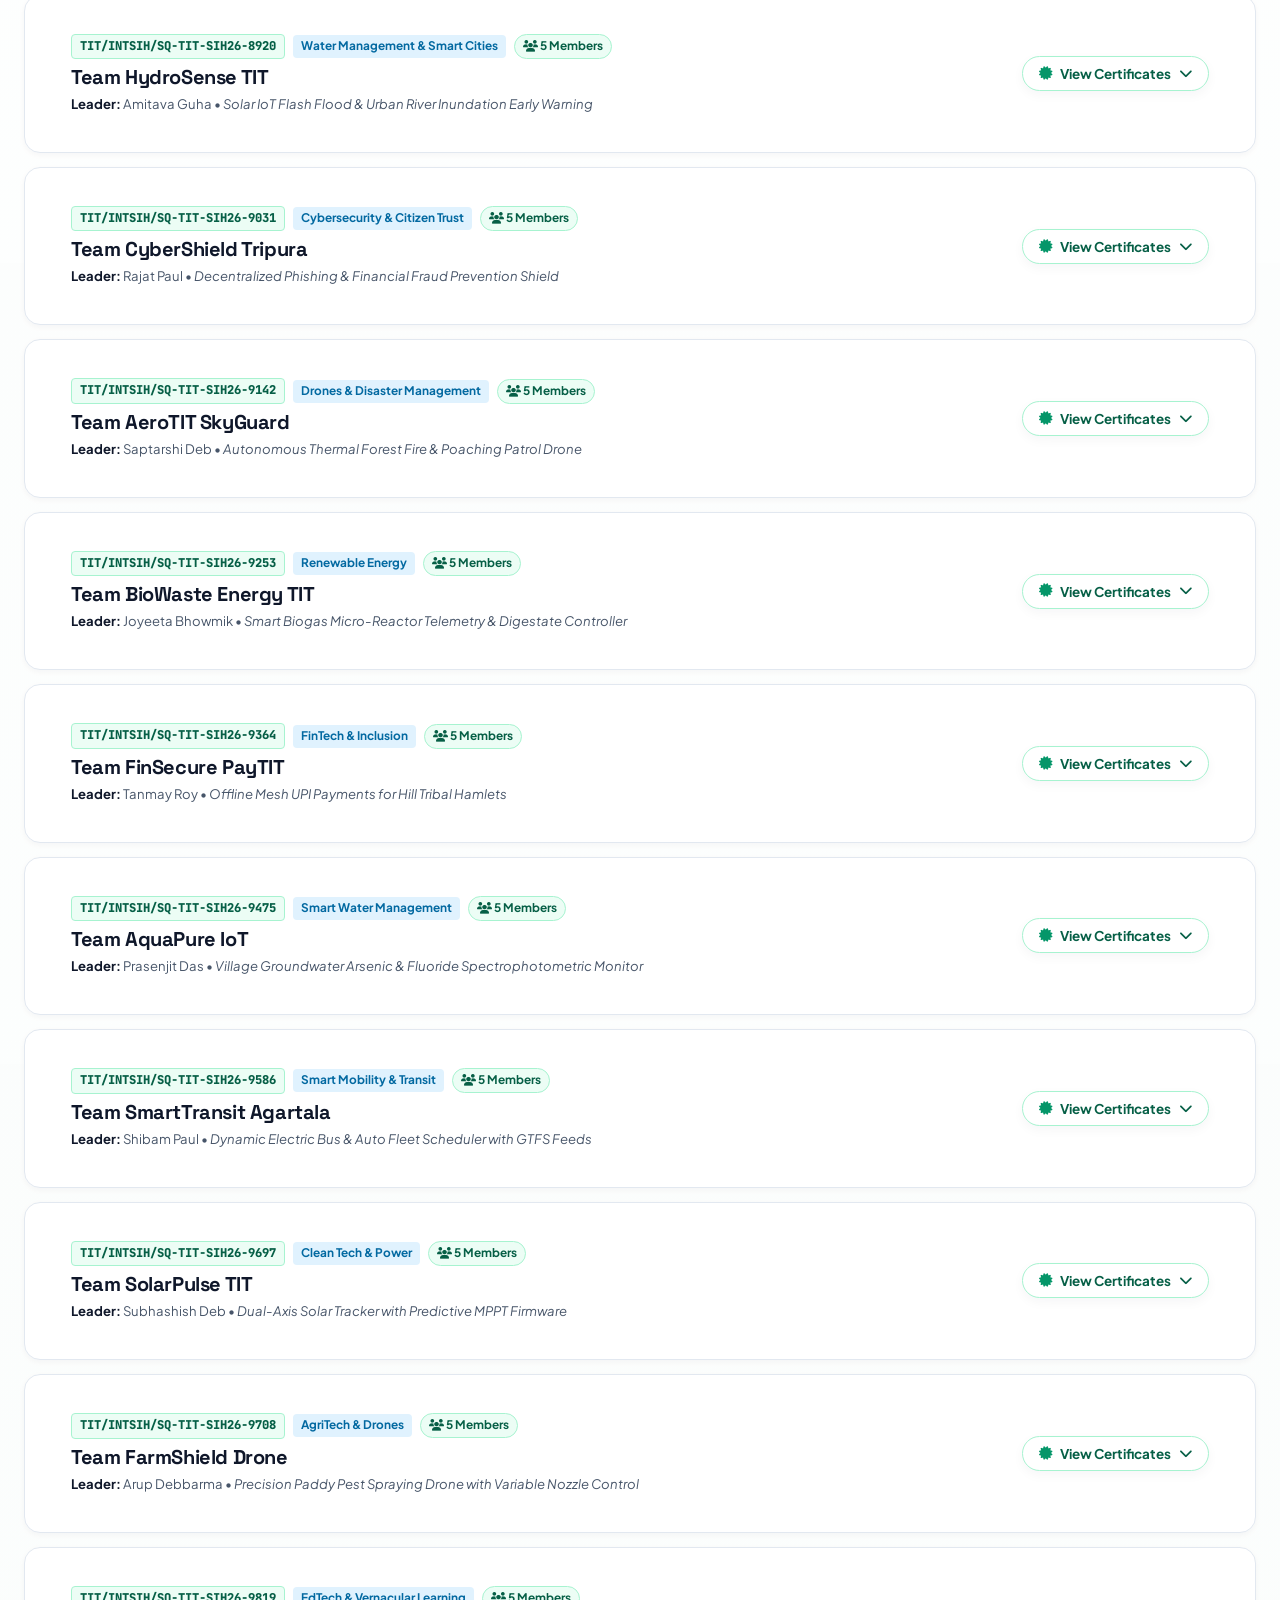
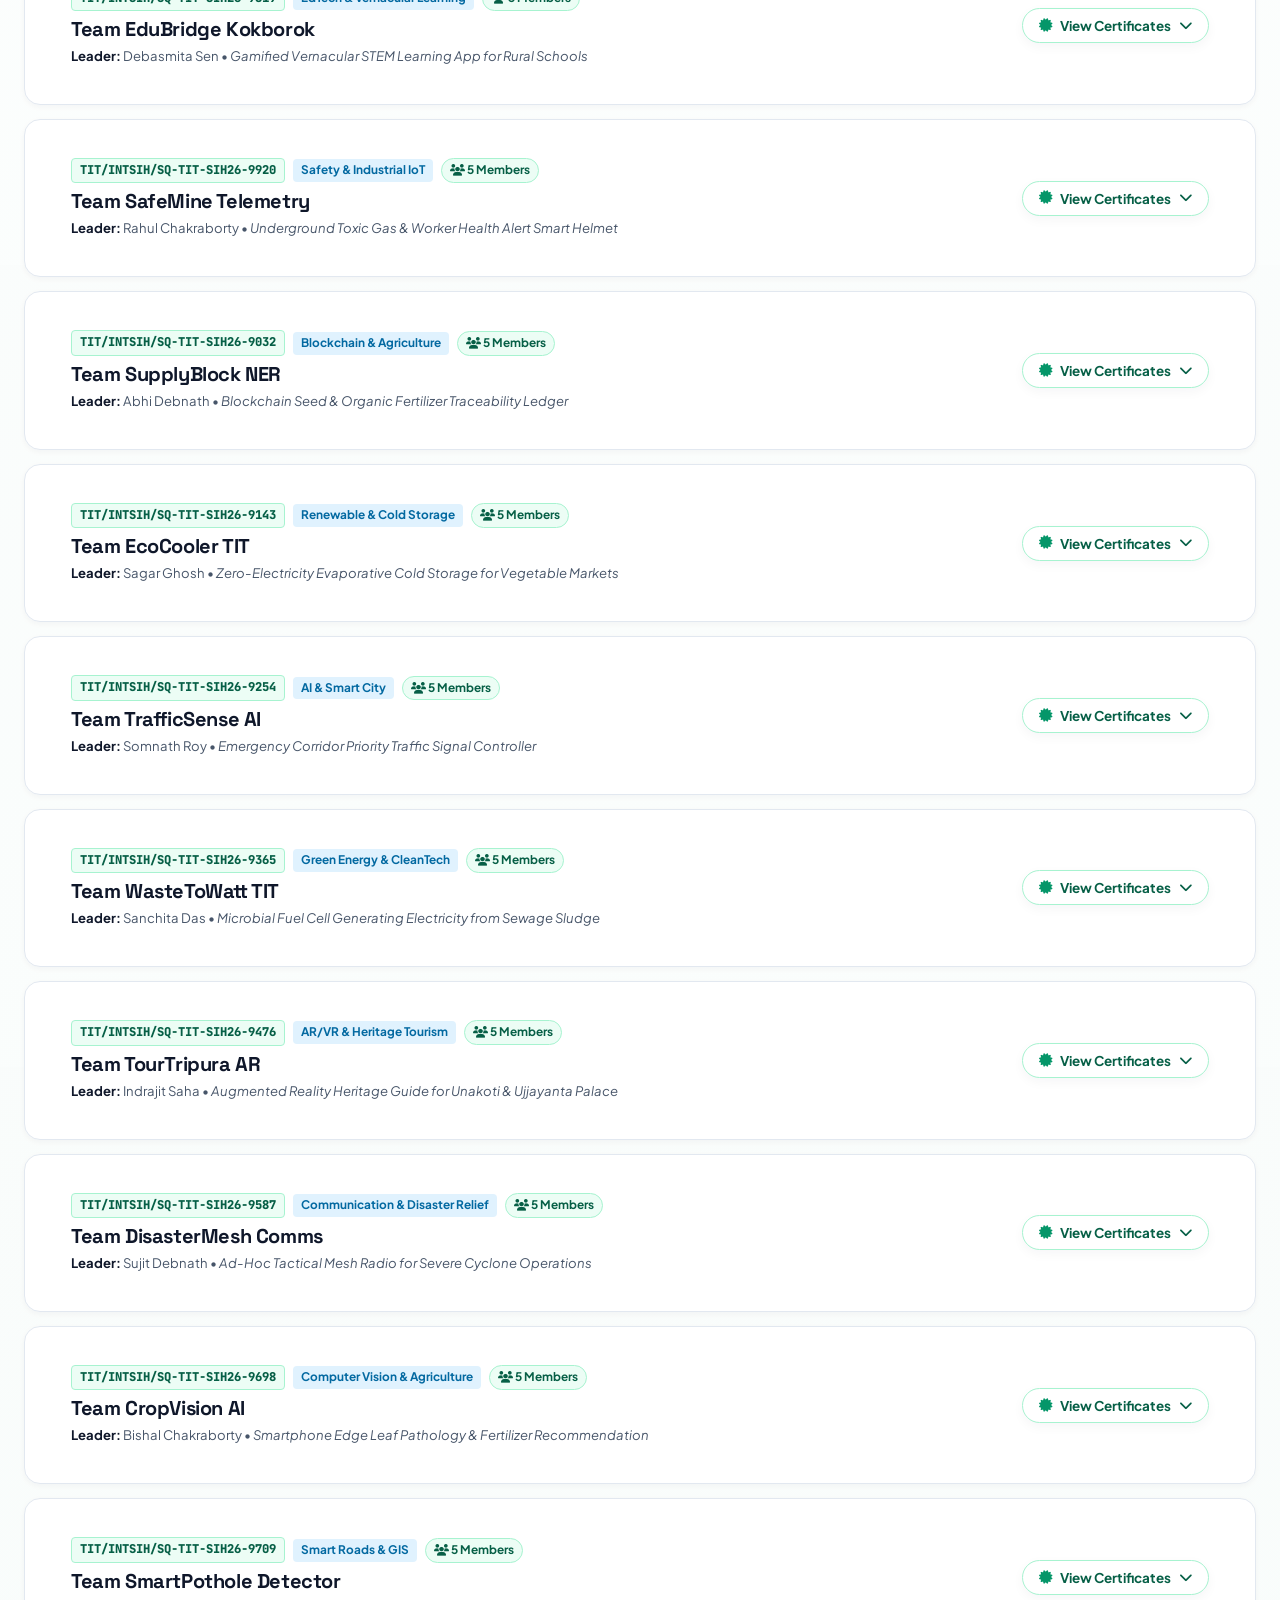
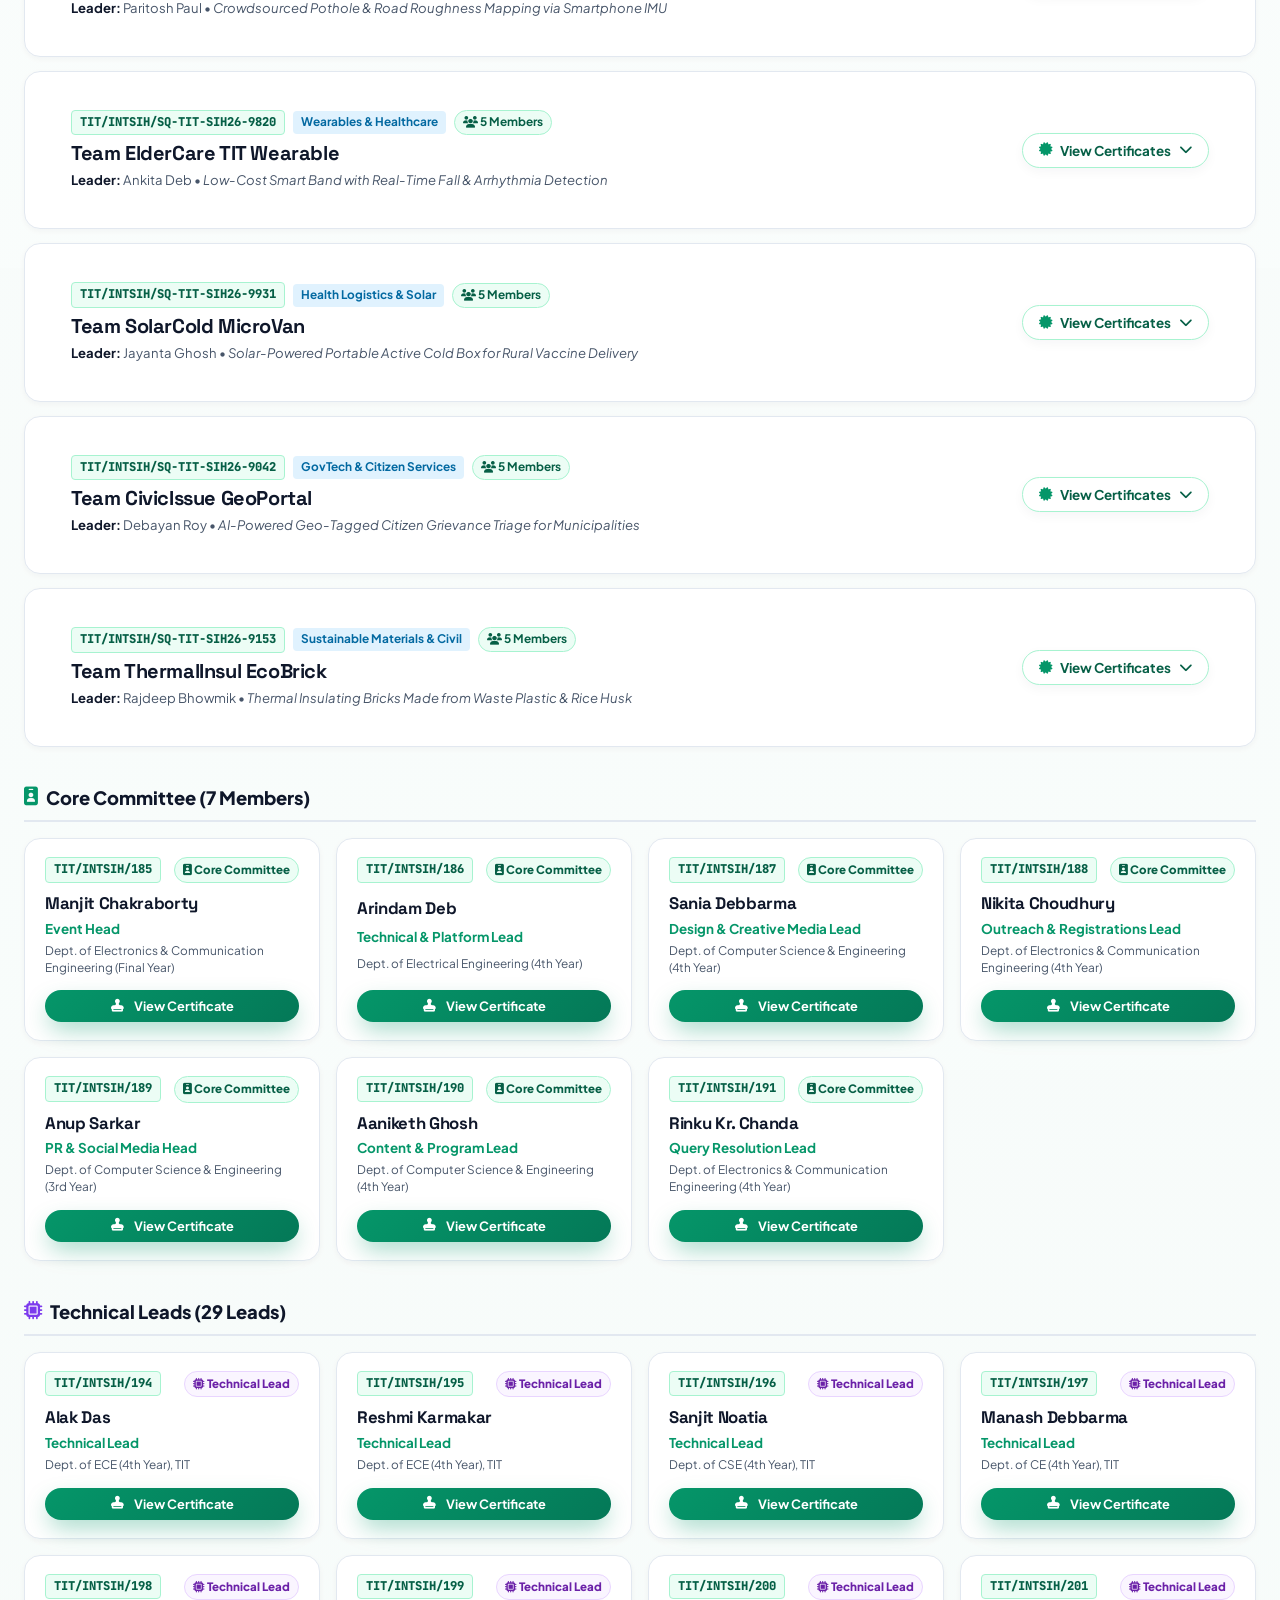
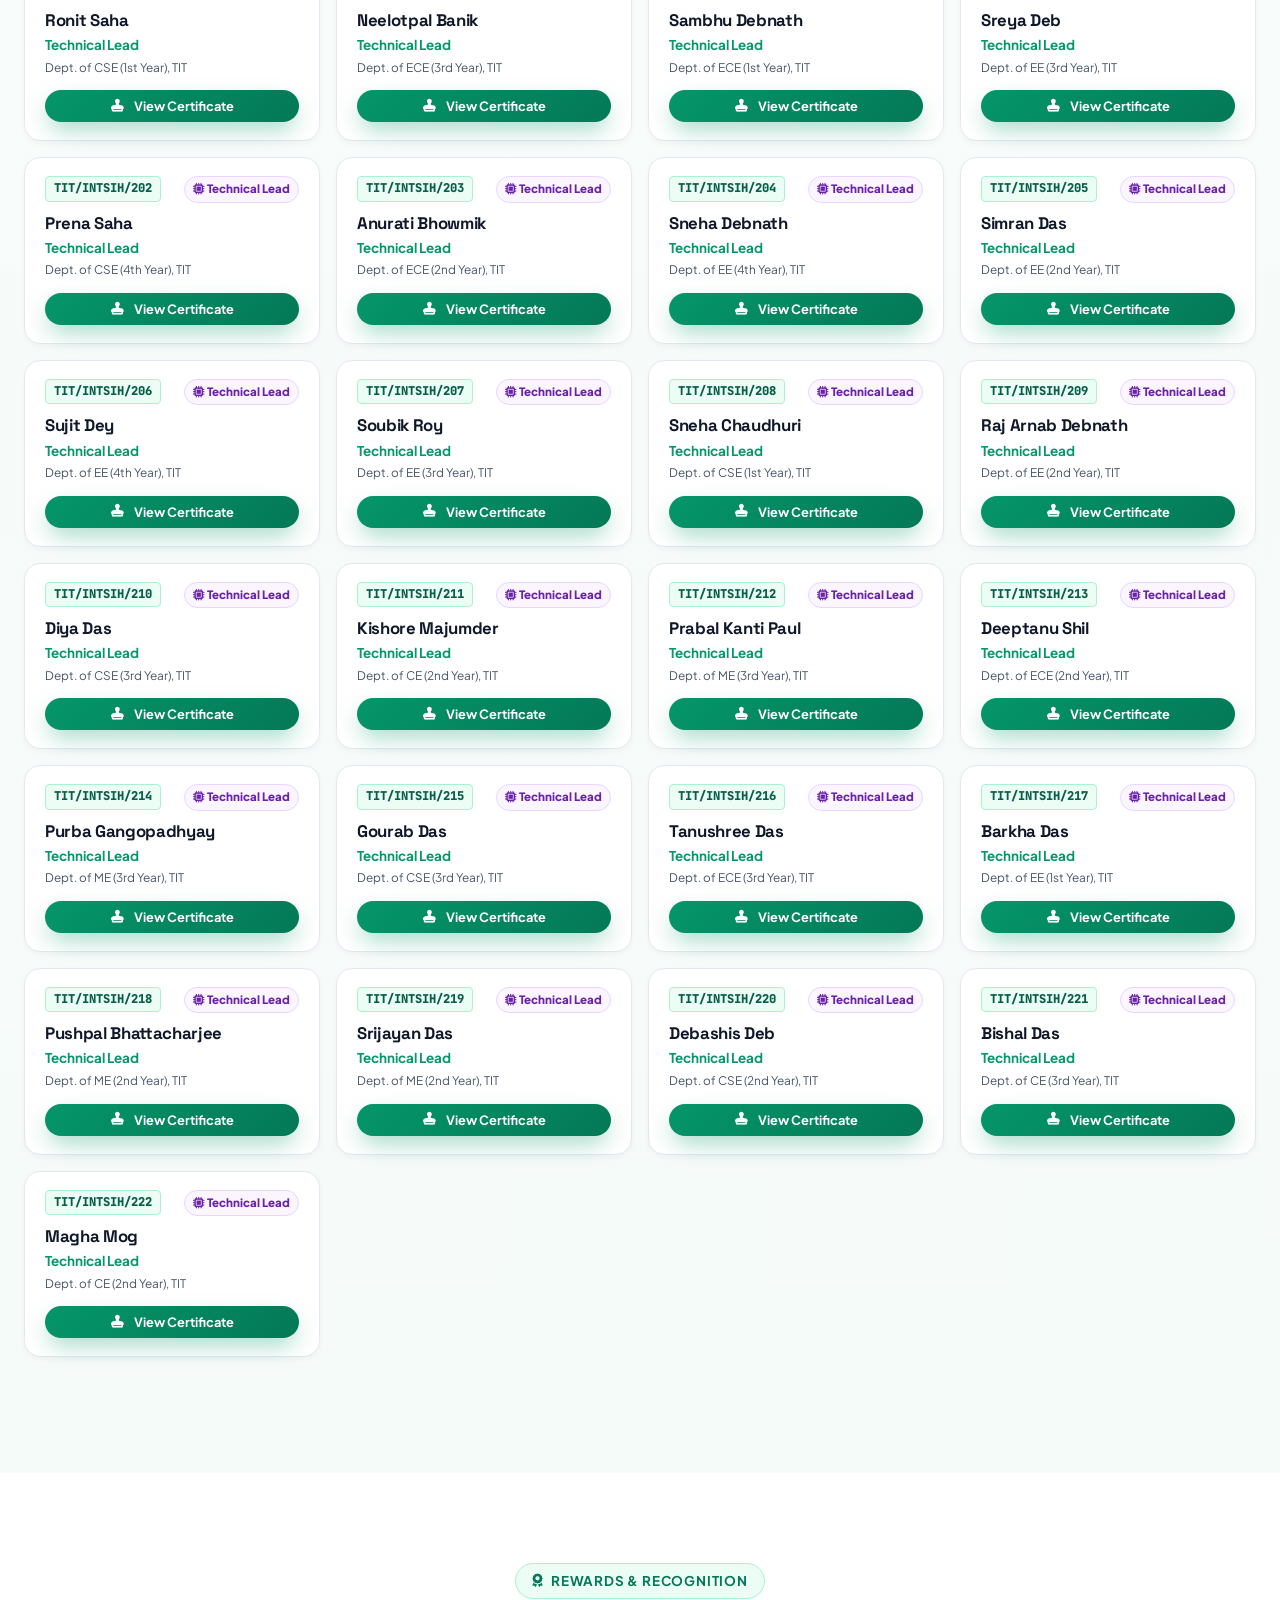
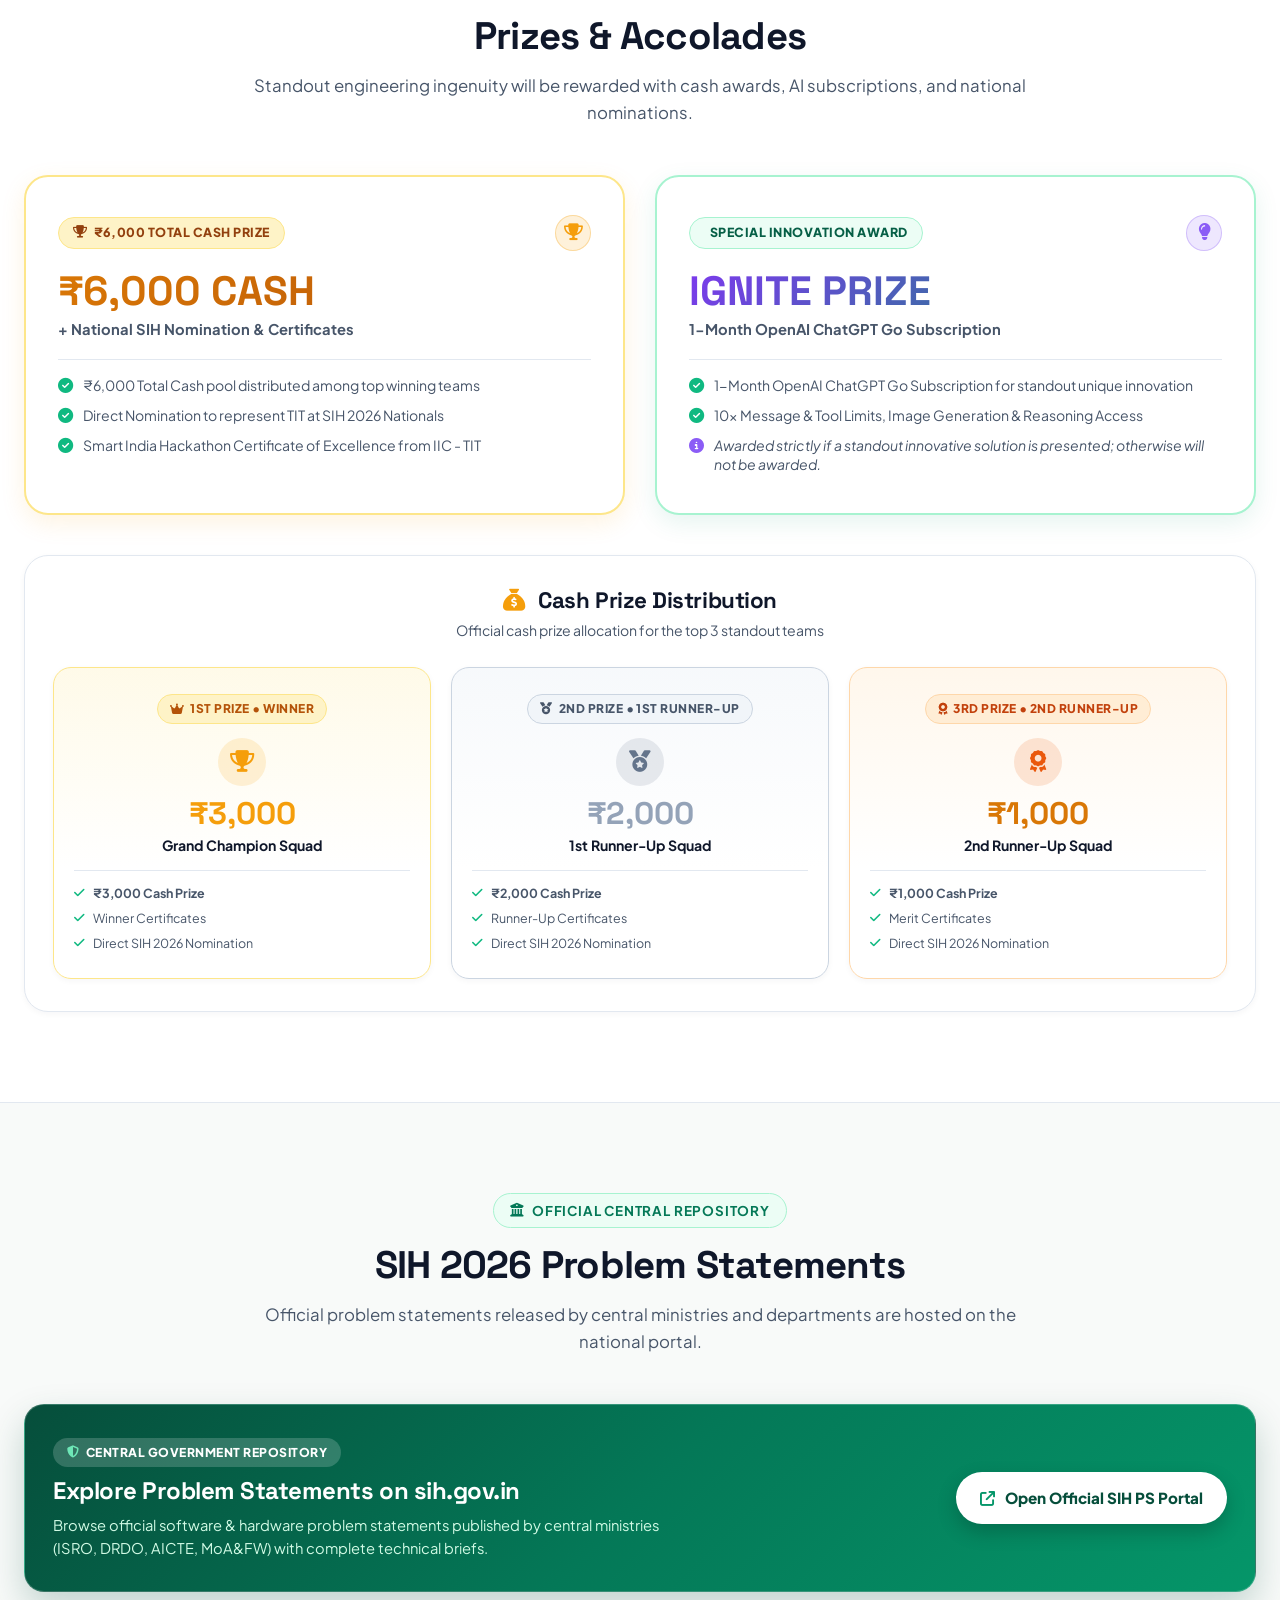
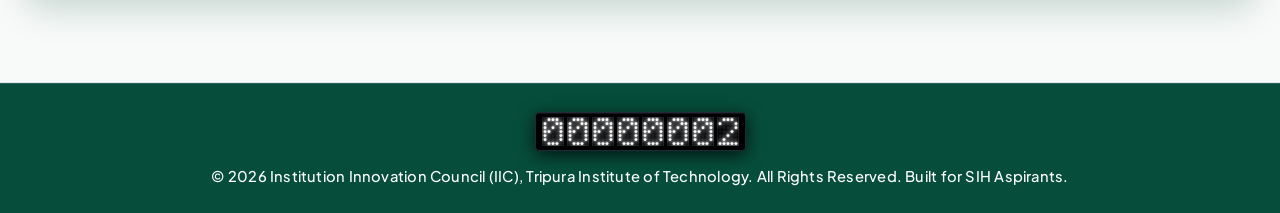
==== commit ff0ff1f6: "revert: return to previous code (59379d7)" ====
--- a/index.html
+++ b/index.html
@@ -2128,19 +2128,13 @@
   <!-- Google Firebase App & Firestore SDKs (Compat v10) -->
   <script src="https://www.gstatic.com/firebasejs/10.8.0/firebase-app-compat.js"></script>
   <script src="https://www.gstatic.com/firebasejs/10.8.0/firebase-firestore-compat.js"></script>
-  <!-- Canvas Confetti CDN -->
-  <script src="https://cdn.jsdelivr.net/npm/canvas-confetti@1.6.0/dist/confetti.browser.min.js"></script>
-
-  <!-- Google Firebase App & Firestore SDKs (Compat v10) -->
-  <script src="https://www.gstatic.com/firebasejs/10.8.0/firebase-app-compat.js"></script>
-  <script src="https://www.gstatic.com/firebasejs/10.8.0/firebase-firestore-compat.js"></script>
   <script src="https://www.gstatic.com/firebasejs/10.8.0/firebase-auth-compat.js"></script>
 
   <!-- Google Identity Services (GSI) SDK -->
   <script src="https://accounts.google.com/gsi/client" async defer></script>
 
   <!-- Main Application Script -->
-  <script src="script.js?v=2026.9.7"></script>
+  <script src="script.js?v=2026.9.4"></script>
 </body>
 
 </html>
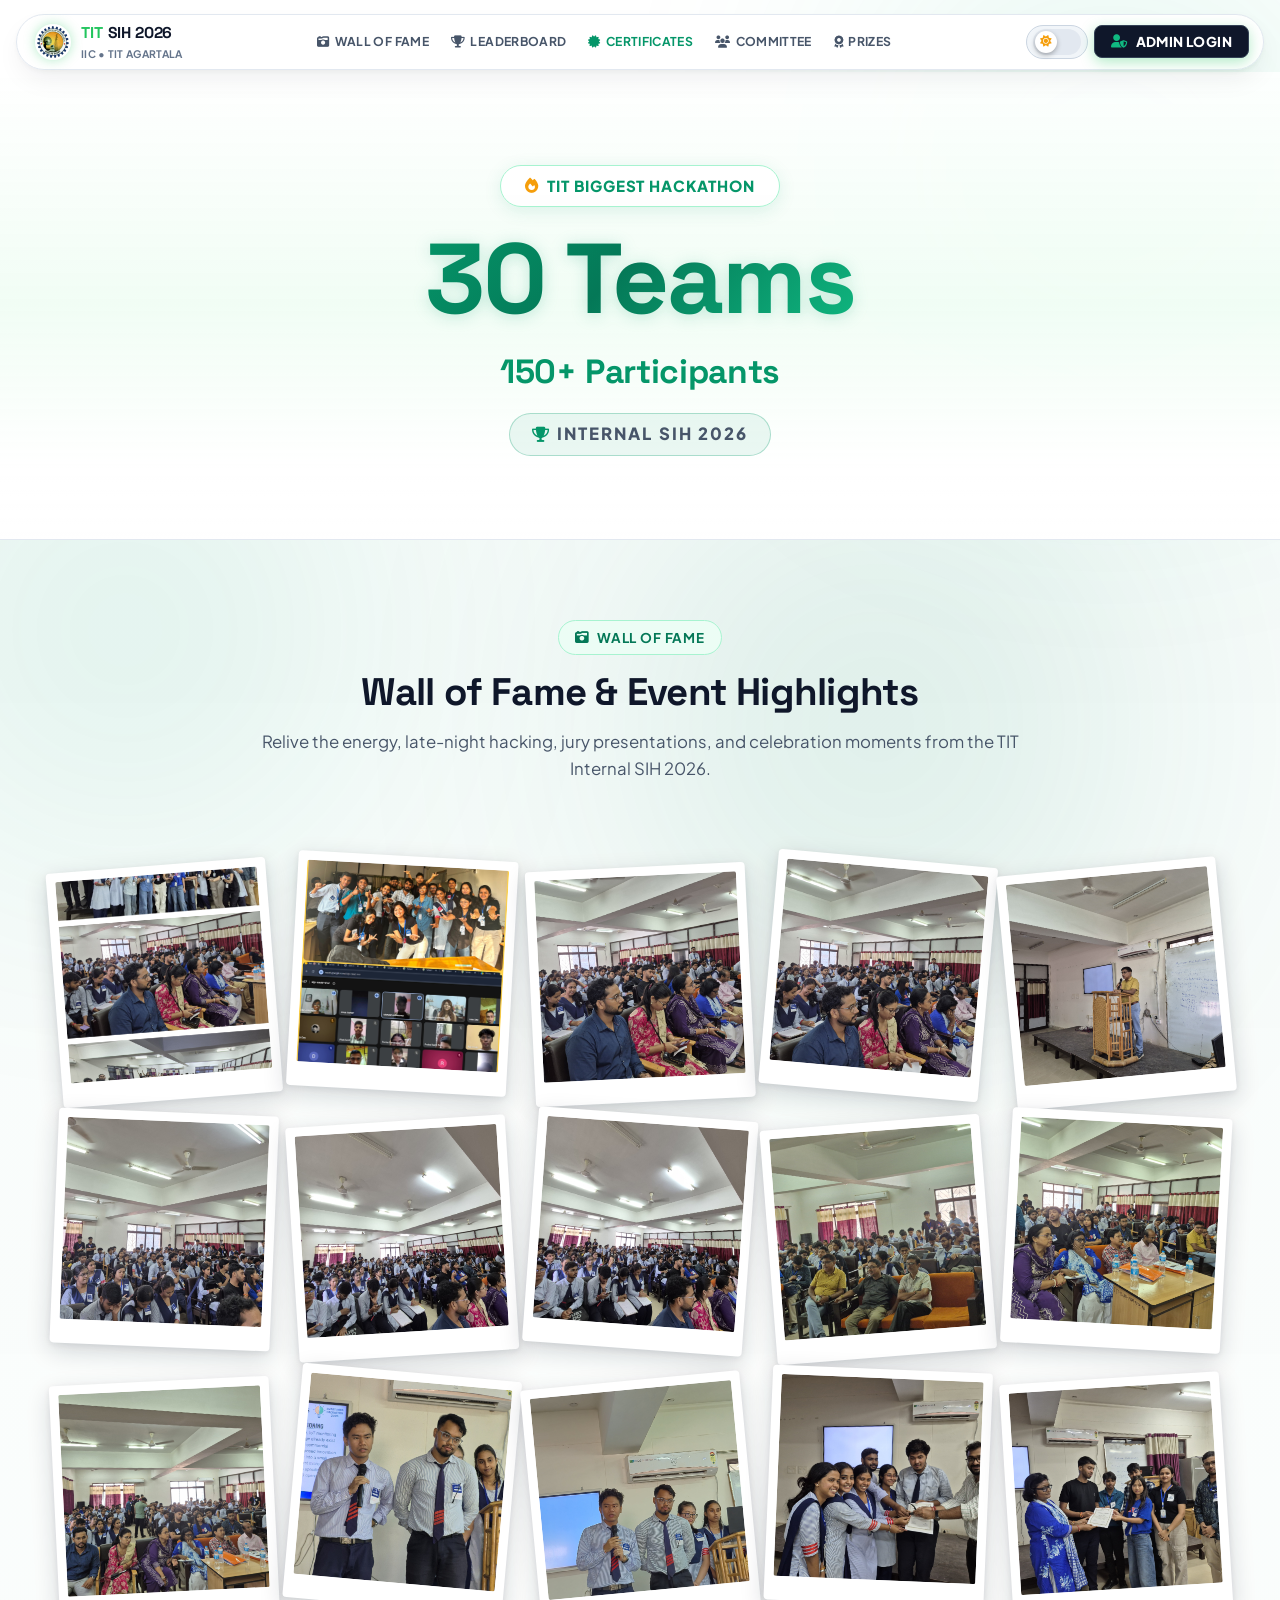
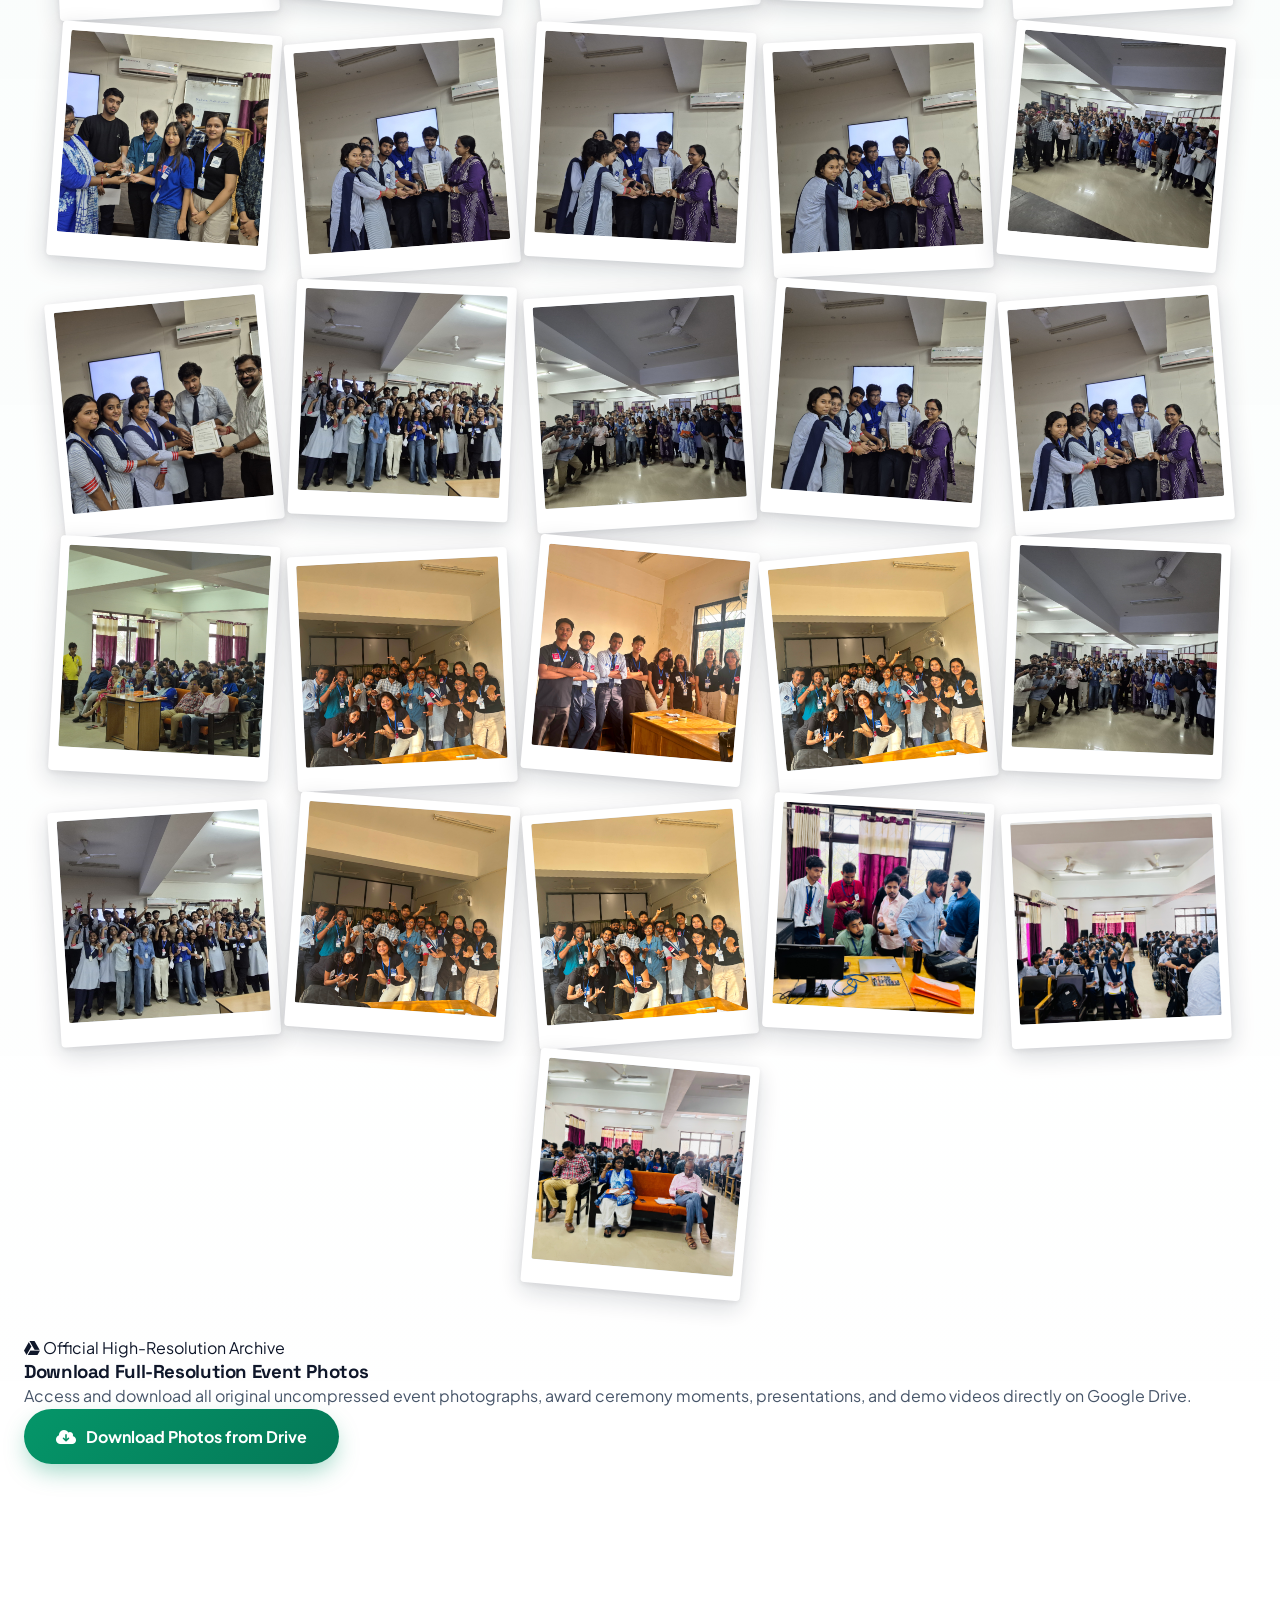
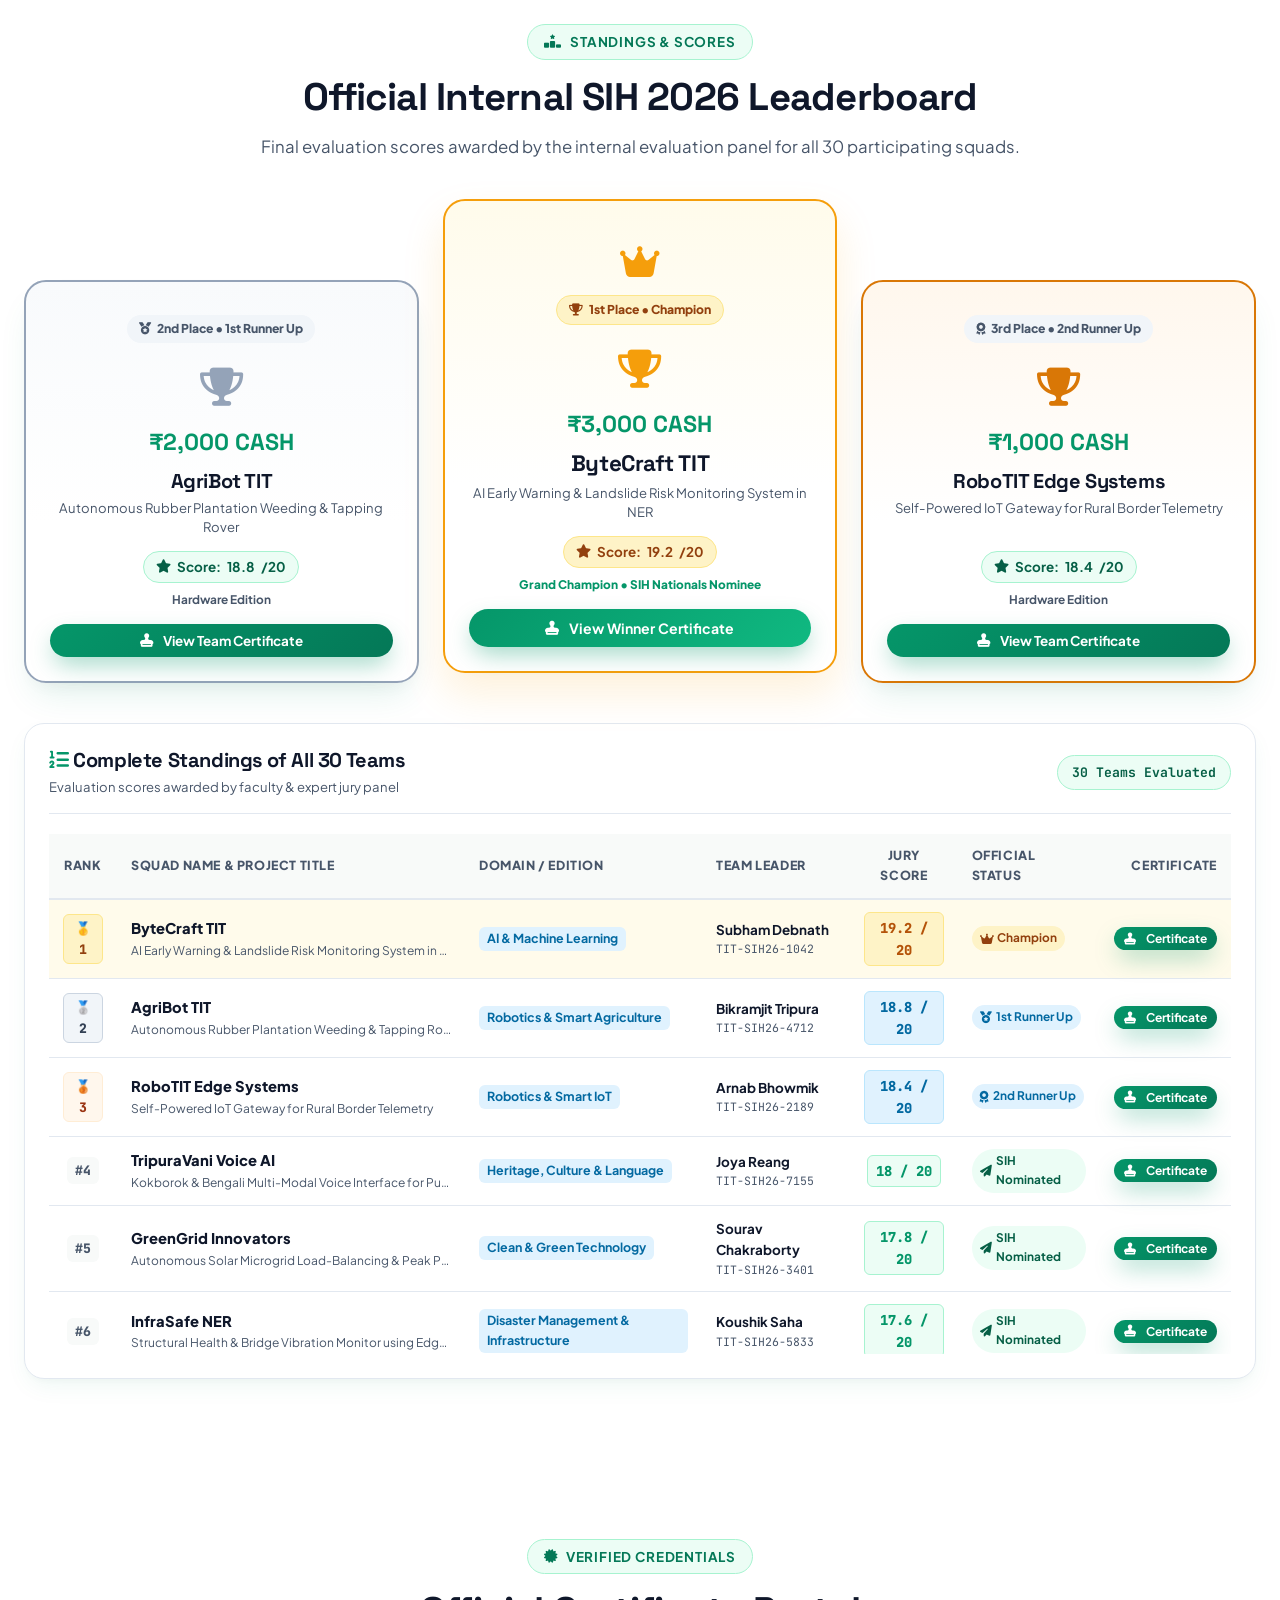
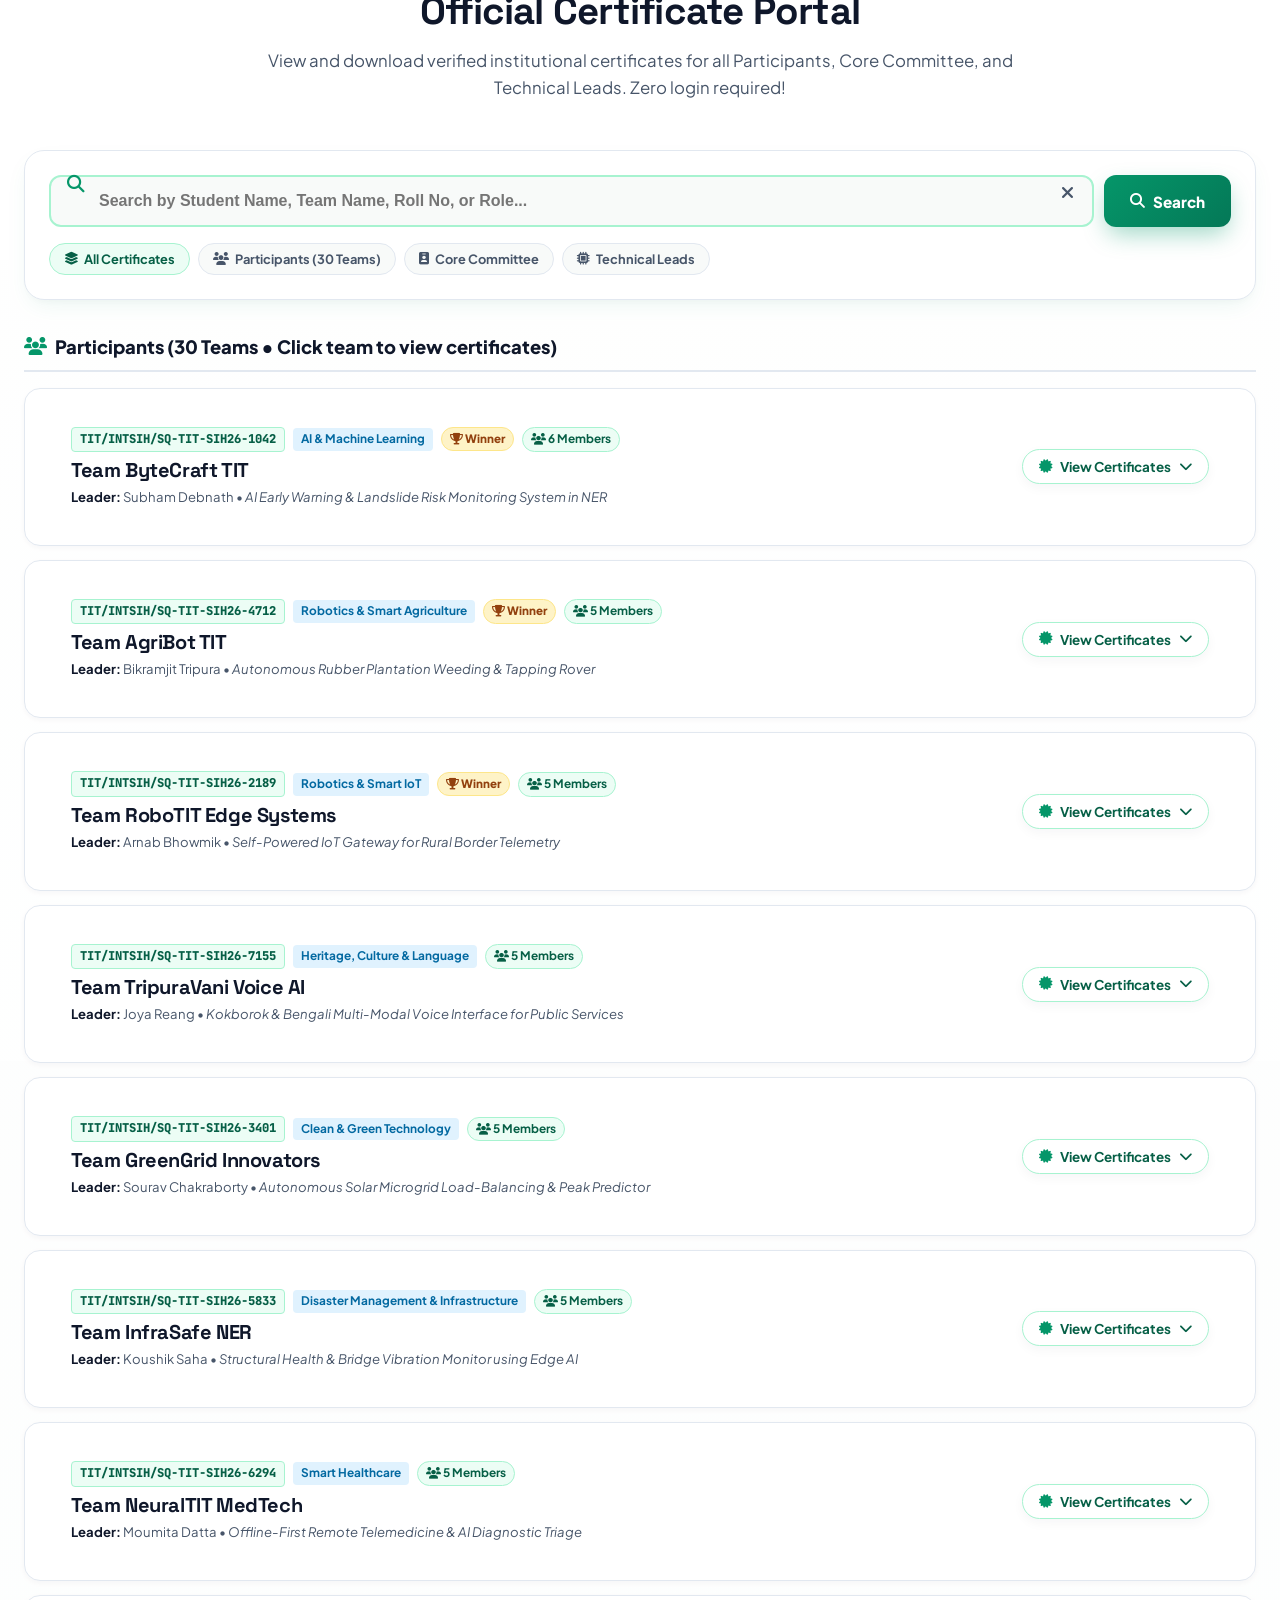
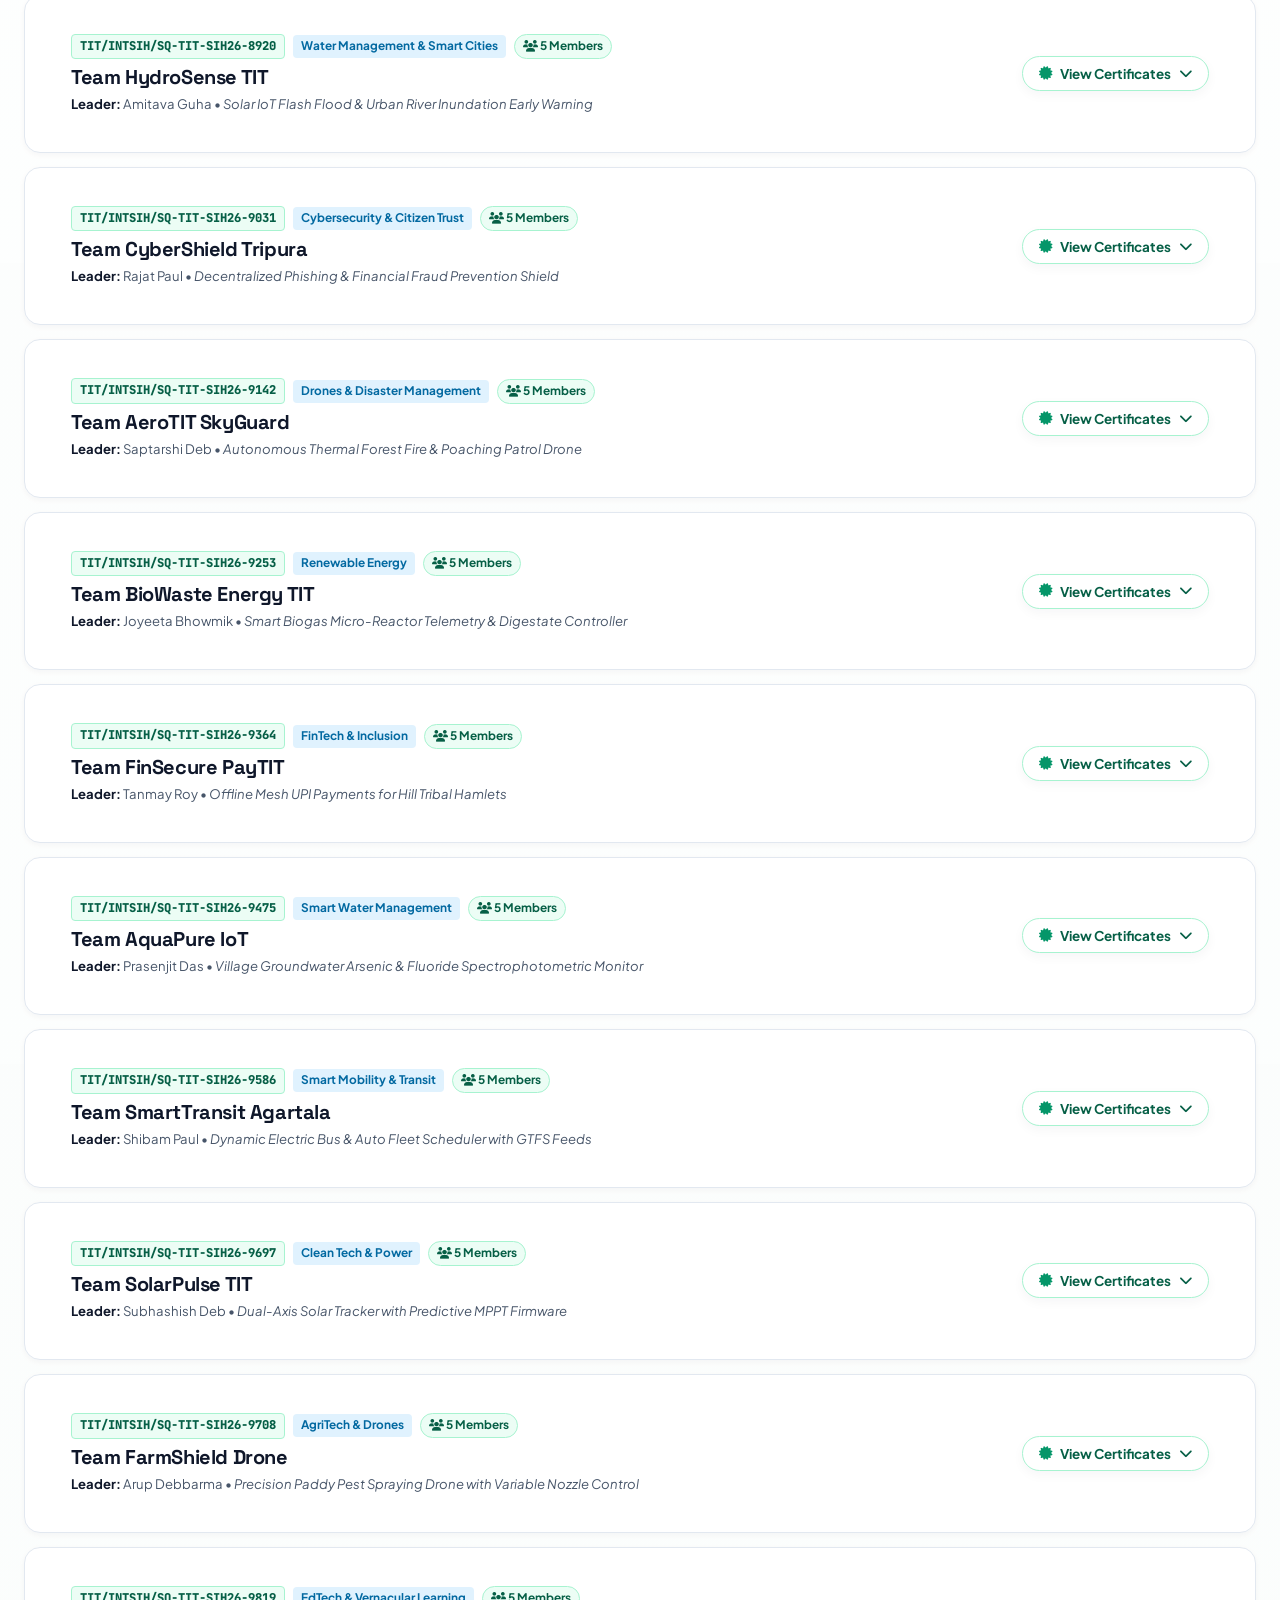
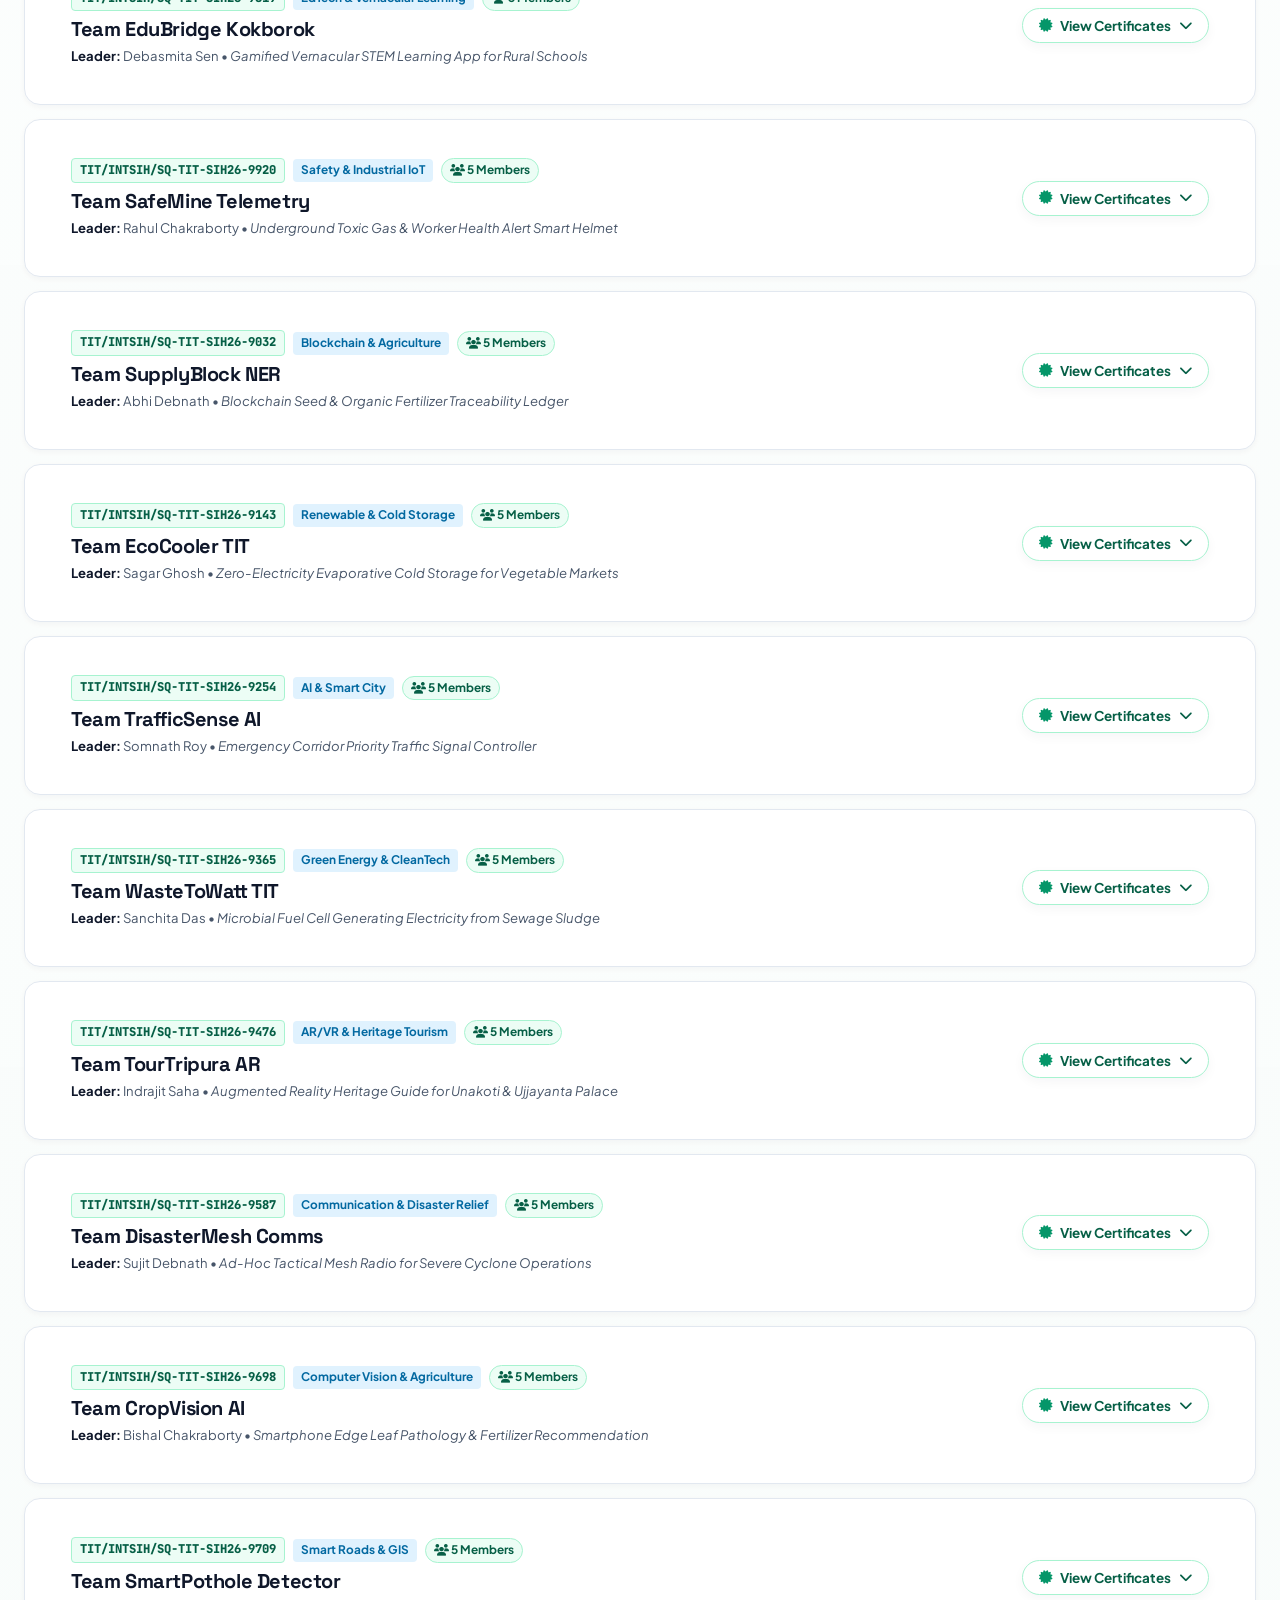
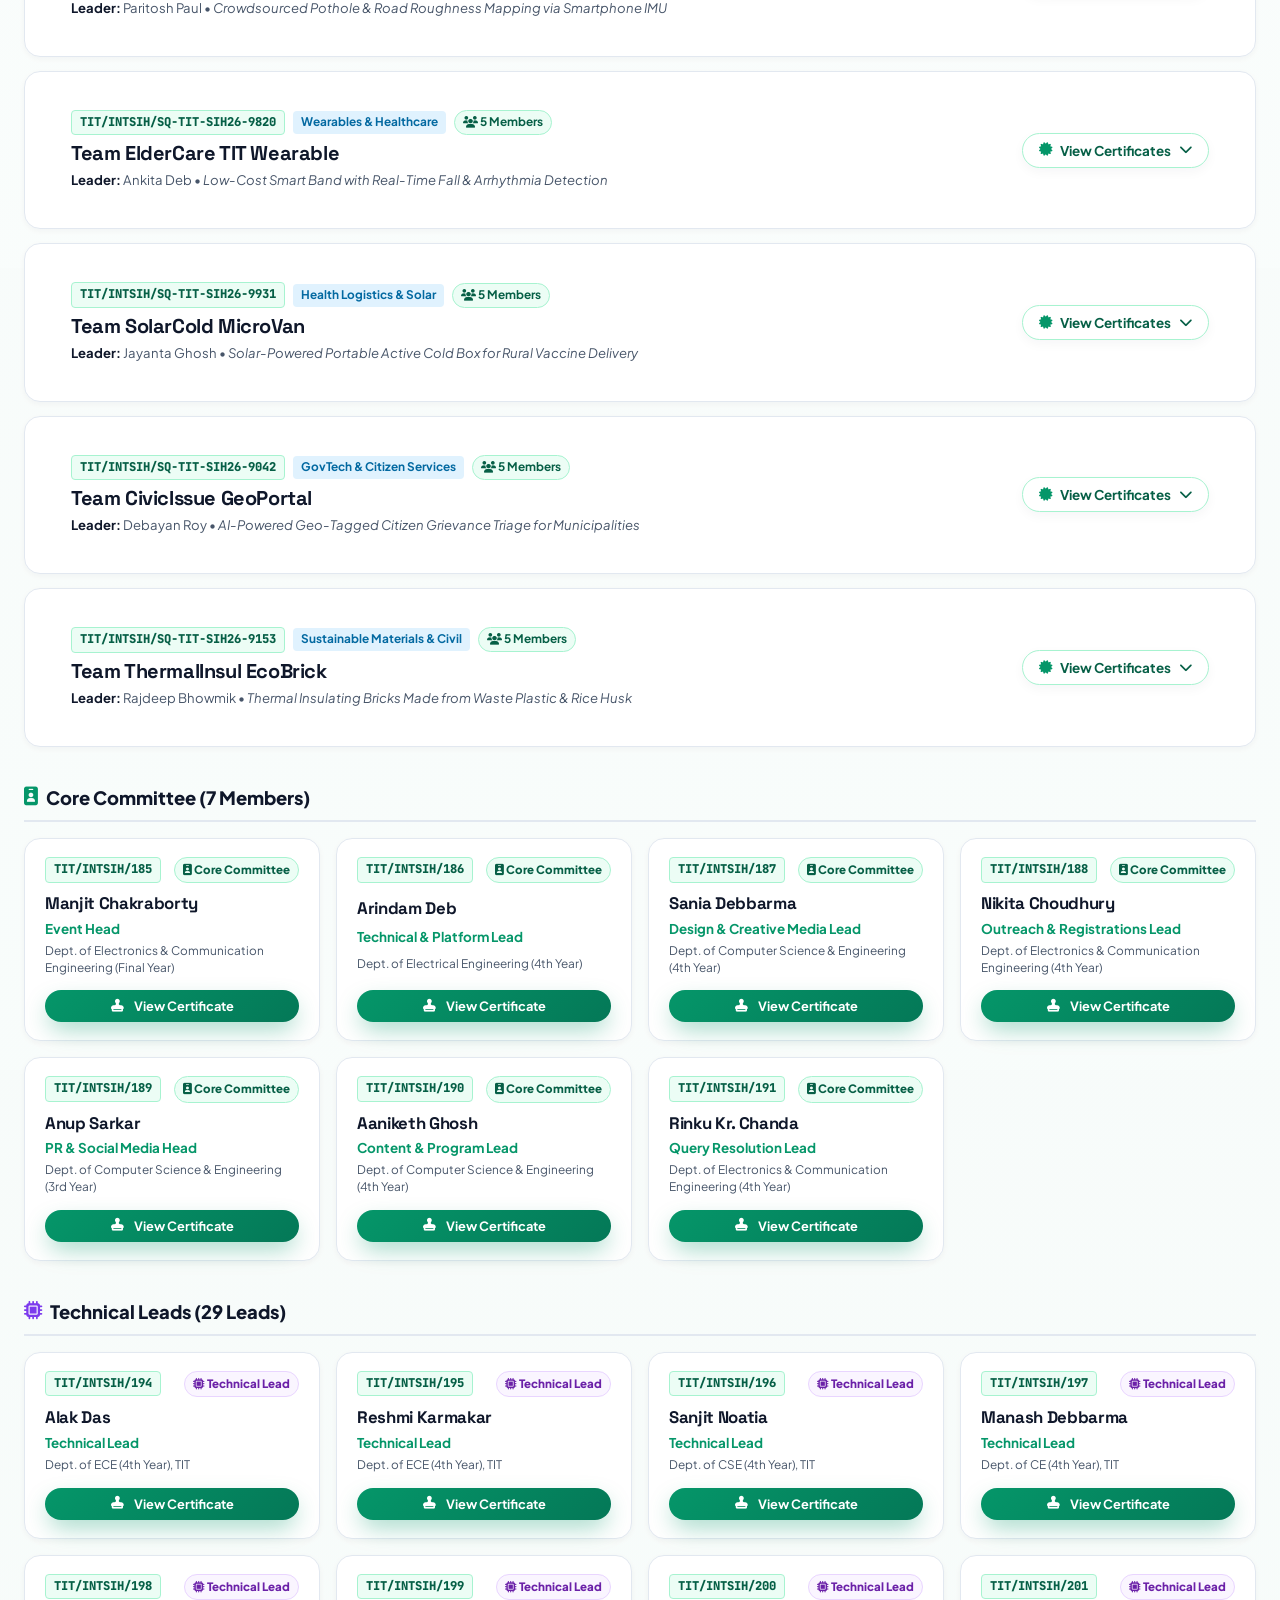
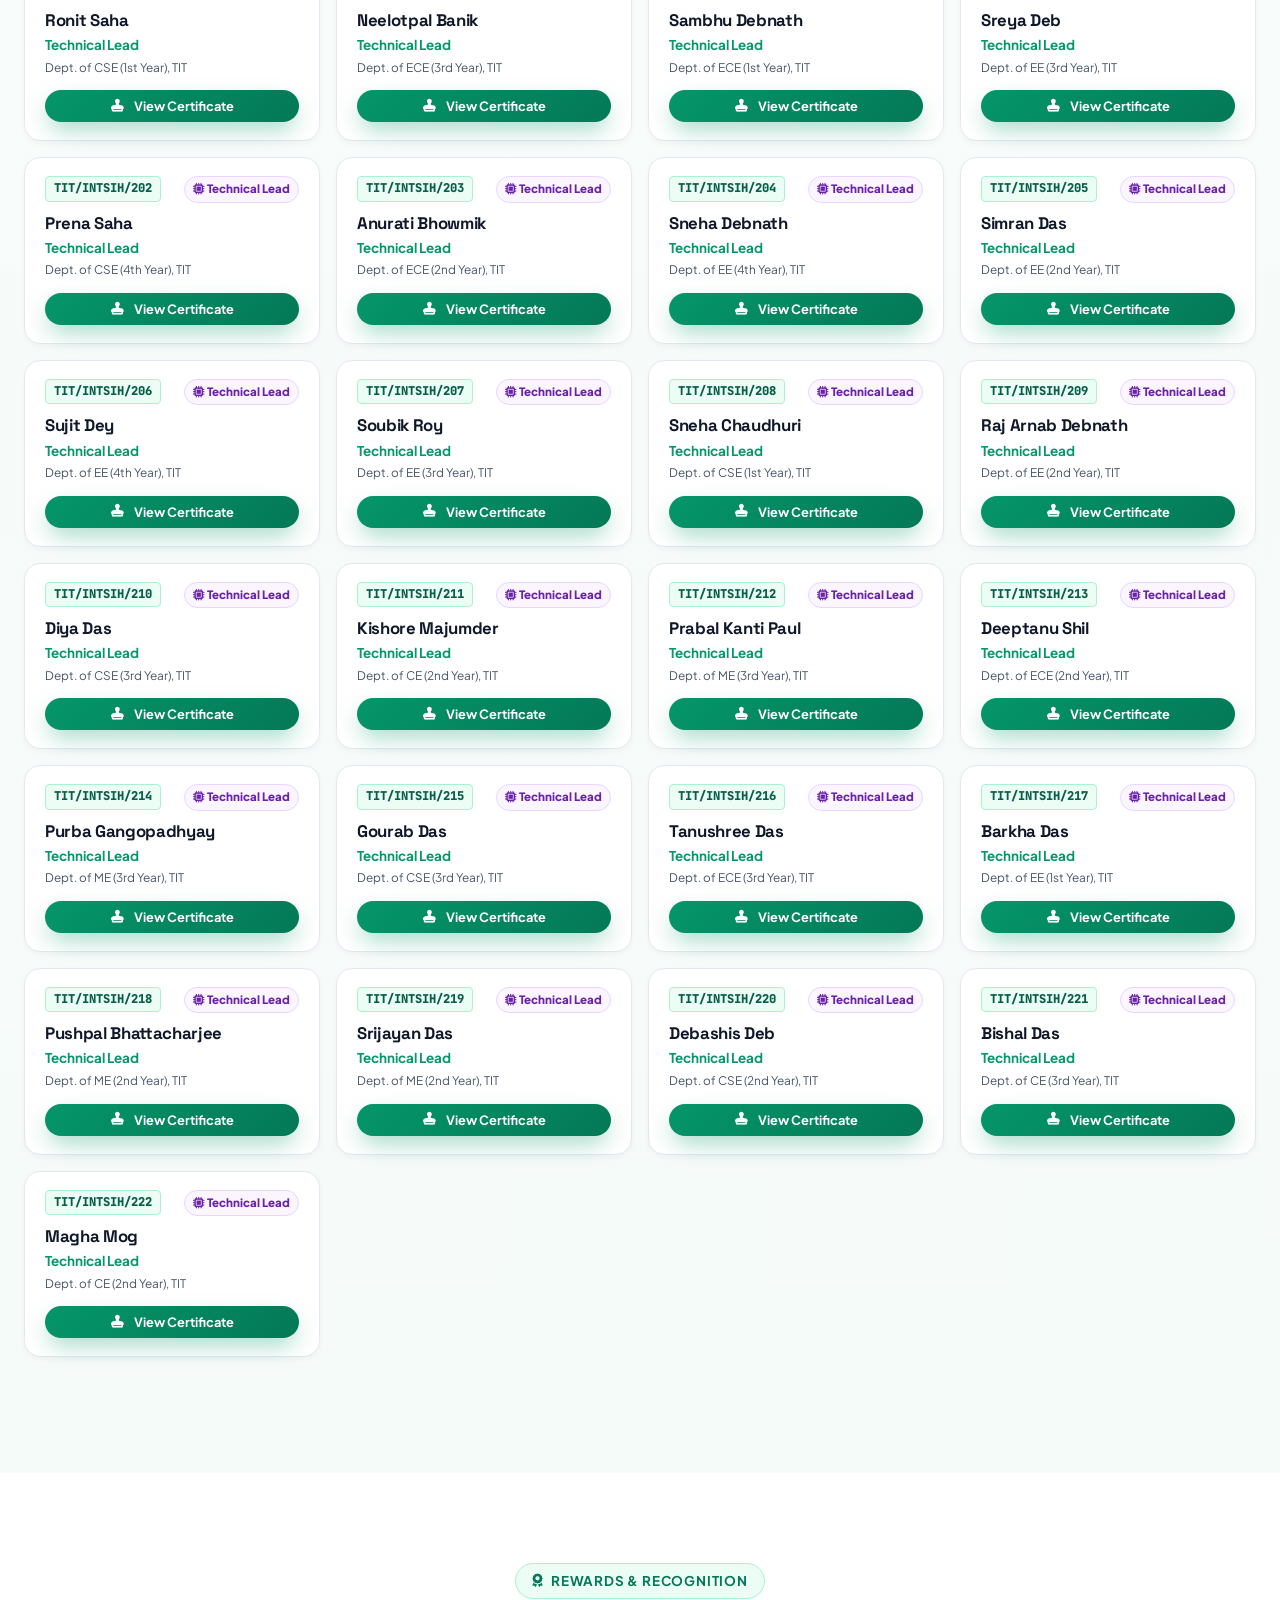
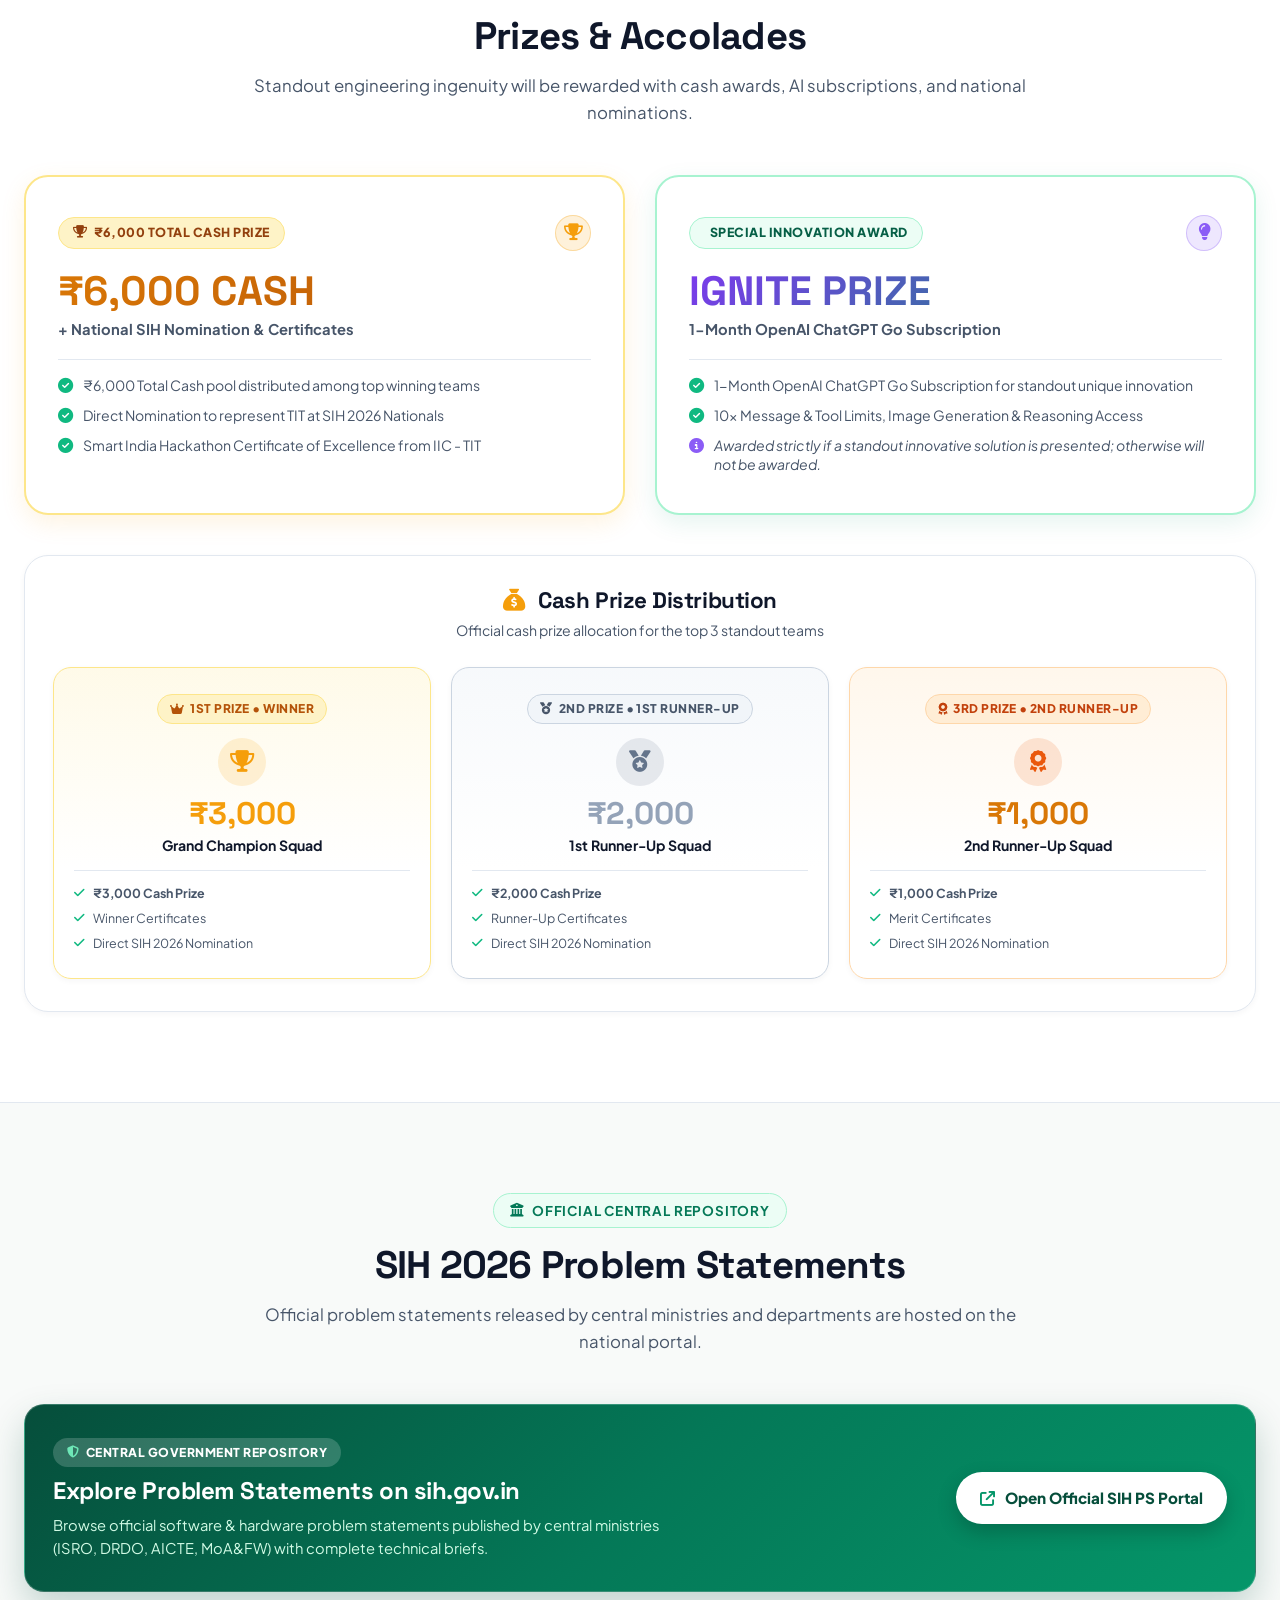
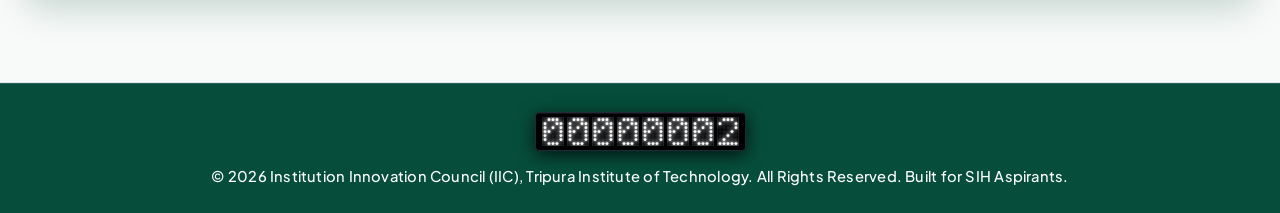
==== commit c6b38b86: "feat: simplify navigation to Admin Login only, remove student registration and sign-in" ====
--- a/index.html
+++ b/index.html
@@ -1033,12 +1033,6 @@
         <button type="submit" class="btn-3d-primary" style="width: 100%; justify-content: center; margin-top: 16px;">
           <i class="fa-solid fa-key"></i> Unlock Master Console
         </button>
-
-        <div style="text-align: center; margin-top: 14px;">
-          <button type="button" class="btn-text-link" onclick="closeDedicatedAdminModal(); openAuthModal();">
-            ← Switch to Student Sign In
-          </button>
-        </div>
       </form>
     </div>
   </div>
@@ -1516,8 +1510,8 @@
           <button class="btn-3d-secondary" onclick="closeCertificateModal()" style="padding: 8px 16px; font-size: 0.85rem;">
             Close
           </button>
-          <button class="btn-3d-primary" id="btn-print-certificate" onclick="printCertificate()" style="padding: 8px 20px; font-size: 0.85rem;">
-            <i class="fa-solid fa-print"></i> Print / Save PDF
+          <button class="btn-3d-primary" id="btn-download-certificate" onclick="downloadCertificatePNG()" style="padding: 8px 22px; font-size: 0.88rem; background: #059669; border-color: #047857; font-weight: 800;">
+            <i class="fa-solid fa-download"></i> Download PNG Certificate
           </button>
         </div>
       </div>
@@ -2133,8 +2127,11 @@
   <!-- Google Identity Services (GSI) SDK -->
   <script src="https://accounts.google.com/gsi/client" async defer></script>
 
+  <!-- HTML to Canvas Renderer for Certificate PNG Generation -->
+  <script src="html2canvas.min.js"></script>
+
   <!-- Main Application Script -->
-  <script src="script.js?v=2026.9.4"></script>
+  <script src="script.js?v=2026.9.5"></script>
 </body>
 
 </html>
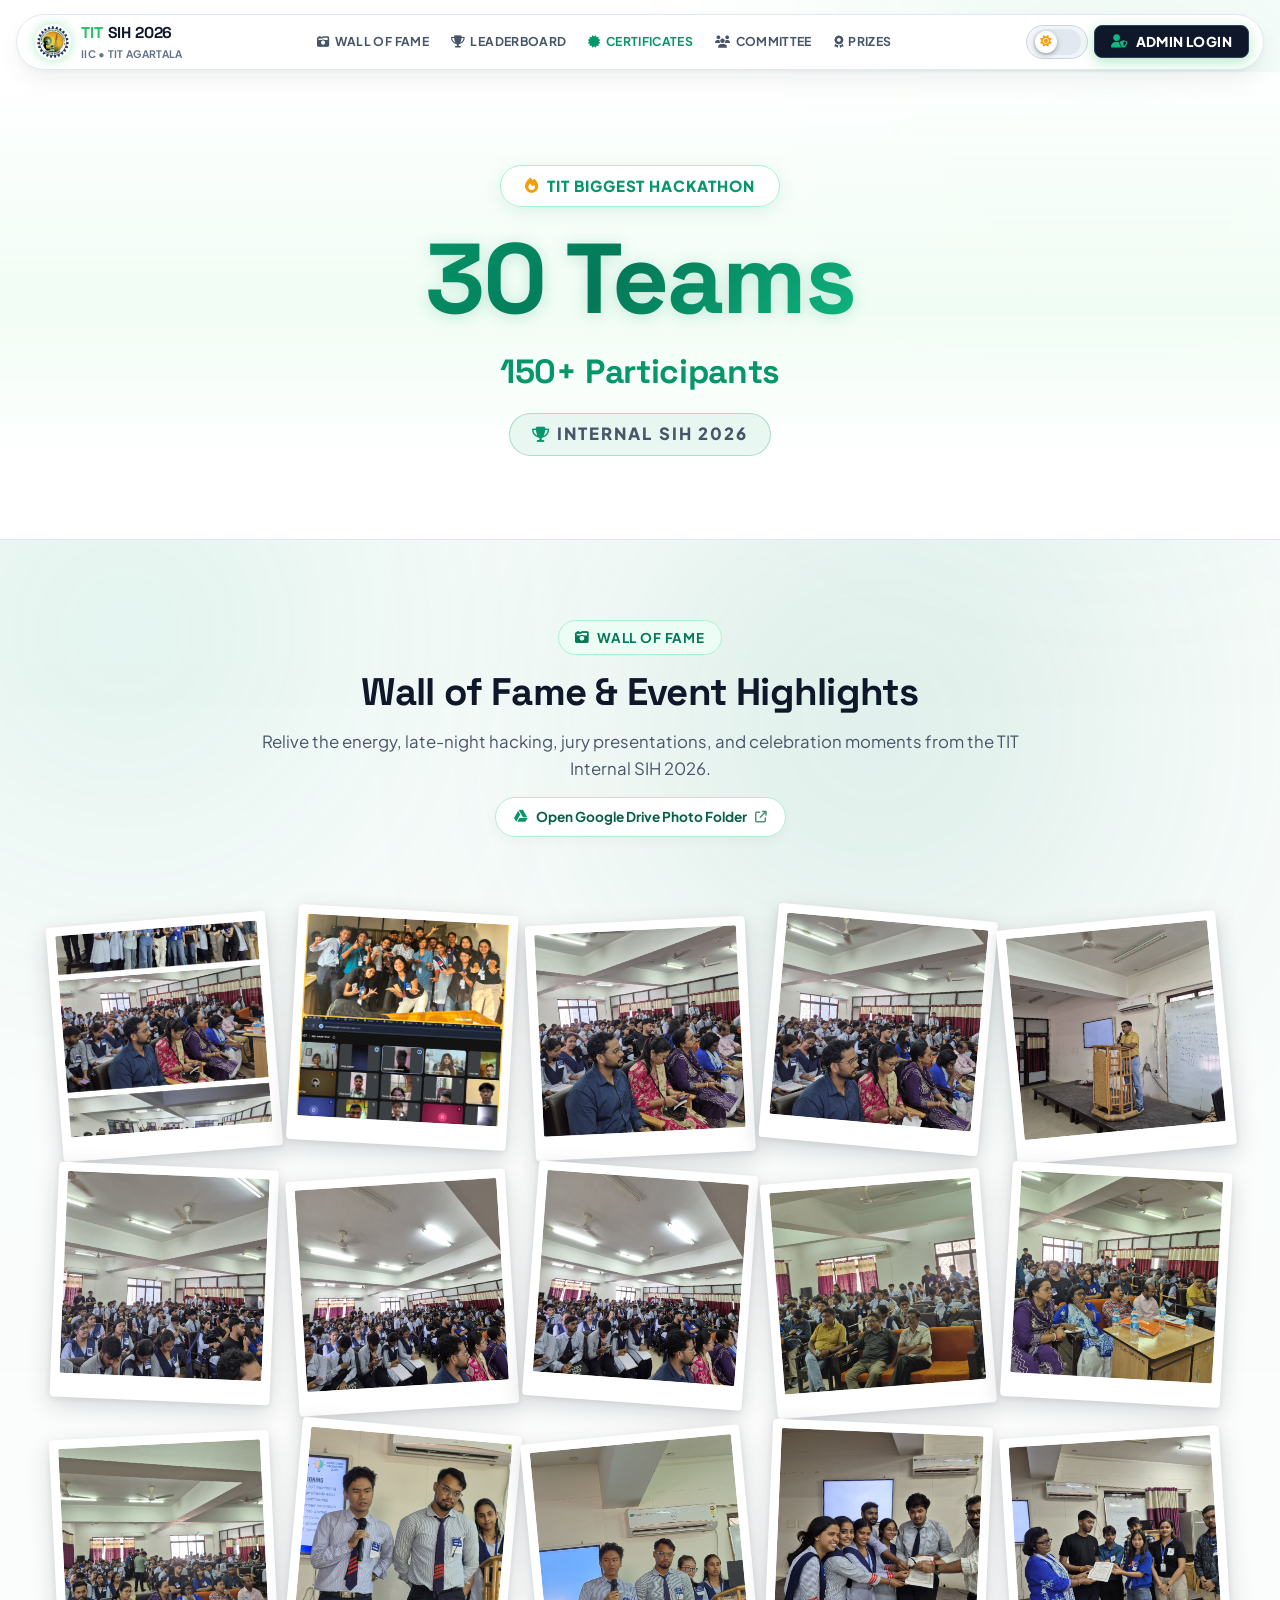
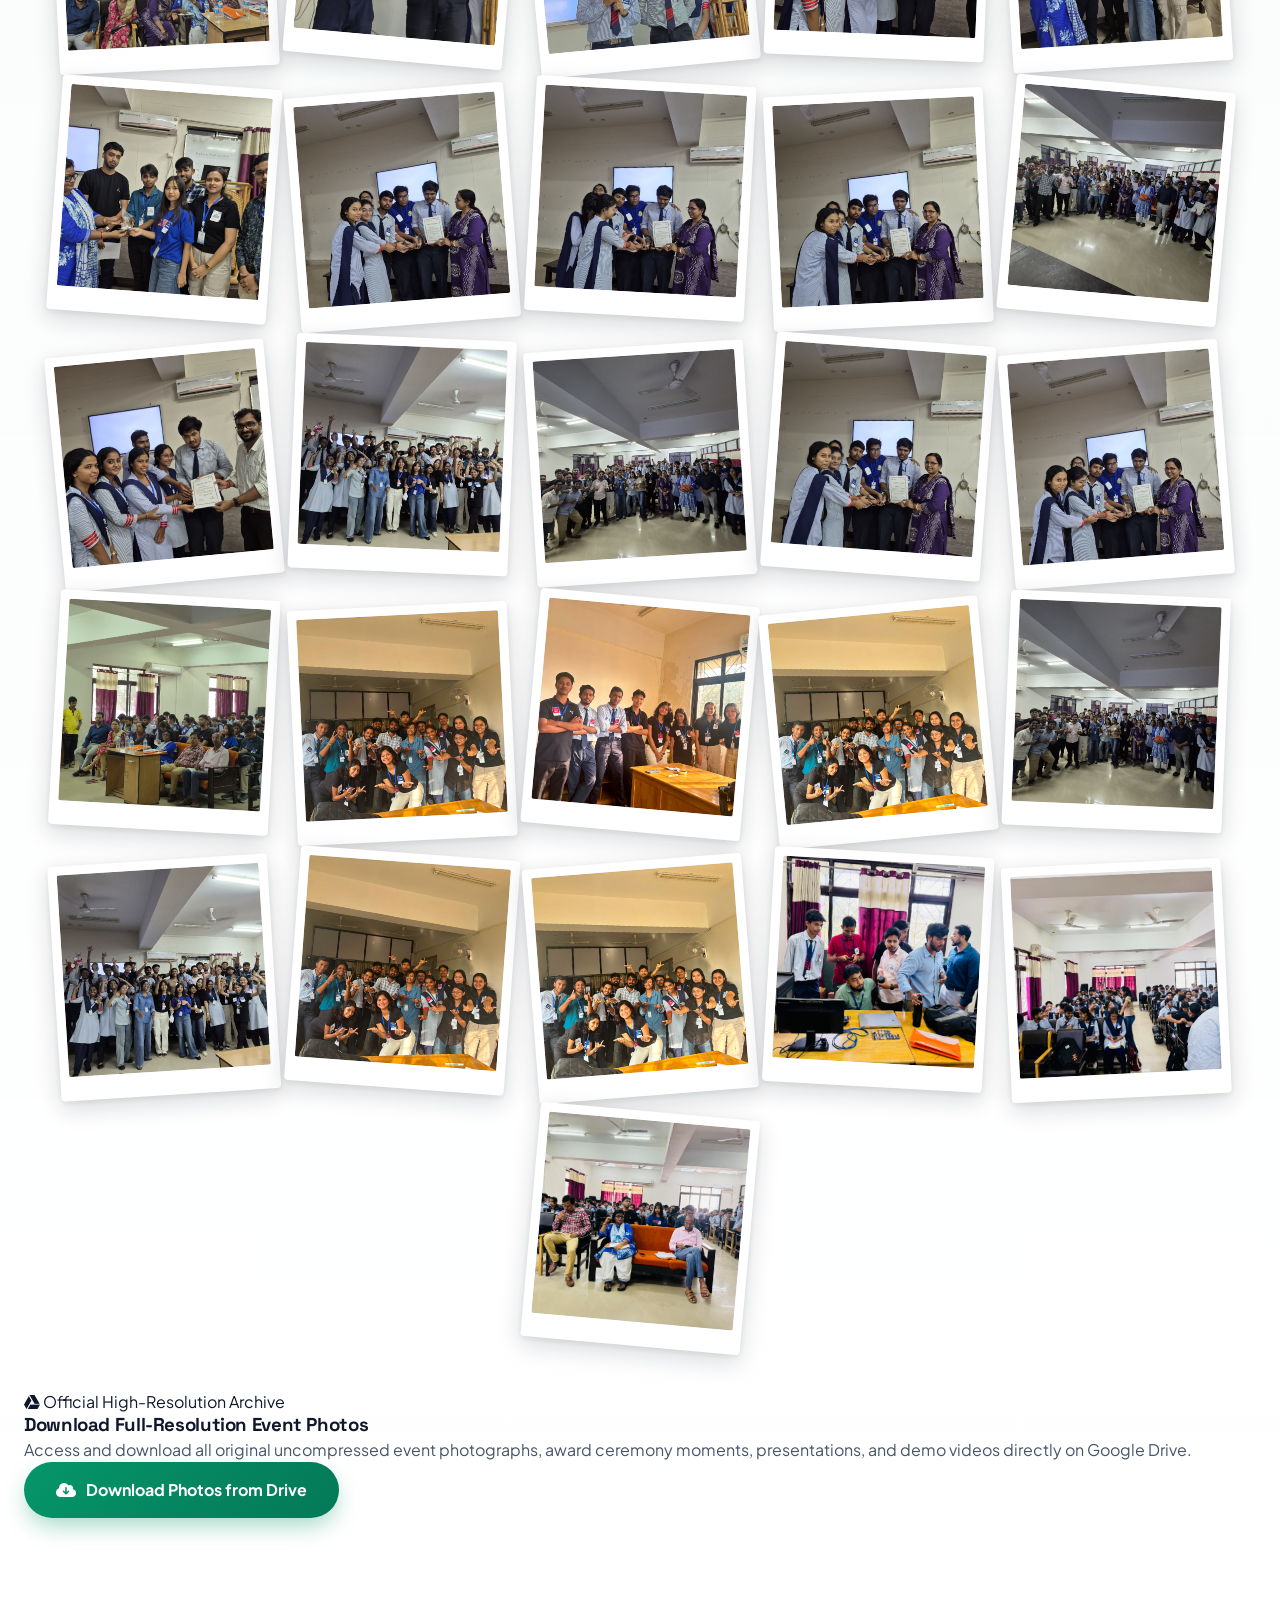
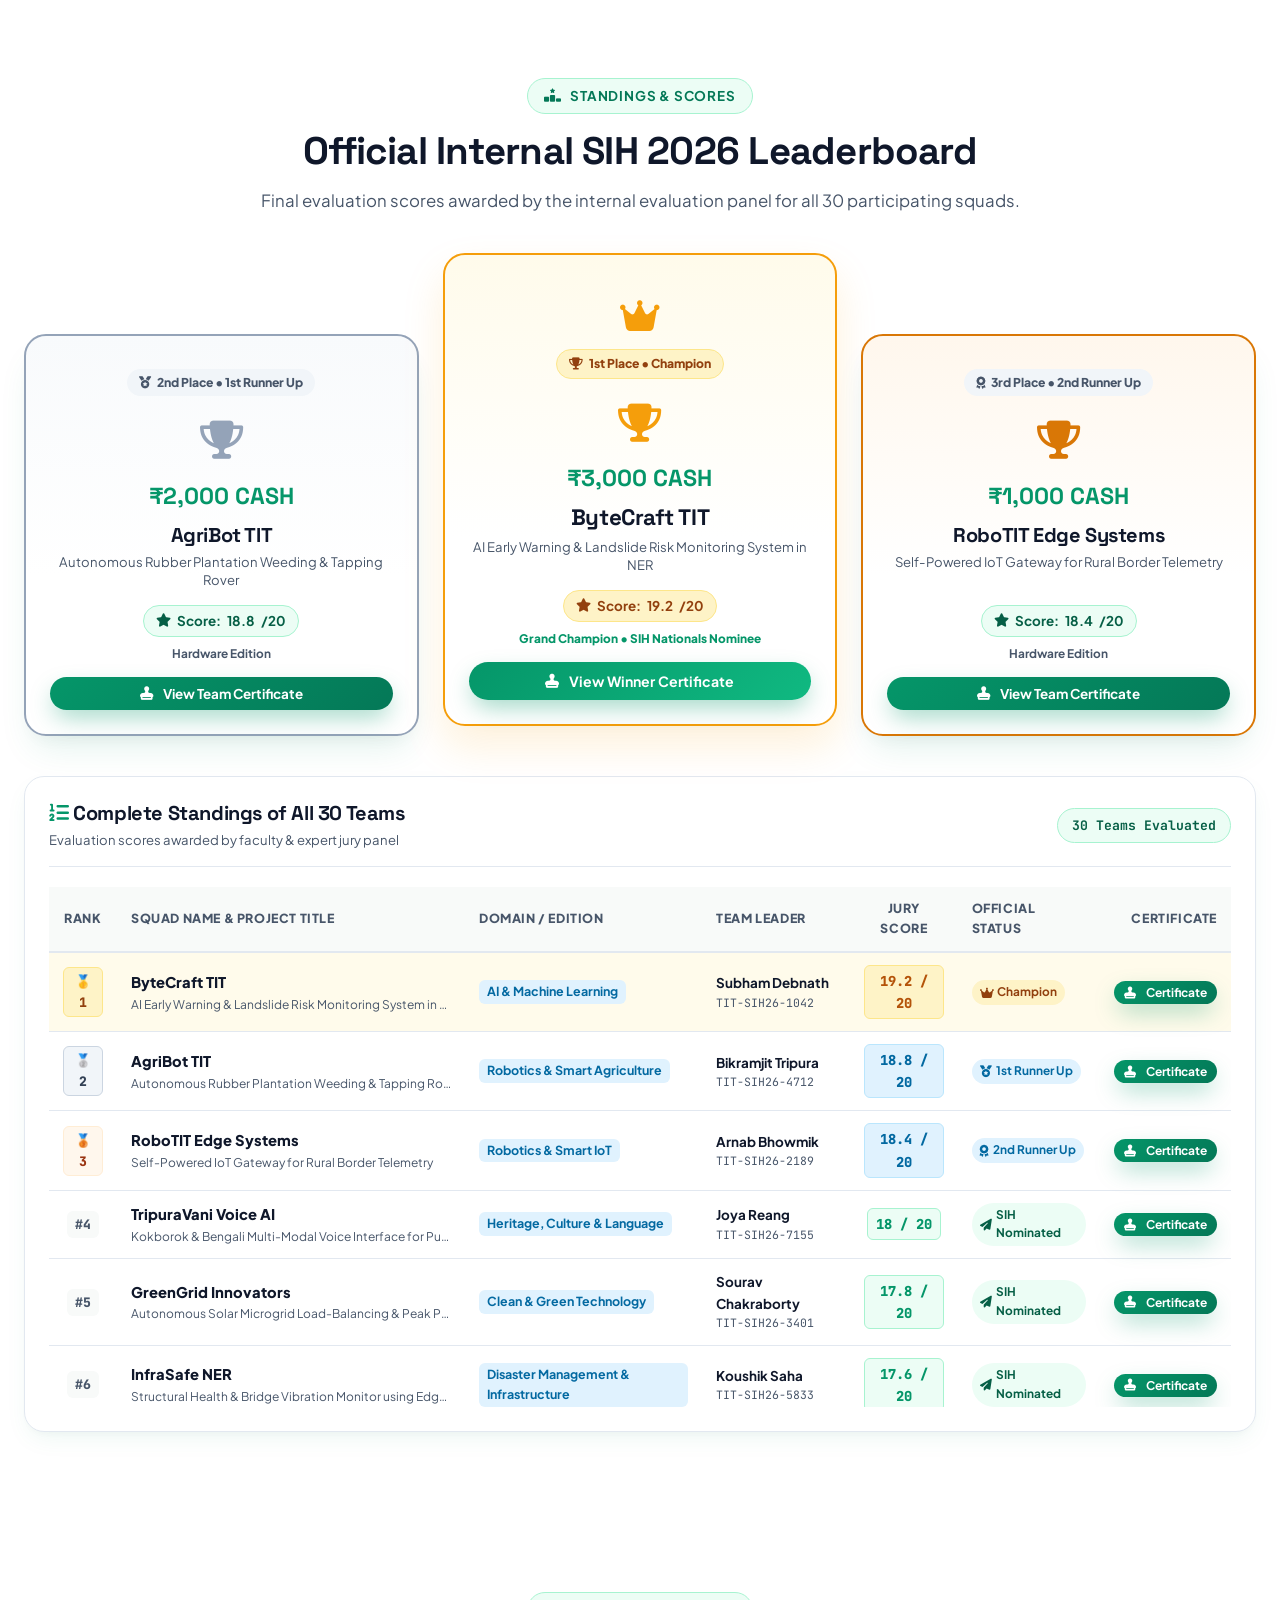
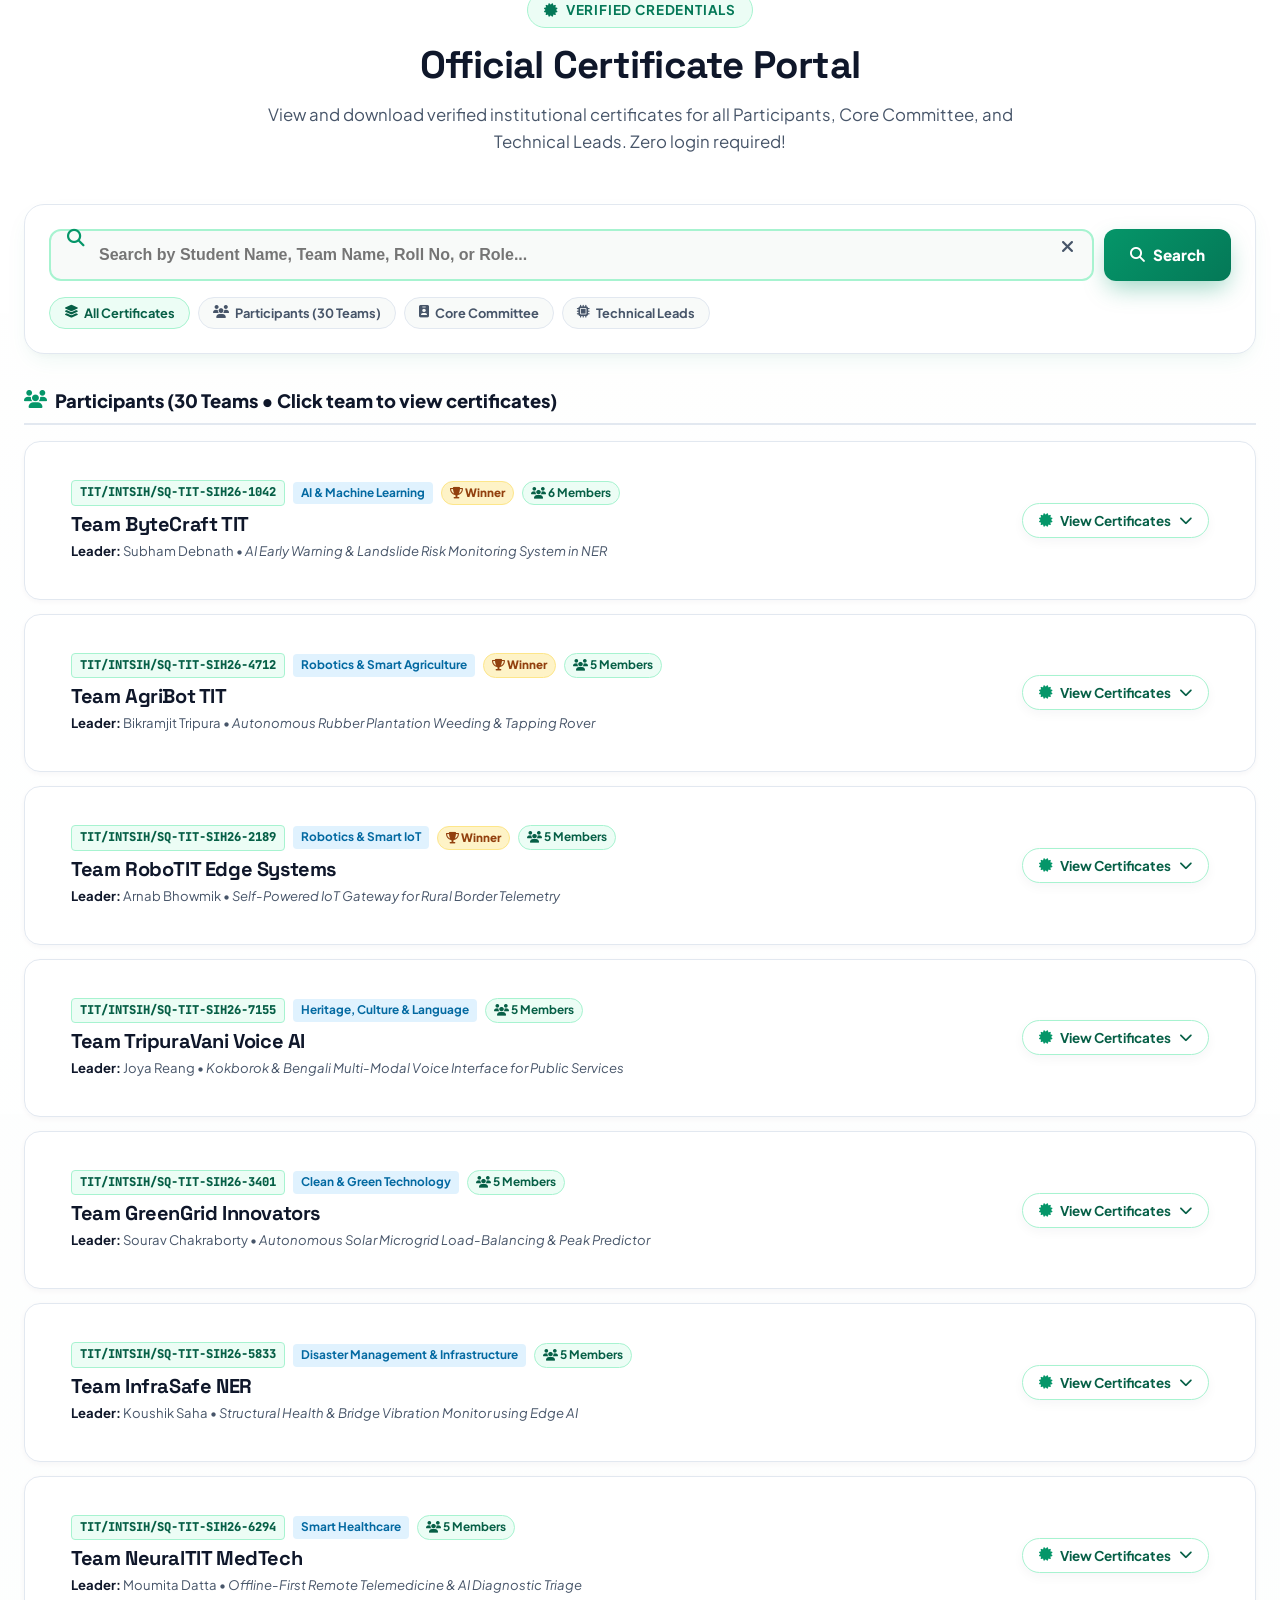
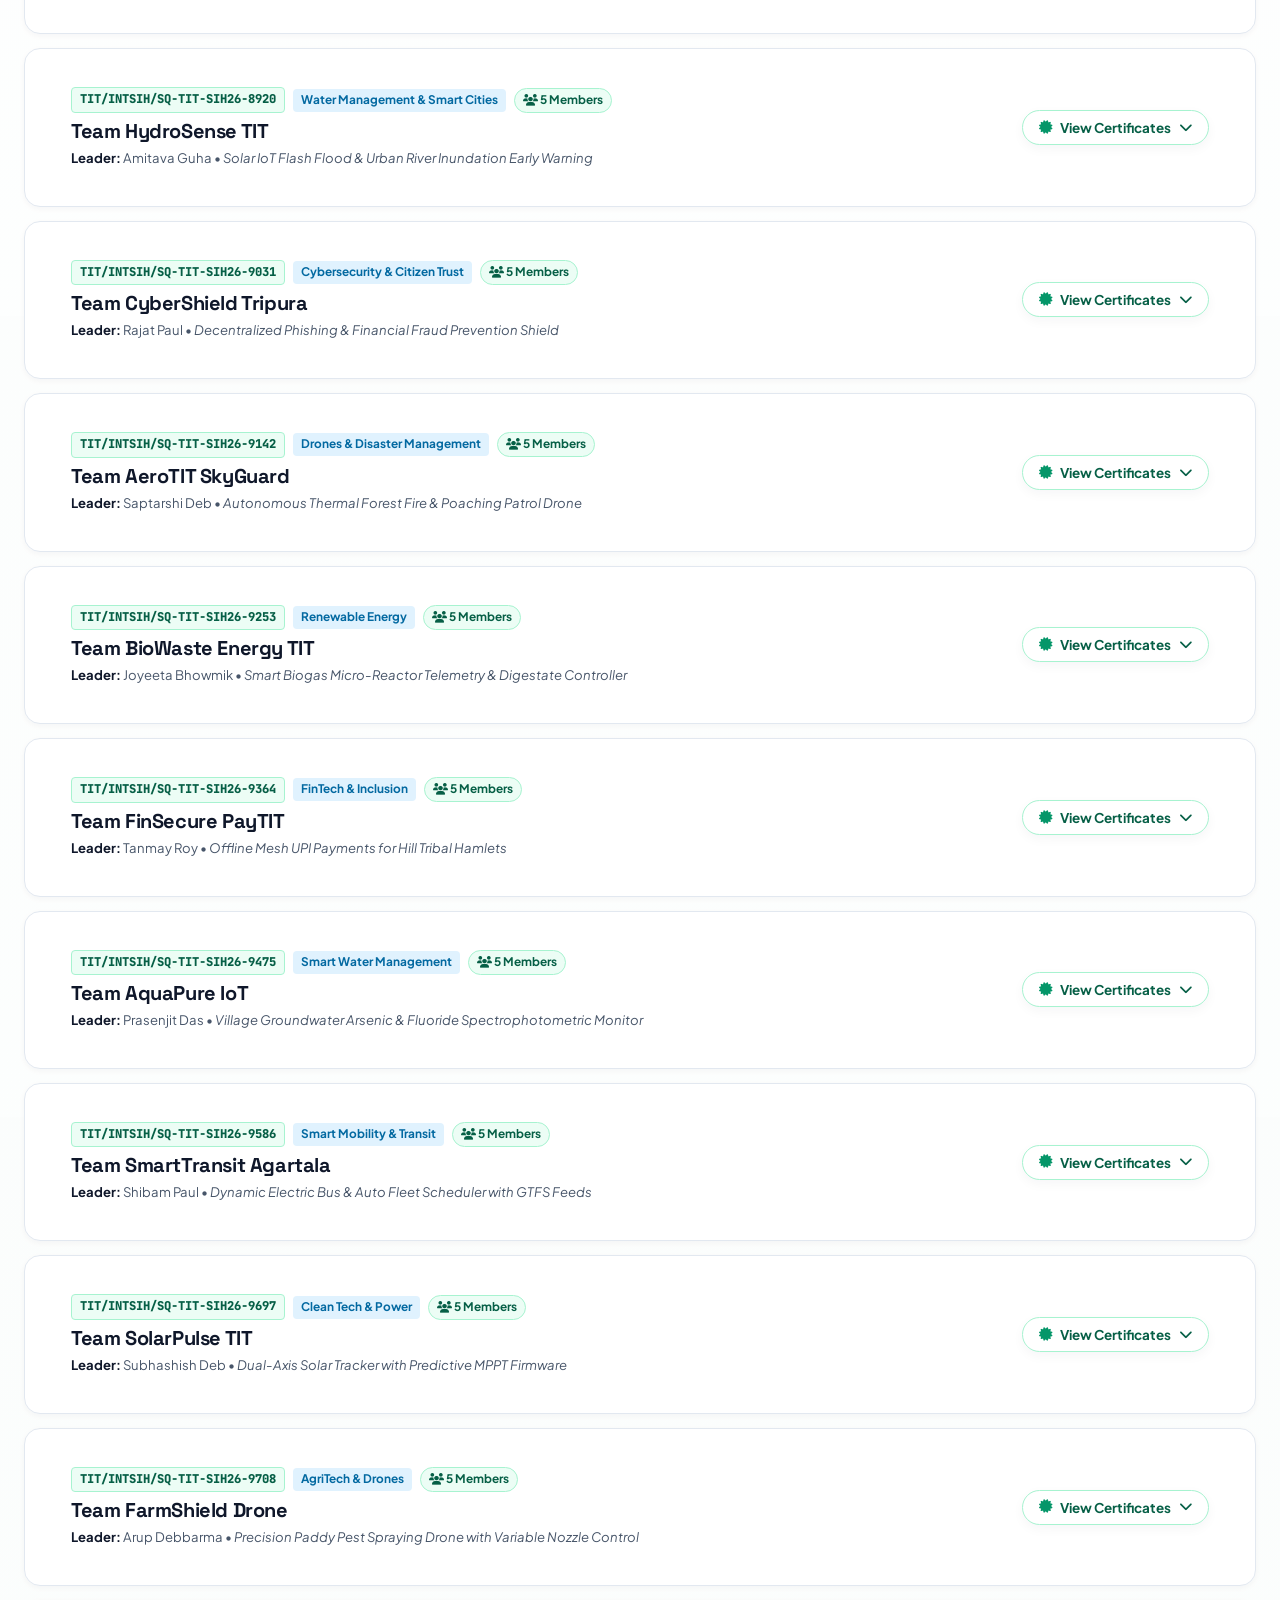
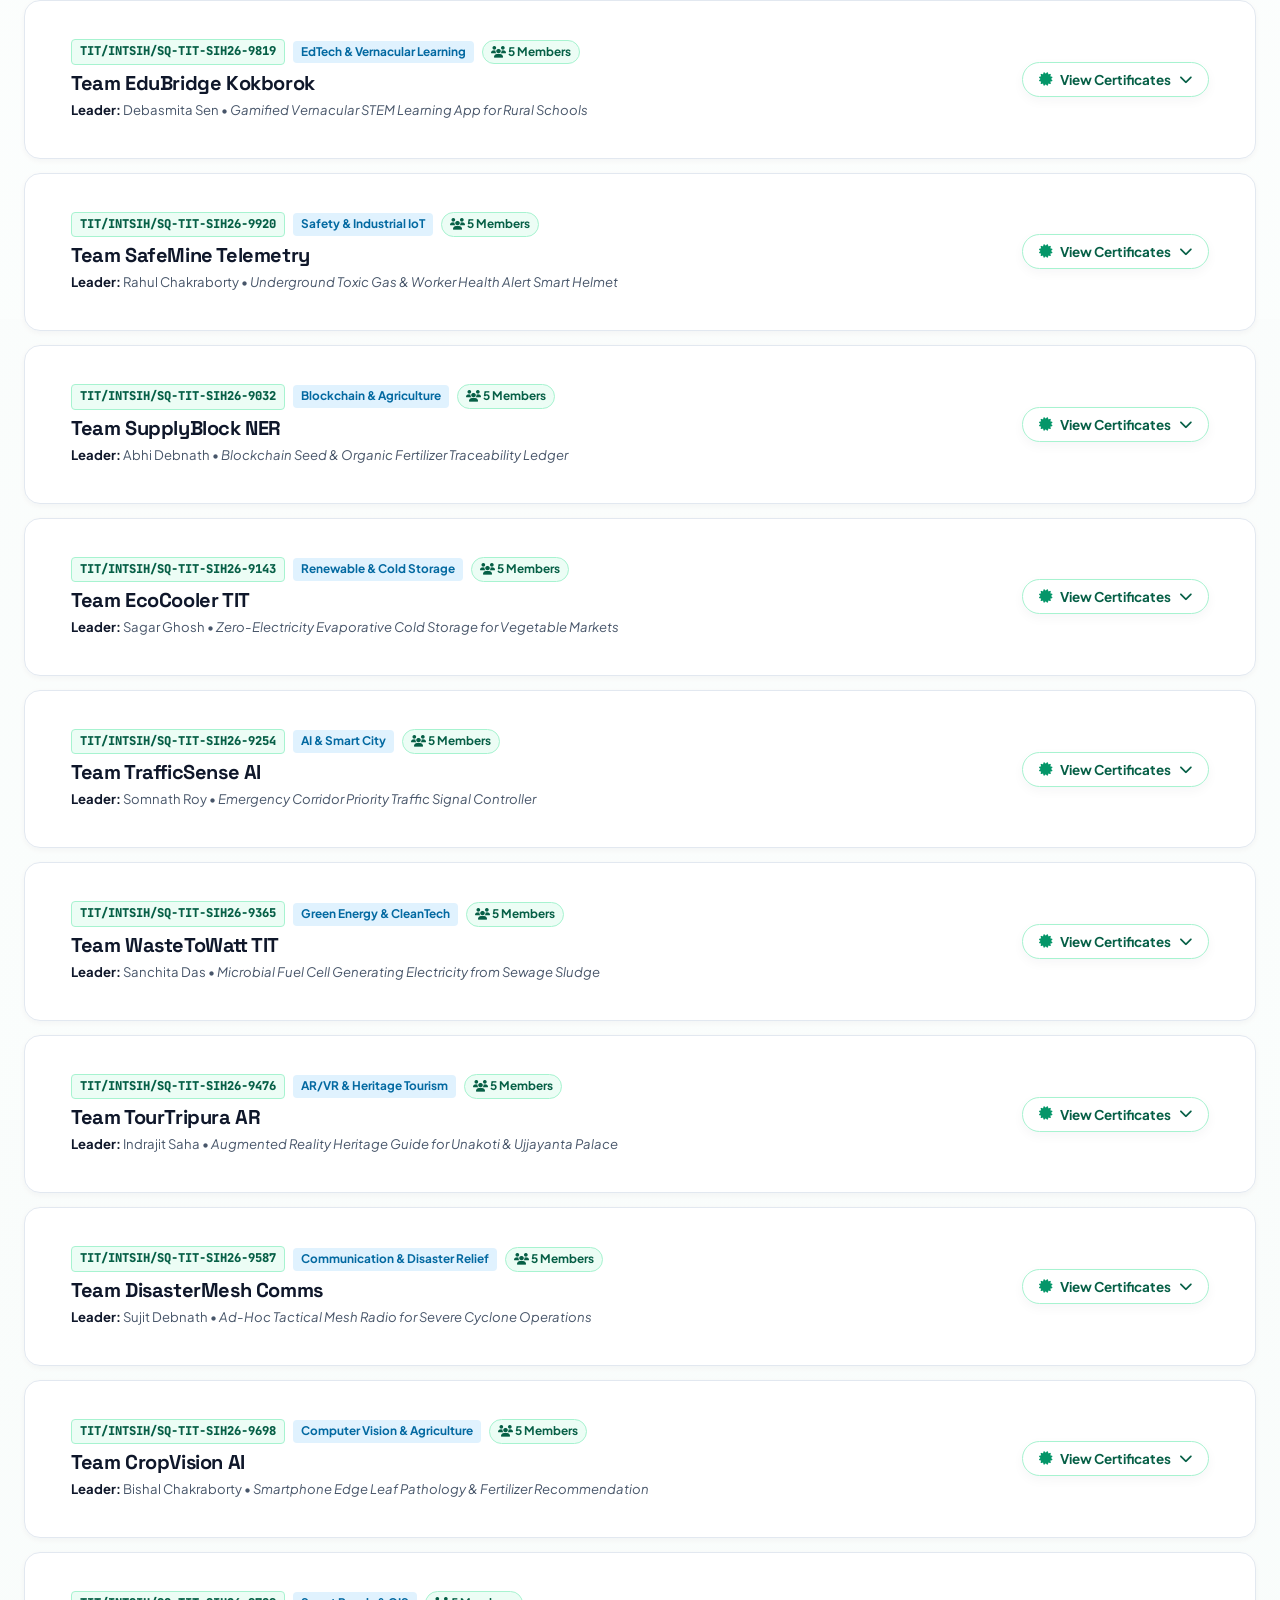
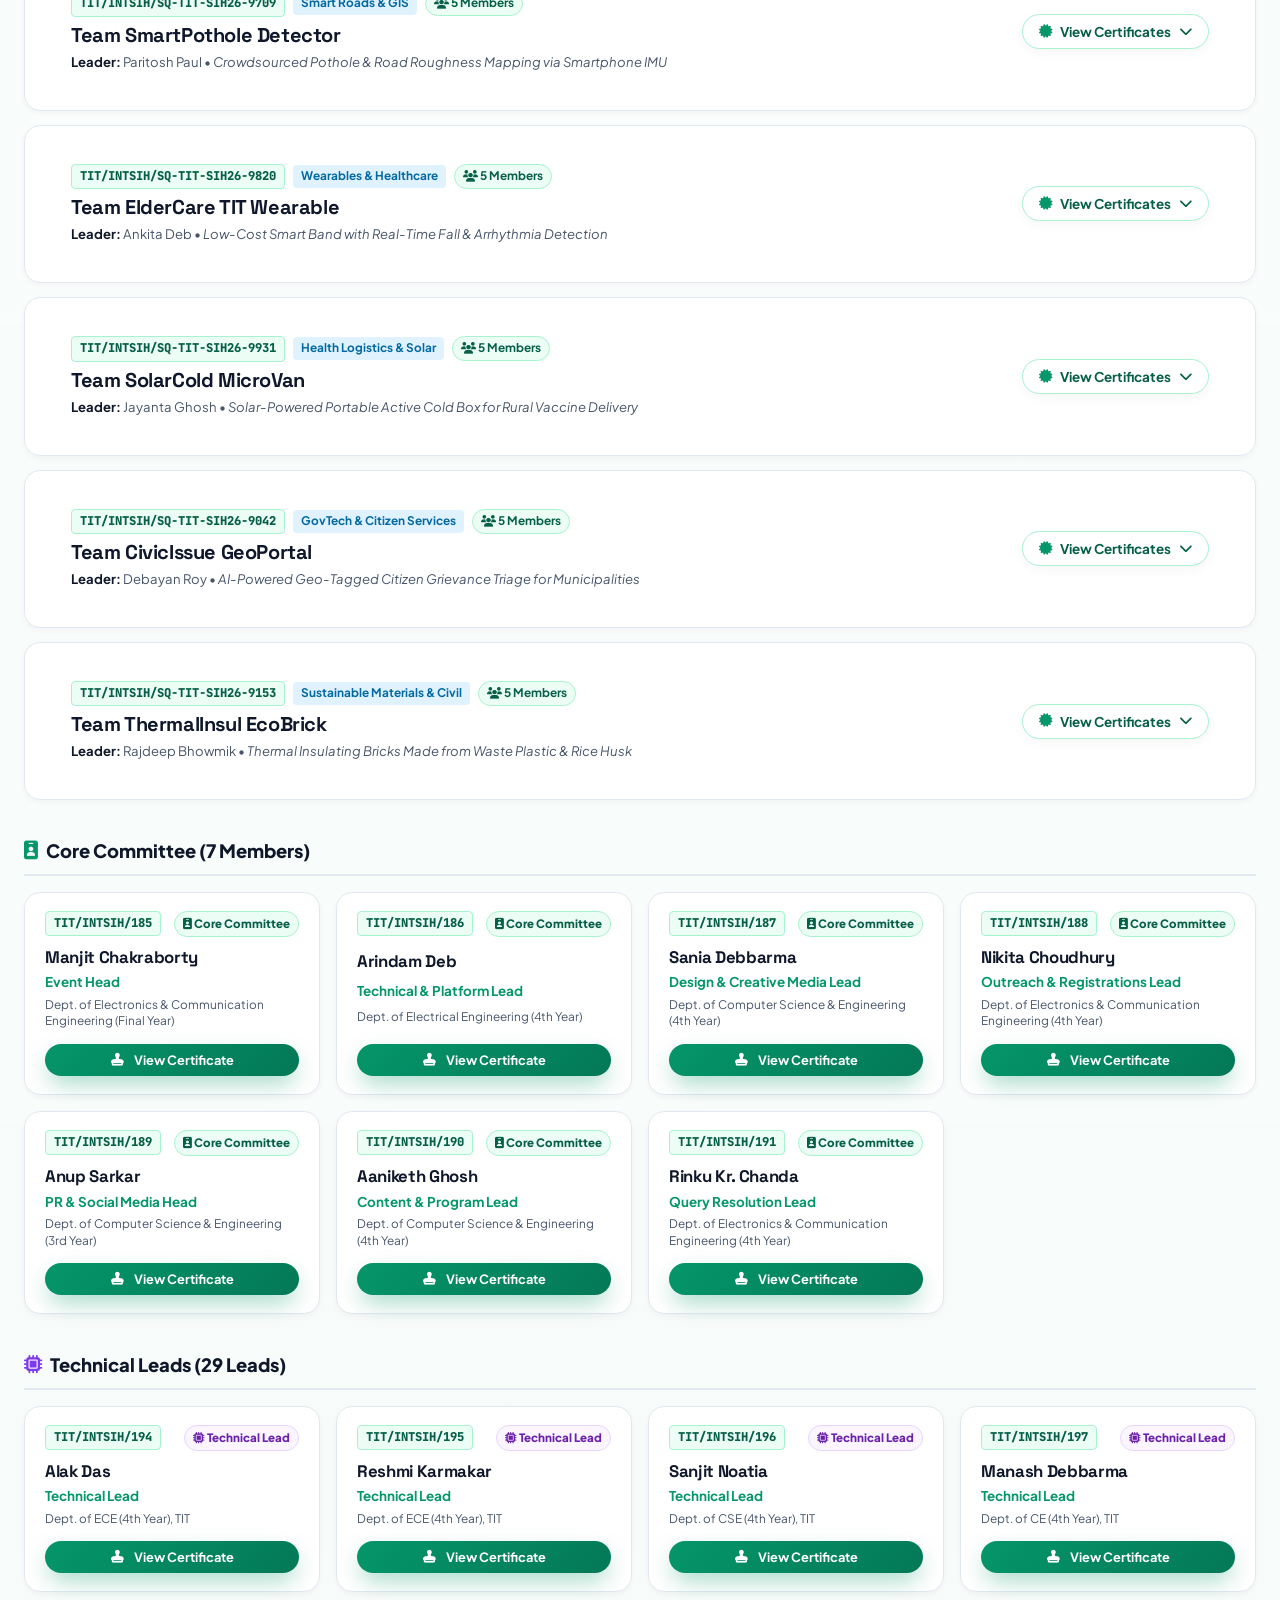
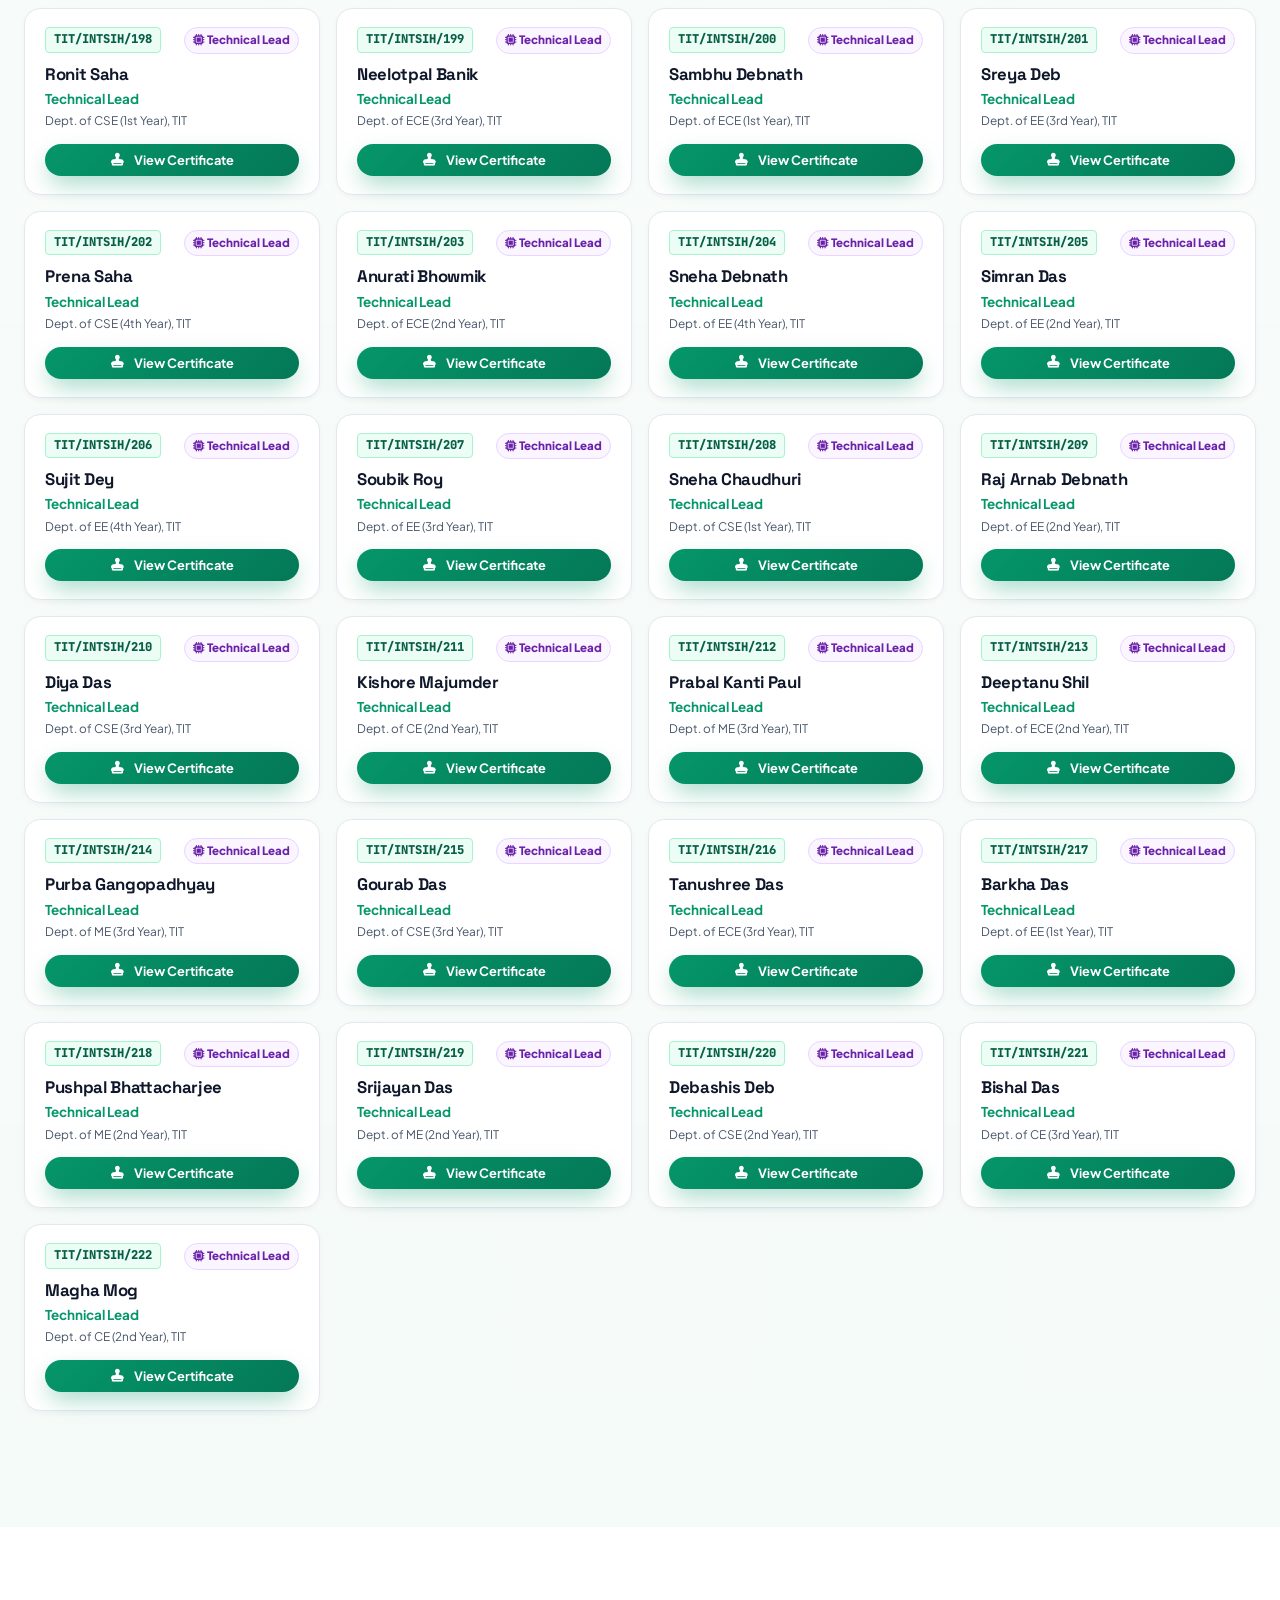
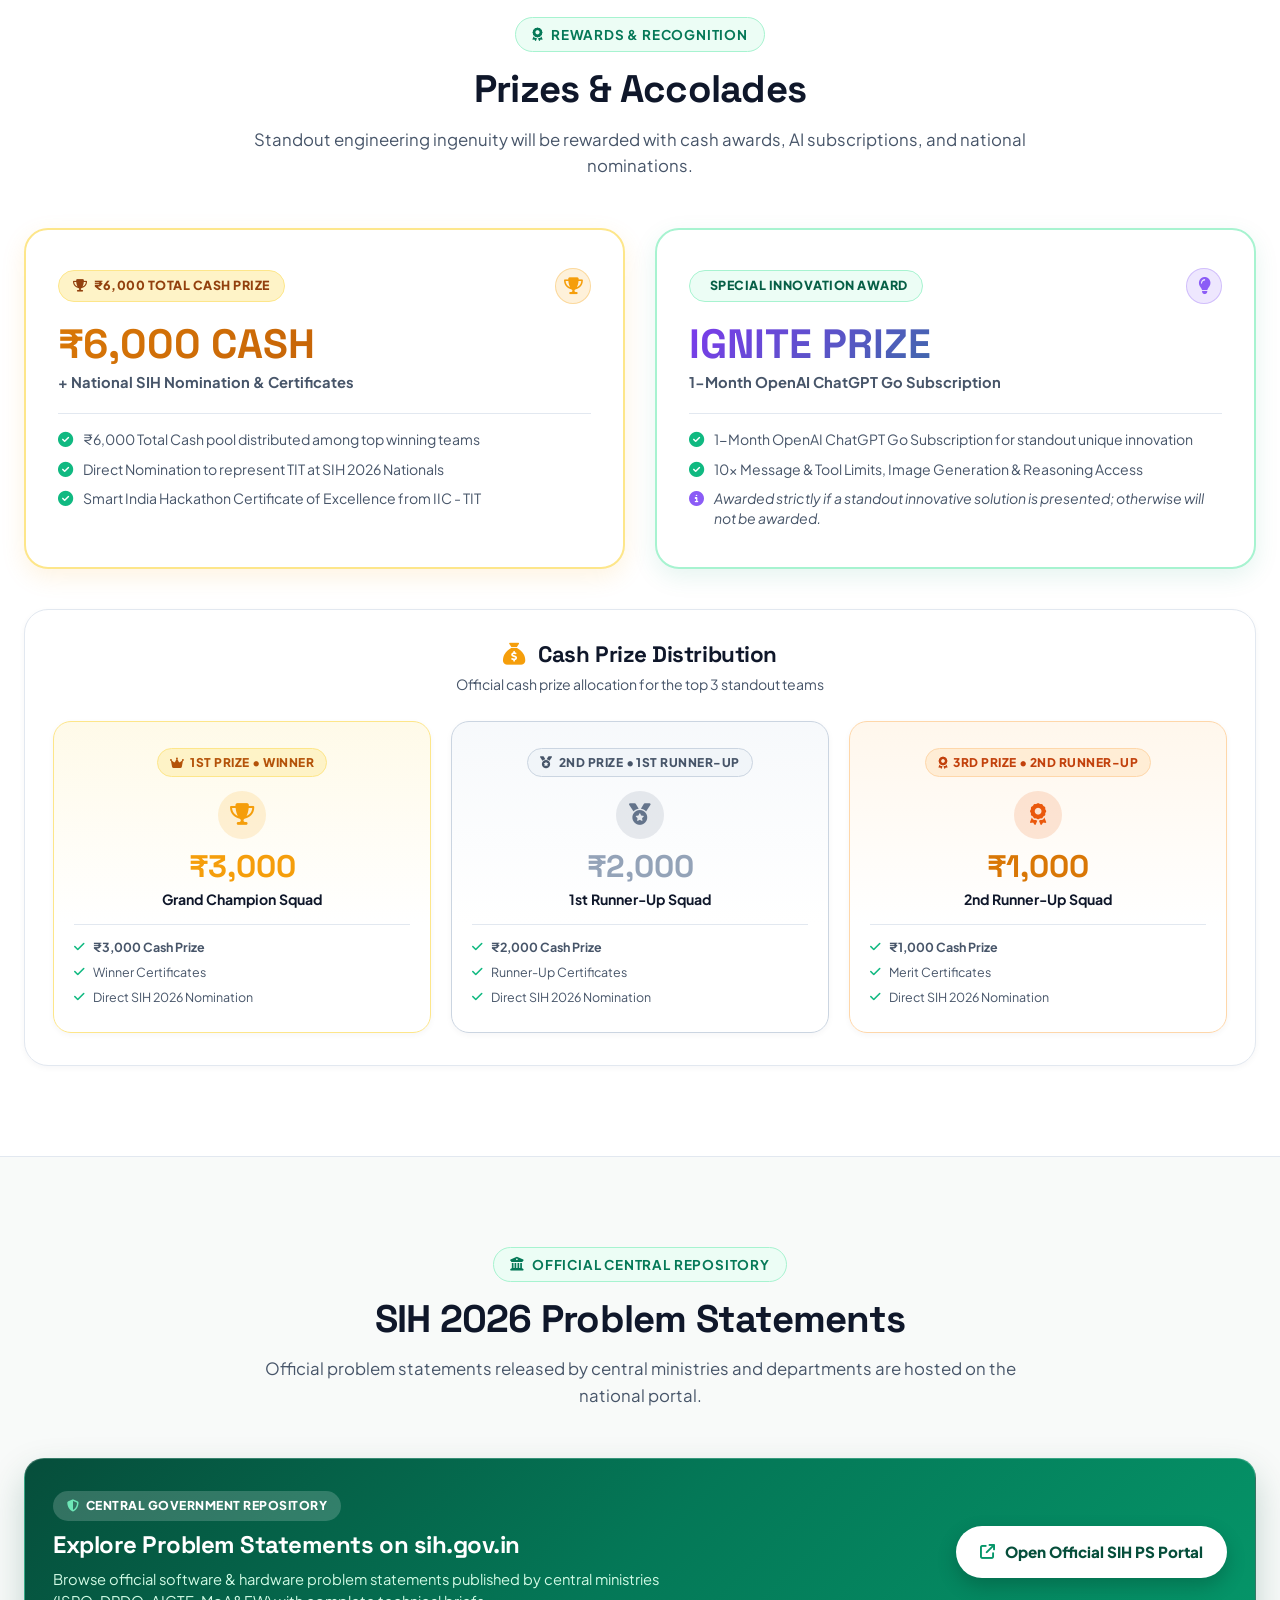
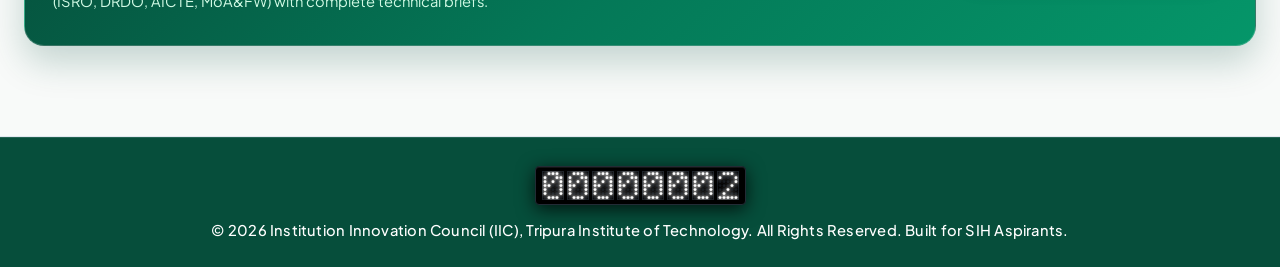
==== commit a2b100b5: "feat: link official Google Drive folder to Wall of Fame" ====
--- a/index.html
+++ b/index.html
@@ -240,6 +240,11 @@
         <p class="section-subtitle">
           Relive the energy, late-night hacking, jury presentations, and celebration moments from the TIT Internal SIH 2026.
         </p>
+        <div style="margin-top: 14px; display: flex; justify-content: center; gap: 12px; flex-wrap: wrap;">
+          <a href="https://drive.google.com/drive/folders/1R4WFp-zdksYkYZwcnpLeCPNx3PdIXUJq" target="_blank" rel="noopener" class="btn-3d-secondary" style="font-size: 0.85rem; padding: 8px 18px; border-radius: 999px; text-decoration: none; display: inline-flex; align-items: center; gap: 8px;">
+            <i class="fa-brands fa-google-drive" style="color: #059669;"></i> Open Google Drive Photo Folder <i class="fa-solid fa-arrow-up-right-from-square" style="font-size: 0.75rem; opacity: 0.7;"></i>
+          </a>
+        </div>
       </div>
 
       <!-- Polaroid Photo Wall (Scattered Collage, No Captions) -->
@@ -435,7 +440,7 @@
             <p>Access and download all original uncompressed event photographs, award ceremony moments, presentations, and demo videos directly on Google Drive.</p>
           </div>
           <div class="drive-banner-cta">
-            <a href="https://drive.google.com/" target="_blank" rel="noopener" class="btn-3d-primary download-photos-btn">
+            <a href="https://drive.google.com/drive/folders/1R4WFp-zdksYkYZwcnpLeCPNx3PdIXUJq" target="_blank" rel="noopener" class="btn-3d-primary download-photos-btn">
               <i class="fa-solid fa-cloud-arrow-down"></i> Download Photos from Drive
             </a>
           </div>
--- a/xtyle.css
+++ b/xtyle.css
@@ -7765,6 +7765,28 @@
   max-width: 540px;
 }
 
+/* Mobile Optimization for Certificate Modal & Preview */
+@media (max-width: 820px) {
+  #certificate-modal .modal-container {
+    padding: 16px 10px 20px !important;
+    width: 96% !important;
+    max-width: 96% !important;
+    overflow-x: hidden !important;
+  }
+
+  .cert-print-wrap {
+    width: 100%;
+    display: flex;
+    justify-content: center;
+    align-items: flex-start;
+    overflow: hidden;
+  }
+
+  .cert-sheet {
+    flex-shrink: 0;
+  }
+}
+
 /* Print Overrides for Certificate Engine */
 @media print {
   body > *:not(#certificate-modal):not(#team-pass-modal) {
